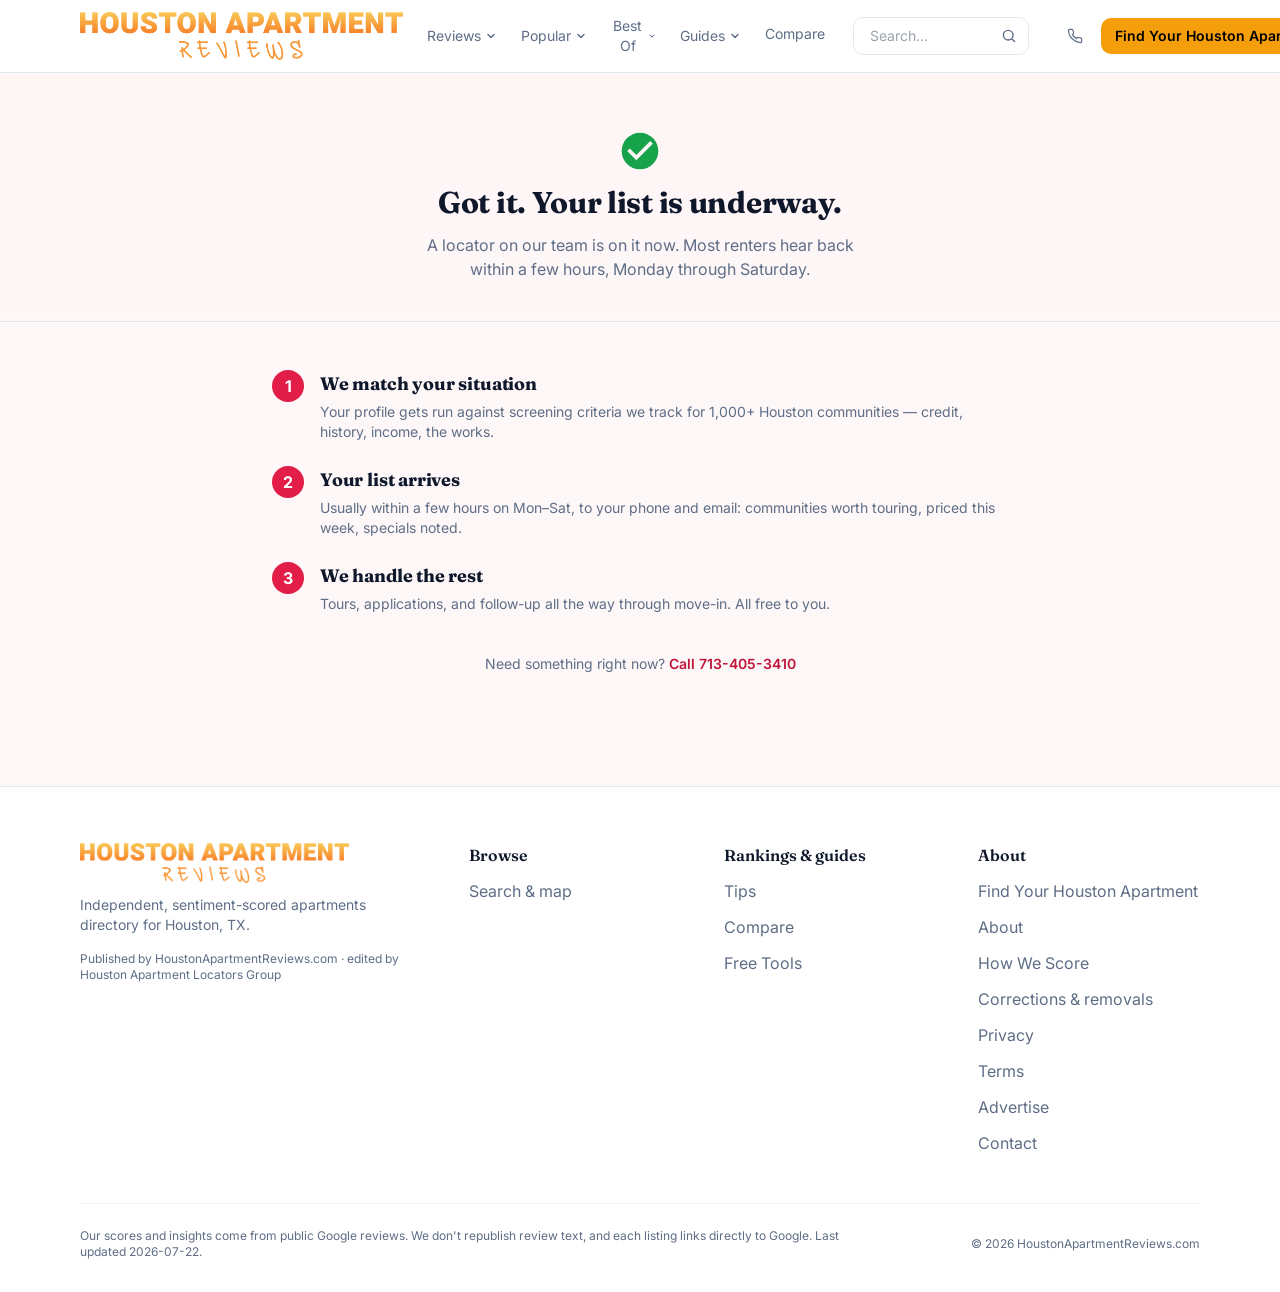
==== thank-you/index.html @ 30cb42de "Add apartment list landing page for help.houstonapartmentreviews.com One-page site matching houstona" ====
<!doctype html>
<html lang="en" data-preset="modern" data-base="light" data-hero="full-bleed" data-header="solid" data-cards="registry" style="--lp-primary-50:255 245 245;--lp-primary-100:255 232 232;--lp-primary-200:255 205 205;--lp-primary-300:252 168 170;--lp-primary-400:243 116 125;--lp-primary-500:225 29 72;--lp-primary-600:192 21 59;--lp-primary-700:149 9 43;--lp-primary-800:135 6 38;--lp-primary-900:110 1 28;--lp-secondary-50:250 243 244;--lp-secondary-100:243 227 229;--lp-secondary-200:229 195 199;--lp-secondary-300:208 152 159;--lp-secondary-400:177 96 110;--lp-secondary-500:136 19 55;--lp-secondary-600:119 18 48;--lp-secondary-700:96 16 39;--lp-secondary-800:89 16 36;--lp-secondary-900:76 14 30;--lp-neutral-50:248 247 247;--lp-neutral-100:238 237 236;--lp-neutral-200:218 216 215;--lp-neutral-300:192 189 186;--lp-neutral-400:159 153 150;--lp-neutral-500:120 113 108;--lp-neutral-600:102 96 91;--lp-neutral-700:78 73 70;--lp-neutral-800:70 66 63;--lp-neutral-900:56 53 50;--lp-accent-50:255 250 245;--lp-accent-100:255 244 232;--lp-accent-200:254 231 205;--lp-accent-300:253 213 168;--lp-accent-400:250 189 115;--lp-accent-500:245 158 11;--lp-accent-600:205 130 0;--lp-accent-700:153 94 0;--lp-accent-800:137 82 0;--lp-accent-900:107 61 0;--lp-surface:253 247 248;--lp-surface-alt:249 238 241;--lp-surface-container:255 255 255;--lp-surface-container-high:241 245 249;--lp-on-surface:15 23 42;--lp-on-surface-variant:95 110 134;--lp-outline:226 232 240;--lp-outline-variant:241 245 249;--lp-accent:245 158 11;--lp-on-accent:0 0 0;--lp-brand:#e11d48;--lp-accent:#f59e0b;--lp-font:'Inter', system-ui, -apple-system, Segoe UI, Roboto, sans-serif;--lp-font-heading:'Fraunces', Georgia, serif;--lp-heading-weight:700;--lp-heading-tracking:-0.01em;--lp-text-display-desktop:48px;--lp-text-display-mobile:34px;--lp-text-display-tracking:-0.01em;--lp-text-h1-desktop:40px;--lp-text-h1-mobile:30px;--lp-text-h1-tracking:-0.01em;--lp-text-h2-desktop:28px;--lp-text-h2-mobile:23px;--lp-text-h2-tracking:0em;--lp-text-h3-desktop:22px;--lp-text-h3-mobile:19px;--lp-text-h3-tracking:0em;--lp-radius-sm:0.375rem;--lp-radius-md:0.625rem;--lp-radius-lg:0.875rem;--lp-radius-xl:1.25rem;--lp-radius-card:14px;--lp-radius-btn:10px;--lp-radius-chip:0.5rem;--lp-shadow-card:0 1px 3px rgb(15 23 42 / 0.08), 0 1px 2px rgb(15 23 42 / 0.04);--lp-shadow-hover:0 10px 28px rgb(15 23 42 / 0.12);--lp-card-border:1px solid transparent;--lp-ghost-border:1px solid transparent;--lp-ghost-bg:rgb(var(--lp-surface-alt));--lp-ghost-bg-hover:rgb(var(--lp-surface-container-high));--lp-link-decoration:none;--lp-link-underline-color:transparent;--lp-signature:none;">
<head>
<meta charset="utf-8">
<meta name="viewport" content="width=device-width, initial-scale=1">
<title>Got It — Your List Is Underway | Houston Apartment Reviews</title>
<meta name="description" content="Your apartment search request has been received. Your Houston shortlist is being built now.">
<link rel="canonical" href="https://help.houstonapartmentreviews.com/thank-you/">
<link rel="icon" href="/images/favicon.png">
<link rel="preconnect" href="https://fonts.googleapis.com"><link rel="preconnect" href="https://fonts.gstatic.com" crossorigin><link href="https://fonts.googleapis.com/css2?family=Inter:wght@400;500;600;700&family=Fraunces:wght@400;500;600;700&display=swap" rel="stylesheet">
<link rel="stylesheet" href="/css/site.css">
<style>body{font-family:var(--lp-font)}</style>
<style>
/* form-card utilities the compiled site CSS does not include */
.bg-action-orange { background-color: #e11d48; }
.text-navy-deep { color: #111827; }
.bg-gray-50 { background-color: #f9fafb; }
.bg-gray-200 { background-color: #e5e7eb; }
.border-gray-100 { border-color: #f3f4f6; }
.border-gray-200 { border-color: #e5e7eb; }
.border-gray-300 { border-color: #d1d5db; }
.text-gray-300 { color: #d1d5db; }
.text-gray-400 { color: #9ca3af; }
.text-gray-500 { color: #6b7280; }
.text-gray-700 { color: #374151; }
.text-gray-900 { color: #111827; }
.h-3\.5 { height: .875rem; }
.w-3\.5 { width: .875rem; }
.h-px { height: 1px; }
.min-h-\[1\.25rem\] { min-height: 1.25rem; }
.text-\[10px\] { font-size: 10px; }
.text-\[11px\] { font-size: 11px; }
.shadow-md { box-shadow: 0 4px 6px -1px rgb(0 0 0 / .1), 0 2px 4px -2px rgb(0 0 0 / .1); }
.hover\:shadow-lg:hover { box-shadow: 0 10px 15px -3px rgb(0 0 0 / .1), 0 4px 6px -4px rgb(0 0 0 / .1); }
.transition-shadow { transition: box-shadow .15s; }
.outline-none { outline: none; }
.disabled\:opacity-40:disabled { opacity: .4; }
.disabled\:cursor-not-allowed:disabled { cursor: not-allowed; }
.focus\:border-action-orange:focus { border-color: #e11d48; }
.focus\:ring-1:focus { box-shadow: 0 0 0 3px rgb(225 29 72 / .18); }
.focus\:ring-action-orange:focus { outline: none; }
.hou-card input, .hou-card select { font-family: var(--lp-font); background: #fff; }
.hou-card input[type="checkbox"] { accent-color: #e11d48; }

/* page chrome */
.serif { font-family: var(--lp-font-heading); font-weight: var(--lp-heading-weight, 700);
  letter-spacing: -0.01em; }
.hero-rose { background: linear-gradient(180deg, rgb(var(--lp-primary-50)) 0%, rgb(var(--lp-surface)) 100%); }
.hou-card { background: #fff; border-radius: 1rem; border: 1px solid rgb(var(--lp-outline));
  box-shadow: 0 18px 50px rgb(140 30 60 / .12); overflow: hidden; }
.statband { display: flex; flex-wrap: wrap; justify-content: center; gap: 1.25rem 2.75rem; }
.statband .num { font-family: var(--lp-font-heading); font-size: 1.8rem; color: rgb(var(--lp-primary-600)); }
.statband .lbl { font-size: 12.5px; color: rgb(var(--lp-on-surface-variant)); margin-top: 1px; }
.ed-num { font-family: var(--lp-font-heading); font-size: 2.4rem; line-height: 1;
  color: rgb(var(--lp-primary-300)); flex-shrink: 0; width: 3.2rem; }
.rose-btn { display: inline-block; background: #e11d48; color: #fff; font-weight: 700;
  border-radius: var(--lp-radius-btn, 10px); text-decoration: none;
  box-shadow: 0 4px 14px rgb(225 29 72 / .3); }
.rose-btn:hover { background: #be123c; }
/* layout utilities missing from the compiled site CSS */
.pt-5 { padding-top: 1.25rem; }
.pb-5 { padding-bottom: 1.25rem; }
.pb-10 { padding-bottom: 2.5rem; }
.pb-12 { padding-bottom: 3rem; }
.py-3\.5 { padding-top: .875rem; padding-bottom: .875rem; }
.space-y-6 > * + * { margin-top: 1.5rem; }
.gap-x-3 { column-gap: .75rem; }
.gap-y-1 { row-gap: .25rem; }
.text-\[13px\] { font-size: 13px; }
.text-\[15px\] { font-size: 15px; }
.text-\[26px\] { font-size: 26px; }
.leading-\[1\.18\] { line-height: 1.18; }
.space-y-8 > * + * { margin-top: 2rem; }
.space-y-5 > * + * { margin-top: 1.25rem; }
@media (min-width: 640px) {
  .sm\:pt-9 { padding-top: 2.25rem; }
  .sm\:text-\[38px\] { font-size: 38px; }
  .sm\:text-base { font-size: 16px; line-height: 1.5rem; }
}
@media (min-width: 768px) {
  .md\:grid-cols-2 { grid-template-columns: repeat(2, minmax(0, 1fr)); }
}
</style>
<meta name="robots" content="noindex">
</head>
<body class="min-h-screen flex flex-col">
<header class="lp-site-header sticky top-0 z-50 border-b border-outline bg-surface-container/95 backdrop-blur transition-colors duration-300"> <div class="mx-auto flex max-w-6xl items-center justify-between gap-6 px-4 py-3"> <a href="https://houstonapartmentreviews.com/" class="flex shrink-0 items-center gap-2"> <img src="/images/logo.png" alt="Houston Apartment Reviews Directory" class="h-12 w-auto">  </a> <!-- Desktop nav. Kept intentionally lean (4-5 items): no Home (the logo covers it), tools fold
         into the guides dropdown, and About/Methodology live in the footer only. --> <nav class="hidden items-center gap-6 md:flex" aria-label="Primary"> <!-- Browse --> <div class="relative group"> <button type="button" class="inline-flex items-center gap-1 border-b-2 pb-0.5 text-sm transition-colors border-transparent text-on-surface-variant hover:text-primary-600" aria-haspopup="true">Reviews <svg class="h-3 w-3" viewBox="0 0 12 12" fill="none" aria-hidden="true"><path d="M3 4.5 6 7.5 9 4.5" stroke="currentColor" stroke-width="1.5" stroke-linecap="round" stroke-linejoin="round"/></svg></button> <div class="lp-menu invisible absolute left-0 top-full z-30 min-w-[16rem] p-2 opacity-0 transition-opacity duration-150 group-hover:visible group-hover:opacity-100 group-focus-within:visible group-focus-within:opacity-100"> <a href="https://houstonapartmentreviews.com/browse/" class="flex items-center justify-between rounded-btn px-3 py-2 text-sm font-semibold text-primary-600 hover:bg-primary-50">Search &amp; map <span aria-hidden="true">&rarr;</span></a> <div class="my-1 border-t border-outline-variant"></div>  <a href="https://houstonapartmentreviews.com/browse/?category=luxury-high-rise" class="block rounded-btn px-3 py-2 text-sm text-on-surface-variant hover:bg-surface-alt hover:text-primary-700">Luxury &amp; High-Rise Apartments</a><a href="https://houstonapartmentreviews.com/browse/?category=student-housing" class="block rounded-btn px-3 py-2 text-sm text-on-surface-variant hover:bg-surface-alt hover:text-primary-700">Student Apartments</a><a href="https://houstonapartmentreviews.com/browse/?category=senior-55plus" class="block rounded-btn px-3 py-2 text-sm text-on-surface-variant hover:bg-surface-alt hover:text-primary-700">Senior &amp; 55+ Apartments</a><a href="https://houstonapartmentreviews.com/browse/?category=affordable-housing" class="block rounded-btn px-3 py-2 text-sm text-on-surface-variant hover:bg-surface-alt hover:text-primary-700">Affordable &amp; Income-Based Apartments</a><a href="https://houstonapartmentreviews.com/browse/?category=furnished-corporate" class="block rounded-btn px-3 py-2 text-sm text-on-surface-variant hover:bg-surface-alt hover:text-primary-700">Furnished &amp; Corporate Apartments</a><a href="https://houstonapartmentreviews.com/browse/?category=pet-friendly" class="block rounded-btn px-3 py-2 text-sm text-on-surface-variant hover:bg-surface-alt hover:text-primary-700">Pet-Friendly Apartments</a><a href="https://houstonapartmentreviews.com/browse/?category=townhome-style" class="block rounded-btn px-3 py-2 text-sm text-on-surface-variant hover:bg-surface-alt hover:text-primary-700">Townhome &amp; Garden-Style Apartments</a> </div> </div> <!-- Cities (real city hubs; shown alongside Areas in the mixed case) --> <div class="relative group"> <button type="button" class="inline-flex items-center gap-1 border-b-2 pb-0.5 text-sm transition-colors border-transparent text-on-surface-variant hover:text-primary-600" aria-haspopup="true">Popular <svg class="h-3 w-3" viewBox="0 0 12 12" fill="none" aria-hidden="true"><path d="M3 4.5 6 7.5 9 4.5" stroke="currentColor" stroke-width="1.5" stroke-linecap="round" stroke-linejoin="round"/></svg></button> <div class="lp-menu invisible absolute left-0 top-full z-30 min-w-[16rem] p-2 opacity-0 transition-opacity duration-150 group-hover:visible group-hover:opacity-100 group-focus-within:visible group-focus-within:opacity-100"> <a href="https://houstonapartmentreviews.com/houston-tx/" class="block rounded-btn px-3 py-2 text-sm text-on-surface-variant hover:bg-surface-alt hover:text-primary-700">Houston, TX</a><a href="https://houstonapartmentreviews.com/katy/" class="block rounded-btn px-3 py-2 text-sm text-on-surface-variant hover:bg-surface-alt hover:text-primary-700">Katy</a><a href="https://houstonapartmentreviews.com/the-woodlands/" class="block rounded-btn px-3 py-2 text-sm text-on-surface-variant hover:bg-surface-alt hover:text-primary-700">The Woodlands</a><a href="https://houstonapartmentreviews.com/sugar-land/" class="block rounded-btn px-3 py-2 text-sm text-on-surface-variant hover:bg-surface-alt hover:text-primary-700">Sugar Land</a> </div> </div> <!-- Areas (region's own neighborhoods) -->  <!-- Best --> <div class="relative group"> <button type="button" class="inline-flex items-center gap-1 border-b-2 pb-0.5 text-sm transition-colors border-transparent text-on-surface-variant hover:text-primary-600" aria-haspopup="true">Best Of <svg class="h-3 w-3" viewBox="0 0 12 12" fill="none" aria-hidden="true"><path d="M3 4.5 6 7.5 9 4.5" stroke="currentColor" stroke-width="1.5" stroke-linecap="round" stroke-linejoin="round"/></svg></button> <div class="lp-menu invisible absolute left-0 top-full z-30 min-w-[16rem] p-2 opacity-0 transition-opacity duration-150 group-hover:visible group-hover:opacity-100 group-focus-within:visible group-focus-within:opacity-100"> <a href="https://houstonapartmentreviews.com/houston-tx/best/apartments/" class="block rounded-btn px-3 py-2 text-sm text-on-surface-variant hover:bg-surface-alt hover:text-primary-700">Best Apartments in Houston</a><a href="https://houstonapartmentreviews.com/katy/best/apartments/" class="block rounded-btn px-3 py-2 text-sm text-on-surface-variant hover:bg-surface-alt hover:text-primary-700">Best Apartments in Katy</a><a href="https://houstonapartmentreviews.com/sugar-land/best/apartments/" class="block rounded-btn px-3 py-2 text-sm text-on-surface-variant hover:bg-surface-alt hover:text-primary-700">Best Apartments in Sugar Land</a><a href="https://houstonapartmentreviews.com/the-woodlands/best/apartments/" class="block rounded-btn px-3 py-2 text-sm text-on-surface-variant hover:bg-surface-alt hover:text-primary-700">Best Apartments in The Woodlands</a>  </div> </div> <!-- Content sections: ONE dropdown of section INDEX links (Guides / Tools / Resources / Glossary),
           never the individual guide/tool titles. Parent label varied per site (navLabel('sections')). --> <div class="relative group"> <button type="button" class="inline-flex items-center gap-1 border-b-2 pb-0.5 text-sm transition-colors border-transparent text-on-surface-variant hover:text-primary-600" aria-haspopup="true">Guides <svg class="h-3 w-3" viewBox="0 0 12 12" fill="none" aria-hidden="true"><path d="M3 4.5 6 7.5 9 4.5" stroke="currentColor" stroke-width="1.5" stroke-linecap="round" stroke-linejoin="round"/></svg></button> <div class="lp-menu invisible absolute left-0 top-full z-30 min-w-[16rem] p-2 opacity-0 transition-opacity duration-150 group-hover:visible group-hover:opacity-100 group-focus-within:visible group-focus-within:opacity-100"> <a href="https://houstonapartmentreviews.com/guide/" class="block rounded-btn px-3 py-2 text-sm text-on-surface-variant hover:bg-surface-alt hover:text-primary-700">Tips</a><a href="https://houstonapartmentreviews.com/tools/" class="block rounded-btn px-3 py-2 text-sm text-on-surface-variant hover:bg-surface-alt hover:text-primary-700">Free Tools</a><a href="https://houstonapartmentreviews.com/resources/" class="block rounded-btn px-3 py-2 text-sm text-on-surface-variant hover:bg-surface-alt hover:text-primary-700">Resources</a><a href="https://houstonapartmentreviews.com/glossary/" class="block rounded-btn px-3 py-2 text-sm text-on-surface-variant hover:bg-surface-alt hover:text-primary-700">Dictionary</a> </div> </div> <a href="https://houstonapartmentreviews.com/compare/" class="inline-flex items-center gap-1 border-b-2 pb-0.5 text-sm transition-colors border-transparent text-on-surface-variant hover:text-primary-600">Compare</a> <form action="https://houstonapartmentreviews.com/browse/" method="get" role="search" class="relative ml-1"> <label class="sr-only" for="lp-nav-search">Search businesses</label> <input id="lp-nav-search" type="search" name="q" placeholder="Search…" class="lp-input w-44 py-2 pl-4 pr-9 text-sm"> <svg class="pointer-events-none absolute right-3 top-1/2 h-4 w-4 -translate-y-1/2 text-on-surface-variant" viewBox="0 0 20 20" fill="none" aria-hidden="true"><circle cx="9" cy="9" r="6" stroke="currentColor" stroke-width="1.8"></circle><path d="m14 14 3 3" stroke="currentColor" stroke-width="1.8" stroke-linecap="round"></path></svg> </form> <div class="ml-1 flex items-center gap-2"> <a href="tel:713-405-3410" aria-label="Call" class="flex h-9 w-9 items-center justify-center rounded-full text-on-surface-variant transition-colors hover:bg-surface-alt hover:text-primary-600"> <svg class="h-4 w-4" viewBox="0 0 24 24" fill="none" stroke="currentColor" stroke-width="1.8" stroke-linecap="round" stroke-linejoin="round" aria-hidden="true"><path d="M22 16.92v3a2 2 0 0 1-2.18 2 19.79 19.79 0 0 1-8.63-3.07 19.5 19.5 0 0 1-6-6 19.79 19.79 0 0 1-3.07-8.67A2 2 0 0 1 4.11 2h3a2 2 0 0 1 2 1.72c.13.96.36 1.9.7 2.81a2 2 0 0 1-.45 2.11L8.09 9.91a16 16 0 0 0 6 6l1.27-1.27a2 2 0 0 1 2.11-.45c.9.34 1.85.57 2.81.7A2 2 0 0 1 22 16.92Z"></path></svg> </a>  <a href="#get-list" class="lp-accent-bg text-on-accent whitespace-nowrap rounded-btn px-3.5 py-2 text-sm font-semibold">Find Your Houston Apartment</a> </div> </nav> <!-- Mobile menu: full-screen sheet. <details> keeps it working with no JS; the burger swaps to
         an X via CSS on [open]. The panel is ABSOLUTE (top-full), not fixed: the header's
         backdrop-blur creates a containing block for fixed descendants, so position:fixed would
         resolve against the header box, not the viewport. Anchoring to the header (itself
         fixed/sticky at top-0) gives the same full-screen result reliably. --> <details class="lp-mnav md:hidden"> <summary class="lp-btn-ghost flex cursor-pointer list-none p-2 text-on-surface-variant" aria-label="Menu"> <svg class="lp-mnav-burger h-5 w-5" viewBox="0 0 24 24" fill="none" aria-hidden="true"><path d="M4 7h16M4 12h16M4 17h16" stroke="currentColor" stroke-width="1.8" stroke-linecap="round"></path></svg> <svg class="lp-mnav-close hidden h-5 w-5" viewBox="0 0 24 24" fill="none" aria-hidden="true"><path d="m6 6 12 12M18 6 6 18" stroke="currentColor" stroke-width="1.8" stroke-linecap="round"></path></svg> <span class="sr-only">Menu</span> </summary> <div class="lp-mnav-panel absolute inset-x-0 top-full z-40 overflow-y-auto overscroll-contain border-t border-outline bg-surface-container"> <div class="mx-auto max-w-6xl px-4 pb-8 pt-4"> <form action="https://houstonapartmentreviews.com/browse/" method="get" role="search" class="relative mb-2"> <label class="sr-only" for="lp-mnav-search">Search businesses</label> <input id="lp-mnav-search" type="search" name="q" placeholder="Search businesses…" class="lp-input w-full py-3 pl-4 pr-11 text-base"> <svg class="pointer-events-none absolute right-4 top-1/2 h-5 w-5 -translate-y-1/2 text-on-surface-variant" viewBox="0 0 20 20" fill="none" aria-hidden="true"><circle cx="9" cy="9" r="6" stroke="currentColor" stroke-width="1.8"></circle><path d="m14 14 3 3" stroke="currentColor" stroke-width="1.8" stroke-linecap="round"></path></svg> </form> <div class="mb-3 flex gap-2"> <a href="#get-list" class="lp-accent-bg text-on-accent flex-1 rounded-btn px-4 py-3 text-center text-base font-semibold">Find Your Houston Apartment</a> <a href="tel:713-405-3410" class="flex items-center justify-center rounded-btn border border-outline px-4 py-3 text-base font-medium text-on-surface">Call</a> </div> <nav class="divide-y divide-outline-variant" aria-label="Mobile"> <a href="https://houstonapartmentreviews.com/" class="flex items-center px-1 py-3 text-base font-medium text-on-surface">Home</a> <a href="https://houstonapartmentreviews.com/browse/" class="flex items-center px-1 py-3 text-base font-medium text-on-surface">Browse &amp; map</a> <details class="lp-mnav-group"> <summary class="flex cursor-pointer list-none items-center justify-between px-1 py-3 text-base font-medium text-on-surface">Reviews <svg class="lp-mnav-chev h-4 w-4 shrink-0 text-on-surface-variant transition-transform duration-150" viewBox="0 0 12 12" fill="none" aria-hidden="true"><path d="M3 4.5 6 7.5 9 4.5" stroke="currentColor" stroke-width="1.5" stroke-linecap="round" stroke-linejoin="round"/></svg></summary> <div class="pb-3">  <a href="https://houstonapartmentreviews.com/browse/?category=luxury-high-rise" class="block rounded-btn px-3 py-2.5 text-[15px] text-on-surface-variant hover:bg-surface-alt hover:text-primary-700">Luxury &amp; High-Rise Apartments</a><a href="https://houstonapartmentreviews.com/browse/?category=student-housing" class="block rounded-btn px-3 py-2.5 text-[15px] text-on-surface-variant hover:bg-surface-alt hover:text-primary-700">Student Apartments</a><a href="https://houstonapartmentreviews.com/browse/?category=senior-55plus" class="block rounded-btn px-3 py-2.5 text-[15px] text-on-surface-variant hover:bg-surface-alt hover:text-primary-700">Senior &amp; 55+ Apartments</a><a href="https://houstonapartmentreviews.com/browse/?category=affordable-housing" class="block rounded-btn px-3 py-2.5 text-[15px] text-on-surface-variant hover:bg-surface-alt hover:text-primary-700">Affordable &amp; Income-Based Apartments</a><a href="https://houstonapartmentreviews.com/browse/?category=furnished-corporate" class="block rounded-btn px-3 py-2.5 text-[15px] text-on-surface-variant hover:bg-surface-alt hover:text-primary-700">Furnished &amp; Corporate Apartments</a><a href="https://houstonapartmentreviews.com/browse/?category=pet-friendly" class="block rounded-btn px-3 py-2.5 text-[15px] text-on-surface-variant hover:bg-surface-alt hover:text-primary-700">Pet-Friendly Apartments</a><a href="https://houstonapartmentreviews.com/browse/?category=townhome-style" class="block rounded-btn px-3 py-2.5 text-[15px] text-on-surface-variant hover:bg-surface-alt hover:text-primary-700">Townhome &amp; Garden-Style Apartments</a> </div> </details> <details class="lp-mnav-group"> <summary class="flex cursor-pointer list-none items-center justify-between px-1 py-3 text-base font-medium text-on-surface">Popular <svg class="lp-mnav-chev h-4 w-4 shrink-0 text-on-surface-variant transition-transform duration-150" viewBox="0 0 12 12" fill="none" aria-hidden="true"><path d="M3 4.5 6 7.5 9 4.5" stroke="currentColor" stroke-width="1.5" stroke-linecap="round" stroke-linejoin="round"/></svg></summary> <div class="pb-3"> <a href="https://houstonapartmentreviews.com/houston-tx/" class="block rounded-btn px-3 py-2.5 text-[15px] text-on-surface-variant hover:bg-surface-alt hover:text-primary-700">Houston, TX</a><a href="https://houstonapartmentreviews.com/katy/" class="block rounded-btn px-3 py-2.5 text-[15px] text-on-surface-variant hover:bg-surface-alt hover:text-primary-700">Katy</a><a href="https://houstonapartmentreviews.com/the-woodlands/" class="block rounded-btn px-3 py-2.5 text-[15px] text-on-surface-variant hover:bg-surface-alt hover:text-primary-700">The Woodlands</a><a href="https://houstonapartmentreviews.com/sugar-land/" class="block rounded-btn px-3 py-2.5 text-[15px] text-on-surface-variant hover:bg-surface-alt hover:text-primary-700">Sugar Land</a> </div> </details>   <details class="lp-mnav-group"> <summary class="flex cursor-pointer list-none items-center justify-between px-1 py-3 text-base font-medium text-on-surface">Guides <svg class="lp-mnav-chev h-4 w-4 shrink-0 text-on-surface-variant transition-transform duration-150" viewBox="0 0 12 12" fill="none" aria-hidden="true"><path d="M3 4.5 6 7.5 9 4.5" stroke="currentColor" stroke-width="1.5" stroke-linecap="round" stroke-linejoin="round"/></svg></summary> <div class="pb-3"> <a href="https://houstonapartmentreviews.com/guide/" class="block rounded-btn px-3 py-2.5 text-[15px] text-on-surface-variant hover:bg-surface-alt hover:text-primary-700">Tips</a><a href="https://houstonapartmentreviews.com/tools/" class="block rounded-btn px-3 py-2.5 text-[15px] text-on-surface-variant hover:bg-surface-alt hover:text-primary-700">Free Tools</a><a href="https://houstonapartmentreviews.com/resources/" class="block rounded-btn px-3 py-2.5 text-[15px] text-on-surface-variant hover:bg-surface-alt hover:text-primary-700">Resources</a><a href="https://houstonapartmentreviews.com/glossary/" class="block rounded-btn px-3 py-2.5 text-[15px] text-on-surface-variant hover:bg-surface-alt hover:text-primary-700">Dictionary</a> </div> </details> <a href="https://houstonapartmentreviews.com/compare/" class="flex items-center px-1 py-3 text-base font-medium text-on-surface">Compare</a> </nav> </div> </div> </details> </div> </header>
<script>
  (function () {
    var h = document.querySelector('header.lp-site-header');
    if (!h) return;
    var setH = function () { document.documentElement.style.setProperty('--lp-header-h', h.offsetHeight + 'px'); };
    setH();
    window.addEventListener('resize', setH, { passive: true });
    var overlay = h.classList.contains('lp-header-overlay');
    var atTop = function () { h.classList.toggle('lp-at-top', window.scrollY < 60); };
    var m = h.querySelector('.lp-mnav');
    if (m) {
      m.addEventListener('toggle', function () {
        // Lock page scroll behind the sheet; over a photo hero, solidify the transparent header so
        // the nav row reads against the sheet, not the hero. atTop() restores it on close.
        document.documentElement.classList.toggle('lp-mnav-open', m.open);
        if (!overlay) return;
        if (m.open) h.classList.remove('lp-at-top'); else atTop();
      });
    }
    if (!overlay) return;
    atTop();
    window.addEventListener('scroll', atTop, { passive: true });
  })();
</script>
<main class="flex-1">
  <section class="hero-rose border-b border-outline">
    <div class="mx-auto max-w-2xl px-4 pt-14 pb-10 text-center">
      <svg xmlns="http://www.w3.org/2000/svg" width="44" height="44" viewBox="0 0 24 24" fill="#16a34a" style="margin:0 auto 12px;display:block;"><path d="M12 2C6.48 2 2 6.48 2 12s4.48 10 10 10 10-4.48 10-10S17.52 2 12 2zm-2 15-5-5 1.41-1.41L10 14.17l7.59-7.59L19 8l-9 9z"/></svg>
      <h1 class="serif text-3xl text-on-surface">Got it. Your list is underway.</h1>
      <p class="mx-auto mt-3 max-w-md text-on-surface-variant">A locator on our team is on it now.
        Most renters hear back within a few hours, Monday through Saturday.</p>
    </div>
  </section>
  <section class="mx-auto max-w-3xl px-4 py-12">
    <ol class="space-y-6"><li class="flex gap-4"><span class="flex h-8 w-8 flex-shrink-0 items-center justify-center rounded-full font-bold text-white" style="background:#e11d48">1</span><div><h3 class="serif text-lg text-on-surface">We match your situation</h3><p class="mt-1 text-sm text-on-surface-variant">Your profile gets run against screening criteria we track for 1,000+ Houston communities — credit, history, income, the works.</p></div></li><li class="flex gap-4"><span class="flex h-8 w-8 flex-shrink-0 items-center justify-center rounded-full font-bold text-white" style="background:#e11d48">2</span><div><h3 class="serif text-lg text-on-surface">Your list arrives</h3><p class="mt-1 text-sm text-on-surface-variant">Usually within a few hours on Mon–Sat, to your phone and email: communities worth touring, priced this week, specials noted.</p></div></li><li class="flex gap-4"><span class="flex h-8 w-8 flex-shrink-0 items-center justify-center rounded-full font-bold text-white" style="background:#e11d48">3</span><div><h3 class="serif text-lg text-on-surface">We handle the rest</h3><p class="mt-1 text-sm text-on-surface-variant">Tours, applications, and follow-up all the way through move-in. All free to you.</p></div></li></ol>
    <p class="mt-10 text-center text-sm text-on-surface-variant">Need something right now?
      <a class="font-semibold text-primary-600 hover:underline" href="tel:713-405-3410">Call 713-405-3410</a></p>
  </section>
</main>
<footer class="mt-16 border-t border-outline bg-surface-container"> <div class="mx-auto max-w-6xl px-4 pt-14 pb-8"> <div class="grid gap-12 md:grid-cols-12"> <!-- Brand --> <div class="md:col-span-4"> <img src="/images/logo.png" alt="Houston Apartment Reviews Directory" class="mb-3 h-10 w-auto" loading="lazy"> <p class="max-w-sm text-sm text-on-surface-variant">Independent, sentiment-scored apartments directory for Houston, TX.</p> <p class="mt-4 text-xs text-on-surface-variant">
Published by <a class="hover:text-primary-600" href="https://houstonapartmentreviews.com" rel="publisher">HoustonApartmentReviews.com</a>  &middot; edited by Houston Apartment Locators Group </p>  </div> <!-- Link columns --> <div class="grid grid-cols-2 gap-8 sm:grid-cols-3 md:col-span-8"> <div class="flex flex-col gap-3"> <span class="font-heading font-semibold text-on-surface">Browse</span> <a class="text-on-surface-variant hover:text-primary-600 transition-colors" href="https://houstonapartmentreviews.com/browse/">Search &amp; map</a>  </div> <div class="flex flex-col gap-3"> <span class="font-heading font-semibold text-on-surface">Rankings &amp; guides</span>  <a class="text-on-surface-variant hover:text-primary-600 transition-colors" href="https://houstonapartmentreviews.com/guide/">Tips</a> <a class="text-on-surface-variant hover:text-primary-600 transition-colors" href="https://houstonapartmentreviews.com/compare/">Compare</a> <a class="text-on-surface-variant hover:text-primary-600 transition-colors" href="https://houstonapartmentreviews.com/tools/">Free Tools</a> </div> <div class="flex flex-col gap-3"> <span class="font-heading font-semibold text-on-surface">About</span> <a class="text-on-surface-variant hover:text-primary-600 transition-colors" href="#get-list">Find Your Houston Apartment</a> <a class="text-on-surface-variant hover:text-primary-600 transition-colors" href="https://houstonapartmentreviews.com/about/">About</a> <a class="text-on-surface-variant hover:text-primary-600 transition-colors" href="https://houstonapartmentreviews.com/how-we-score/">How We Score</a> <a class="text-on-surface-variant hover:text-primary-600 transition-colors" href="https://houstonapartmentreviews.com/listing-policy/">Corrections &amp; removals</a> <a class="text-on-surface-variant hover:text-primary-600 transition-colors" href="https://houstonapartmentreviews.com/privacy/">Privacy</a> <a class="text-on-surface-variant hover:text-primary-600 transition-colors" href="https://houstonapartmentreviews.com/terms/">Terms</a> <a class="text-on-surface-variant hover:text-primary-600 transition-colors" href="https://houstonapartmentreviews.com/advertise/">Advertise</a> <a class="text-on-surface-variant hover:text-primary-600 transition-colors" href="https://houstonapartmentreviews.com/contact/">Contact</a> </div> </div> </div> <!-- Bottom bar: data disclosure (E1) + copyright --> <div class="mt-12 flex flex-col gap-3 border-t border-outline-variant pt-6 text-xs text-on-surface-variant sm:flex-row sm:items-center sm:justify-between"> <p class="max-w-3xl"> Our scores and insights come from public Google reviews. We don&#39;t republish review text, and each listing links directly to Google. Last updated 2026-07-22.
</p> <p class="shrink-0">&copy; 2026 HoustonApartmentReviews.com</p> </div> </div> </footer>
</body>
</html>
---- css/site.css ----
*,:before,:after{--tw-border-spacing-x: 0;--tw-border-spacing-y: 0;--tw-translate-x: 0;--tw-translate-y: 0;--tw-rotate: 0;--tw-skew-x: 0;--tw-skew-y: 0;--tw-scale-x: 1;--tw-scale-y: 1;--tw-pan-x: ;--tw-pan-y: ;--tw-pinch-zoom: ;--tw-scroll-snap-strictness: proximity;--tw-gradient-from-position: ;--tw-gradient-via-position: ;--tw-gradient-to-position: ;--tw-ordinal: ;--tw-slashed-zero: ;--tw-numeric-figure: ;--tw-numeric-spacing: ;--tw-numeric-fraction: ;--tw-ring-inset: ;--tw-ring-offset-width: 0px;--tw-ring-offset-color: #fff;--tw-ring-color: rgb(59 130 246 / .5);--tw-ring-offset-shadow: 0 0 #0000;--tw-ring-shadow: 0 0 #0000;--tw-shadow: 0 0 #0000;--tw-shadow-colored: 0 0 #0000;--tw-blur: ;--tw-brightness: ;--tw-contrast: ;--tw-grayscale: ;--tw-hue-rotate: ;--tw-invert: ;--tw-saturate: ;--tw-sepia: ;--tw-drop-shadow: ;--tw-backdrop-blur: ;--tw-backdrop-brightness: ;--tw-backdrop-contrast: ;--tw-backdrop-grayscale: ;--tw-backdrop-hue-rotate: ;--tw-backdrop-invert: ;--tw-backdrop-opacity: ;--tw-backdrop-saturate: ;--tw-backdrop-sepia: ;--tw-contain-size: ;--tw-contain-layout: ;--tw-contain-paint: ;--tw-contain-style: }::backdrop{--tw-border-spacing-x: 0;--tw-border-spacing-y: 0;--tw-translate-x: 0;--tw-translate-y: 0;--tw-rotate: 0;--tw-skew-x: 0;--tw-skew-y: 0;--tw-scale-x: 1;--tw-scale-y: 1;--tw-pan-x: ;--tw-pan-y: ;--tw-pinch-zoom: ;--tw-scroll-snap-strictness: proximity;--tw-gradient-from-position: ;--tw-gradient-via-position: ;--tw-gradient-to-position: ;--tw-ordinal: ;--tw-slashed-zero: ;--tw-numeric-figure: ;--tw-numeric-spacing: ;--tw-numeric-fraction: ;--tw-ring-inset: ;--tw-ring-offset-width: 0px;--tw-ring-offset-color: #fff;--tw-ring-color: rgb(59 130 246 / .5);--tw-ring-offset-shadow: 0 0 #0000;--tw-ring-shadow: 0 0 #0000;--tw-shadow: 0 0 #0000;--tw-shadow-colored: 0 0 #0000;--tw-blur: ;--tw-brightness: ;--tw-contrast: ;--tw-grayscale: ;--tw-hue-rotate: ;--tw-invert: ;--tw-saturate: ;--tw-sepia: ;--tw-drop-shadow: ;--tw-backdrop-blur: ;--tw-backdrop-brightness: ;--tw-backdrop-contrast: ;--tw-backdrop-grayscale: ;--tw-backdrop-hue-rotate: ;--tw-backdrop-invert: ;--tw-backdrop-opacity: ;--tw-backdrop-saturate: ;--tw-backdrop-sepia: ;--tw-contain-size: ;--tw-contain-layout: ;--tw-contain-paint: ;--tw-contain-style: }*,:before,:after{box-sizing:border-box;border-width:0;border-style:solid;border-color:#e5e7eb}:before,:after{--tw-content: ""}html,:host{line-height:1.5;-webkit-text-size-adjust:100%;-moz-tab-size:4;-o-tab-size:4;tab-size:4;font-family:ui-sans-serif,system-ui,sans-serif,"Apple Color Emoji","Segoe UI Emoji",Segoe UI Symbol,"Noto Color Emoji";font-feature-settings:normal;font-variation-settings:normal;-webkit-tap-highlight-color:transparent}body{margin:0;line-height:inherit}hr{height:0;color:inherit;border-top-width:1px}abbr:where([title]){-webkit-text-decoration:underline dotted;text-decoration:underline dotted}h1,h2,h3,h4,h5,h6{font-size:inherit;font-weight:inherit}a{color:inherit;text-decoration:inherit}b,strong{font-weight:bolder}code,kbd,samp,pre{font-family:ui-monospace,SFMono-Regular,Menlo,Monaco,Consolas,Liberation Mono,Courier New,monospace;font-feature-settings:normal;font-variation-settings:normal;font-size:1em}small{font-size:80%}sub,sup{font-size:75%;line-height:0;position:relative;vertical-align:baseline}sub{bottom:-.25em}sup{top:-.5em}table{text-indent:0;border-color:inherit;border-collapse:collapse}button,input,optgroup,select,textarea{font-family:inherit;font-feature-settings:inherit;font-variation-settings:inherit;font-size:100%;font-weight:inherit;line-height:inherit;letter-spacing:inherit;color:inherit;margin:0;padding:0}button,select{text-transform:none}button,input:where([type=button]),input:where([type=reset]),input:where([type=submit]){-webkit-appearance:button;background-color:transparent;background-image:none}:-moz-focusring{outline:auto}:-moz-ui-invalid{box-shadow:none}progress{vertical-align:baseline}::-webkit-inner-spin-button,::-webkit-outer-spin-button{height:auto}[type=search]{-webkit-appearance:textfield;outline-offset:-2px}::-webkit-search-decoration{-webkit-appearance:none}::-webkit-file-upload-button{-webkit-appearance:button;font:inherit}summary{display:list-item}blockquote,dl,dd,h1,h2,h3,h4,h5,h6,hr,figure,p,pre{margin:0}fieldset{margin:0;padding:0}legend{padding:0}ol,ul,menu{list-style:none;margin:0;padding:0}dialog{padding:0}textarea{resize:vertical}input::-moz-placeholder,textarea::-moz-placeholder{opacity:1;color:#9ca3af}input::placeholder,textarea::placeholder{opacity:1;color:#9ca3af}button,[role=button]{cursor:pointer}:disabled{cursor:default}img,svg,video,canvas,audio,iframe,embed,object{display:block;vertical-align:middle}img,video{max-width:100%;height:auto}[hidden]:where(:not([hidden=until-found])){display:none}.container{width:100%}@media (min-width: 640px){.container{max-width:640px}}@media (min-width: 768px){.container{max-width:768px}}@media (min-width: 1024px){.container{max-width:1024px}}@media (min-width: 1280px){.container{max-width:1280px}}@media (min-width: 1536px){.container{max-width:1536px}}.prose{color:var(--tw-prose-body);max-width:65ch}.prose :where(p):not(:where([class~=not-prose],[class~=not-prose] *)){margin-top:1.25em;margin-bottom:1.25em}.prose :where([class~=lead]):not(:where([class~=not-prose],[class~=not-prose] *)){color:var(--tw-prose-lead);font-size:1.25em;line-height:1.6;margin-top:1.2em;margin-bottom:1.2em}.prose :where(a):not(:where([class~=not-prose],[class~=not-prose] *)){color:var(--tw-prose-links);text-decoration:underline;font-weight:500}.prose :where(strong):not(:where([class~=not-prose],[class~=not-prose] *)){color:var(--tw-prose-bold);font-weight:600}.prose :where(a strong):not(:where([class~=not-prose],[class~=not-prose] *)){color:inherit}.prose :where(blockquote strong):not(:where([class~=not-prose],[class~=not-prose] *)){color:inherit}.prose :where(thead th strong):not(:where([class~=not-prose],[class~=not-prose] *)){color:inherit}.prose :where(ol):not(:where([class~=not-prose],[class~=not-prose] *)){list-style-type:decimal;margin-top:1.25em;margin-bottom:1.25em;padding-inline-start:1.625em}.prose :where(ol[type=A]):not(:where([class~=not-prose],[class~=not-prose] *)){list-style-type:upper-alpha}.prose :where(ol[type=a]):not(:where([class~=not-prose],[class~=not-prose] *)){list-style-type:lower-alpha}.prose :where(ol[type=A s]):not(:where([class~=not-prose],[class~=not-prose] *)){list-style-type:upper-alpha}.prose :where(ol[type=a s]):not(:where([class~=not-prose],[class~=not-prose] *)){list-style-type:lower-alpha}.prose :where(ol[type=I]):not(:where([class~=not-prose],[class~=not-prose] *)){list-style-type:upper-roman}.prose :where(ol[type=i]):not(:where([class~=not-prose],[class~=not-prose] *)){list-style-type:lower-roman}.prose :where(ol[type=I s]):not(:where([class~=not-prose],[class~=not-prose] *)){list-style-type:upper-roman}.prose :where(ol[type=i s]):not(:where([class~=not-prose],[class~=not-prose] *)){list-style-type:lower-roman}.prose :where(ol[type="1"]):not(:where([class~=not-prose],[class~=not-prose] *)){list-style-type:decimal}.prose :where(ul):not(:where([class~=not-prose],[class~=not-prose] *)){list-style-type:disc;margin-top:1.25em;margin-bottom:1.25em;padding-inline-start:1.625em}.prose :where(ol>li):not(:where([class~=not-prose],[class~=not-prose] *))::marker{font-weight:400;color:var(--tw-prose-counters)}.prose :where(ul>li):not(:where([class~=not-prose],[class~=not-prose] *))::marker{color:var(--tw-prose-bullets)}.prose :where(dt):not(:where([class~=not-prose],[class~=not-prose] *)){color:var(--tw-prose-headings);font-weight:600;margin-top:1.25em}.prose :where(hr):not(:where([class~=not-prose],[class~=not-prose] *)){border-color:var(--tw-prose-hr);border-top-width:1px;margin-top:3em;margin-bottom:3em}.prose :where(blockquote):not(:where([class~=not-prose],[class~=not-prose] *)){font-weight:500;font-style:italic;color:var(--tw-prose-quotes);border-inline-start-width:.25rem;border-inline-start-color:var(--tw-prose-quote-borders);quotes:"“""”""‘""’";margin-top:1.6em;margin-bottom:1.6em;padding-inline-start:1em}.prose :where(blockquote p:first-of-type):not(:where([class~=not-prose],[class~=not-prose] *)):before{content:open-quote}.prose :where(blockquote p:last-of-type):not(:where([class~=not-prose],[class~=not-prose] *)):after{content:close-quote}.prose :where(h1):not(:where([class~=not-prose],[class~=not-prose] *)){color:var(--tw-prose-headings);font-weight:800;font-size:2.25em;margin-top:0;margin-bottom:.8888889em;line-height:1.1111111}.prose :where(h1 strong):not(:where([class~=not-prose],[class~=not-prose] *)){font-weight:900;color:inherit}.prose :where(h2):not(:where([class~=not-prose],[class~=not-prose] *)){color:var(--tw-prose-headings);font-weight:700;font-size:1.5em;margin-top:2em;margin-bottom:1em;line-height:1.3333333}.prose :where(h2 strong):not(:where([class~=not-prose],[class~=not-prose] *)){font-weight:800;color:inherit}.prose :where(h3):not(:where([class~=not-prose],[class~=not-prose] *)){color:var(--tw-prose-headings);font-weight:600;font-size:1.25em;margin-top:1.6em;margin-bottom:.6em;line-height:1.6}.prose :where(h3 strong):not(:where([class~=not-prose],[class~=not-prose] *)){font-weight:700;color:inherit}.prose :where(h4):not(:where([class~=not-prose],[class~=not-prose] *)){color:var(--tw-prose-headings);font-weight:600;margin-top:1.5em;margin-bottom:.5em;line-height:1.5}.prose :where(h4 strong):not(:where([class~=not-prose],[class~=not-prose] *)){font-weight:700;color:inherit}.prose :where(img):not(:where([class~=not-prose],[class~=not-prose] *)){margin-top:2em;margin-bottom:2em}.prose :where(picture):not(:where([class~=not-prose],[class~=not-prose] *)){display:block;margin-top:2em;margin-bottom:2em}.prose :where(video):not(:where([class~=not-prose],[class~=not-prose] *)){margin-top:2em;margin-bottom:2em}.prose :where(kbd):not(:where([class~=not-prose],[class~=not-prose] *)){font-weight:500;font-family:inherit;color:var(--tw-prose-kbd);box-shadow:0 0 0 1px var(--tw-prose-kbd-shadows),0 3px 0 var(--tw-prose-kbd-shadows);font-size:.875em;border-radius:.3125rem;padding-top:.1875em;padding-inline-end:.375em;padding-bottom:.1875em;padding-inline-start:.375em}.prose :where(code):not(:where([class~=not-prose],[class~=not-prose] *)){color:var(--tw-prose-code);font-weight:600;font-size:.875em}.prose :where(code):not(:where([class~=not-prose],[class~=not-prose] *)):before{content:"`"}.prose :where(code):not(:where([class~=not-prose],[class~=not-prose] *)):after{content:"`"}.prose :where(a code):not(:where([class~=not-prose],[class~=not-prose] *)){color:inherit}.prose :where(h1 code):not(:where([class~=not-prose],[class~=not-prose] *)){color:inherit}.prose :where(h2 code):not(:where([class~=not-prose],[class~=not-prose] *)){color:inherit;font-size:.875em}.prose :where(h3 code):not(:where([class~=not-prose],[class~=not-prose] *)){color:inherit;font-size:.9em}.prose :where(h4 code):not(:where([class~=not-prose],[class~=not-prose] *)){color:inherit}.prose :where(blockquote code):not(:where([class~=not-prose],[class~=not-prose] *)){color:inherit}.prose :where(thead th code):not(:where([class~=not-prose],[class~=not-prose] *)){color:inherit}.prose :where(pre):not(:where([class~=not-prose],[class~=not-prose] *)){color:var(--tw-prose-pre-code);background-color:var(--tw-prose-pre-bg);overflow-x:auto;font-weight:400;font-size:.875em;line-height:1.7142857;margin-top:1.7142857em;margin-bottom:1.7142857em;border-radius:.375rem;padding-top:.8571429em;padding-inline-end:1.1428571em;padding-bottom:.8571429em;padding-inline-start:1.1428571em}.prose :where(pre code):not(:where([class~=not-prose],[class~=not-prose] *)){background-color:transparent;border-width:0;border-radius:0;padding:0;font-weight:inherit;color:inherit;font-size:inherit;font-family:inherit;line-height:inherit}.prose :where(pre code):not(:where([class~=not-prose],[class~=not-prose] *)):before{content:none}.prose :where(pre code):not(:where([class~=not-prose],[class~=not-prose] *)):after{content:none}.prose :where(table):not(:where([class~=not-prose],[class~=not-prose] *)){width:100%;table-layout:auto;margin-top:2em;margin-bottom:2em;font-size:.875em;line-height:1.7142857}.prose :where(thead):not(:where([class~=not-prose],[class~=not-prose] *)){border-bottom-width:1px;border-bottom-color:var(--tw-prose-th-borders)}.prose :where(thead th):not(:where([class~=not-prose],[class~=not-prose] *)){color:var(--tw-prose-headings);font-weight:600;vertical-align:bottom;padding-inline-end:.5714286em;padding-bottom:.5714286em;padding-inline-start:.5714286em}.prose :where(tbody tr):not(:where([class~=not-prose],[class~=not-prose] *)){border-bottom-width:1px;border-bottom-color:var(--tw-prose-td-borders)}.prose :where(tbody tr:last-child):not(:where([class~=not-prose],[class~=not-prose] *)){border-bottom-width:0}.prose :where(tbody td):not(:where([class~=not-prose],[class~=not-prose] *)){vertical-align:baseline}.prose :where(tfoot):not(:where([class~=not-prose],[class~=not-prose] *)){border-top-width:1px;border-top-color:var(--tw-prose-th-borders)}.prose :where(tfoot td):not(:where([class~=not-prose],[class~=not-prose] *)){vertical-align:top}.prose :where(th,td):not(:where([class~=not-prose],[class~=not-prose] *)){text-align:start}.prose :where(figure>*):not(:where([class~=not-prose],[class~=not-prose] *)){margin-top:0;margin-bottom:0}.prose :where(figcaption):not(:where([class~=not-prose],[class~=not-prose] *)){color:var(--tw-prose-captions);font-size:.875em;line-height:1.4285714;margin-top:.8571429em}.prose{--tw-prose-body: #374151;--tw-prose-headings: #111827;--tw-prose-lead: #4b5563;--tw-prose-links: #111827;--tw-prose-bold: #111827;--tw-prose-counters: #6b7280;--tw-prose-bullets: #d1d5db;--tw-prose-hr: #e5e7eb;--tw-prose-quotes: #111827;--tw-prose-quote-borders: #e5e7eb;--tw-prose-captions: #6b7280;--tw-prose-kbd: #111827;--tw-prose-kbd-shadows: rgb(17 24 39 / 10%);--tw-prose-code: #111827;--tw-prose-pre-code: #e5e7eb;--tw-prose-pre-bg: #1f2937;--tw-prose-th-borders: #d1d5db;--tw-prose-td-borders: #e5e7eb;--tw-prose-invert-body: #d1d5db;--tw-prose-invert-headings: #fff;--tw-prose-invert-lead: #9ca3af;--tw-prose-invert-links: #fff;--tw-prose-invert-bold: #fff;--tw-prose-invert-counters: #9ca3af;--tw-prose-invert-bullets: #4b5563;--tw-prose-invert-hr: #374151;--tw-prose-invert-quotes: #f3f4f6;--tw-prose-invert-quote-borders: #374151;--tw-prose-invert-captions: #9ca3af;--tw-prose-invert-kbd: #fff;--tw-prose-invert-kbd-shadows: rgb(255 255 255 / 10%);--tw-prose-invert-code: #fff;--tw-prose-invert-pre-code: #d1d5db;--tw-prose-invert-pre-bg: rgb(0 0 0 / 50%);--tw-prose-invert-th-borders: #4b5563;--tw-prose-invert-td-borders: #374151;font-size:1rem;line-height:1.75}.prose :where(picture>img):not(:where([class~=not-prose],[class~=not-prose] *)){margin-top:0;margin-bottom:0}.prose :where(li):not(:where([class~=not-prose],[class~=not-prose] *)){margin-top:.5em;margin-bottom:.5em}.prose :where(ol>li):not(:where([class~=not-prose],[class~=not-prose] *)){padding-inline-start:.375em}.prose :where(ul>li):not(:where([class~=not-prose],[class~=not-prose] *)){padding-inline-start:.375em}.prose :where(.prose>ul>li p):not(:where([class~=not-prose],[class~=not-prose] *)){margin-top:.75em;margin-bottom:.75em}.prose :where(.prose>ul>li>p:first-child):not(:where([class~=not-prose],[class~=not-prose] *)){margin-top:1.25em}.prose :where(.prose>ul>li>p:last-child):not(:where([class~=not-prose],[class~=not-prose] *)){margin-bottom:1.25em}.prose :where(.prose>ol>li>p:first-child):not(:where([class~=not-prose],[class~=not-prose] *)){margin-top:1.25em}.prose :where(.prose>ol>li>p:last-child):not(:where([class~=not-prose],[class~=not-prose] *)){margin-bottom:1.25em}.prose :where(ul ul,ul ol,ol ul,ol ol):not(:where([class~=not-prose],[class~=not-prose] *)){margin-top:.75em;margin-bottom:.75em}.prose :where(dl):not(:where([class~=not-prose],[class~=not-prose] *)){margin-top:1.25em;margin-bottom:1.25em}.prose :where(dd):not(:where([class~=not-prose],[class~=not-prose] *)){margin-top:.5em;padding-inline-start:1.625em}.prose :where(hr+*):not(:where([class~=not-prose],[class~=not-prose] *)){margin-top:0}.prose :where(h2+*):not(:where([class~=not-prose],[class~=not-prose] *)){margin-top:0}.prose :where(h3+*):not(:where([class~=not-prose],[class~=not-prose] *)){margin-top:0}.prose :where(h4+*):not(:where([class~=not-prose],[class~=not-prose] *)){margin-top:0}.prose :where(thead th:first-child):not(:where([class~=not-prose],[class~=not-prose] *)){padding-inline-start:0}.prose :where(thead th:last-child):not(:where([class~=not-prose],[class~=not-prose] *)){padding-inline-end:0}.prose :where(tbody td,tfoot td):not(:where([class~=not-prose],[class~=not-prose] *)){padding-top:.5714286em;padding-inline-end:.5714286em;padding-bottom:.5714286em;padding-inline-start:.5714286em}.prose :where(tbody td:first-child,tfoot td:first-child):not(:where([class~=not-prose],[class~=not-prose] *)){padding-inline-start:0}.prose :where(tbody td:last-child,tfoot td:last-child):not(:where([class~=not-prose],[class~=not-prose] *)){padding-inline-end:0}.prose :where(figure):not(:where([class~=not-prose],[class~=not-prose] *)){margin-top:2em;margin-bottom:2em}.prose :where(.prose>:first-child):not(:where([class~=not-prose],[class~=not-prose] *)){margin-top:0}.prose :where(.prose>:last-child):not(:where([class~=not-prose],[class~=not-prose] *)){margin-bottom:0}.sr-only{position:absolute;width:1px;height:1px;padding:0;margin:-1px;overflow:hidden;clip:rect(0,0,0,0);white-space:nowrap;border-width:0}.pointer-events-none{pointer-events:none}.visible{visibility:visible}.invisible{visibility:hidden}.collapse{visibility:collapse}.static{position:static}.fixed{position:fixed}.absolute{position:absolute}.relative{position:relative}.sticky{position:sticky}.inset-0{inset:0}.inset-x-0{left:0;right:0}.-bottom-4{bottom:-1rem}.bottom-0{bottom:0}.left-0{left:0}.left-4{left:1rem}.right-3{right:.75rem}.right-4{right:1rem}.top-0{top:0}.top-1\/2{top:50%}.top-full{top:100%}.z-0{z-index:0}.z-10{z-index:10}.z-30{z-index:30}.z-40{z-index:40}.z-50{z-index:50}.order-1{order:1}.order-2{order:2}.mx-auto{margin-left:auto;margin-right:auto}.my-1{margin-top:.25rem;margin-bottom:.25rem}.mb-1{margin-bottom:.25rem}.mb-2{margin-bottom:.5rem}.mb-3{margin-bottom:.75rem}.mb-4{margin-bottom:1rem}.mb-5{margin-bottom:1.25rem}.mb-6{margin-bottom:1.5rem}.mb-8{margin-bottom:2rem}.ml-1{margin-left:.25rem}.mr-1{margin-right:.25rem}.mt-0{margin-top:0}.mt-0\.5{margin-top:.125rem}.mt-1{margin-top:.25rem}.mt-1\.5{margin-top:.375rem}.mt-10{margin-top:2.5rem}.mt-12{margin-top:3rem}.mt-16{margin-top:4rem}.mt-2{margin-top:.5rem}.mt-2\.5{margin-top:.625rem}.mt-3{margin-top:.75rem}.mt-4{margin-top:1rem}.mt-5{margin-top:1.25rem}.mt-6{margin-top:1.5rem}.mt-8{margin-top:2rem}.mt-auto{margin-top:auto}.line-clamp-2{overflow:hidden;display:-webkit-box;-webkit-box-orient:vertical;-webkit-line-clamp:2}.line-clamp-5{overflow:hidden;display:-webkit-box;-webkit-box-orient:vertical;-webkit-line-clamp:5}.block{display:block}.inline-block{display:inline-block}.inline{display:inline}.flex{display:flex}.inline-flex{display:inline-flex}.table{display:table}.grid{display:grid}.contents{display:contents}.hidden{display:none}.aspect-\[1200\/500\]{aspect-ratio:1200/500}.aspect-\[1200\/630\]{aspect-ratio:1200/630}.aspect-\[16\/6\]{aspect-ratio:16/6}.aspect-\[16\/9\]{aspect-ratio:16/9}.aspect-\[21\/9\]{aspect-ratio:21/9}.aspect-\[3\/2\]{aspect-ratio:3/2}.aspect-\[4\/3\]{aspect-ratio:4/3}.aspect-\[8\/5\]{aspect-ratio:8/5}.aspect-\[800\/420\]{aspect-ratio:800/420}.aspect-video{aspect-ratio:16 / 9}.h-1\.5{height:.375rem}.h-10{height:2.5rem}.h-12{height:3rem}.h-14{height:3.5rem}.h-16{height:4rem}.h-2{height:.5rem}.h-20{height:5rem}.h-3{height:.75rem}.h-4{height:1rem}.h-48{height:12rem}.h-5{height:1.25rem}.h-6{height:1.5rem}.h-8{height:2rem}.h-9{height:2.25rem}.h-\[360px\]{height:360px}.h-\[420px\]{height:420px}.h-\[72px\]{height:72px}.h-auto{height:auto}.h-full{height:100%}.min-h-24{min-height:6rem}.min-h-\[200px\]{min-height:200px}.min-h-\[40vh\]{min-height:40vh}.min-h-\[42vh\]{min-height:42vh}.min-h-\[85vh\]{min-height:85vh}.min-h-screen{min-height:100vh}.w-10{width:2.5rem}.w-12{width:3rem}.w-14{width:3.5rem}.w-16{width:4rem}.w-2{width:.5rem}.w-20{width:5rem}.w-24{width:6rem}.w-28{width:7rem}.w-3{width:.75rem}.w-4{width:1rem}.w-44{width:11rem}.w-5{width:1.25rem}.w-6{width:1.5rem}.w-7{width:1.75rem}.w-8{width:2rem}.w-9{width:2.25rem}.w-auto{width:auto}.w-full{width:100%}.min-w-0{min-width:0px}.min-w-\[16rem\]{min-width:16rem}.max-w-2xl{max-width:42rem}.max-w-3xl{max-width:48rem}.max-w-4xl{max-width:56rem}.max-w-5xl{max-width:64rem}.max-w-6xl{max-width:72rem}.max-w-\[68ch\]{max-width:68ch}.max-w-md{max-width:28rem}.max-w-none{max-width:none}.max-w-sm{max-width:24rem}.max-w-xl{max-width:36rem}.flex-1{flex:1 1 0%}.flex-shrink-0,.shrink-0{flex-shrink:0}.border-collapse{border-collapse:collapse}.-translate-y-1\/2{--tw-translate-y: -50%;transform:translate(var(--tw-translate-x),var(--tw-translate-y)) rotate(var(--tw-rotate)) skew(var(--tw-skew-x)) skewY(var(--tw-skew-y)) scaleX(var(--tw-scale-x)) scaleY(var(--tw-scale-y))}.transform{transform:translate(var(--tw-translate-x),var(--tw-translate-y)) rotate(var(--tw-rotate)) skew(var(--tw-skew-x)) skewY(var(--tw-skew-y)) scaleX(var(--tw-scale-x)) scaleY(var(--tw-scale-y))}@keyframes pulse{50%{opacity:.5}}.animate-pulse{animation:pulse 2s cubic-bezier(.4,0,.6,1) infinite}.cursor-pointer{cursor:pointer}.resize{resize:both}.scroll-mt-20{scroll-margin-top:5rem}.list-decimal{list-style-type:decimal}.list-disc{list-style-type:disc}.list-none{list-style-type:none}.grid-cols-2{grid-template-columns:repeat(2,minmax(0,1fr))}.grid-cols-\[2\.5rem_minmax\(10rem\,2fr\)_4rem_7rem_5rem_minmax\(8rem\,1\.5fr\)\]{grid-template-columns:2.5rem minmax(10rem,2fr) 4rem 7rem 5rem minmax(8rem,1.5fr)}.flex-col{flex-direction:column}.flex-wrap{flex-wrap:wrap}.items-start{align-items:flex-start}.items-end{align-items:flex-end}.items-center{align-items:center}.items-baseline{align-items:baseline}.items-stretch{align-items:stretch}.justify-center{justify-content:center}.justify-between{justify-content:space-between}.gap-0\.5{gap:.125rem}.gap-1{gap:.25rem}.gap-1\.5{gap:.375rem}.gap-10{gap:2.5rem}.gap-12{gap:3rem}.gap-2{gap:.5rem}.gap-3{gap:.75rem}.gap-4{gap:1rem}.gap-5{gap:1.25rem}.gap-6{gap:1.5rem}.gap-8{gap:2rem}.gap-x-2{-moz-column-gap:.5rem;column-gap:.5rem}.gap-x-3{-moz-column-gap:.75rem;column-gap:.75rem}.gap-x-4{-moz-column-gap:1rem;column-gap:1rem}.gap-x-5{-moz-column-gap:1.25rem;column-gap:1.25rem}.gap-x-8{-moz-column-gap:2rem;column-gap:2rem}.gap-y-1{row-gap:.25rem}.gap-y-2{row-gap:.5rem}.gap-y-3{row-gap:.75rem}.space-x-1>:not([hidden])~:not([hidden]){--tw-space-x-reverse: 0;margin-right:calc(.25rem * var(--tw-space-x-reverse));margin-left:calc(.25rem * calc(1 - var(--tw-space-x-reverse)))}.space-y-1>:not([hidden])~:not([hidden]){--tw-space-y-reverse: 0;margin-top:calc(.25rem * calc(1 - var(--tw-space-y-reverse)));margin-bottom:calc(.25rem * var(--tw-space-y-reverse))}.space-y-1\.5>:not([hidden])~:not([hidden]){--tw-space-y-reverse: 0;margin-top:calc(.375rem * calc(1 - var(--tw-space-y-reverse)));margin-bottom:calc(.375rem * var(--tw-space-y-reverse))}.space-y-10>:not([hidden])~:not([hidden]){--tw-space-y-reverse: 0;margin-top:calc(2.5rem * calc(1 - var(--tw-space-y-reverse)));margin-bottom:calc(2.5rem * var(--tw-space-y-reverse))}.space-y-2>:not([hidden])~:not([hidden]){--tw-space-y-reverse: 0;margin-top:calc(.5rem * calc(1 - var(--tw-space-y-reverse)));margin-bottom:calc(.5rem * var(--tw-space-y-reverse))}.space-y-3>:not([hidden])~:not([hidden]){--tw-space-y-reverse: 0;margin-top:calc(.75rem * calc(1 - var(--tw-space-y-reverse)));margin-bottom:calc(.75rem * var(--tw-space-y-reverse))}.space-y-4>:not([hidden])~:not([hidden]){--tw-space-y-reverse: 0;margin-top:calc(1rem * calc(1 - var(--tw-space-y-reverse)));margin-bottom:calc(1rem * var(--tw-space-y-reverse))}.space-y-5>:not([hidden])~:not([hidden]){--tw-space-y-reverse: 0;margin-top:calc(1.25rem * calc(1 - var(--tw-space-y-reverse)));margin-bottom:calc(1.25rem * var(--tw-space-y-reverse))}.divide-y>:not([hidden])~:not([hidden]){--tw-divide-y-reverse: 0;border-top-width:calc(1px * calc(1 - var(--tw-divide-y-reverse)));border-bottom-width:calc(1px * var(--tw-divide-y-reverse))}.divide-outline>:not([hidden])~:not([hidden]){--tw-divide-opacity: 1;border-color:rgb(var(--lp-outline) / var(--tw-divide-opacity, 1))}.divide-outline-variant>:not([hidden])~:not([hidden]){--tw-divide-opacity: 1;border-color:rgb(var(--lp-outline-variant) / var(--tw-divide-opacity, 1))}.self-start{align-self:flex-start}.overflow-hidden{overflow:hidden}.overflow-x-auto{overflow-x:auto}.overflow-y-auto{overflow-y:auto}.overscroll-contain{overscroll-behavior:contain}.truncate{overflow:hidden;text-overflow:ellipsis;white-space:nowrap}.whitespace-nowrap{white-space:nowrap}.break-all{word-break:break-all}.rounded{border-radius:.25rem}.rounded-2xl{border-radius:1rem}.rounded-btn{border-radius:var(--lp-radius-btn)}.rounded-card{border-radius:var(--lp-radius-card)}.rounded-full{border-radius:9999px}.rounded-lg{border-radius:var(--lp-radius-lg)}.rounded-md{border-radius:var(--lp-radius-md)}.rounded-sm{border-radius:var(--lp-radius-sm)}.rounded-xl{border-radius:var(--lp-radius-xl)}.border{border-width:1px}.border-y{border-top-width:1px;border-bottom-width:1px}.border-b{border-bottom-width:1px}.border-b-2{border-bottom-width:2px}.border-l-2{border-left-width:2px}.border-t{border-top-width:1px}.border-outline{--tw-border-opacity: 1;border-color:rgb(var(--lp-outline) / var(--tw-border-opacity, 1))}.border-outline-variant{--tw-border-opacity: 1;border-color:rgb(var(--lp-outline-variant) / var(--tw-border-opacity, 1))}.border-outline\/40{border-color:rgb(var(--lp-outline) / .4)}.border-primary-200{--tw-border-opacity: 1;border-color:rgb(var(--lp-primary-200) / var(--tw-border-opacity, 1))}.border-primary-600{--tw-border-opacity: 1;border-color:rgb(var(--lp-primary-600) / var(--tw-border-opacity, 1))}.border-transparent{border-color:transparent}.border-white\/20{border-color:#fff3}.border-white\/30{border-color:#ffffff4d}.bg-accent-600{--tw-bg-opacity: 1;background-color:rgb(var(--lp-accent-600) / var(--tw-bg-opacity, 1))}.bg-primary-100{--tw-bg-opacity: 1;background-color:rgb(var(--lp-primary-100) / var(--tw-bg-opacity, 1))}.bg-primary-50{--tw-bg-opacity: 1;background-color:rgb(var(--lp-primary-50) / var(--tw-bg-opacity, 1))}.bg-primary-500{--tw-bg-opacity: 1;background-color:rgb(var(--lp-primary-500) / var(--tw-bg-opacity, 1))}.bg-primary-600{--tw-bg-opacity: 1;background-color:rgb(var(--lp-primary-600) / var(--tw-bg-opacity, 1))}.bg-primary-800{--tw-bg-opacity: 1;background-color:rgb(var(--lp-primary-800) / var(--tw-bg-opacity, 1))}.bg-secondary-100{--tw-bg-opacity: 1;background-color:rgb(var(--lp-secondary-100) / var(--tw-bg-opacity, 1))}.bg-surface-alt{--tw-bg-opacity: 1;background-color:rgb(var(--lp-surface-alt) / var(--tw-bg-opacity, 1))}.bg-surface-alt\/40{background-color:rgb(var(--lp-surface-alt) / .4)}.bg-surface-alt\/50{background-color:rgb(var(--lp-surface-alt) / .5)}.bg-surface-container{--tw-bg-opacity: 1;background-color:rgb(var(--lp-surface-container) / var(--tw-bg-opacity, 1))}.bg-surface-container-high{--tw-bg-opacity: 1;background-color:rgb(var(--lp-surface-container-high) / var(--tw-bg-opacity, 1))}.bg-surface-container\/70{background-color:rgb(var(--lp-surface-container) / .7)}.bg-surface-container\/95{background-color:rgb(var(--lp-surface-container) / .95)}.bg-transparent{background-color:transparent}.bg-white{--tw-bg-opacity: 1;background-color:rgb(255 255 255 / var(--tw-bg-opacity, 1))}.bg-white\/10{background-color:#ffffff1a}.bg-white\/15{background-color:#ffffff26}.bg-gradient-to-b{background-image:linear-gradient(to bottom,var(--tw-gradient-stops))}.bg-gradient-to-t{background-image:linear-gradient(to top,var(--tw-gradient-stops))}.from-black\/70{--tw-gradient-from: rgb(0 0 0 / .7) var(--tw-gradient-from-position);--tw-gradient-to: rgb(0 0 0 / 0) var(--tw-gradient-to-position);--tw-gradient-stops: var(--tw-gradient-from), var(--tw-gradient-to)}.from-black\/75{--tw-gradient-from: rgb(0 0 0 / .75) var(--tw-gradient-from-position);--tw-gradient-to: rgb(0 0 0 / 0) var(--tw-gradient-to-position);--tw-gradient-stops: var(--tw-gradient-from), var(--tw-gradient-to)}.from-surface{--tw-gradient-from: rgb(var(--lp-surface) / 1) var(--tw-gradient-from-position);--tw-gradient-to: rgb(var(--lp-surface) / 0) var(--tw-gradient-to-position);--tw-gradient-stops: var(--tw-gradient-from), var(--tw-gradient-to)}.via-black\/40{--tw-gradient-to: rgb(0 0 0 / 0) var(--tw-gradient-to-position);--tw-gradient-stops: var(--tw-gradient-from), rgb(0 0 0 / .4) var(--tw-gradient-via-position), var(--tw-gradient-to)}.to-black\/30{--tw-gradient-to: rgb(0 0 0 / .3) var(--tw-gradient-to-position)}.to-black\/50{--tw-gradient-to: rgb(0 0 0 / .5) var(--tw-gradient-to-position)}.to-transparent{--tw-gradient-to: transparent var(--tw-gradient-to-position)}.fill-current{fill:currentColor}.object-contain{-o-object-fit:contain;object-fit:contain}.object-cover{-o-object-fit:cover;object-fit:cover}.p-2{padding:.5rem}.p-3{padding:.75rem}.p-4{padding:1rem}.p-5{padding:1.25rem}.p-6{padding:1.5rem}.p-7{padding:1.75rem}.p-8{padding:2rem}.px-1{padding-left:.25rem;padding-right:.25rem}.px-2{padding-left:.5rem;padding-right:.5rem}.px-2\.5{padding-left:.625rem;padding-right:.625rem}.px-3{padding-left:.75rem;padding-right:.75rem}.px-3\.5{padding-left:.875rem;padding-right:.875rem}.px-4{padding-left:1rem;padding-right:1rem}.px-5{padding-left:1.25rem;padding-right:1.25rem}.px-6{padding-left:1.5rem;padding-right:1.5rem}.px-8{padding-left:2rem;padding-right:2rem}.py-0\.5{padding-top:.125rem;padding-bottom:.125rem}.py-1{padding-top:.25rem;padding-bottom:.25rem}.py-1\.5{padding-top:.375rem;padding-bottom:.375rem}.py-10{padding-top:2.5rem;padding-bottom:2.5rem}.py-12{padding-top:3rem;padding-bottom:3rem}.py-14{padding-top:3.5rem;padding-bottom:3.5rem}.py-16{padding-top:4rem;padding-bottom:4rem}.py-2{padding-top:.5rem;padding-bottom:.5rem}.py-2\.5{padding-top:.625rem;padding-bottom:.625rem}.py-20{padding-top:5rem;padding-bottom:5rem}.py-24{padding-top:6rem;padding-bottom:6rem}.py-3{padding-top:.75rem;padding-bottom:.75rem}.py-4{padding-top:1rem;padding-bottom:1rem}.py-6{padding-top:1.5rem;padding-bottom:1.5rem}.py-8{padding-top:2rem;padding-bottom:2rem}.pb-0\.5{padding-bottom:.125rem}.pb-16{padding-bottom:4rem}.pb-3{padding-bottom:.75rem}.pb-4{padding-bottom:1rem}.pb-8{padding-bottom:2rem}.pl-3{padding-left:.75rem}.pl-4{padding-left:1rem}.pl-5{padding-left:1.25rem}.pl-\[3\.25rem\]{padding-left:3.25rem}.pr-11{padding-right:2.75rem}.pr-9{padding-right:2.25rem}.pt-14{padding-top:3.5rem}.pt-2{padding-top:.5rem}.pt-3{padding-top:.75rem}.pt-4{padding-top:1rem}.pt-6{padding-top:1.5rem}.pt-8{padding-top:2rem}.text-left{text-align:left}.text-center{text-align:center}.text-right{text-align:right}.align-top{vertical-align:top}.font-heading{font-family:var(--lp-font-heading),Georgia,serif}.text-2xl{font-size:1.5rem;line-height:2rem}.text-3xl{font-size:1.875rem;line-height:2.25rem}.text-4xl{font-size:2.25rem;line-height:2.5rem}.text-\[11px\]{font-size:11px}.text-\[15px\]{font-size:15px}.text-base{font-size:1rem;line-height:1.5rem}.text-lg{font-size:1.125rem;line-height:1.75rem}.text-sm{font-size:.875rem;line-height:1.25rem}.text-xl{font-size:1.25rem;line-height:1.75rem}.text-xs{font-size:.75rem;line-height:1rem}.font-bold{font-weight:700}.font-medium{font-weight:500}.font-normal{font-weight:400}.font-semibold{font-weight:600}.uppercase{text-transform:uppercase}.lowercase{text-transform:lowercase}.italic{font-style:italic}.ordinal{--tw-ordinal: ordinal;font-variant-numeric:var(--tw-ordinal) var(--tw-slashed-zero) var(--tw-numeric-figure) var(--tw-numeric-spacing) var(--tw-numeric-fraction)}.tabular-nums{--tw-numeric-spacing: tabular-nums;font-variant-numeric:var(--tw-ordinal) var(--tw-slashed-zero) var(--tw-numeric-figure) var(--tw-numeric-spacing) var(--tw-numeric-fraction)}.leading-none{line-height:1}.leading-relaxed{line-height:1.625}.leading-snug{line-height:1.375}.leading-tight{line-height:1.25}.tracking-tight{letter-spacing:-.025em}.tracking-wide{letter-spacing:.025em}.tracking-wider{letter-spacing:.05em}.text-on-accent{--tw-text-opacity: 1;color:rgb(var(--lp-on-accent) / var(--tw-text-opacity, 1))}.text-on-surface{--tw-text-opacity: 1;color:rgb(var(--lp-on-surface) / var(--tw-text-opacity, 1))}.text-on-surface-variant{--tw-text-opacity: 1;color:rgb(var(--lp-on-surface-variant) / var(--tw-text-opacity, 1))}.text-outline-variant{--tw-text-opacity: 1;color:rgb(var(--lp-outline-variant) / var(--tw-text-opacity, 1))}.text-primary-200{--tw-text-opacity: 1;color:rgb(var(--lp-primary-200) / var(--tw-text-opacity, 1))}.text-primary-600{--tw-text-opacity: 1;color:rgb(var(--lp-primary-600) / var(--tw-text-opacity, 1))}.text-primary-700{--tw-text-opacity: 1;color:rgb(var(--lp-primary-700) / var(--tw-text-opacity, 1))}.text-primary-800{--tw-text-opacity: 1;color:rgb(var(--lp-primary-800) / var(--tw-text-opacity, 1))}.text-primary-800\/80{color:rgb(var(--lp-primary-800) / .8)}.text-red-600{--tw-text-opacity: 1;color:rgb(220 38 38 / var(--tw-text-opacity, 1))}.text-white{--tw-text-opacity: 1;color:rgb(255 255 255 / var(--tw-text-opacity, 1))}.text-white\/70{color:#ffffffb3}.text-white\/80{color:#fffc}.text-white\/85{color:#ffffffd9}.text-white\/90{color:#ffffffe6}.underline{text-decoration-line:underline}.overline{text-decoration-line:overline}.opacity-0{opacity:0}.opacity-80{opacity:.8}.shadow{--tw-shadow: 0 1px 3px 0 rgb(0 0 0 / .1), 0 1px 2px -1px rgb(0 0 0 / .1);--tw-shadow-colored: 0 1px 3px 0 var(--tw-shadow-color), 0 1px 2px -1px var(--tw-shadow-color);box-shadow:var(--tw-ring-offset-shadow, 0 0 #0000),var(--tw-ring-shadow, 0 0 #0000),var(--tw-shadow)}.shadow-2xl{--tw-shadow: 0 25px 50px -12px rgb(0 0 0 / .25);--tw-shadow-colored: 0 25px 50px -12px var(--tw-shadow-color);box-shadow:var(--tw-ring-offset-shadow, 0 0 #0000),var(--tw-ring-shadow, 0 0 #0000),var(--tw-shadow)}.shadow-card{--tw-shadow: var(--lp-shadow-card);--tw-shadow-colored: var(--lp-shadow-card);box-shadow:var(--tw-ring-offset-shadow, 0 0 #0000),var(--tw-ring-shadow, 0 0 #0000),var(--tw-shadow)}.shadow-hover{--tw-shadow: var(--lp-shadow-hover);--tw-shadow-colored: var(--lp-shadow-hover);box-shadow:var(--tw-ring-offset-shadow, 0 0 #0000),var(--tw-ring-shadow, 0 0 #0000),var(--tw-shadow)}.shadow-\[var\(--lp-shadow-hover\)\]{--tw-shadow-color: var(--lp-shadow-hover);--tw-shadow: var(--tw-shadow-colored)}.outline{outline-style:solid}.blur{--tw-blur: blur(8px);filter:var(--tw-blur) var(--tw-brightness) var(--tw-contrast) var(--tw-grayscale) var(--tw-hue-rotate) var(--tw-invert) var(--tw-saturate) var(--tw-sepia) var(--tw-drop-shadow)}.drop-shadow{--tw-drop-shadow: drop-shadow(0 1px 2px rgb(0 0 0 / .1)) drop-shadow(0 1px 1px rgb(0 0 0 / .06));filter:var(--tw-blur) var(--tw-brightness) var(--tw-contrast) var(--tw-grayscale) var(--tw-hue-rotate) var(--tw-invert) var(--tw-saturate) var(--tw-sepia) var(--tw-drop-shadow)}.drop-shadow-lg{--tw-drop-shadow: drop-shadow(0 10px 8px rgb(0 0 0 / .04)) drop-shadow(0 4px 3px rgb(0 0 0 / .1));filter:var(--tw-blur) var(--tw-brightness) var(--tw-contrast) var(--tw-grayscale) var(--tw-hue-rotate) var(--tw-invert) var(--tw-saturate) var(--tw-sepia) var(--tw-drop-shadow)}.drop-shadow-md{--tw-drop-shadow: drop-shadow(0 4px 3px rgb(0 0 0 / .07)) drop-shadow(0 2px 2px rgb(0 0 0 / .06));filter:var(--tw-blur) var(--tw-brightness) var(--tw-contrast) var(--tw-grayscale) var(--tw-hue-rotate) var(--tw-invert) var(--tw-saturate) var(--tw-sepia) var(--tw-drop-shadow)}.filter{filter:var(--tw-blur) var(--tw-brightness) var(--tw-contrast) var(--tw-grayscale) var(--tw-hue-rotate) var(--tw-invert) var(--tw-saturate) var(--tw-sepia) var(--tw-drop-shadow)}.backdrop-blur{--tw-backdrop-blur: blur(8px);backdrop-filter:var(--tw-backdrop-blur) var(--tw-backdrop-brightness) var(--tw-backdrop-contrast) var(--tw-backdrop-grayscale) var(--tw-backdrop-hue-rotate) var(--tw-backdrop-invert) var(--tw-backdrop-opacity) var(--tw-backdrop-saturate) var(--tw-backdrop-sepia)}.backdrop-blur-md{--tw-backdrop-blur: blur(12px);backdrop-filter:var(--tw-backdrop-blur) var(--tw-backdrop-brightness) var(--tw-backdrop-contrast) var(--tw-backdrop-grayscale) var(--tw-backdrop-hue-rotate) var(--tw-backdrop-invert) var(--tw-backdrop-opacity) var(--tw-backdrop-saturate) var(--tw-backdrop-sepia)}.backdrop-blur-xl{--tw-backdrop-blur: blur(24px);backdrop-filter:var(--tw-backdrop-blur) var(--tw-backdrop-brightness) var(--tw-backdrop-contrast) var(--tw-backdrop-grayscale) var(--tw-backdrop-hue-rotate) var(--tw-backdrop-invert) var(--tw-backdrop-opacity) var(--tw-backdrop-saturate) var(--tw-backdrop-sepia)}.transition-all{transition-property:all;transition-timing-function:cubic-bezier(.4,0,.2,1);transition-duration:.15s}.transition-colors{transition-property:color,background-color,border-color,text-decoration-color,fill,stroke;transition-timing-function:cubic-bezier(.4,0,.2,1);transition-duration:.15s}.transition-opacity{transition-property:opacity;transition-timing-function:cubic-bezier(.4,0,.2,1);transition-duration:.15s}.transition-transform{transition-property:transform;transition-timing-function:cubic-bezier(.4,0,.2,1);transition-duration:.15s}.duration-150{transition-duration:.15s}.duration-300{transition-duration:.3s}.duration-500{transition-duration:.5s}:root{color-scheme:light}:root[data-base=dark]{color-scheme:dark}body{--tw-bg-opacity: 1;background-color:rgb(var(--lp-surface) / var(--tw-bg-opacity, 1));font-family:var(--lp-font),Inter,system-ui,sans-serif;--tw-text-opacity: 1;color:rgb(var(--lp-on-surface) / var(--tw-text-opacity, 1));-webkit-font-smoothing:antialiased;-moz-osx-font-smoothing:grayscale}h1,h2,h3{font-family:var(--lp-font-heading);font-weight:var(--lp-heading-weight);letter-spacing:var(--lp-heading-tracking)}:target{scroll-margin-top:5rem}.editorial{color:var(--tw-prose-body);max-width:65ch}.editorial :where(p):not(:where([class~=not-prose],[class~=not-prose] *)){margin-top:1.25em;margin-bottom:1.25em}.editorial :where([class~=lead]):not(:where([class~=not-prose],[class~=not-prose] *)){color:var(--tw-prose-lead);font-size:1.25em;line-height:1.6;margin-top:1.2em;margin-bottom:1.2em}.editorial :where(a):not(:where([class~=not-prose],[class~=not-prose] *)){color:var(--tw-prose-links);text-decoration:underline;font-weight:500}.editorial :where(strong):not(:where([class~=not-prose],[class~=not-prose] *)){color:var(--tw-prose-bold);font-weight:600}.editorial :where(a strong):not(:where([class~=not-prose],[class~=not-prose] *)){color:inherit}.editorial :where(blockquote strong):not(:where([class~=not-prose],[class~=not-prose] *)){color:inherit}.editorial :where(thead th strong):not(:where([class~=not-prose],[class~=not-prose] *)){color:inherit}.editorial :where(ol):not(:where([class~=not-prose],[class~=not-prose] *)){list-style-type:decimal;margin-top:1.25em;margin-bottom:1.25em;padding-inline-start:1.625em}.editorial :where(ol[type=A]):not(:where([class~=not-prose],[class~=not-prose] *)){list-style-type:upper-alpha}.editorial :where(ol[type=a]):not(:where([class~=not-prose],[class~=not-prose] *)){list-style-type:lower-alpha}.editorial :where(ol[type=A s]):not(:where([class~=not-prose],[class~=not-prose] *)){list-style-type:upper-alpha}.editorial :where(ol[type=a s]):not(:where([class~=not-prose],[class~=not-prose] *)){list-style-type:lower-alpha}.editorial :where(ol[type=I]):not(:where([class~=not-prose],[class~=not-prose] *)){list-style-type:upper-roman}.editorial :where(ol[type=i]):not(:where([class~=not-prose],[class~=not-prose] *)){list-style-type:lower-roman}.editorial :where(ol[type=I s]):not(:where([class~=not-prose],[class~=not-prose] *)){list-style-type:upper-roman}.editorial :where(ol[type=i s]):not(:where([class~=not-prose],[class~=not-prose] *)){list-style-type:lower-roman}.editorial :where(ol[type="1"]):not(:where([class~=not-prose],[class~=not-prose] *)){list-style-type:decimal}.editorial :where(ul):not(:where([class~=not-prose],[class~=not-prose] *)){list-style-type:disc;margin-top:1.25em;margin-bottom:1.25em;padding-inline-start:1.625em}.editorial :where(ol>li):not(:where([class~=not-prose],[class~=not-prose] *))::marker{font-weight:400;color:var(--tw-prose-counters)}.editorial :where(ul>li):not(:where([class~=not-prose],[class~=not-prose] *))::marker{color:var(--tw-prose-bullets)}.editorial :where(dt):not(:where([class~=not-prose],[class~=not-prose] *)){color:var(--tw-prose-headings);font-weight:600;margin-top:1.25em}.editorial :where(hr):not(:where([class~=not-prose],[class~=not-prose] *)){border-color:var(--tw-prose-hr);border-top-width:1px;margin-top:3em;margin-bottom:3em}.editorial :where(blockquote):not(:where([class~=not-prose],[class~=not-prose] *)){font-weight:500;font-style:italic;color:var(--tw-prose-quotes);border-inline-start-width:.25rem;border-inline-start-color:var(--tw-prose-quote-borders);quotes:"“""”""‘""’";margin-top:1.6em;margin-bottom:1.6em;padding-inline-start:1em}.editorial :where(blockquote p:first-of-type):not(:where([class~=not-prose],[class~=not-prose] *)):before{content:open-quote}.editorial :where(blockquote p:last-of-type):not(:where([class~=not-prose],[class~=not-prose] *)):after{content:close-quote}.editorial :where(h1):not(:where([class~=not-prose],[class~=not-prose] *)){color:var(--tw-prose-headings);font-weight:800;font-size:2.25em;margin-top:0;margin-bottom:.8888889em;line-height:1.1111111}.editorial :where(h1 strong):not(:where([class~=not-prose],[class~=not-prose] *)){font-weight:900;color:inherit}.editorial :where(h2):not(:where([class~=not-prose],[class~=not-prose] *)){color:var(--tw-prose-headings);font-weight:700;font-size:1.5em;margin-top:2em;margin-bottom:1em;line-height:1.3333333}.editorial :where(h2 strong):not(:where([class~=not-prose],[class~=not-prose] *)){font-weight:800;color:inherit}.editorial :where(h3):not(:where([class~=not-prose],[class~=not-prose] *)){color:var(--tw-prose-headings);font-weight:600;font-size:1.25em;margin-top:1.6em;margin-bottom:.6em;line-height:1.6}.editorial :where(h3 strong):not(:where([class~=not-prose],[class~=not-prose] *)){font-weight:700;color:inherit}.editorial :where(h4):not(:where([class~=not-prose],[class~=not-prose] *)){color:var(--tw-prose-headings);font-weight:600;margin-top:1.5em;margin-bottom:.5em;line-height:1.5}.editorial :where(h4 strong):not(:where([class~=not-prose],[class~=not-prose] *)){font-weight:700;color:inherit}.editorial :where(img):not(:where([class~=not-prose],[class~=not-prose] *)){margin-top:2em;margin-bottom:2em}.editorial :where(picture):not(:where([class~=not-prose],[class~=not-prose] *)){display:block;margin-top:2em;margin-bottom:2em}.editorial :where(video):not(:where([class~=not-prose],[class~=not-prose] *)){margin-top:2em;margin-bottom:2em}.editorial :where(kbd):not(:where([class~=not-prose],[class~=not-prose] *)){font-weight:500;font-family:inherit;color:var(--tw-prose-kbd);box-shadow:0 0 0 1px var(--tw-prose-kbd-shadows),0 3px 0 var(--tw-prose-kbd-shadows);font-size:.875em;border-radius:.3125rem;padding-top:.1875em;padding-inline-end:.375em;padding-bottom:.1875em;padding-inline-start:.375em}.editorial :where(code):not(:where([class~=not-prose],[class~=not-prose] *)){color:var(--tw-prose-code);font-weight:600;font-size:.875em}.editorial :where(code):not(:where([class~=not-prose],[class~=not-prose] *)):before{content:"`"}.editorial :where(code):not(:where([class~=not-prose],[class~=not-prose] *)):after{content:"`"}.editorial :where(a code):not(:where([class~=not-prose],[class~=not-prose] *)){color:inherit}.editorial :where(h1 code):not(:where([class~=not-prose],[class~=not-prose] *)){color:inherit}.editorial :where(h2 code):not(:where([class~=not-prose],[class~=not-prose] *)){color:inherit;font-size:.875em}.editorial :where(h3 code):not(:where([class~=not-prose],[class~=not-prose] *)){color:inherit;font-size:.9em}.editorial :where(h4 code):not(:where([class~=not-prose],[class~=not-prose] *)){color:inherit}.editorial :where(blockquote code):not(:where([class~=not-prose],[class~=not-prose] *)){color:inherit}.editorial :where(thead th code):not(:where([class~=not-prose],[class~=not-prose] *)){color:inherit}.editorial :where(pre):not(:where([class~=not-prose],[class~=not-prose] *)){color:var(--tw-prose-pre-code);background-color:var(--tw-prose-pre-bg);overflow-x:auto;font-weight:400;font-size:.875em;line-height:1.7142857;margin-top:1.7142857em;margin-bottom:1.7142857em;border-radius:.375rem;padding-top:.8571429em;padding-inline-end:1.1428571em;padding-bottom:.8571429em;padding-inline-start:1.1428571em}.editorial :where(pre code):not(:where([class~=not-prose],[class~=not-prose] *)){background-color:transparent;border-width:0;border-radius:0;padding:0;font-weight:inherit;color:inherit;font-size:inherit;font-family:inherit;line-height:inherit}.editorial :where(pre code):not(:where([class~=not-prose],[class~=not-prose] *)):before{content:none}.editorial :where(pre code):not(:where([class~=not-prose],[class~=not-prose] *)):after{content:none}.editorial :where(table):not(:where([class~=not-prose],[class~=not-prose] *)){width:100%;table-layout:auto;margin-top:2em;margin-bottom:2em;font-size:.875em;line-height:1.7142857}.editorial :where(thead):not(:where([class~=not-prose],[class~=not-prose] *)){border-bottom-width:1px;border-bottom-color:var(--tw-prose-th-borders)}.editorial :where(thead th):not(:where([class~=not-prose],[class~=not-prose] *)){color:var(--tw-prose-headings);font-weight:600;vertical-align:bottom;padding-inline-end:.5714286em;padding-bottom:.5714286em;padding-inline-start:.5714286em}.editorial :where(tbody tr):not(:where([class~=not-prose],[class~=not-prose] *)){border-bottom-width:1px;border-bottom-color:var(--tw-prose-td-borders)}.editorial :where(tbody tr:last-child):not(:where([class~=not-prose],[class~=not-prose] *)){border-bottom-width:0}.editorial :where(tbody td):not(:where([class~=not-prose],[class~=not-prose] *)){vertical-align:baseline}.editorial :where(tfoot):not(:where([class~=not-prose],[class~=not-prose] *)){border-top-width:1px;border-top-color:var(--tw-prose-th-borders)}.editorial :where(tfoot td):not(:where([class~=not-prose],[class~=not-prose] *)){vertical-align:top}.editorial :where(th,td):not(:where([class~=not-prose],[class~=not-prose] *)){text-align:start}.editorial :where(figure>*):not(:where([class~=not-prose],[class~=not-prose] *)){margin-top:0;margin-bottom:0}.editorial :where(figcaption):not(:where([class~=not-prose],[class~=not-prose] *)){color:var(--tw-prose-captions);font-size:.875em;line-height:1.4285714;margin-top:.8571429em}.editorial{--tw-prose-body: #374151;--tw-prose-headings: #111827;--tw-prose-lead: #4b5563;--tw-prose-links: #111827;--tw-prose-bold: #111827;--tw-prose-counters: #6b7280;--tw-prose-bullets: #d1d5db;--tw-prose-hr: #e5e7eb;--tw-prose-quotes: #111827;--tw-prose-quote-borders: #e5e7eb;--tw-prose-captions: #6b7280;--tw-prose-kbd: #111827;--tw-prose-kbd-shadows: rgb(17 24 39 / 10%);--tw-prose-code: #111827;--tw-prose-pre-code: #e5e7eb;--tw-prose-pre-bg: #1f2937;--tw-prose-th-borders: #d1d5db;--tw-prose-td-borders: #e5e7eb;--tw-prose-invert-body: #d1d5db;--tw-prose-invert-headings: #fff;--tw-prose-invert-lead: #9ca3af;--tw-prose-invert-links: #fff;--tw-prose-invert-bold: #fff;--tw-prose-invert-counters: #9ca3af;--tw-prose-invert-bullets: #4b5563;--tw-prose-invert-hr: #374151;--tw-prose-invert-quotes: #f3f4f6;--tw-prose-invert-quote-borders: #374151;--tw-prose-invert-captions: #9ca3af;--tw-prose-invert-kbd: #fff;--tw-prose-invert-kbd-shadows: rgb(255 255 255 / 10%);--tw-prose-invert-code: #fff;--tw-prose-invert-pre-code: #d1d5db;--tw-prose-invert-pre-bg: rgb(0 0 0 / 50%);--tw-prose-invert-th-borders: #4b5563;--tw-prose-invert-td-borders: #374151;font-size:1rem;line-height:1.75}.editorial :where(picture>img):not(:where([class~=not-prose],[class~=not-prose] *)){margin-top:0;margin-bottom:0}.editorial :where(li):not(:where([class~=not-prose],[class~=not-prose] *)){margin-top:.5em;margin-bottom:.5em}.editorial :where(ol>li):not(:where([class~=not-prose],[class~=not-prose] *)){padding-inline-start:.375em}.editorial :where(ul>li):not(:where([class~=not-prose],[class~=not-prose] *)){padding-inline-start:.375em}.editorial :where(.prose>ul>li p):not(:where([class~=not-prose],[class~=not-prose] *)){margin-top:.75em;margin-bottom:.75em}.editorial :where(.prose>ul>li>p:first-child):not(:where([class~=not-prose],[class~=not-prose] *)){margin-top:1.25em}.editorial :where(.prose>ul>li>p:last-child):not(:where([class~=not-prose],[class~=not-prose] *)){margin-bottom:1.25em}.editorial :where(.prose>ol>li>p:first-child):not(:where([class~=not-prose],[class~=not-prose] *)){margin-top:1.25em}.editorial :where(.prose>ol>li>p:last-child):not(:where([class~=not-prose],[class~=not-prose] *)){margin-bottom:1.25em}.editorial :where(ul ul,ul ol,ol ul,ol ol):not(:where([class~=not-prose],[class~=not-prose] *)){margin-top:.75em;margin-bottom:.75em}.editorial :where(dl):not(:where([class~=not-prose],[class~=not-prose] *)){margin-top:1.25em;margin-bottom:1.25em}.editorial :where(dd):not(:where([class~=not-prose],[class~=not-prose] *)){margin-top:.5em;padding-inline-start:1.625em}.editorial :where(hr+*):not(:where([class~=not-prose],[class~=not-prose] *)){margin-top:0}.editorial :where(h2+*):not(:where([class~=not-prose],[class~=not-prose] *)){margin-top:0}.editorial :where(h3+*):not(:where([class~=not-prose],[class~=not-prose] *)){margin-top:0}.editorial :where(h4+*):not(:where([class~=not-prose],[class~=not-prose] *)){margin-top:0}.editorial :where(thead th:first-child):not(:where([class~=not-prose],[class~=not-prose] *)){padding-inline-start:0}.editorial :where(thead th:last-child):not(:where([class~=not-prose],[class~=not-prose] *)){padding-inline-end:0}.editorial :where(tbody td,tfoot td):not(:where([class~=not-prose],[class~=not-prose] *)){padding-top:.5714286em;padding-inline-end:.5714286em;padding-bottom:.5714286em;padding-inline-start:.5714286em}.editorial :where(tbody td:first-child,tfoot td:first-child):not(:where([class~=not-prose],[class~=not-prose] *)){padding-inline-start:0}.editorial :where(tbody td:last-child,tfoot td:last-child):not(:where([class~=not-prose],[class~=not-prose] *)){padding-inline-end:0}.editorial :where(figure):not(:where([class~=not-prose],[class~=not-prose] *)){margin-top:2em;margin-bottom:2em}.editorial :where(.prose>:first-child):not(:where([class~=not-prose],[class~=not-prose] *)){margin-top:0}.editorial :where(.prose>:last-child):not(:where([class~=not-prose],[class~=not-prose] *)){margin-bottom:0}.editorial{--tw-prose-body: #334155;--tw-prose-headings: #0f172a;--tw-prose-lead: #475569;--tw-prose-links: #0f172a;--tw-prose-bold: #0f172a;--tw-prose-counters: #64748b;--tw-prose-bullets: #cbd5e1;--tw-prose-hr: #e2e8f0;--tw-prose-quotes: #0f172a;--tw-prose-quote-borders: #e2e8f0;--tw-prose-captions: #64748b;--tw-prose-kbd: #0f172a;--tw-prose-kbd-shadows: rgb(15 23 42 / 10%);--tw-prose-code: #0f172a;--tw-prose-pre-code: #e2e8f0;--tw-prose-pre-bg: #1e293b;--tw-prose-th-borders: #cbd5e1;--tw-prose-td-borders: #e2e8f0;--tw-prose-invert-body: #cbd5e1;--tw-prose-invert-headings: #fff;--tw-prose-invert-lead: #94a3b8;--tw-prose-invert-links: #fff;--tw-prose-invert-bold: #fff;--tw-prose-invert-counters: #94a3b8;--tw-prose-invert-bullets: #475569;--tw-prose-invert-hr: #334155;--tw-prose-invert-quotes: #f1f5f9;--tw-prose-invert-quote-borders: #334155;--tw-prose-invert-captions: #94a3b8;--tw-prose-invert-kbd: #fff;--tw-prose-invert-kbd-shadows: rgb(255 255 255 / 10%);--tw-prose-invert-code: #fff;--tw-prose-invert-pre-code: #cbd5e1;--tw-prose-invert-pre-bg: rgb(0 0 0 / 50%);--tw-prose-invert-th-borders: #475569;--tw-prose-invert-td-borders: #334155}.editorial :is(:where(h1,h2,h3,h4,h5,h6,th):not(:where([class~=not-prose],[class~=not-prose] *))){font-family:var(--lp-font-heading),Georgia,serif}.editorial :is(:where(a):not(:where([class~=not-prose],[class~=not-prose] *))){--tw-text-opacity: 1;color:rgb(var(--lp-primary-600) / var(--tw-text-opacity, 1));text-decoration-line:none}.editorial :is(:where(a):not(:where([class~=not-prose],[class~=not-prose] *))):hover{text-decoration-line:underline}.editorial{max-width:68ch}[data-base=dark] .editorial{--tw-prose-body: rgb(var(--lp-on-surface) / .88);--tw-prose-headings: rgb(var(--lp-on-surface));--tw-prose-lead: rgb(var(--lp-on-surface-variant));--tw-prose-bold: rgb(var(--lp-on-surface));--tw-prose-counters: rgb(var(--lp-on-surface-variant));--tw-prose-bullets: rgb(var(--lp-on-surface-variant));--tw-prose-hr: rgb(var(--lp-outline));--tw-prose-quotes: rgb(var(--lp-on-surface));--tw-prose-quote-borders: rgb(var(--lp-outline));--tw-prose-captions: rgb(var(--lp-on-surface-variant));--tw-prose-code: rgb(var(--lp-on-surface));--tw-prose-pre-code: rgb(var(--lp-on-surface));--tw-prose-pre-bg: rgb(var(--lp-surface-container-high));--tw-prose-th-borders: rgb(var(--lp-outline));--tw-prose-td-borders: rgb(var(--lp-outline-variant))}[data-base=dark] .editorial :is(:where(a):not(:where([class~=not-prose],[class~=not-prose] *))){--tw-text-opacity: 1;color:rgb(var(--lp-primary-400) / var(--tw-text-opacity, 1))}.editorial table{width:100%;font-size:.875rem;line-height:1.25rem}.editorial th{text-align:left}#lp-map{overflow:hidden;border-radius:var(--lp-radius-card);border:var(--lp-card-border)}#lp-map .leaflet-container{font-family:var(--lp-font)}.marker\:text-on-surface-variant *::marker{color:rgb(var(--lp-on-surface-variant))}.marker\:text-on-surface-variant::marker{color:rgb(var(--lp-on-surface-variant))}.placeholder\:text-white\/60::-moz-placeholder{color:#fff9}.placeholder\:text-white\/60::placeholder{color:#fff9}.first\:mt-0:first-child{margin-top:0}.first\:pt-0:first-child{padding-top:0}.first\:pt-2:first-child{padding-top:.5rem}.last\:pb-0:last-child{padding-bottom:0}.hover\:gap-2:hover{gap:.5rem}.hover\:bg-primary-100:hover{--tw-bg-opacity: 1;background-color:rgb(var(--lp-primary-100) / var(--tw-bg-opacity, 1))}.hover\:bg-primary-50:hover{--tw-bg-opacity: 1;background-color:rgb(var(--lp-primary-50) / var(--tw-bg-opacity, 1))}.hover\:bg-primary-500:hover{--tw-bg-opacity: 1;background-color:rgb(var(--lp-primary-500) / var(--tw-bg-opacity, 1))}.hover\:bg-primary-600:hover{--tw-bg-opacity: 1;background-color:rgb(var(--lp-primary-600) / var(--tw-bg-opacity, 1))}.hover\:bg-primary-700:hover{--tw-bg-opacity: 1;background-color:rgb(var(--lp-primary-700) / var(--tw-bg-opacity, 1))}.hover\:bg-surface-alt:hover{--tw-bg-opacity: 1;background-color:rgb(var(--lp-surface-alt) / var(--tw-bg-opacity, 1))}.hover\:bg-white\/20:hover{background-color:#fff3}.hover\:bg-white\/90:hover{background-color:#ffffffe6}.hover\:text-primary-600:hover{--tw-text-opacity: 1;color:rgb(var(--lp-primary-600) / var(--tw-text-opacity, 1))}.hover\:text-primary-700:hover{--tw-text-opacity: 1;color:rgb(var(--lp-primary-700) / var(--tw-text-opacity, 1))}.hover\:text-white:hover{--tw-text-opacity: 1;color:rgb(255 255 255 / var(--tw-text-opacity, 1))}.hover\:underline:hover{text-decoration-line:underline}.hover\:opacity-90:hover{opacity:.9}.focus\:outline-none:focus{outline:2px solid transparent;outline-offset:2px}.focus\:ring-0:focus{--tw-ring-offset-shadow: var(--tw-ring-inset) 0 0 0 var(--tw-ring-offset-width) var(--tw-ring-offset-color);--tw-ring-shadow: var(--tw-ring-inset) 0 0 0 calc(0px + var(--tw-ring-offset-width)) var(--tw-ring-color);box-shadow:var(--tw-ring-offset-shadow),var(--tw-ring-shadow),var(--tw-shadow, 0 0 #0000)}.group:focus-within .group-focus-within\:visible{visibility:visible}.group:focus-within .group-focus-within\:opacity-100{opacity:1}.group:hover .group-hover\:visible{visibility:visible}.group:hover .group-hover\:scale-105{--tw-scale-x: 1.05;--tw-scale-y: 1.05;transform:translate(var(--tw-translate-x),var(--tw-translate-y)) rotate(var(--tw-rotate)) skew(var(--tw-skew-x)) skewY(var(--tw-skew-y)) scaleX(var(--tw-scale-x)) scaleY(var(--tw-scale-y))}.group:hover .group-hover\:text-primary-600{--tw-text-opacity: 1;color:rgb(var(--lp-primary-600) / var(--tw-text-opacity, 1))}.group:hover .group-hover\:text-primary-700{--tw-text-opacity: 1;color:rgb(var(--lp-primary-700) / var(--tw-text-opacity, 1))}.group:hover .group-hover\:opacity-100{opacity:1}@media (min-width: 640px){.sm\:mt-0{margin-top:0}.sm\:block{display:block}.sm\:hidden{display:none}.sm\:h-20{height:5rem}.sm\:h-24{height:6rem}.sm\:w-20{width:5rem}.sm\:w-24{width:6rem}.sm\:w-40{width:10rem}.sm\:max-w-xs{max-width:20rem}.sm\:grid-cols-2{grid-template-columns:repeat(2,minmax(0,1fr))}.sm\:grid-cols-3{grid-template-columns:repeat(3,minmax(0,1fr))}.sm\:grid-cols-4{grid-template-columns:repeat(4,minmax(0,1fr))}.sm\:flex-row{flex-direction:row}.sm\:items-center{align-items:center}.sm\:items-baseline{align-items:baseline}.sm\:justify-between{justify-content:space-between}.sm\:gap-12{gap:3rem}.sm\:gap-3{gap:.75rem}.sm\:divide-y-0>:not([hidden])~:not([hidden]){--tw-divide-y-reverse: 0;border-top-width:calc(0px * calc(1 - var(--tw-divide-y-reverse)));border-bottom-width:calc(0px * var(--tw-divide-y-reverse))}.sm\:p-5{padding:1.25rem}.sm\:p-6{padding:1.5rem}.sm\:px-10{padding-left:2.5rem;padding-right:2.5rem}.sm\:pl-5{padding-left:1.25rem}.sm\:pr-6{padding-right:1.5rem}.sm\:pt-0{padding-top:0}.sm\:text-right{text-align:right}.sm\:text-3xl{font-size:1.875rem;line-height:2.25rem}}@media (min-width: 768px){.md\:col-span-4{grid-column:span 4 / span 4}.md\:col-span-8{grid-column:span 8 / span 8}.md\:block{display:block}.md\:flex{display:flex}.md\:hidden{display:none}.md\:grid-cols-12{grid-template-columns:repeat(12,minmax(0,1fr))}.md\:grid-cols-3{grid-template-columns:repeat(3,minmax(0,1fr))}.md\:grid-cols-\[260px_1fr\]{grid-template-columns:260px 1fr}.md\:border-r{border-right-width:1px}.md\:border-outline{--tw-border-opacity: 1;border-color:rgb(var(--lp-outline) / var(--tw-border-opacity, 1))}.md\:pr-4{padding-right:1rem}}@media (min-width: 1024px){.lg\:sticky{position:sticky}.lg\:top-20{top:5rem}.lg\:top-24{top:6rem}.lg\:order-1{order:1}.lg\:order-2{order:2}.lg\:col-span-1{grid-column:span 1 / span 1}.lg\:col-span-2{grid-column:span 2 / span 2}.lg\:hidden{display:none}.lg\:h-\[540px\]{height:540px}.lg\:h-\[600px\]{height:600px}.lg\:-rotate-1{--tw-rotate: -1deg;transform:translate(var(--tw-translate-x),var(--tw-translate-y)) rotate(var(--tw-rotate)) skew(var(--tw-skew-x)) skewY(var(--tw-skew-y)) scaleX(var(--tw-scale-x)) scaleY(var(--tw-scale-y))}.lg\:grid-cols-2{grid-template-columns:repeat(2,minmax(0,1fr))}.lg\:grid-cols-3{grid-template-columns:repeat(3,minmax(0,1fr))}.lg\:grid-cols-\[300px_1fr\]{grid-template-columns:300px 1fr}.lg\:grid-cols-\[3fr_2fr\]{grid-template-columns:3fr 2fr}.lg\:grid-cols-\[minmax\(0\,1fr\)_22rem\]{grid-template-columns:minmax(0,1fr) 22rem}.lg\:self-start{align-self:flex-start}.lg\:py-20{padding-top:5rem;padding-bottom:5rem}.lg\:py-24{padding-top:6rem;padding-bottom:6rem}.lg\:py-8{padding-top:2rem;padding-bottom:2rem}.lg\:pb-0{padding-bottom:0}}.\[\&\:\:-webkit-details-marker\]\:hidden::-webkit-details-marker{display:none}.\[\&\>section\:first-child\]\:pt-0>section:first-child{padding-top:0}.\[\&\>section\:last-child\]\:pb-0>section:last-child{padding-bottom:0}.\[\&\>section\]\:py-6>section{padding-top:1.5rem;padding-bottom:1.5rem}:root{--lp-brand: #0ea5e9;--lp-accent: #f97316;--lp-font: "Inter", system-ui, -apple-system, Segoe UI, Roboto, sans-serif;--lp-font-heading: "Fraunces", Georgia, "Times New Roman", serif;--lp-radius: .5rem;--lp-radius-card: 14px;--lp-radius-btn: 10px;--lp-radius-chip: .5rem;--lp-radius-sm: .375rem;--lp-radius-md: .625rem;--lp-radius-lg: .875rem;--lp-radius-xl: 1.25rem;--lp-text-display-desktop: 44px;--lp-text-display-mobile: 32px;--lp-text-display-tracking: -.02em;--lp-text-h1-desktop: 36px;--lp-text-h1-mobile: 28px;--lp-text-h1-tracking: -.015em;--lp-text-h2-desktop: 26px;--lp-text-h2-mobile: 22px;--lp-text-h2-tracking: -.01em;--lp-text-h3-desktop: 21px;--lp-text-h3-mobile: 19px;--lp-text-h3-tracking: 0em;--lp-text-body: 16px;--lp-text-small: 14px;--lp-text-caption: 13px;--lp-text-overline: 12px;--lp-text-display: var(--lp-text-display-mobile);--lp-text-h1: var(--lp-text-h1-mobile);--lp-text-h2: var(--lp-text-h2-mobile);--lp-text-h3: var(--lp-text-h3-mobile);--lp-ghost-border: 1px solid transparent;--lp-ghost-bg: rgb(var(--lp-surface-alt));--lp-ghost-bg-hover: rgb(var(--lp-surface-container-high));--lp-star: #f59e0b;--lp-link-decoration: none;--lp-link-underline-color: transparent;--lp-heading-weight: 700;--lp-heading-tracking: -.01em;--lp-shadow-card: 0 1px 3px rgb(15 23 42 / .08), 0 1px 2px rgb(15 23 42 / .04);--lp-shadow-hover: 0 10px 28px rgb(15 23 42 / .12);--lp-card-border: 1px solid transparent;--lp-surface: 248 250 252;--lp-surface-alt: 241 245 249;--lp-surface-container: 255 255 255;--lp-surface-container-high: 241 245 249;--lp-on-surface: 15 23 42;--lp-on-surface-variant: 95 110 134;--lp-outline: 226 232 240;--lp-outline-variant: 241 245 249;--lp-on-accent: 255 255 255;--lp-accent-50: 255 247 237;--lp-accent-100: 255 237 213;--lp-accent-500: 249 115 22;--lp-accent-600: 234 88 12;--lp-accent-700: 194 65 12;--lp-primary-50: 239 246 255;--lp-primary-100: 219 234 254;--lp-primary-200: 191 219 254;--lp-primary-300: 147 197 253;--lp-primary-400: 96 165 250;--lp-primary-500: 37 99 235;--lp-primary-600: 29 78 216;--lp-primary-700: 30 64 175;--lp-primary-800: 28 58 161;--lp-primary-900: 30 58 138;--lp-secondary-50: 248 250 252;--lp-secondary-100: 241 245 249;--lp-secondary-200: 226 232 240;--lp-secondary-300: 203 213 225;--lp-secondary-400: 148 163 184;--lp-secondary-500: 71 85 105;--lp-secondary-600: 59 71 90;--lp-secondary-700: 51 65 85;--lp-secondary-800: 30 41 59;--lp-secondary-900: 15 23 42;--lp-neutral-50: 248 250 252;--lp-neutral-100: 241 245 249;--lp-neutral-200: 226 232 240;--lp-neutral-300: 203 213 225;--lp-neutral-400: 148 163 184;--lp-neutral-500: 100 116 139;--lp-neutral-600: 71 85 105;--lp-neutral-700: 51 65 85;--lp-neutral-800: 30 41 59;--lp-neutral-900: 15 23 42}@media (min-width: 1024px){:root{--lp-text-display: var(--lp-text-display-desktop);--lp-text-h1: var(--lp-text-h1-desktop);--lp-text-h2: var(--lp-text-h2-desktop);--lp-text-h3: var(--lp-text-h3-desktop)}}.lp-display{font-family:var(--lp-font-heading);font-weight:var(--lp-heading-weight);font-size:var(--lp-text-display);line-height:1.08;letter-spacing:var(--lp-text-display-tracking)}.lp-h1{font-family:var(--lp-font-heading);font-weight:var(--lp-heading-weight);font-size:var(--lp-text-h1);line-height:1.15;letter-spacing:var(--lp-text-h1-tracking)}.lp-h2{font-family:var(--lp-font-heading);font-weight:var(--lp-heading-weight);font-size:var(--lp-text-h2);line-height:1.2;letter-spacing:var(--lp-text-h2-tracking)}.lp-h3{font-family:var(--lp-font-heading);font-weight:var(--lp-heading-weight);font-size:var(--lp-text-h3);line-height:1.3;letter-spacing:var(--lp-text-h3-tracking)}.lp-overline{font-size:var(--lp-text-overline);line-height:1.2;letter-spacing:.06em;text-transform:uppercase}.lp-card{background-color:rgb(var(--lp-surface-container));border:var(--lp-card-border);border-radius:var(--lp-radius-card);box-shadow:var(--lp-shadow-card);transition:box-shadow .2s ease,transform .2s ease,border-color .2s ease}.lp-card-interactive:hover{box-shadow:var(--lp-shadow-hover);transform:translateY(-2px)}.lp-menu{background-color:rgb(var(--lp-surface-container));border:var(--lp-card-border);border-radius:var(--lp-radius-card);box-shadow:var(--lp-shadow-hover)}.lp-panel{background-color:rgb(var(--lp-surface-alt));border-radius:var(--lp-radius-card)}.lp-verdict{border-left:3px solid rgb(var(--lp-accent-500))}.lp-chip{display:inline-block;background-color:rgb(var(--lp-surface-alt));border-radius:var(--lp-radius-chip)}.lp-chip-active{display:inline-block;background-color:var(--lp-brand);color:#fff;border-radius:var(--lp-radius-chip)}.lp-table{background-color:rgb(var(--lp-surface-container));border:var(--lp-card-border);border-radius:var(--lp-radius-card);box-shadow:var(--lp-shadow-card)}.lp-btn-ghost{display:inline-flex;align-items:center;justify-content:center;gap:.375rem;border:var(--lp-ghost-border);background-color:var(--lp-ghost-bg);color:rgb(var(--lp-on-surface));border-radius:var(--lp-radius-btn);font-weight:600;transition:background-color .15s ease,border-color .15s ease,color .15s ease}.lp-btn-ghost:hover{background-color:var(--lp-ghost-bg-hover)}.lp-input{border:1px solid rgb(var(--lp-outline));border-radius:var(--lp-radius-btn);background-color:rgb(var(--lp-surface-container))}.lp-input:focus{outline:none;border-color:rgb(var(--lp-primary-400));box-shadow:0 0 0 1px rgb(var(--lp-primary-200))}.lp-star{color:var(--lp-star)}.lp-star-bg{background-color:var(--lp-star)}:where(p,li,dd,td,figcaption,.editorial,.lp-trust-bar) a:where(:not(.lp-btn-ghost):not(.lp-chip):not(.lp-chip-active):not([class*=rounded-btn])){text-decoration-line:var(--lp-link-decoration);text-decoration-color:var(--lp-link-underline-color);text-decoration-thickness:1.5px;text-underline-offset:3px}.lp-brand-text{color:var(--lp-brand)}.lp-brand-bg{background-color:var(--lp-brand)}.lp-accent-text{color:var(--lp-accent)}.lp-accent-bg{background-color:var(--lp-accent)}.lp-signature-flag{display:inline-block;margin-bottom:6px;font-size:var(--lp-text-overline);line-height:1.2;letter-spacing:.06em;text-transform:uppercase;font-weight:600;color:rgb(var(--lp-accent-700));background-color:rgb(var(--lp-accent-100));padding:4px 10px;border-radius:var(--lp-radius-chip)}.lp-rank-numeral{font-family:var(--lp-font-heading);font-weight:var(--lp-heading-weight);font-size:52px;line-height:1;color:rgb(var(--lp-on-surface) / .1);font-variant-numeric:tabular-nums;-webkit-user-select:none;-moz-user-select:none;user-select:none}@media (min-width: 1024px){.lp-rank-numeral{font-size:72px}}.lp-rating-stamp{display:inline-flex;flex-direction:column;align-items:center;justify-content:center;width:56px;height:56px;border-radius:9999px;background-color:rgb(var(--lp-accent-500));color:rgb(var(--lp-on-accent));font-variant-numeric:tabular-nums}.lp-rating-stamp-docked{width:40px;height:40px;flex-direction:row;gap:1px}.lp-credential-row{display:flex;flex-wrap:wrap;gap:.375rem 1.25rem;font-size:var(--lp-text-caption);line-height:1.4;color:rgb(var(--lp-on-surface-variant));border-top:1px solid rgb(var(--lp-outline-variant));border-bottom:1px solid rgb(var(--lp-outline-variant));padding:.5rem 0}.lp-badge-featured{display:inline-block;font-size:.75rem;font-weight:600;letter-spacing:.03em;padding:.1rem .4rem;border-radius:.25rem;color:rgb(var(--lp-on-accent));background-color:var(--lp-accent);text-transform:uppercase}.lp-header-overlay.lp-at-top{background-color:transparent!important;border-color:transparent!important;box-shadow:none!important}.lp-header-overlay.lp-at-top a,.lp-header-overlay.lp-at-top button,.lp-header-overlay.lp-at-top .lp-logo-text{color:#fff!important}.lp-header-overlay.lp-at-top .lp-menu :is(a,button,summary){color:rgb(var(--lp-on-surface-variant))!important}.lp-header-overlay.lp-at-top .lp-mnav-panel :is(a,summary){color:rgb(var(--lp-on-surface))!important}.lp-header-overlay.lp-at-top .lp-mnav>summary{background-color:rgb(var(--lp-surface-container))!important;color:rgb(var(--lp-on-surface))!important}.lp-header-overlay.lp-at-top nav>form input{background-color:#ffffff26!important;border-color:#ffffff4d!important;color:#fff!important}.lp-header-overlay.lp-at-top nav>form input::-moz-placeholder{color:#ffffffb3!important}.lp-header-overlay.lp-at-top nav>form input::placeholder{color:#ffffffb3!important}.lp-header-overlay.lp-at-top .lp-logo-std{display:none!important}.lp-header-overlay.lp-at-top .lp-logo-ondark{display:block!important}.lp-mnav-panel{height:calc(100vh - var(--lp-header-h, 4.25rem));height:calc(100dvh - var(--lp-header-h, 4.25rem))}.lp-mnav[open]>summary .lp-mnav-burger{display:none}.lp-mnav[open]>summary .lp-mnav-close{display:block}.lp-mnav-group[open]>summary .lp-mnav-chev{transform:rotate(180deg)}html.lp-mnav-open,html.lp-mnav-open body{overflow:hidden}
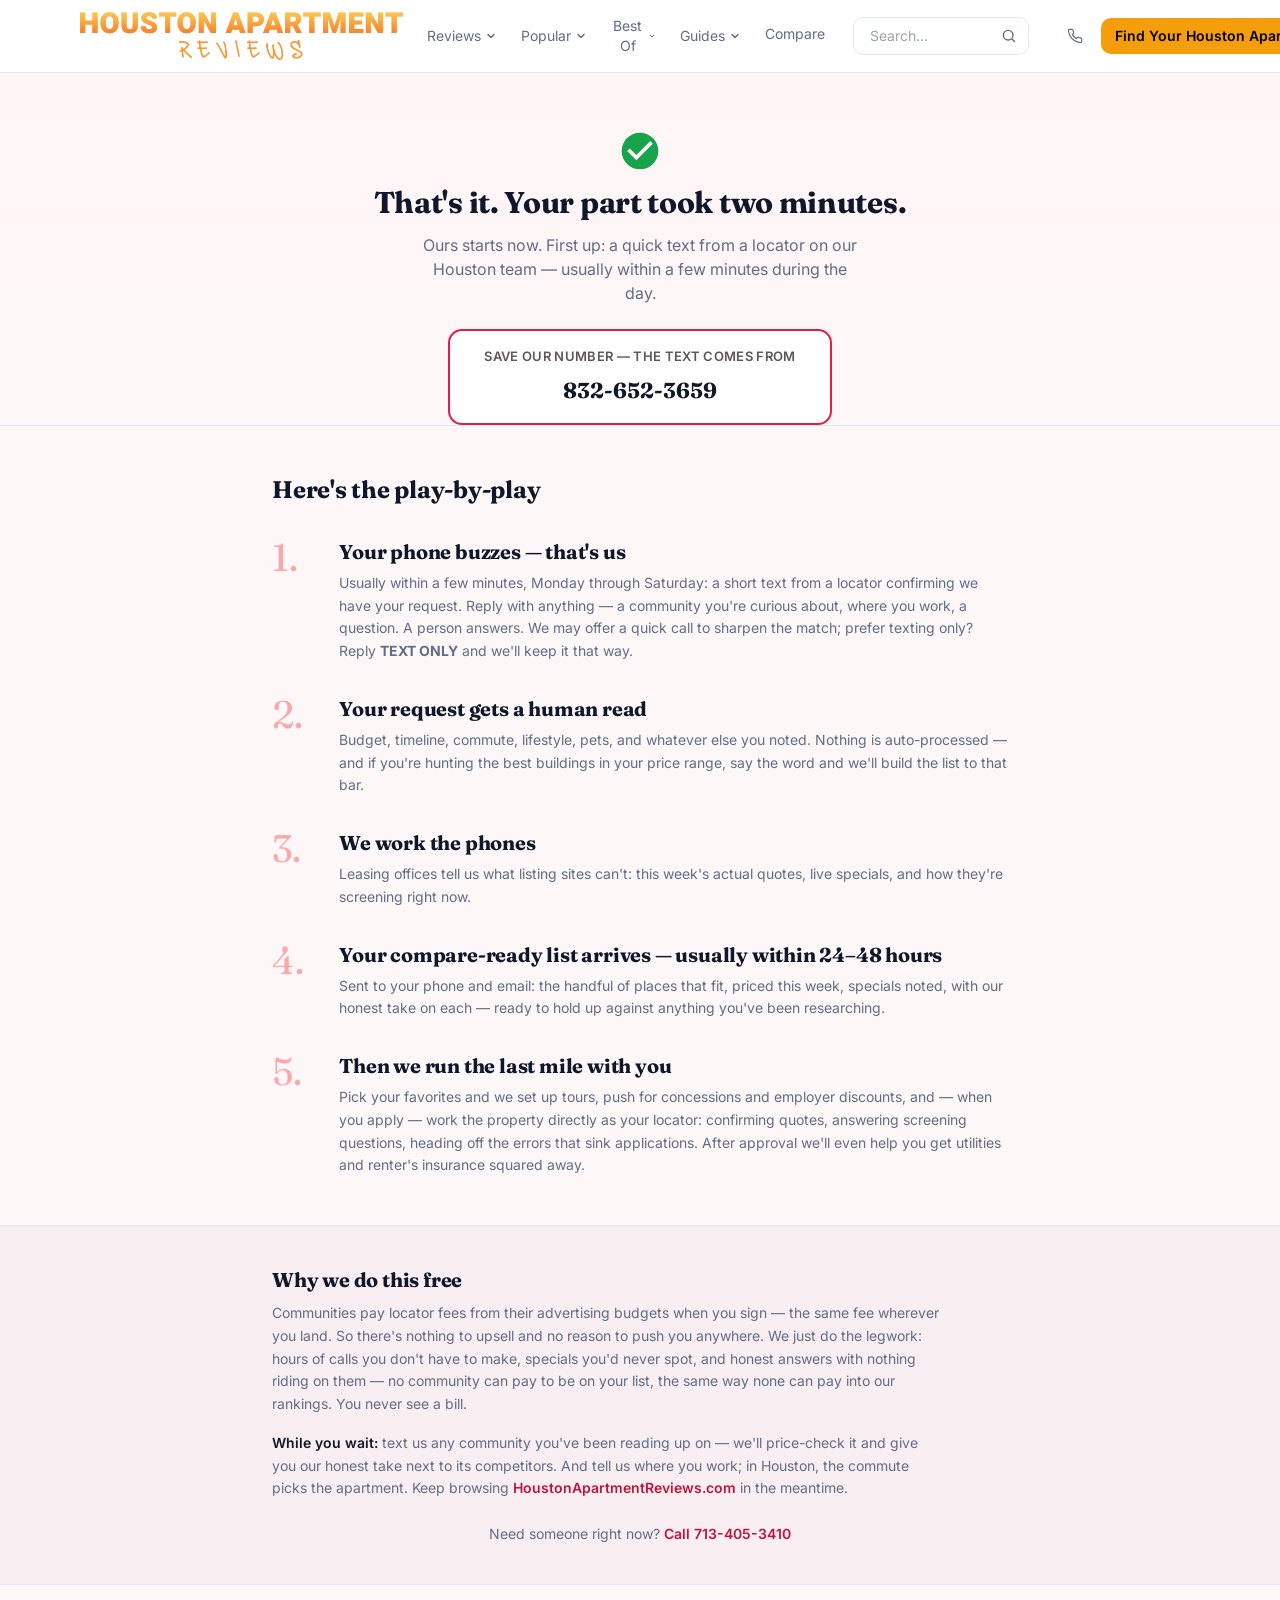
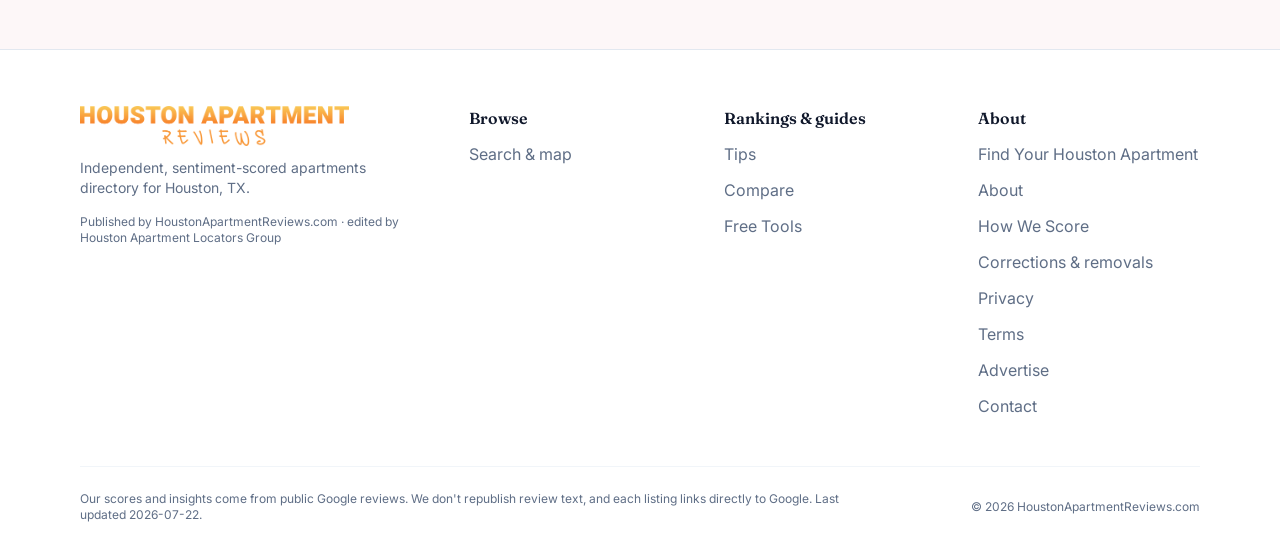
==== commit 703eac06: "Full trust-building thank-you page: exact next steps, save-our-number, advocacy Rebuilt /thank-you/ " ====
--- a/thank-you/index.html
+++ b/thank-you/index.html
@@ -3,8 +3,8 @@
 <head>
 <meta charset="utf-8">
 <meta name="viewport" content="width=device-width, initial-scale=1">
-<title>Got It — Your List Is Underway | Houston Apartment Reviews</title>
-<meta name="description" content="Your apartment search request has been received. Your Houston shortlist is being built now.">
+<title>That's It — Your Part Took Two Minutes | Houston Apartment Reviews</title>
+<meta name="description" content="Your request is with our Houston locating team. Here's exactly what happens next.">
 <link rel="canonical" href="https://help.houstonapartmentreviews.com/thank-you/">
 <link rel="icon" href="/images/favicon.png">
 <link rel="preconnect" href="https://fonts.googleapis.com"><link rel="preconnect" href="https://fonts.gstatic.com" crossorigin><link href="https://fonts.googleapis.com/css2?family=Inter:wght@400;500;600;700&family=Fraunces:wght@400;500;600;700&display=swap" rel="stylesheet">
@@ -81,7 +81,16 @@
   .md\:grid-cols-2 { grid-template-columns: repeat(2, minmax(0, 1fr)); }
 }
 </style>
-<meta name="robots" content="noindex">
+<meta name="robots" content="noindex, nofollow">
+
+<style>
+.savenum { display:flex; flex-wrap:wrap; align-items:center; justify-content:center; gap:.5rem 1rem;
+  background: #fff; border: 2px solid #e11d48;
+  border-radius: 14px; padding: 1rem 1.25rem; }
+.savenum a { font-family: var(--lp-font-heading); font-weight: 700; font-size: 1.35rem;
+  color: #111827; text-decoration: none; white-space: nowrap; }
+.savenum a:hover { color: #e11d48; }
+</style>
 </head>
 <body class="min-h-screen flex flex-col">
 <header class="lp-site-header sticky top-0 z-50 border-b border-outline bg-surface-container/95 backdrop-blur transition-colors duration-300"> <div class="mx-auto flex max-w-6xl items-center justify-between gap-6 px-4 py-3"> <a href="https://houstonapartmentreviews.com/" class="flex shrink-0 items-center gap-2"> <img src="/images/logo.png" alt="Houston Apartment Reviews Directory" class="h-12 w-auto">  </a> <!-- Desktop nav. Kept intentionally lean (4-5 items): no Home (the logo covers it), tools fold
@@ -117,17 +126,39 @@
 </script>
 <main class="flex-1">
   <section class="hero-rose border-b border-outline">
-    <div class="mx-auto max-w-2xl px-4 pt-14 pb-10 text-center">
+    <div class="mx-auto max-w-2xl px-4 pt-14 pb-9 text-center">
       <svg xmlns="http://www.w3.org/2000/svg" width="44" height="44" viewBox="0 0 24 24" fill="#16a34a" style="margin:0 auto 12px;display:block;"><path d="M12 2C6.48 2 2 6.48 2 12s4.48 10 10 10 10-4.48 10-10S17.52 2 12 2zm-2 15-5-5 1.41-1.41L10 14.17l7.59-7.59L19 8l-9 9z"/></svg>
-      <h1 class="serif text-3xl text-on-surface">Got it. Your list is underway.</h1>
-      <p class="mx-auto mt-3 max-w-md text-on-surface-variant">A locator on our team is on it now.
-        Most renters hear back within a few hours, Monday through Saturday.</p>
+      <h1 class="serif text-3xl text-on-surface">That's it. Your part took two minutes.</h1>
+      <p class="mx-auto mt-3 max-w-md text-on-surface-variant">Ours starts now. First up: a quick text
+        from a locator on our Houston team &mdash; usually within a few minutes during the day.</p>
+      <div class="savenum mx-auto mt-6 max-w-sm">
+        <span class="w-full text-center text-[13px] font-semibold uppercase tracking-wide" style="color:#5f5459">Save our number &mdash; the text comes from</span>
+        <a href="tel:832-652-3659">832-652-3659</a>
+      </div>
     </div>
   </section>
-  <section class="mx-auto max-w-3xl px-4 py-12">
-    <ol class="space-y-6"><li class="flex gap-4"><span class="flex h-8 w-8 flex-shrink-0 items-center justify-center rounded-full font-bold text-white" style="background:#e11d48">1</span><div><h3 class="serif text-lg text-on-surface">We match your situation</h3><p class="mt-1 text-sm text-on-surface-variant">Your profile gets run against screening criteria we track for 1,000+ Houston communities — credit, history, income, the works.</p></div></li><li class="flex gap-4"><span class="flex h-8 w-8 flex-shrink-0 items-center justify-center rounded-full font-bold text-white" style="background:#e11d48">2</span><div><h3 class="serif text-lg text-on-surface">Your list arrives</h3><p class="mt-1 text-sm text-on-surface-variant">Usually within a few hours on Mon–Sat, to your phone and email: communities worth touring, priced this week, specials noted.</p></div></li><li class="flex gap-4"><span class="flex h-8 w-8 flex-shrink-0 items-center justify-center rounded-full font-bold text-white" style="background:#e11d48">3</span><div><h3 class="serif text-lg text-on-surface">We handle the rest</h3><p class="mt-1 text-sm text-on-surface-variant">Tours, applications, and follow-up all the way through move-in. All free to you.</p></div></li></ol>
-    <p class="mt-10 text-center text-sm text-on-surface-variant">Need something right now?
-      <a class="font-semibold text-primary-600 hover:underline" href="tel:713-405-3410">Call 713-405-3410</a></p>
+  <section class="border-b border-outline">
+    <div class="mx-auto max-w-3xl px-4 py-12">
+      <h2 class="serif text-2xl text-on-surface">Here's the play-by-play</h2>
+      <ol class="mt-8 space-y-8"><li class="flex gap-4"><span class="ed-num">1.</span><div><h2 class="serif text-xl text-on-surface">Your phone buzzes &mdash; that's us</h2><p class="mt-1.5 text-sm leading-relaxed text-on-surface-variant">Usually within a few minutes, Monday through Saturday: a short text from a locator confirming we have your request. Reply with anything &mdash; a community you're curious about, where you work, a question. A person answers. We may offer a quick call to sharpen the match; prefer texting only? Reply <b>TEXT ONLY</b> and we'll keep it that way.</p></div></li><li class="flex gap-4"><span class="ed-num">2.</span><div><h2 class="serif text-xl text-on-surface">Your request gets a human read</h2><p class="mt-1.5 text-sm leading-relaxed text-on-surface-variant">Budget, timeline, commute, lifestyle, pets, and whatever else you noted. Nothing is auto-processed &mdash; and if you're hunting the best buildings in your price range, say the word and we'll build the list to that bar.</p></div></li><li class="flex gap-4"><span class="ed-num">3.</span><div><h2 class="serif text-xl text-on-surface">We work the phones</h2><p class="mt-1.5 text-sm leading-relaxed text-on-surface-variant">Leasing offices tell us what listing sites can't: this week's actual quotes, live specials, and how they're screening right now.</p></div></li><li class="flex gap-4"><span class="ed-num">4.</span><div><h2 class="serif text-xl text-on-surface">Your compare-ready list arrives &mdash; usually within 24&ndash;48 hours</h2><p class="mt-1.5 text-sm leading-relaxed text-on-surface-variant">Sent to your phone and email: the handful of places that fit, priced this week, specials noted, with our honest take on each &mdash; ready to hold up against anything you've been researching.</p></div></li><li class="flex gap-4"><span class="ed-num">5.</span><div><h2 class="serif text-xl text-on-surface">Then we run the last mile with you</h2><p class="mt-1.5 text-sm leading-relaxed text-on-surface-variant">Pick your favorites and we set up tours, push for concessions and employer discounts, and &mdash; when you apply &mdash; work the property directly as your locator: confirming quotes, answering screening questions, heading off the errors that sink applications. After approval we'll even help you get utilities and renter's insurance squared away.</p></div></li></ol>
+    </div>
+  </section>
+  <section class="border-b border-outline bg-surface-alt">
+    <div class="mx-auto max-w-3xl px-4 py-10">
+      <h2 class="serif text-xl text-on-surface">Why we do this free</h2>
+      <p class="mt-2 max-w-2xl text-sm leading-relaxed text-on-surface-variant">Communities pay locator fees from
+        their advertising budgets when you sign &mdash; the same fee wherever you land. So there's nothing to
+        upsell and no reason to push you anywhere. We just do the legwork: hours of calls you don't have to
+        make, specials you'd never spot, and honest answers with nothing riding on them &mdash; no community can
+        pay to be on your list, the same way none can pay into our rankings. You never see a bill.</p>
+      <p class="mt-4 max-w-2xl text-sm leading-relaxed text-on-surface-variant"><span class="font-semibold" style="color:#111827">While you wait:</span>
+        text us any community you've been reading up on &mdash; we'll price-check it and give you our honest
+        take next to its competitors. And tell us where you work; in Houston, the commute picks the
+        apartment. Keep browsing
+        <a class="font-semibold text-primary-600 hover:underline" href="https://houstonapartmentreviews.com/">HoustonApartmentReviews.com</a> in the meantime.</p>
+      <p class="mt-6 text-center text-sm text-on-surface-variant">Need someone right now?
+        <a class="font-semibold text-primary-600 hover:underline" href="tel:713-405-3410">Call 713-405-3410</a></p>
+    </div>
   </section>
 </main>
 <footer class="mt-16 border-t border-outline bg-surface-container"> <div class="mx-auto max-w-6xl px-4 pt-14 pb-8"> <div class="grid gap-12 md:grid-cols-12"> <!-- Brand --> <div class="md:col-span-4"> <img src="/images/logo.png" alt="Houston Apartment Reviews Directory" class="mb-3 h-10 w-auto" loading="lazy"> <p class="max-w-sm text-sm text-on-surface-variant">Independent, sentiment-scored apartments directory for Houston, TX.</p> <p class="mt-4 text-xs text-on-surface-variant">
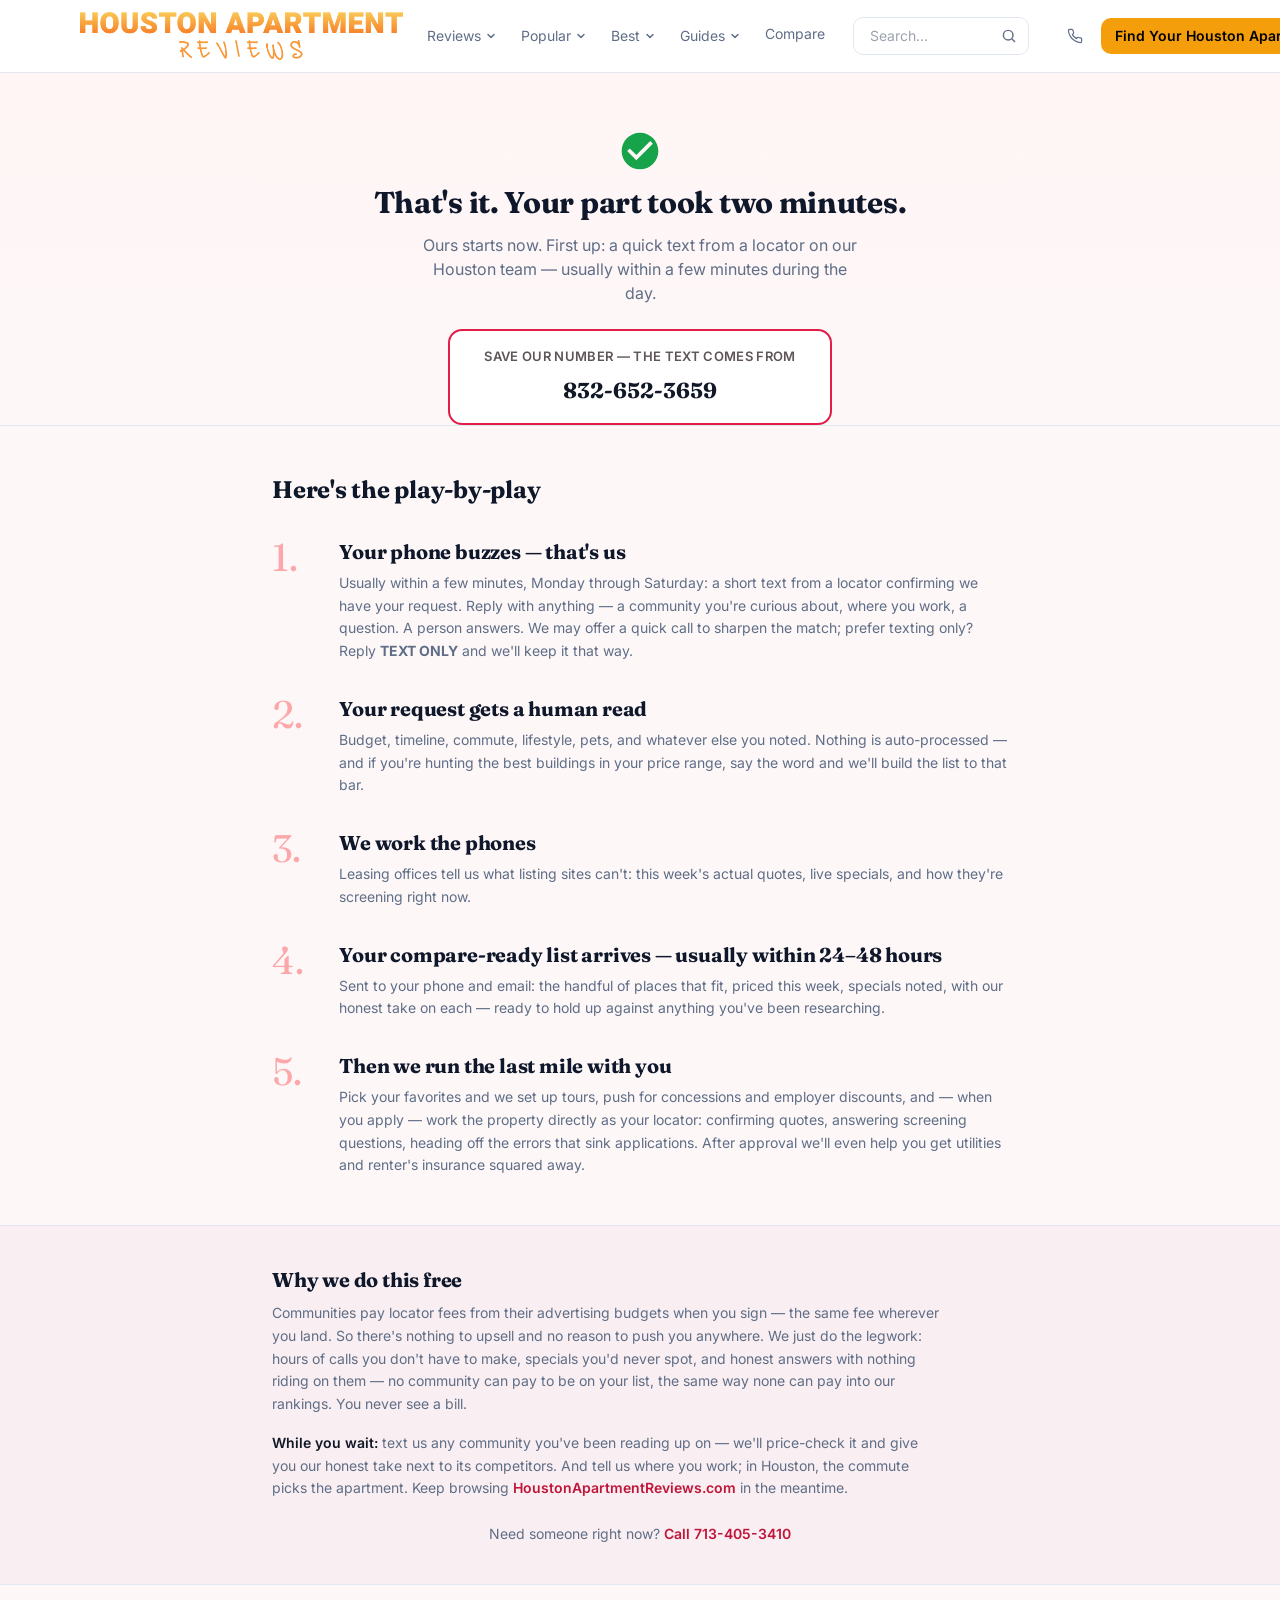
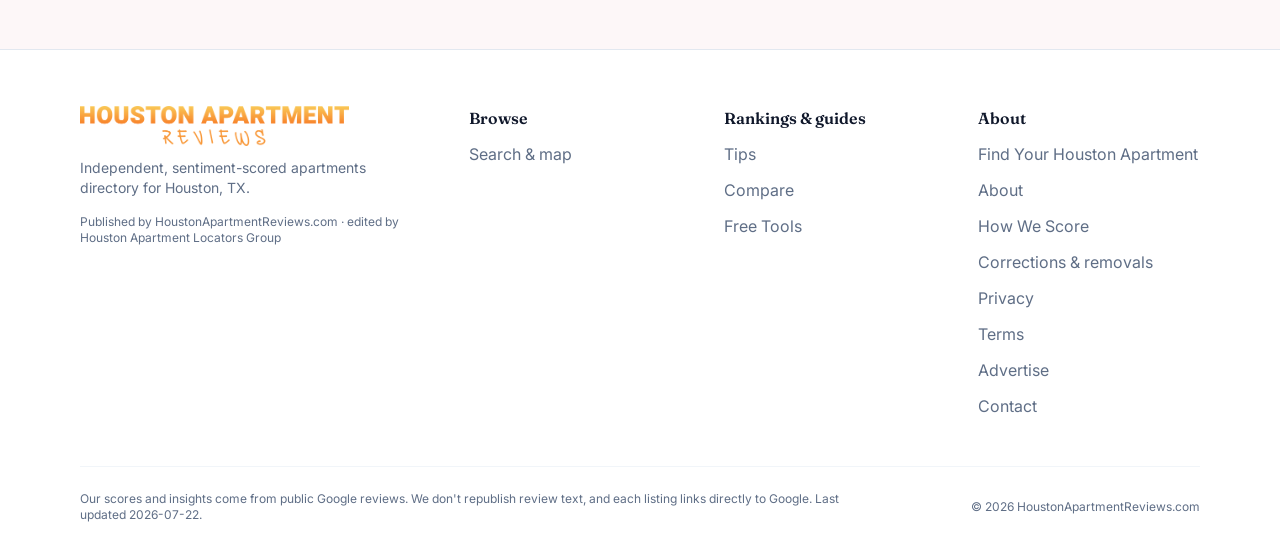
==== commit 8718079b: "Mobile QC pass, journey enrichment, fresh header - iOS zoom fix where needed: form controls forced t" ====
--- a/thank-you/index.html
+++ b/thank-you/index.html
@@ -7,6 +7,8 @@
 <meta name="description" content="Your request is with our Houston locating team. Here's exactly what happens next.">
 <link rel="canonical" href="https://help.houstonapartmentreviews.com/thank-you/">
 <link rel="icon" href="/images/favicon.png">
+<link rel="apple-touch-icon" href="/images/favicon.png">
+<meta name="theme-color" content="#fdf7f8">
 <link rel="preconnect" href="https://fonts.googleapis.com"><link rel="preconnect" href="https://fonts.gstatic.com" crossorigin><link href="https://fonts.googleapis.com/css2?family=Inter:wght@400;500;600;700&family=Fraunces:wght@400;500;600;700&display=swap" rel="stylesheet">
 <link rel="stylesheet" href="/css/site.css">
 <style>body{font-family:var(--lp-font)}</style>
@@ -41,6 +43,10 @@
 .focus\:ring-action-orange:focus { outline: none; }
 .hou-card input, .hou-card select { font-family: var(--lp-font); background: #fff; }
 .hou-card input[type="checkbox"] { accent-color: #e11d48; }
+/* iOS zoom rule: controls must be >=16px on phones or Safari force-zooms */
+@media (max-width: 640px) {
+  .hou-card input:not([type=checkbox]), .hou-card select { font-size: 16px !important; }
+}
 
 /* page chrome */
 .serif { font-family: var(--lp-font-heading); font-weight: var(--lp-heading-weight, 700);
@@ -94,12 +100,13 @@
 </head>
 <body class="min-h-screen flex flex-col">
 <header class="lp-site-header sticky top-0 z-50 border-b border-outline bg-surface-container/95 backdrop-blur transition-colors duration-300"> <div class="mx-auto flex max-w-6xl items-center justify-between gap-6 px-4 py-3"> <a href="https://houstonapartmentreviews.com/" class="flex shrink-0 items-center gap-2"> <img src="/images/logo.png" alt="Houston Apartment Reviews Directory" class="h-12 w-auto">  </a> <!-- Desktop nav. Kept intentionally lean (4-5 items): no Home (the logo covers it), tools fold
-         into the guides dropdown, and About/Methodology live in the footer only. --> <nav class="hidden items-center gap-6 md:flex" aria-label="Primary"> <!-- Browse --> <div class="relative group"> <button type="button" class="inline-flex items-center gap-1 border-b-2 pb-0.5 text-sm transition-colors border-transparent text-on-surface-variant hover:text-primary-600" aria-haspopup="true">Reviews <svg class="h-3 w-3" viewBox="0 0 12 12" fill="none" aria-hidden="true"><path d="M3 4.5 6 7.5 9 4.5" stroke="currentColor" stroke-width="1.5" stroke-linecap="round" stroke-linejoin="round"/></svg></button> <div class="lp-menu invisible absolute left-0 top-full z-30 min-w-[16rem] p-2 opacity-0 transition-opacity duration-150 group-hover:visible group-hover:opacity-100 group-focus-within:visible group-focus-within:opacity-100"> <a href="https://houstonapartmentreviews.com/browse/" class="flex items-center justify-between rounded-btn px-3 py-2 text-sm font-semibold text-primary-600 hover:bg-primary-50">Search &amp; map <span aria-hidden="true">&rarr;</span></a> <div class="my-1 border-t border-outline-variant"></div>  <a href="https://houstonapartmentreviews.com/browse/?category=luxury-high-rise" class="block rounded-btn px-3 py-2 text-sm text-on-surface-variant hover:bg-surface-alt hover:text-primary-700">Luxury &amp; High-Rise Apartments</a><a href="https://houstonapartmentreviews.com/browse/?category=student-housing" class="block rounded-btn px-3 py-2 text-sm text-on-surface-variant hover:bg-surface-alt hover:text-primary-700">Student Apartments</a><a href="https://houstonapartmentreviews.com/browse/?category=senior-55plus" class="block rounded-btn px-3 py-2 text-sm text-on-surface-variant hover:bg-surface-alt hover:text-primary-700">Senior &amp; 55+ Apartments</a><a href="https://houstonapartmentreviews.com/browse/?category=affordable-housing" class="block rounded-btn px-3 py-2 text-sm text-on-surface-variant hover:bg-surface-alt hover:text-primary-700">Affordable &amp; Income-Based Apartments</a><a href="https://houstonapartmentreviews.com/browse/?category=furnished-corporate" class="block rounded-btn px-3 py-2 text-sm text-on-surface-variant hover:bg-surface-alt hover:text-primary-700">Furnished &amp; Corporate Apartments</a><a href="https://houstonapartmentreviews.com/browse/?category=pet-friendly" class="block rounded-btn px-3 py-2 text-sm text-on-surface-variant hover:bg-surface-alt hover:text-primary-700">Pet-Friendly Apartments</a><a href="https://houstonapartmentreviews.com/browse/?category=townhome-style" class="block rounded-btn px-3 py-2 text-sm text-on-surface-variant hover:bg-surface-alt hover:text-primary-700">Townhome &amp; Garden-Style Apartments</a> </div> </div> <!-- Cities (real city hubs; shown alongside Areas in the mixed case) --> <div class="relative group"> <button type="button" class="inline-flex items-center gap-1 border-b-2 pb-0.5 text-sm transition-colors border-transparent text-on-surface-variant hover:text-primary-600" aria-haspopup="true">Popular <svg class="h-3 w-3" viewBox="0 0 12 12" fill="none" aria-hidden="true"><path d="M3 4.5 6 7.5 9 4.5" stroke="currentColor" stroke-width="1.5" stroke-linecap="round" stroke-linejoin="round"/></svg></button> <div class="lp-menu invisible absolute left-0 top-full z-30 min-w-[16rem] p-2 opacity-0 transition-opacity duration-150 group-hover:visible group-hover:opacity-100 group-focus-within:visible group-focus-within:opacity-100"> <a href="https://houstonapartmentreviews.com/houston-tx/" class="block rounded-btn px-3 py-2 text-sm text-on-surface-variant hover:bg-surface-alt hover:text-primary-700">Houston, TX</a><a href="https://houstonapartmentreviews.com/katy/" class="block rounded-btn px-3 py-2 text-sm text-on-surface-variant hover:bg-surface-alt hover:text-primary-700">Katy</a><a href="https://houstonapartmentreviews.com/the-woodlands/" class="block rounded-btn px-3 py-2 text-sm text-on-surface-variant hover:bg-surface-alt hover:text-primary-700">The Woodlands</a><a href="https://houstonapartmentreviews.com/sugar-land/" class="block rounded-btn px-3 py-2 text-sm text-on-surface-variant hover:bg-surface-alt hover:text-primary-700">Sugar Land</a> </div> </div> <!-- Areas (region's own neighborhoods) -->  <!-- Best --> <div class="relative group"> <button type="button" class="inline-flex items-center gap-1 border-b-2 pb-0.5 text-sm transition-colors border-transparent text-on-surface-variant hover:text-primary-600" aria-haspopup="true">Best Of <svg class="h-3 w-3" viewBox="0 0 12 12" fill="none" aria-hidden="true"><path d="M3 4.5 6 7.5 9 4.5" stroke="currentColor" stroke-width="1.5" stroke-linecap="round" stroke-linejoin="round"/></svg></button> <div class="lp-menu invisible absolute left-0 top-full z-30 min-w-[16rem] p-2 opacity-0 transition-opacity duration-150 group-hover:visible group-hover:opacity-100 group-focus-within:visible group-focus-within:opacity-100"> <a href="https://houstonapartmentreviews.com/houston-tx/best/apartments/" class="block rounded-btn px-3 py-2 text-sm text-on-surface-variant hover:bg-surface-alt hover:text-primary-700">Best Apartments in Houston</a><a href="https://houstonapartmentreviews.com/katy/best/apartments/" class="block rounded-btn px-3 py-2 text-sm text-on-surface-variant hover:bg-surface-alt hover:text-primary-700">Best Apartments in Katy</a><a href="https://houstonapartmentreviews.com/sugar-land/best/apartments/" class="block rounded-btn px-3 py-2 text-sm text-on-surface-variant hover:bg-surface-alt hover:text-primary-700">Best Apartments in Sugar Land</a><a href="https://houstonapartmentreviews.com/the-woodlands/best/apartments/" class="block rounded-btn px-3 py-2 text-sm text-on-surface-variant hover:bg-surface-alt hover:text-primary-700">Best Apartments in The Woodlands</a>  </div> </div> <!-- Content sections: ONE dropdown of section INDEX links (Guides / Tools / Resources / Glossary),
-           never the individual guide/tool titles. Parent label varied per site (navLabel('sections')). --> <div class="relative group"> <button type="button" class="inline-flex items-center gap-1 border-b-2 pb-0.5 text-sm transition-colors border-transparent text-on-surface-variant hover:text-primary-600" aria-haspopup="true">Guides <svg class="h-3 w-3" viewBox="0 0 12 12" fill="none" aria-hidden="true"><path d="M3 4.5 6 7.5 9 4.5" stroke="currentColor" stroke-width="1.5" stroke-linecap="round" stroke-linejoin="round"/></svg></button> <div class="lp-menu invisible absolute left-0 top-full z-30 min-w-[16rem] p-2 opacity-0 transition-opacity duration-150 group-hover:visible group-hover:opacity-100 group-focus-within:visible group-focus-within:opacity-100"> <a href="https://houstonapartmentreviews.com/guide/" class="block rounded-btn px-3 py-2 text-sm text-on-surface-variant hover:bg-surface-alt hover:text-primary-700">Tips</a><a href="https://houstonapartmentreviews.com/tools/" class="block rounded-btn px-3 py-2 text-sm text-on-surface-variant hover:bg-surface-alt hover:text-primary-700">Free Tools</a><a href="https://houstonapartmentreviews.com/resources/" class="block rounded-btn px-3 py-2 text-sm text-on-surface-variant hover:bg-surface-alt hover:text-primary-700">Resources</a><a href="https://houstonapartmentreviews.com/glossary/" class="block rounded-btn px-3 py-2 text-sm text-on-surface-variant hover:bg-surface-alt hover:text-primary-700">Dictionary</a> </div> </div> <a href="https://houstonapartmentreviews.com/compare/" class="inline-flex items-center gap-1 border-b-2 pb-0.5 text-sm transition-colors border-transparent text-on-surface-variant hover:text-primary-600">Compare</a> <form action="https://houstonapartmentreviews.com/browse/" method="get" role="search" class="relative ml-1"> <label class="sr-only" for="lp-nav-search">Search businesses</label> <input id="lp-nav-search" type="search" name="q" placeholder="Search…" class="lp-input w-44 py-2 pl-4 pr-9 text-sm"> <svg class="pointer-events-none absolute right-3 top-1/2 h-4 w-4 -translate-y-1/2 text-on-surface-variant" viewBox="0 0 20 20" fill="none" aria-hidden="true"><circle cx="9" cy="9" r="6" stroke="currentColor" stroke-width="1.8"></circle><path d="m14 14 3 3" stroke="currentColor" stroke-width="1.8" stroke-linecap="round"></path></svg> </form> <div class="ml-1 flex items-center gap-2"> <a href="tel:713-405-3410" aria-label="Call" class="flex h-9 w-9 items-center justify-center rounded-full text-on-surface-variant transition-colors hover:bg-surface-alt hover:text-primary-600"> <svg class="h-4 w-4" viewBox="0 0 24 24" fill="none" stroke="currentColor" stroke-width="1.8" stroke-linecap="round" stroke-linejoin="round" aria-hidden="true"><path d="M22 16.92v3a2 2 0 0 1-2.18 2 19.79 19.79 0 0 1-8.63-3.07 19.5 19.5 0 0 1-6-6 19.79 19.79 0 0 1-3.07-8.67A2 2 0 0 1 4.11 2h3a2 2 0 0 1 2 1.72c.13.96.36 1.9.7 2.81a2 2 0 0 1-.45 2.11L8.09 9.91a16 16 0 0 0 6 6l1.27-1.27a2 2 0 0 1 2.11-.45c.9.34 1.85.57 2.81.7A2 2 0 0 1 22 16.92Z"></path></svg> </a>  <a href="#get-list" class="lp-accent-bg text-on-accent whitespace-nowrap rounded-btn px-3.5 py-2 text-sm font-semibold">Find Your Houston Apartment</a> </div> </nav> <!-- Mobile menu: full-screen sheet. <details> keeps it working with no JS; the burger swaps to
+         into the guides dropdown, and About/Methodology live in the footer only. --> <nav class="hidden items-center gap-6 md:flex" aria-label="Primary"> <!-- Browse --> <div class="relative group"> <button type="button" class="inline-flex items-center gap-1 border-b-2 pb-0.5 text-sm transition-colors border-transparent text-on-surface-variant hover:text-primary-600" aria-haspopup="true">Reviews <svg class="h-3 w-3" viewBox="0 0 12 12" fill="none" aria-hidden="true"><path d="M3 4.5 6 7.5 9 4.5" stroke="currentColor" stroke-width="1.5" stroke-linecap="round" stroke-linejoin="round"/></svg></button> <div class="lp-menu invisible absolute left-0 top-full z-30 max-h-[70vh] min-w-[16rem] overflow-y-auto p-2 opacity-0 transition-opacity duration-150 group-hover:visible group-hover:opacity-100 group-focus-within:visible group-focus-within:opacity-100"> <a href="https://houstonapartmentreviews.com/browse/" class="flex items-center justify-between rounded-btn px-3 py-2 text-sm font-semibold text-primary-600 hover:bg-primary-50">Search &amp; map <span aria-hidden="true">&rarr;</span></a> <div class="my-1 border-t border-outline-variant"></div>  <a href="https://houstonapartmentreviews.com/browse/?category=affordable-housing" class="block rounded-btn px-3 py-2 text-sm text-on-surface-variant hover:bg-surface-alt hover:text-primary-700">Affordable &amp; Income-Based Apartments</a><a href="https://houstonapartmentreviews.com/browse/?category=furnished-corporate" class="block rounded-btn px-3 py-2 text-sm text-on-surface-variant hover:bg-surface-alt hover:text-primary-700">Furnished &amp; Corporate Apartments</a><a href="https://houstonapartmentreviews.com/browse/?category=luxury-high-rise" class="block rounded-btn px-3 py-2 text-sm text-on-surface-variant hover:bg-surface-alt hover:text-primary-700">Luxury &amp; High-Rise Apartments</a><a href="https://houstonapartmentreviews.com/browse/?category=pet-friendly" class="block rounded-btn px-3 py-2 text-sm text-on-surface-variant hover:bg-surface-alt hover:text-primary-700">Pet-Friendly Apartments</a><a href="https://houstonapartmentreviews.com/browse/?category=senior-55plus" class="block rounded-btn px-3 py-2 text-sm text-on-surface-variant hover:bg-surface-alt hover:text-primary-700">Senior &amp; 55+ Apartments</a><a href="https://houstonapartmentreviews.com/browse/?category=student-housing" class="block rounded-btn px-3 py-2 text-sm text-on-surface-variant hover:bg-surface-alt hover:text-primary-700">Student Apartments</a><a href="https://houstonapartmentreviews.com/browse/?category=townhome-style" class="block rounded-btn px-3 py-2 text-sm text-on-surface-variant hover:bg-surface-alt hover:text-primary-700">Townhome &amp; Garden-Style Apartments</a> </div> </div> <!-- Cities (entered hub cities, capped; shown alongside Areas in the mixed case). The see-all
+           goes to /locations/, which lists every hub AND coverage city. --> <div class="relative group"> <button type="button" class="inline-flex items-center gap-1 border-b-2 pb-0.5 text-sm transition-colors border-transparent text-on-surface-variant hover:text-primary-600" aria-haspopup="true">Popular <svg class="h-3 w-3" viewBox="0 0 12 12" fill="none" aria-hidden="true"><path d="M3 4.5 6 7.5 9 4.5" stroke="currentColor" stroke-width="1.5" stroke-linecap="round" stroke-linejoin="round"/></svg></button> <div class="lp-menu invisible absolute left-0 top-full z-30 max-h-[70vh] min-w-[16rem] overflow-y-auto p-2 opacity-0 transition-opacity duration-150 group-hover:visible group-hover:opacity-100 group-focus-within:visible group-focus-within:opacity-100"> <a href="https://houstonapartmentreviews.com/katy/" class="block rounded-btn px-3 py-2 text-sm text-on-surface-variant hover:bg-surface-alt hover:text-primary-700">Katy</a><a href="https://houstonapartmentreviews.com/the-woodlands/" class="block rounded-btn px-3 py-2 text-sm text-on-surface-variant hover:bg-surface-alt hover:text-primary-700">The Woodlands</a><a href="https://houstonapartmentreviews.com/sugar-land/" class="block rounded-btn px-3 py-2 text-sm text-on-surface-variant hover:bg-surface-alt hover:text-primary-700">Sugar Land</a><a href="https://houstonapartmentreviews.com/houston-tx/" class="block rounded-btn px-3 py-2 text-sm text-on-surface-variant hover:bg-surface-alt hover:text-primary-700">Houston, TX</a> <div class="my-1 border-t border-outline-variant"></div> <a href="https://houstonapartmentreviews.com/locations/" class="flex items-center justify-between rounded-btn px-3 py-2 text-sm font-semibold text-primary-600 hover:bg-primary-50">All locations <span aria-hidden="true">&rarr;</span></a> </div> </div> <!-- Areas (region's own neighborhoods) -->  <!-- Best --> <div class="relative group"> <button type="button" class="inline-flex items-center gap-1 border-b-2 pb-0.5 text-sm transition-colors border-transparent text-on-surface-variant hover:text-primary-600" aria-haspopup="true">Best <svg class="h-3 w-3" viewBox="0 0 12 12" fill="none" aria-hidden="true"><path d="M3 4.5 6 7.5 9 4.5" stroke="currentColor" stroke-width="1.5" stroke-linecap="round" stroke-linejoin="round"/></svg></button> <div class="lp-menu invisible absolute left-0 top-full z-30 max-h-[70vh] min-w-[16rem] overflow-y-auto p-2 opacity-0 transition-opacity duration-150 group-hover:visible group-hover:opacity-100 group-focus-within:visible group-focus-within:opacity-100"> <a href="https://houstonapartmentreviews.com/houston-tx/best/apartments/" class="block rounded-btn px-3 py-2 text-sm text-on-surface-variant hover:bg-surface-alt hover:text-primary-700">Best Apartments in Houston</a><a href="https://houstonapartmentreviews.com/katy/best/apartments/" class="block rounded-btn px-3 py-2 text-sm text-on-surface-variant hover:bg-surface-alt hover:text-primary-700">Best Apartments in Katy</a><a href="https://houstonapartmentreviews.com/sugar-land/best/apartments/" class="block rounded-btn px-3 py-2 text-sm text-on-surface-variant hover:bg-surface-alt hover:text-primary-700">Best Apartments in Sugar Land</a><a href="https://houstonapartmentreviews.com/the-woodlands/best/apartments/" class="block rounded-btn px-3 py-2 text-sm text-on-surface-variant hover:bg-surface-alt hover:text-primary-700">Best Apartments in The Woodlands</a> <div class="my-1 border-t border-outline-variant"></div> <a href="https://houstonapartmentreviews.com/best/" class="flex items-center justify-between rounded-btn px-3 py-2 text-sm font-semibold text-primary-600 hover:bg-primary-50">All rankings <span aria-hidden="true">&rarr;</span></a> </div> </div> <!-- Content sections: ONE dropdown of section INDEX links (Guides / Tools / Resources / Glossary),
+           never the individual guide/tool titles. Parent label varied per site (navLabel('sections')). --> <div class="relative group"> <button type="button" class="inline-flex items-center gap-1 border-b-2 pb-0.5 text-sm transition-colors border-transparent text-on-surface-variant hover:text-primary-600" aria-haspopup="true">Guides <svg class="h-3 w-3" viewBox="0 0 12 12" fill="none" aria-hidden="true"><path d="M3 4.5 6 7.5 9 4.5" stroke="currentColor" stroke-width="1.5" stroke-linecap="round" stroke-linejoin="round"/></svg></button> <div class="lp-menu invisible absolute left-0 top-full z-30 max-h-[70vh] min-w-[16rem] overflow-y-auto p-2 opacity-0 transition-opacity duration-150 group-hover:visible group-hover:opacity-100 group-focus-within:visible group-focus-within:opacity-100"> <a href="https://houstonapartmentreviews.com/guide/" class="block rounded-btn px-3 py-2 text-sm text-on-surface-variant hover:bg-surface-alt hover:text-primary-700">Tips</a><a href="https://houstonapartmentreviews.com/tools/" class="block rounded-btn px-3 py-2 text-sm text-on-surface-variant hover:bg-surface-alt hover:text-primary-700">Free Tools</a><a href="https://houstonapartmentreviews.com/resources/" class="block rounded-btn px-3 py-2 text-sm text-on-surface-variant hover:bg-surface-alt hover:text-primary-700">Resources</a><a href="https://houstonapartmentreviews.com/glossary/" class="block rounded-btn px-3 py-2 text-sm text-on-surface-variant hover:bg-surface-alt hover:text-primary-700">Dictionary</a> </div> </div> <a href="https://houstonapartmentreviews.com/compare/" class="inline-flex items-center gap-1 border-b-2 pb-0.5 text-sm transition-colors border-transparent text-on-surface-variant hover:text-primary-600">Compare</a> <form action="https://houstonapartmentreviews.com/browse/" method="get" role="search" class="relative ml-1"> <label class="sr-only" for="lp-nav-search">Search businesses</label> <input id="lp-nav-search" type="search" name="q" placeholder="Search…" class="lp-input w-44 py-2 pl-4 pr-9 text-sm"> <svg class="pointer-events-none absolute right-3 top-1/2 h-4 w-4 -translate-y-1/2 text-on-surface-variant" viewBox="0 0 20 20" fill="none" aria-hidden="true"><circle cx="9" cy="9" r="6" stroke="currentColor" stroke-width="1.8"></circle><path d="m14 14 3 3" stroke="currentColor" stroke-width="1.8" stroke-linecap="round"></path></svg> </form> <div class="ml-1 flex items-center gap-2"> <a href="tel:713-405-3410" aria-label="Call" class="flex h-9 w-9 items-center justify-center rounded-full text-on-surface-variant transition-colors hover:bg-surface-alt hover:text-primary-600"> <svg class="h-4 w-4" viewBox="0 0 24 24" fill="none" stroke="currentColor" stroke-width="1.8" stroke-linecap="round" stroke-linejoin="round" aria-hidden="true"><path d="M22 16.92v3a2 2 0 0 1-2.18 2 19.79 19.79 0 0 1-8.63-3.07 19.5 19.5 0 0 1-6-6 19.79 19.79 0 0 1-3.07-8.67A2 2 0 0 1 4.11 2h3a2 2 0 0 1 2 1.72c.13.96.36 1.9.7 2.81a2 2 0 0 1-.45 2.11L8.09 9.91a16 16 0 0 0 6 6l1.27-1.27a2 2 0 0 1 2.11-.45c.9.34 1.85.57 2.81.7A2 2 0 0 1 22 16.92Z"></path></svg> </a>  <a href="https://help.houstonapartmentreviews.com/" rel="noopener nofollow" class="lp-accent-bg text-on-accent whitespace-nowrap rounded-btn px-3.5 py-2 text-sm font-semibold">Find Your Houston Apartment</a> </div> </nav> <!-- Mobile menu: full-screen sheet. <details> keeps it working with no JS; the burger swaps to
          an X via CSS on [open]. The panel is ABSOLUTE (top-full), not fixed: the header's
          backdrop-blur creates a containing block for fixed descendants, so position:fixed would
          resolve against the header box, not the viewport. Anchoring to the header (itself
-         fixed/sticky at top-0) gives the same full-screen result reliably. --> <details class="lp-mnav md:hidden"> <summary class="lp-btn-ghost flex cursor-pointer list-none p-2 text-on-surface-variant" aria-label="Menu"> <svg class="lp-mnav-burger h-5 w-5" viewBox="0 0 24 24" fill="none" aria-hidden="true"><path d="M4 7h16M4 12h16M4 17h16" stroke="currentColor" stroke-width="1.8" stroke-linecap="round"></path></svg> <svg class="lp-mnav-close hidden h-5 w-5" viewBox="0 0 24 24" fill="none" aria-hidden="true"><path d="m6 6 12 12M18 6 6 18" stroke="currentColor" stroke-width="1.8" stroke-linecap="round"></path></svg> <span class="sr-only">Menu</span> </summary> <div class="lp-mnav-panel absolute inset-x-0 top-full z-40 overflow-y-auto overscroll-contain border-t border-outline bg-surface-container"> <div class="mx-auto max-w-6xl px-4 pb-8 pt-4"> <form action="https://houstonapartmentreviews.com/browse/" method="get" role="search" class="relative mb-2"> <label class="sr-only" for="lp-mnav-search">Search businesses</label> <input id="lp-mnav-search" type="search" name="q" placeholder="Search businesses…" class="lp-input w-full py-3 pl-4 pr-11 text-base"> <svg class="pointer-events-none absolute right-4 top-1/2 h-5 w-5 -translate-y-1/2 text-on-surface-variant" viewBox="0 0 20 20" fill="none" aria-hidden="true"><circle cx="9" cy="9" r="6" stroke="currentColor" stroke-width="1.8"></circle><path d="m14 14 3 3" stroke="currentColor" stroke-width="1.8" stroke-linecap="round"></path></svg> </form> <div class="mb-3 flex gap-2"> <a href="#get-list" class="lp-accent-bg text-on-accent flex-1 rounded-btn px-4 py-3 text-center text-base font-semibold">Find Your Houston Apartment</a> <a href="tel:713-405-3410" class="flex items-center justify-center rounded-btn border border-outline px-4 py-3 text-base font-medium text-on-surface">Call</a> </div> <nav class="divide-y divide-outline-variant" aria-label="Mobile"> <a href="https://houstonapartmentreviews.com/" class="flex items-center px-1 py-3 text-base font-medium text-on-surface">Home</a> <a href="https://houstonapartmentreviews.com/browse/" class="flex items-center px-1 py-3 text-base font-medium text-on-surface">Browse &amp; map</a> <details class="lp-mnav-group"> <summary class="flex cursor-pointer list-none items-center justify-between px-1 py-3 text-base font-medium text-on-surface">Reviews <svg class="lp-mnav-chev h-4 w-4 shrink-0 text-on-surface-variant transition-transform duration-150" viewBox="0 0 12 12" fill="none" aria-hidden="true"><path d="M3 4.5 6 7.5 9 4.5" stroke="currentColor" stroke-width="1.5" stroke-linecap="round" stroke-linejoin="round"/></svg></summary> <div class="pb-3">  <a href="https://houstonapartmentreviews.com/browse/?category=luxury-high-rise" class="block rounded-btn px-3 py-2.5 text-[15px] text-on-surface-variant hover:bg-surface-alt hover:text-primary-700">Luxury &amp; High-Rise Apartments</a><a href="https://houstonapartmentreviews.com/browse/?category=student-housing" class="block rounded-btn px-3 py-2.5 text-[15px] text-on-surface-variant hover:bg-surface-alt hover:text-primary-700">Student Apartments</a><a href="https://houstonapartmentreviews.com/browse/?category=senior-55plus" class="block rounded-btn px-3 py-2.5 text-[15px] text-on-surface-variant hover:bg-surface-alt hover:text-primary-700">Senior &amp; 55+ Apartments</a><a href="https://houstonapartmentreviews.com/browse/?category=affordable-housing" class="block rounded-btn px-3 py-2.5 text-[15px] text-on-surface-variant hover:bg-surface-alt hover:text-primary-700">Affordable &amp; Income-Based Apartments</a><a href="https://houstonapartmentreviews.com/browse/?category=furnished-corporate" class="block rounded-btn px-3 py-2.5 text-[15px] text-on-surface-variant hover:bg-surface-alt hover:text-primary-700">Furnished &amp; Corporate Apartments</a><a href="https://houstonapartmentreviews.com/browse/?category=pet-friendly" class="block rounded-btn px-3 py-2.5 text-[15px] text-on-surface-variant hover:bg-surface-alt hover:text-primary-700">Pet-Friendly Apartments</a><a href="https://houstonapartmentreviews.com/browse/?category=townhome-style" class="block rounded-btn px-3 py-2.5 text-[15px] text-on-surface-variant hover:bg-surface-alt hover:text-primary-700">Townhome &amp; Garden-Style Apartments</a> </div> </details> <details class="lp-mnav-group"> <summary class="flex cursor-pointer list-none items-center justify-between px-1 py-3 text-base font-medium text-on-surface">Popular <svg class="lp-mnav-chev h-4 w-4 shrink-0 text-on-surface-variant transition-transform duration-150" viewBox="0 0 12 12" fill="none" aria-hidden="true"><path d="M3 4.5 6 7.5 9 4.5" stroke="currentColor" stroke-width="1.5" stroke-linecap="round" stroke-linejoin="round"/></svg></summary> <div class="pb-3"> <a href="https://houstonapartmentreviews.com/houston-tx/" class="block rounded-btn px-3 py-2.5 text-[15px] text-on-surface-variant hover:bg-surface-alt hover:text-primary-700">Houston, TX</a><a href="https://houstonapartmentreviews.com/katy/" class="block rounded-btn px-3 py-2.5 text-[15px] text-on-surface-variant hover:bg-surface-alt hover:text-primary-700">Katy</a><a href="https://houstonapartmentreviews.com/the-woodlands/" class="block rounded-btn px-3 py-2.5 text-[15px] text-on-surface-variant hover:bg-surface-alt hover:text-primary-700">The Woodlands</a><a href="https://houstonapartmentreviews.com/sugar-land/" class="block rounded-btn px-3 py-2.5 text-[15px] text-on-surface-variant hover:bg-surface-alt hover:text-primary-700">Sugar Land</a> </div> </details>   <details class="lp-mnav-group"> <summary class="flex cursor-pointer list-none items-center justify-between px-1 py-3 text-base font-medium text-on-surface">Guides <svg class="lp-mnav-chev h-4 w-4 shrink-0 text-on-surface-variant transition-transform duration-150" viewBox="0 0 12 12" fill="none" aria-hidden="true"><path d="M3 4.5 6 7.5 9 4.5" stroke="currentColor" stroke-width="1.5" stroke-linecap="round" stroke-linejoin="round"/></svg></summary> <div class="pb-3"> <a href="https://houstonapartmentreviews.com/guide/" class="block rounded-btn px-3 py-2.5 text-[15px] text-on-surface-variant hover:bg-surface-alt hover:text-primary-700">Tips</a><a href="https://houstonapartmentreviews.com/tools/" class="block rounded-btn px-3 py-2.5 text-[15px] text-on-surface-variant hover:bg-surface-alt hover:text-primary-700">Free Tools</a><a href="https://houstonapartmentreviews.com/resources/" class="block rounded-btn px-3 py-2.5 text-[15px] text-on-surface-variant hover:bg-surface-alt hover:text-primary-700">Resources</a><a href="https://houstonapartmentreviews.com/glossary/" class="block rounded-btn px-3 py-2.5 text-[15px] text-on-surface-variant hover:bg-surface-alt hover:text-primary-700">Dictionary</a> </div> </details> <a href="https://houstonapartmentreviews.com/compare/" class="flex items-center px-1 py-3 text-base font-medium text-on-surface">Compare</a> </nav> </div> </div> </details> </div> </header>
+         fixed/sticky at top-0) gives the same full-screen result reliably. --> <details class="lp-mnav md:hidden"> <summary class="lp-btn-ghost flex cursor-pointer list-none p-2 text-on-surface-variant" aria-label="Menu"> <svg class="lp-mnav-burger h-5 w-5" viewBox="0 0 24 24" fill="none" aria-hidden="true"><path d="M4 7h16M4 12h16M4 17h16" stroke="currentColor" stroke-width="1.8" stroke-linecap="round"></path></svg> <svg class="lp-mnav-close hidden h-5 w-5" viewBox="0 0 24 24" fill="none" aria-hidden="true"><path d="m6 6 12 12M18 6 6 18" stroke="currentColor" stroke-width="1.8" stroke-linecap="round"></path></svg> <span class="sr-only">Menu</span> </summary> <div class="lp-mnav-panel absolute inset-x-0 top-full z-40 overflow-y-auto overscroll-contain border-t border-outline bg-surface-container"> <div class="mx-auto max-w-6xl px-4 pb-8 pt-4"> <form action="https://houstonapartmentreviews.com/browse/" method="get" role="search" class="relative mb-2"> <label class="sr-only" for="lp-mnav-search">Search businesses</label> <input id="lp-mnav-search" type="search" name="q" placeholder="Search businesses…" class="lp-input w-full py-3 pl-4 pr-11 text-base"> <svg class="pointer-events-none absolute right-4 top-1/2 h-5 w-5 -translate-y-1/2 text-on-surface-variant" viewBox="0 0 20 20" fill="none" aria-hidden="true"><circle cx="9" cy="9" r="6" stroke="currentColor" stroke-width="1.8"></circle><path d="m14 14 3 3" stroke="currentColor" stroke-width="1.8" stroke-linecap="round"></path></svg> </form> <div class="mb-3 flex gap-2"> <a href="https://help.houstonapartmentreviews.com/" rel="noopener nofollow" class="lp-accent-bg text-on-accent flex-1 rounded-btn px-4 py-3 text-center text-base font-semibold">Find Your Houston Apartment</a> <a href="tel:713-405-3410" class="flex items-center justify-center rounded-btn border border-outline px-4 py-3 text-base font-medium text-on-surface">Call</a> </div> <nav class="divide-y divide-outline-variant" aria-label="Mobile"> <a href="https://houstonapartmentreviews.com/" class="flex items-center px-1 py-3 text-base font-medium text-on-surface">Home</a> <a href="https://houstonapartmentreviews.com/browse/" class="flex items-center px-1 py-3 text-base font-medium text-on-surface">Browse &amp; map</a> <details class="lp-mnav-group"> <summary class="flex cursor-pointer list-none items-center justify-between px-1 py-3 text-base font-medium text-on-surface">Reviews <svg class="lp-mnav-chev h-4 w-4 shrink-0 text-on-surface-variant transition-transform duration-150" viewBox="0 0 12 12" fill="none" aria-hidden="true"><path d="M3 4.5 6 7.5 9 4.5" stroke="currentColor" stroke-width="1.5" stroke-linecap="round" stroke-linejoin="round"/></svg></summary> <div class="pb-3">  <a href="https://houstonapartmentreviews.com/browse/?category=affordable-housing" class="block rounded-btn px-3 py-2.5 text-[15px] text-on-surface-variant hover:bg-surface-alt hover:text-primary-700">Affordable &amp; Income-Based Apartments</a><a href="https://houstonapartmentreviews.com/browse/?category=furnished-corporate" class="block rounded-btn px-3 py-2.5 text-[15px] text-on-surface-variant hover:bg-surface-alt hover:text-primary-700">Furnished &amp; Corporate Apartments</a><a href="https://houstonapartmentreviews.com/browse/?category=luxury-high-rise" class="block rounded-btn px-3 py-2.5 text-[15px] text-on-surface-variant hover:bg-surface-alt hover:text-primary-700">Luxury &amp; High-Rise Apartments</a><a href="https://houstonapartmentreviews.com/browse/?category=pet-friendly" class="block rounded-btn px-3 py-2.5 text-[15px] text-on-surface-variant hover:bg-surface-alt hover:text-primary-700">Pet-Friendly Apartments</a><a href="https://houstonapartmentreviews.com/browse/?category=senior-55plus" class="block rounded-btn px-3 py-2.5 text-[15px] text-on-surface-variant hover:bg-surface-alt hover:text-primary-700">Senior &amp; 55+ Apartments</a><a href="https://houstonapartmentreviews.com/browse/?category=student-housing" class="block rounded-btn px-3 py-2.5 text-[15px] text-on-surface-variant hover:bg-surface-alt hover:text-primary-700">Student Apartments</a><a href="https://houstonapartmentreviews.com/browse/?category=townhome-style" class="block rounded-btn px-3 py-2.5 text-[15px] text-on-surface-variant hover:bg-surface-alt hover:text-primary-700">Townhome &amp; Garden-Style Apartments</a> </div> </details> <details class="lp-mnav-group"> <summary class="flex cursor-pointer list-none items-center justify-between px-1 py-3 text-base font-medium text-on-surface">Popular <svg class="lp-mnav-chev h-4 w-4 shrink-0 text-on-surface-variant transition-transform duration-150" viewBox="0 0 12 12" fill="none" aria-hidden="true"><path d="M3 4.5 6 7.5 9 4.5" stroke="currentColor" stroke-width="1.5" stroke-linecap="round" stroke-linejoin="round"/></svg></summary> <div class="pb-3"> <a href="https://houstonapartmentreviews.com/katy/" class="block rounded-btn px-3 py-2.5 text-[15px] text-on-surface-variant hover:bg-surface-alt hover:text-primary-700">Katy</a><a href="https://houstonapartmentreviews.com/the-woodlands/" class="block rounded-btn px-3 py-2.5 text-[15px] text-on-surface-variant hover:bg-surface-alt hover:text-primary-700">The Woodlands</a><a href="https://houstonapartmentreviews.com/sugar-land/" class="block rounded-btn px-3 py-2.5 text-[15px] text-on-surface-variant hover:bg-surface-alt hover:text-primary-700">Sugar Land</a><a href="https://houstonapartmentreviews.com/houston-tx/" class="block rounded-btn px-3 py-2.5 text-[15px] text-on-surface-variant hover:bg-surface-alt hover:text-primary-700">Houston, TX</a> <a href="https://houstonapartmentreviews.com/locations/" class="block rounded-btn px-3 py-2.5 text-[15px] font-semibold text-primary-600 hover:bg-surface-alt">All locations &rarr;</a> </div> </details>  <a href="https://houstonapartmentreviews.com/best/" class="flex items-center px-1 py-3 text-base font-medium text-on-surface">Best</a> <details class="lp-mnav-group"> <summary class="flex cursor-pointer list-none items-center justify-between px-1 py-3 text-base font-medium text-on-surface">Guides <svg class="lp-mnav-chev h-4 w-4 shrink-0 text-on-surface-variant transition-transform duration-150" viewBox="0 0 12 12" fill="none" aria-hidden="true"><path d="M3 4.5 6 7.5 9 4.5" stroke="currentColor" stroke-width="1.5" stroke-linecap="round" stroke-linejoin="round"/></svg></summary> <div class="pb-3"> <a href="https://houstonapartmentreviews.com/guide/" class="block rounded-btn px-3 py-2.5 text-[15px] text-on-surface-variant hover:bg-surface-alt hover:text-primary-700">Tips</a><a href="https://houstonapartmentreviews.com/tools/" class="block rounded-btn px-3 py-2.5 text-[15px] text-on-surface-variant hover:bg-surface-alt hover:text-primary-700">Free Tools</a><a href="https://houstonapartmentreviews.com/resources/" class="block rounded-btn px-3 py-2.5 text-[15px] text-on-surface-variant hover:bg-surface-alt hover:text-primary-700">Resources</a><a href="https://houstonapartmentreviews.com/glossary/" class="block rounded-btn px-3 py-2.5 text-[15px] text-on-surface-variant hover:bg-surface-alt hover:text-primary-700">Dictionary</a> </div> </details> <a href="https://houstonapartmentreviews.com/compare/" class="flex items-center px-1 py-3 text-base font-medium text-on-surface">Compare</a> </nav> </div> </div> </details> </div> </header>
 <script>
   (function () {
     var h = document.querySelector('header.lp-site-header');
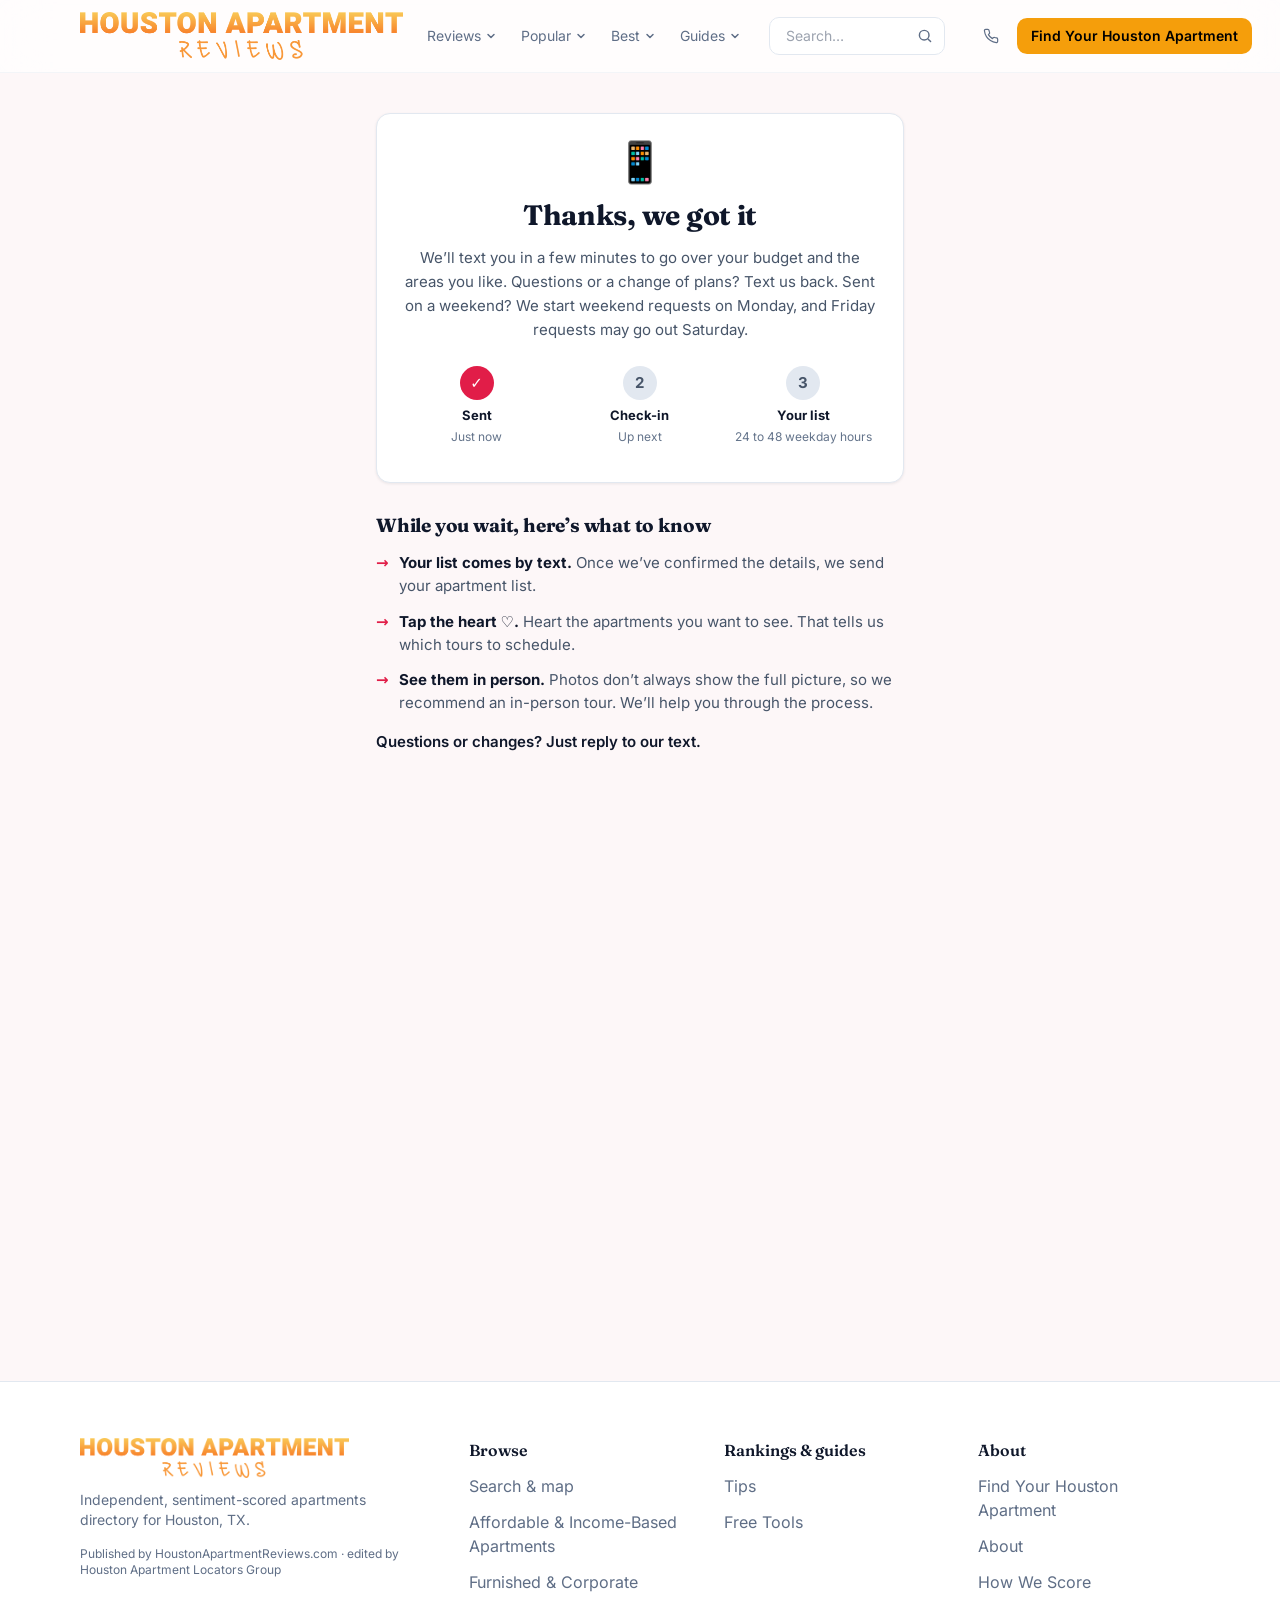
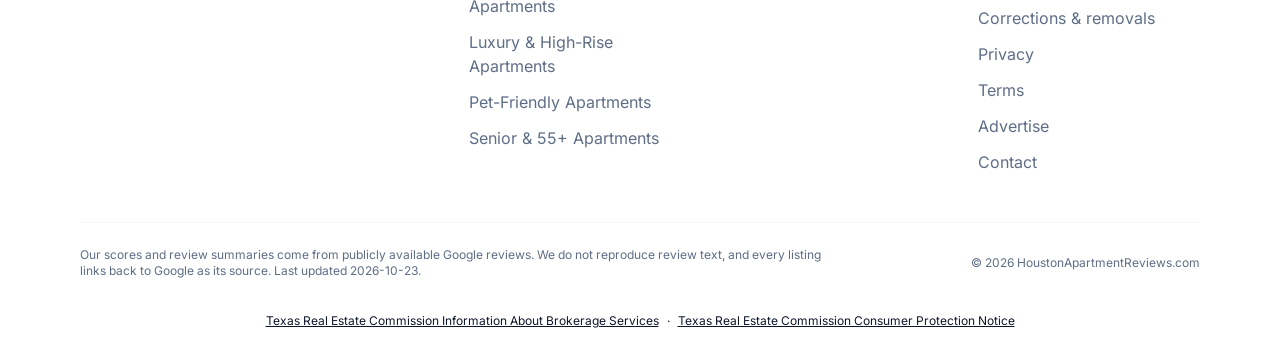
==== commit 28e07bbb: "Bring over the sca-houston lead form Rebuild the page from the houstonapartmentreviews.com /free-quo" ====
--- a/thank-you/index.html
+++ b/thank-you/index.html
@@ -1,113 +1,5 @@
-<!doctype html>
-<html lang="en" data-preset="modern" data-base="light" data-hero="full-bleed" data-header="solid" data-cards="registry" style="--lp-primary-50:255 245 245;--lp-primary-100:255 232 232;--lp-primary-200:255 205 205;--lp-primary-300:252 168 170;--lp-primary-400:243 116 125;--lp-primary-500:225 29 72;--lp-primary-600:192 21 59;--lp-primary-700:149 9 43;--lp-primary-800:135 6 38;--lp-primary-900:110 1 28;--lp-secondary-50:250 243 244;--lp-secondary-100:243 227 229;--lp-secondary-200:229 195 199;--lp-secondary-300:208 152 159;--lp-secondary-400:177 96 110;--lp-secondary-500:136 19 55;--lp-secondary-600:119 18 48;--lp-secondary-700:96 16 39;--lp-secondary-800:89 16 36;--lp-secondary-900:76 14 30;--lp-neutral-50:248 247 247;--lp-neutral-100:238 237 236;--lp-neutral-200:218 216 215;--lp-neutral-300:192 189 186;--lp-neutral-400:159 153 150;--lp-neutral-500:120 113 108;--lp-neutral-600:102 96 91;--lp-neutral-700:78 73 70;--lp-neutral-800:70 66 63;--lp-neutral-900:56 53 50;--lp-accent-50:255 250 245;--lp-accent-100:255 244 232;--lp-accent-200:254 231 205;--lp-accent-300:253 213 168;--lp-accent-400:250 189 115;--lp-accent-500:245 158 11;--lp-accent-600:205 130 0;--lp-accent-700:153 94 0;--lp-accent-800:137 82 0;--lp-accent-900:107 61 0;--lp-surface:253 247 248;--lp-surface-alt:249 238 241;--lp-surface-container:255 255 255;--lp-surface-container-high:241 245 249;--lp-on-surface:15 23 42;--lp-on-surface-variant:95 110 134;--lp-outline:226 232 240;--lp-outline-variant:241 245 249;--lp-accent:245 158 11;--lp-on-accent:0 0 0;--lp-brand:#e11d48;--lp-accent:#f59e0b;--lp-font:'Inter', system-ui, -apple-system, Segoe UI, Roboto, sans-serif;--lp-font-heading:'Fraunces', Georgia, serif;--lp-heading-weight:700;--lp-heading-tracking:-0.01em;--lp-text-display-desktop:48px;--lp-text-display-mobile:34px;--lp-text-display-tracking:-0.01em;--lp-text-h1-desktop:40px;--lp-text-h1-mobile:30px;--lp-text-h1-tracking:-0.01em;--lp-text-h2-desktop:28px;--lp-text-h2-mobile:23px;--lp-text-h2-tracking:0em;--lp-text-h3-desktop:22px;--lp-text-h3-mobile:19px;--lp-text-h3-tracking:0em;--lp-radius-sm:0.375rem;--lp-radius-md:0.625rem;--lp-radius-lg:0.875rem;--lp-radius-xl:1.25rem;--lp-radius-card:14px;--lp-radius-btn:10px;--lp-radius-chip:0.5rem;--lp-shadow-card:0 1px 3px rgb(15 23 42 / 0.08), 0 1px 2px rgb(15 23 42 / 0.04);--lp-shadow-hover:0 10px 28px rgb(15 23 42 / 0.12);--lp-card-border:1px solid transparent;--lp-ghost-border:1px solid transparent;--lp-ghost-bg:rgb(var(--lp-surface-alt));--lp-ghost-bg-hover:rgb(var(--lp-surface-container-high));--lp-link-decoration:none;--lp-link-underline-color:transparent;--lp-signature:none;">
-<head>
-<meta charset="utf-8">
-<meta name="viewport" content="width=device-width, initial-scale=1">
-<title>That's It — Your Part Took Two Minutes | Houston Apartment Reviews</title>
-<meta name="description" content="Your request is with our Houston locating team. Here's exactly what happens next.">
-<link rel="canonical" href="https://help.houstonapartmentreviews.com/thank-you/">
-<link rel="icon" href="/images/favicon.png">
-<link rel="apple-touch-icon" href="/images/favicon.png">
-<meta name="theme-color" content="#fdf7f8">
-<link rel="preconnect" href="https://fonts.googleapis.com"><link rel="preconnect" href="https://fonts.gstatic.com" crossorigin><link href="https://fonts.googleapis.com/css2?family=Inter:wght@400;500;600;700&family=Fraunces:wght@400;500;600;700&display=swap" rel="stylesheet">
-<link rel="stylesheet" href="/css/site.css">
-<style>body{font-family:var(--lp-font)}</style>
-<style>
-/* form-card utilities the compiled site CSS does not include */
-.bg-action-orange { background-color: #e11d48; }
-.text-navy-deep { color: #111827; }
-.bg-gray-50 { background-color: #f9fafb; }
-.bg-gray-200 { background-color: #e5e7eb; }
-.border-gray-100 { border-color: #f3f4f6; }
-.border-gray-200 { border-color: #e5e7eb; }
-.border-gray-300 { border-color: #d1d5db; }
-.text-gray-300 { color: #d1d5db; }
-.text-gray-400 { color: #9ca3af; }
-.text-gray-500 { color: #6b7280; }
-.text-gray-700 { color: #374151; }
-.text-gray-900 { color: #111827; }
-.h-3\.5 { height: .875rem; }
-.w-3\.5 { width: .875rem; }
-.h-px { height: 1px; }
-.min-h-\[1\.25rem\] { min-height: 1.25rem; }
-.text-\[10px\] { font-size: 10px; }
-.text-\[11px\] { font-size: 11px; }
-.shadow-md { box-shadow: 0 4px 6px -1px rgb(0 0 0 / .1), 0 2px 4px -2px rgb(0 0 0 / .1); }
-.hover\:shadow-lg:hover { box-shadow: 0 10px 15px -3px rgb(0 0 0 / .1), 0 4px 6px -4px rgb(0 0 0 / .1); }
-.transition-shadow { transition: box-shadow .15s; }
-.outline-none { outline: none; }
-.disabled\:opacity-40:disabled { opacity: .4; }
-.disabled\:cursor-not-allowed:disabled { cursor: not-allowed; }
-.focus\:border-action-orange:focus { border-color: #e11d48; }
-.focus\:ring-1:focus { box-shadow: 0 0 0 3px rgb(225 29 72 / .18); }
-.focus\:ring-action-orange:focus { outline: none; }
-.hou-card input, .hou-card select { font-family: var(--lp-font); background: #fff; }
-.hou-card input[type="checkbox"] { accent-color: #e11d48; }
-/* iOS zoom rule: controls must be >=16px on phones or Safari force-zooms */
-@media (max-width: 640px) {
-  .hou-card input:not([type=checkbox]), .hou-card select { font-size: 16px !important; }
-}
-
-/* page chrome */
-.serif { font-family: var(--lp-font-heading); font-weight: var(--lp-heading-weight, 700);
-  letter-spacing: -0.01em; }
-.hero-rose { background: linear-gradient(180deg, rgb(var(--lp-primary-50)) 0%, rgb(var(--lp-surface)) 100%); }
-.hou-card { background: #fff; border-radius: 1rem; border: 1px solid rgb(var(--lp-outline));
-  box-shadow: 0 18px 50px rgb(140 30 60 / .12); overflow: hidden; }
-.statband { display: flex; flex-wrap: wrap; justify-content: center; gap: 1.25rem 2.75rem; }
-.statband .num { font-family: var(--lp-font-heading); font-size: 1.8rem; color: rgb(var(--lp-primary-600)); }
-.statband .lbl { font-size: 12.5px; color: rgb(var(--lp-on-surface-variant)); margin-top: 1px; }
-.ed-num { font-family: var(--lp-font-heading); font-size: 2.4rem; line-height: 1;
-  color: rgb(var(--lp-primary-300)); flex-shrink: 0; width: 3.2rem; }
-.rose-btn { display: inline-block; background: #e11d48; color: #fff; font-weight: 700;
-  border-radius: var(--lp-radius-btn, 10px); text-decoration: none;
-  box-shadow: 0 4px 14px rgb(225 29 72 / .3); }
-.rose-btn:hover { background: #be123c; }
-/* layout utilities missing from the compiled site CSS */
-.pt-5 { padding-top: 1.25rem; }
-.pb-5 { padding-bottom: 1.25rem; }
-.pb-10 { padding-bottom: 2.5rem; }
-.pb-12 { padding-bottom: 3rem; }
-.py-3\.5 { padding-top: .875rem; padding-bottom: .875rem; }
-.space-y-6 > * + * { margin-top: 1.5rem; }
-.gap-x-3 { column-gap: .75rem; }
-.gap-y-1 { row-gap: .25rem; }
-.text-\[13px\] { font-size: 13px; }
-.text-\[15px\] { font-size: 15px; }
-.text-\[26px\] { font-size: 26px; }
-.leading-\[1\.18\] { line-height: 1.18; }
-.space-y-8 > * + * { margin-top: 2rem; }
-.space-y-5 > * + * { margin-top: 1.25rem; }
-@media (min-width: 640px) {
-  .sm\:pt-9 { padding-top: 2.25rem; }
-  .sm\:text-\[38px\] { font-size: 38px; }
-  .sm\:text-base { font-size: 16px; line-height: 1.5rem; }
-}
-@media (min-width: 768px) {
-  .md\:grid-cols-2 { grid-template-columns: repeat(2, minmax(0, 1fr)); }
-}
-</style>
-<meta name="robots" content="noindex, nofollow">
-
-<style>
-.savenum { display:flex; flex-wrap:wrap; align-items:center; justify-content:center; gap:.5rem 1rem;
-  background: #fff; border: 2px solid #e11d48;
-  border-radius: 14px; padding: 1rem 1.25rem; }
-.savenum a { font-family: var(--lp-font-heading); font-weight: 700; font-size: 1.35rem;
-  color: #111827; text-decoration: none; white-space: nowrap; }
-.savenum a:hover { color: #e11d48; }
-</style>
-</head>
-<body class="min-h-screen flex flex-col">
-<header class="lp-site-header sticky top-0 z-50 border-b border-outline bg-surface-container/95 backdrop-blur transition-colors duration-300"> <div class="mx-auto flex max-w-6xl items-center justify-between gap-6 px-4 py-3"> <a href="https://houstonapartmentreviews.com/" class="flex shrink-0 items-center gap-2"> <img src="/images/logo.png" alt="Houston Apartment Reviews Directory" class="h-12 w-auto">  </a> <!-- Desktop nav. Kept intentionally lean (4-5 items): no Home (the logo covers it), tools fold
-         into the guides dropdown, and About/Methodology live in the footer only. --> <nav class="hidden items-center gap-6 md:flex" aria-label="Primary"> <!-- Browse --> <div class="relative group"> <button type="button" class="inline-flex items-center gap-1 border-b-2 pb-0.5 text-sm transition-colors border-transparent text-on-surface-variant hover:text-primary-600" aria-haspopup="true">Reviews <svg class="h-3 w-3" viewBox="0 0 12 12" fill="none" aria-hidden="true"><path d="M3 4.5 6 7.5 9 4.5" stroke="currentColor" stroke-width="1.5" stroke-linecap="round" stroke-linejoin="round"/></svg></button> <div class="lp-menu invisible absolute left-0 top-full z-30 max-h-[70vh] min-w-[16rem] overflow-y-auto p-2 opacity-0 transition-opacity duration-150 group-hover:visible group-hover:opacity-100 group-focus-within:visible group-focus-within:opacity-100"> <a href="https://houstonapartmentreviews.com/browse/" class="flex items-center justify-between rounded-btn px-3 py-2 text-sm font-semibold text-primary-600 hover:bg-primary-50">Search &amp; map <span aria-hidden="true">&rarr;</span></a> <div class="my-1 border-t border-outline-variant"></div>  <a href="https://houstonapartmentreviews.com/browse/?category=affordable-housing" class="block rounded-btn px-3 py-2 text-sm text-on-surface-variant hover:bg-surface-alt hover:text-primary-700">Affordable &amp; Income-Based Apartments</a><a href="https://houstonapartmentreviews.com/browse/?category=furnished-corporate" class="block rounded-btn px-3 py-2 text-sm text-on-surface-variant hover:bg-surface-alt hover:text-primary-700">Furnished &amp; Corporate Apartments</a><a href="https://houstonapartmentreviews.com/browse/?category=luxury-high-rise" class="block rounded-btn px-3 py-2 text-sm text-on-surface-variant hover:bg-surface-alt hover:text-primary-700">Luxury &amp; High-Rise Apartments</a><a href="https://houstonapartmentreviews.com/browse/?category=pet-friendly" class="block rounded-btn px-3 py-2 text-sm text-on-surface-variant hover:bg-surface-alt hover:text-primary-700">Pet-Friendly Apartments</a><a href="https://houstonapartmentreviews.com/browse/?category=senior-55plus" class="block rounded-btn px-3 py-2 text-sm text-on-surface-variant hover:bg-surface-alt hover:text-primary-700">Senior &amp; 55+ Apartments</a><a href="https://houstonapartmentreviews.com/browse/?category=student-housing" class="block rounded-btn px-3 py-2 text-sm text-on-surface-variant hover:bg-surface-alt hover:text-primary-700">Student Apartments</a><a href="https://houstonapartmentreviews.com/browse/?category=townhome-style" class="block rounded-btn px-3 py-2 text-sm text-on-surface-variant hover:bg-surface-alt hover:text-primary-700">Townhome &amp; Garden-Style Apartments</a> </div> </div> <!-- Cities (entered hub cities, capped; shown alongside Areas in the mixed case). The see-all
-           goes to /locations/, which lists every hub AND coverage city. --> <div class="relative group"> <button type="button" class="inline-flex items-center gap-1 border-b-2 pb-0.5 text-sm transition-colors border-transparent text-on-surface-variant hover:text-primary-600" aria-haspopup="true">Popular <svg class="h-3 w-3" viewBox="0 0 12 12" fill="none" aria-hidden="true"><path d="M3 4.5 6 7.5 9 4.5" stroke="currentColor" stroke-width="1.5" stroke-linecap="round" stroke-linejoin="round"/></svg></button> <div class="lp-menu invisible absolute left-0 top-full z-30 max-h-[70vh] min-w-[16rem] overflow-y-auto p-2 opacity-0 transition-opacity duration-150 group-hover:visible group-hover:opacity-100 group-focus-within:visible group-focus-within:opacity-100"> <a href="https://houstonapartmentreviews.com/katy/" class="block rounded-btn px-3 py-2 text-sm text-on-surface-variant hover:bg-surface-alt hover:text-primary-700">Katy</a><a href="https://houstonapartmentreviews.com/the-woodlands/" class="block rounded-btn px-3 py-2 text-sm text-on-surface-variant hover:bg-surface-alt hover:text-primary-700">The Woodlands</a><a href="https://houstonapartmentreviews.com/sugar-land/" class="block rounded-btn px-3 py-2 text-sm text-on-surface-variant hover:bg-surface-alt hover:text-primary-700">Sugar Land</a><a href="https://houstonapartmentreviews.com/houston-tx/" class="block rounded-btn px-3 py-2 text-sm text-on-surface-variant hover:bg-surface-alt hover:text-primary-700">Houston, TX</a> <div class="my-1 border-t border-outline-variant"></div> <a href="https://houstonapartmentreviews.com/locations/" class="flex items-center justify-between rounded-btn px-3 py-2 text-sm font-semibold text-primary-600 hover:bg-primary-50">All locations <span aria-hidden="true">&rarr;</span></a> </div> </div> <!-- Areas (region's own neighborhoods) -->  <!-- Best --> <div class="relative group"> <button type="button" class="inline-flex items-center gap-1 border-b-2 pb-0.5 text-sm transition-colors border-transparent text-on-surface-variant hover:text-primary-600" aria-haspopup="true">Best <svg class="h-3 w-3" viewBox="0 0 12 12" fill="none" aria-hidden="true"><path d="M3 4.5 6 7.5 9 4.5" stroke="currentColor" stroke-width="1.5" stroke-linecap="round" stroke-linejoin="round"/></svg></button> <div class="lp-menu invisible absolute left-0 top-full z-30 max-h-[70vh] min-w-[16rem] overflow-y-auto p-2 opacity-0 transition-opacity duration-150 group-hover:visible group-hover:opacity-100 group-focus-within:visible group-focus-within:opacity-100"> <a href="https://houstonapartmentreviews.com/houston-tx/best/apartments/" class="block rounded-btn px-3 py-2 text-sm text-on-surface-variant hover:bg-surface-alt hover:text-primary-700">Best Apartments in Houston</a><a href="https://houstonapartmentreviews.com/katy/best/apartments/" class="block rounded-btn px-3 py-2 text-sm text-on-surface-variant hover:bg-surface-alt hover:text-primary-700">Best Apartments in Katy</a><a href="https://houstonapartmentreviews.com/sugar-land/best/apartments/" class="block rounded-btn px-3 py-2 text-sm text-on-surface-variant hover:bg-surface-alt hover:text-primary-700">Best Apartments in Sugar Land</a><a href="https://houstonapartmentreviews.com/the-woodlands/best/apartments/" class="block rounded-btn px-3 py-2 text-sm text-on-surface-variant hover:bg-surface-alt hover:text-primary-700">Best Apartments in The Woodlands</a> <div class="my-1 border-t border-outline-variant"></div> <a href="https://houstonapartmentreviews.com/best/" class="flex items-center justify-between rounded-btn px-3 py-2 text-sm font-semibold text-primary-600 hover:bg-primary-50">All rankings <span aria-hidden="true">&rarr;</span></a> </div> </div> <!-- Content sections: ONE dropdown of section INDEX links (Guides / Tools / Resources / Glossary),
-           never the individual guide/tool titles. Parent label varied per site (navLabel('sections')). --> <div class="relative group"> <button type="button" class="inline-flex items-center gap-1 border-b-2 pb-0.5 text-sm transition-colors border-transparent text-on-surface-variant hover:text-primary-600" aria-haspopup="true">Guides <svg class="h-3 w-3" viewBox="0 0 12 12" fill="none" aria-hidden="true"><path d="M3 4.5 6 7.5 9 4.5" stroke="currentColor" stroke-width="1.5" stroke-linecap="round" stroke-linejoin="round"/></svg></button> <div class="lp-menu invisible absolute left-0 top-full z-30 max-h-[70vh] min-w-[16rem] overflow-y-auto p-2 opacity-0 transition-opacity duration-150 group-hover:visible group-hover:opacity-100 group-focus-within:visible group-focus-within:opacity-100"> <a href="https://houstonapartmentreviews.com/guide/" class="block rounded-btn px-3 py-2 text-sm text-on-surface-variant hover:bg-surface-alt hover:text-primary-700">Tips</a><a href="https://houstonapartmentreviews.com/tools/" class="block rounded-btn px-3 py-2 text-sm text-on-surface-variant hover:bg-surface-alt hover:text-primary-700">Free Tools</a><a href="https://houstonapartmentreviews.com/resources/" class="block rounded-btn px-3 py-2 text-sm text-on-surface-variant hover:bg-surface-alt hover:text-primary-700">Resources</a><a href="https://houstonapartmentreviews.com/glossary/" class="block rounded-btn px-3 py-2 text-sm text-on-surface-variant hover:bg-surface-alt hover:text-primary-700">Dictionary</a> </div> </div> <a href="https://houstonapartmentreviews.com/compare/" class="inline-flex items-center gap-1 border-b-2 pb-0.5 text-sm transition-colors border-transparent text-on-surface-variant hover:text-primary-600">Compare</a> <form action="https://houstonapartmentreviews.com/browse/" method="get" role="search" class="relative ml-1"> <label class="sr-only" for="lp-nav-search">Search businesses</label> <input id="lp-nav-search" type="search" name="q" placeholder="Search…" class="lp-input w-44 py-2 pl-4 pr-9 text-sm"> <svg class="pointer-events-none absolute right-3 top-1/2 h-4 w-4 -translate-y-1/2 text-on-surface-variant" viewBox="0 0 20 20" fill="none" aria-hidden="true"><circle cx="9" cy="9" r="6" stroke="currentColor" stroke-width="1.8"></circle><path d="m14 14 3 3" stroke="currentColor" stroke-width="1.8" stroke-linecap="round"></path></svg> </form> <div class="ml-1 flex items-center gap-2"> <a href="tel:713-405-3410" aria-label="Call" class="flex h-9 w-9 items-center justify-center rounded-full text-on-surface-variant transition-colors hover:bg-surface-alt hover:text-primary-600"> <svg class="h-4 w-4" viewBox="0 0 24 24" fill="none" stroke="currentColor" stroke-width="1.8" stroke-linecap="round" stroke-linejoin="round" aria-hidden="true"><path d="M22 16.92v3a2 2 0 0 1-2.18 2 19.79 19.79 0 0 1-8.63-3.07 19.5 19.5 0 0 1-6-6 19.79 19.79 0 0 1-3.07-8.67A2 2 0 0 1 4.11 2h3a2 2 0 0 1 2 1.72c.13.96.36 1.9.7 2.81a2 2 0 0 1-.45 2.11L8.09 9.91a16 16 0 0 0 6 6l1.27-1.27a2 2 0 0 1 2.11-.45c.9.34 1.85.57 2.81.7A2 2 0 0 1 22 16.92Z"></path></svg> </a>  <a href="https://help.houstonapartmentreviews.com/" rel="noopener nofollow" class="lp-accent-bg text-on-accent whitespace-nowrap rounded-btn px-3.5 py-2 text-sm font-semibold">Find Your Houston Apartment</a> </div> </nav> <!-- Mobile menu: full-screen sheet. <details> keeps it working with no JS; the burger swaps to
-         an X via CSS on [open]. The panel is ABSOLUTE (top-full), not fixed: the header's
-         backdrop-blur creates a containing block for fixed descendants, so position:fixed would
-         resolve against the header box, not the viewport. Anchoring to the header (itself
-         fixed/sticky at top-0) gives the same full-screen result reliably. --> <details class="lp-mnav md:hidden"> <summary class="lp-btn-ghost flex cursor-pointer list-none p-2 text-on-surface-variant" aria-label="Menu"> <svg class="lp-mnav-burger h-5 w-5" viewBox="0 0 24 24" fill="none" aria-hidden="true"><path d="M4 7h16M4 12h16M4 17h16" stroke="currentColor" stroke-width="1.8" stroke-linecap="round"></path></svg> <svg class="lp-mnav-close hidden h-5 w-5" viewBox="0 0 24 24" fill="none" aria-hidden="true"><path d="m6 6 12 12M18 6 6 18" stroke="currentColor" stroke-width="1.8" stroke-linecap="round"></path></svg> <span class="sr-only">Menu</span> </summary> <div class="lp-mnav-panel absolute inset-x-0 top-full z-40 overflow-y-auto overscroll-contain border-t border-outline bg-surface-container"> <div class="mx-auto max-w-6xl px-4 pb-8 pt-4"> <form action="https://houstonapartmentreviews.com/browse/" method="get" role="search" class="relative mb-2"> <label class="sr-only" for="lp-mnav-search">Search businesses</label> <input id="lp-mnav-search" type="search" name="q" placeholder="Search businesses…" class="lp-input w-full py-3 pl-4 pr-11 text-base"> <svg class="pointer-events-none absolute right-4 top-1/2 h-5 w-5 -translate-y-1/2 text-on-surface-variant" viewBox="0 0 20 20" fill="none" aria-hidden="true"><circle cx="9" cy="9" r="6" stroke="currentColor" stroke-width="1.8"></circle><path d="m14 14 3 3" stroke="currentColor" stroke-width="1.8" stroke-linecap="round"></path></svg> </form> <div class="mb-3 flex gap-2"> <a href="https://help.houstonapartmentreviews.com/" rel="noopener nofollow" class="lp-accent-bg text-on-accent flex-1 rounded-btn px-4 py-3 text-center text-base font-semibold">Find Your Houston Apartment</a> <a href="tel:713-405-3410" class="flex items-center justify-center rounded-btn border border-outline px-4 py-3 text-base font-medium text-on-surface">Call</a> </div> <nav class="divide-y divide-outline-variant" aria-label="Mobile"> <a href="https://houstonapartmentreviews.com/" class="flex items-center px-1 py-3 text-base font-medium text-on-surface">Home</a> <a href="https://houstonapartmentreviews.com/browse/" class="flex items-center px-1 py-3 text-base font-medium text-on-surface">Browse &amp; map</a> <details class="lp-mnav-group"> <summary class="flex cursor-pointer list-none items-center justify-between px-1 py-3 text-base font-medium text-on-surface">Reviews <svg class="lp-mnav-chev h-4 w-4 shrink-0 text-on-surface-variant transition-transform duration-150" viewBox="0 0 12 12" fill="none" aria-hidden="true"><path d="M3 4.5 6 7.5 9 4.5" stroke="currentColor" stroke-width="1.5" stroke-linecap="round" stroke-linejoin="round"/></svg></summary> <div class="pb-3">  <a href="https://houstonapartmentreviews.com/browse/?category=affordable-housing" class="block rounded-btn px-3 py-2.5 text-[15px] text-on-surface-variant hover:bg-surface-alt hover:text-primary-700">Affordable &amp; Income-Based Apartments</a><a href="https://houstonapartmentreviews.com/browse/?category=furnished-corporate" class="block rounded-btn px-3 py-2.5 text-[15px] text-on-surface-variant hover:bg-surface-alt hover:text-primary-700">Furnished &amp; Corporate Apartments</a><a href="https://houstonapartmentreviews.com/browse/?category=luxury-high-rise" class="block rounded-btn px-3 py-2.5 text-[15px] text-on-surface-variant hover:bg-surface-alt hover:text-primary-700">Luxury &amp; High-Rise Apartments</a><a href="https://houstonapartmentreviews.com/browse/?category=pet-friendly" class="block rounded-btn px-3 py-2.5 text-[15px] text-on-surface-variant hover:bg-surface-alt hover:text-primary-700">Pet-Friendly Apartments</a><a href="https://houstonapartmentreviews.com/browse/?category=senior-55plus" class="block rounded-btn px-3 py-2.5 text-[15px] text-on-surface-variant hover:bg-surface-alt hover:text-primary-700">Senior &amp; 55+ Apartments</a><a href="https://houstonapartmentreviews.com/browse/?category=student-housing" class="block rounded-btn px-3 py-2.5 text-[15px] text-on-surface-variant hover:bg-surface-alt hover:text-primary-700">Student Apartments</a><a href="https://houstonapartmentreviews.com/browse/?category=townhome-style" class="block rounded-btn px-3 py-2.5 text-[15px] text-on-surface-variant hover:bg-surface-alt hover:text-primary-700">Townhome &amp; Garden-Style Apartments</a> </div> </details> <details class="lp-mnav-group"> <summary class="flex cursor-pointer list-none items-center justify-between px-1 py-3 text-base font-medium text-on-surface">Popular <svg class="lp-mnav-chev h-4 w-4 shrink-0 text-on-surface-variant transition-transform duration-150" viewBox="0 0 12 12" fill="none" aria-hidden="true"><path d="M3 4.5 6 7.5 9 4.5" stroke="currentColor" stroke-width="1.5" stroke-linecap="round" stroke-linejoin="round"/></svg></summary> <div class="pb-3"> <a href="https://houstonapartmentreviews.com/katy/" class="block rounded-btn px-3 py-2.5 text-[15px] text-on-surface-variant hover:bg-surface-alt hover:text-primary-700">Katy</a><a href="https://houstonapartmentreviews.com/the-woodlands/" class="block rounded-btn px-3 py-2.5 text-[15px] text-on-surface-variant hover:bg-surface-alt hover:text-primary-700">The Woodlands</a><a href="https://houstonapartmentreviews.com/sugar-land/" class="block rounded-btn px-3 py-2.5 text-[15px] text-on-surface-variant hover:bg-surface-alt hover:text-primary-700">Sugar Land</a><a href="https://houstonapartmentreviews.com/houston-tx/" class="block rounded-btn px-3 py-2.5 text-[15px] text-on-surface-variant hover:bg-surface-alt hover:text-primary-700">Houston, TX</a> <a href="https://houstonapartmentreviews.com/locations/" class="block rounded-btn px-3 py-2.5 text-[15px] font-semibold text-primary-600 hover:bg-surface-alt">All locations &rarr;</a> </div> </details>  <a href="https://houstonapartmentreviews.com/best/" class="flex items-center px-1 py-3 text-base font-medium text-on-surface">Best</a> <details class="lp-mnav-group"> <summary class="flex cursor-pointer list-none items-center justify-between px-1 py-3 text-base font-medium text-on-surface">Guides <svg class="lp-mnav-chev h-4 w-4 shrink-0 text-on-surface-variant transition-transform duration-150" viewBox="0 0 12 12" fill="none" aria-hidden="true"><path d="M3 4.5 6 7.5 9 4.5" stroke="currentColor" stroke-width="1.5" stroke-linecap="round" stroke-linejoin="round"/></svg></summary> <div class="pb-3"> <a href="https://houstonapartmentreviews.com/guide/" class="block rounded-btn px-3 py-2.5 text-[15px] text-on-surface-variant hover:bg-surface-alt hover:text-primary-700">Tips</a><a href="https://houstonapartmentreviews.com/tools/" class="block rounded-btn px-3 py-2.5 text-[15px] text-on-surface-variant hover:bg-surface-alt hover:text-primary-700">Free Tools</a><a href="https://houstonapartmentreviews.com/resources/" class="block rounded-btn px-3 py-2.5 text-[15px] text-on-surface-variant hover:bg-surface-alt hover:text-primary-700">Resources</a><a href="https://houstonapartmentreviews.com/glossary/" class="block rounded-btn px-3 py-2.5 text-[15px] text-on-surface-variant hover:bg-surface-alt hover:text-primary-700">Dictionary</a> </div> </details> <a href="https://houstonapartmentreviews.com/compare/" class="flex items-center px-1 py-3 text-base font-medium text-on-surface">Compare</a> </nav> </div> </div> </details> </div> </header>
-<script>
+<!DOCTYPE html><html lang="en" data-preset="modern" data-base="light" data-hero="full-bleed" data-header="glass-overlay" data-cards="registry" style="--lp-primary-50:255 245 245;--lp-primary-100:255 232 232;--lp-primary-200:255 205 205;--lp-primary-300:252 168 170;--lp-primary-400:243 116 125;--lp-primary-500:225 29 72;--lp-primary-600:192 21 59;--lp-primary-700:149 9 43;--lp-primary-800:135 6 38;--lp-primary-900:110 1 28;--lp-secondary-50:250 243 244;--lp-secondary-100:243 227 229;--lp-secondary-200:229 195 199;--lp-secondary-300:208 152 159;--lp-secondary-400:177 96 110;--lp-secondary-500:136 19 55;--lp-secondary-600:119 18 48;--lp-secondary-700:96 16 39;--lp-secondary-800:89 16 36;--lp-secondary-900:76 14 30;--lp-neutral-50:248 247 247;--lp-neutral-100:238 237 236;--lp-neutral-200:218 216 215;--lp-neutral-300:192 189 186;--lp-neutral-400:159 153 150;--lp-neutral-500:120 113 108;--lp-neutral-600:102 96 91;--lp-neutral-700:78 73 70;--lp-neutral-800:70 66 63;--lp-neutral-900:56 53 50;--lp-accent-50:255 250 245;--lp-accent-100:255 244 232;--lp-accent-200:254 231 205;--lp-accent-300:253 213 168;--lp-accent-400:250 189 115;--lp-accent-500:245 158 11;--lp-accent-600:205 130 0;--lp-accent-700:153 94 0;--lp-accent-800:137 82 0;--lp-accent-900:107 61 0;--lp-surface:253 247 248;--lp-surface-alt:249 238 241;--lp-surface-container:255 255 255;--lp-surface-container-high:241 245 249;--lp-on-surface:15 23 42;--lp-on-surface-variant:95 110 134;--lp-outline:226 232 240;--lp-outline-variant:241 245 249;--lp-accent:245 158 11;--lp-on-accent:0 0 0;--lp-brand:#e11d48;--lp-accent:#f59e0b;--lp-font:'Inter', system-ui, -apple-system, Segoe UI, Roboto, sans-serif;--lp-font-heading:'Fraunces', Georgia, serif;--lp-heading-weight:700;--lp-heading-tracking:-0.01em;--lp-text-display-desktop:48px;--lp-text-display-mobile:34px;--lp-text-display-tracking:-0.01em;--lp-text-h1-desktop:40px;--lp-text-h1-mobile:30px;--lp-text-h1-tracking:-0.01em;--lp-text-h2-desktop:28px;--lp-text-h2-mobile:23px;--lp-text-h2-tracking:0em;--lp-text-h3-desktop:22px;--lp-text-h3-mobile:19px;--lp-text-h3-tracking:0em;--lp-radius-sm:0.375rem;--lp-radius-md:0.625rem;--lp-radius-lg:0.875rem;--lp-radius-xl:1.25rem;--lp-radius-card:14px;--lp-radius-btn:10px;--lp-radius-chip:0.5rem;--lp-shadow-card:0 1px 3px rgb(15 23 42 / 0.08), 0 1px 2px rgb(15 23 42 / 0.04);--lp-shadow-hover:0 10px 28px rgb(15 23 42 / 0.12);--lp-card-border:1px solid transparent;--lp-ghost-border:1px solid transparent;--lp-ghost-bg:rgb(var(--lp-surface-alt));--lp-ghost-bg-hover:rgb(var(--lp-surface-container-high));--lp-link-decoration:none;--lp-link-underline-color:transparent;--lp-signature:none;"> <head><script src="/sca-dropdown-validation.js"></script><script src="/guest-card-copy-v1.js"></script><meta charset="utf-8"><meta name="viewport" content="width=device-width, initial-scale=1"><title>Thank You | Houston Apartment Reviews</title><meta name="robots" content="noindex, nofollow"><link rel="icon" href="/images/brand/favicon.png"><link rel="preload" href="/fonts/fraunces-latin.woff2" as="font" type="font/woff2" crossorigin><style>@font-face{font-family:'Fraunces';font-style:normal;font-weight:400 700;font-display:swap;src:url(/fonts/fraunces-vietnamese.woff2) format('woff2');unicode-range:U+0102-0103, U+0110-0111, U+0128-0129, U+0168-0169, U+01A0-01A1, U+01AF-01B0, U+0300-0301, U+0303-0304, U+0308-0309, U+0323, U+0329, U+1EA0-1EF9, U+20AB}@font-face{font-family:'Fraunces';font-style:normal;font-weight:400 700;font-display:swap;src:url(/fonts/fraunces-latin-ext.woff2) format('woff2');unicode-range:U+0100-02BA, U+02BD-02C5, U+02C7-02CC, U+02CE-02D7, U+02DD-02FF, U+0304, U+0308, U+0329, U+1D00-1DBF, U+1E00-1E9F, U+1EF2-1EFF, U+2020, U+20A0-20AB, U+20AD-20C4, U+2113, U+2C60-2C7F, U+A720-A7FF}@font-face{font-family:'Fraunces';font-style:normal;font-weight:400 700;font-display:swap;src:url(/fonts/fraunces-latin.woff2) format('woff2');unicode-range:U+0000-00FF, U+0131, U+0152-0153, U+02BB-02BC, U+02C6, U+02DA, U+02DC, U+0304, U+0308, U+0329, U+2000-206F, U+20AC, U+2122, U+2191, U+2193, U+2212, U+2215, U+FEFF, U+FFFD}@font-face{font-family:'Inter';font-style:normal;font-weight:400 700;font-display:swap;src:url(/fonts/inter-cyrillic-ext.woff2) format('woff2');unicode-range:U+0460-052F, U+1C80-1C8A, U+20B4, U+2DE0-2DFF, U+A640-A69F, U+FE2E-FE2F}@font-face{font-family:'Inter';font-style:normal;font-weight:400 700;font-display:swap;src:url(/fonts/inter-cyrillic.woff2) format('woff2');unicode-range:U+0301, U+0400-045F, U+0490-0491, U+04B0-04B1, U+2116}@font-face{font-family:'Inter';font-style:normal;font-weight:400 700;font-display:swap;src:url(/fonts/inter-greek-ext.woff2) format('woff2');unicode-range:U+1F00-1FFF}@font-face{font-family:'Inter';font-style:normal;font-weight:400 700;font-display:swap;src:url(/fonts/inter-greek.woff2) format('woff2');unicode-range:U+0370-0377, U+037A-037F, U+0384-038A, U+038C, U+038E-03A1, U+03A3-03FF}@font-face{font-family:'Inter';font-style:normal;font-weight:400 700;font-display:swap;src:url(/fonts/inter-vietnamese.woff2) format('woff2');unicode-range:U+0102-0103, U+0110-0111, U+0128-0129, U+0168-0169, U+01A0-01A1, U+01AF-01B0, U+0300-0301, U+0303-0304, U+0308-0309, U+0323, U+0329, U+1EA0-1EF9, U+20AB}@font-face{font-family:'Inter';font-style:normal;font-weight:400 700;font-display:swap;src:url(/fonts/inter-latin-ext.woff2) format('woff2');unicode-range:U+0100-02BA, U+02BD-02C5, U+02C7-02CC, U+02CE-02D7, U+02DD-02FF, U+0304, U+0308, U+0329, U+1D00-1DBF, U+1E00-1E9F, U+1EF2-1EFF, U+2020, U+20A0-20AB, U+20AD-20C4, U+2113, U+2C60-2C7F, U+A720-A7FF}@font-face{font-family:'Inter';font-style:normal;font-weight:400 700;font-display:swap;src:url(/fonts/inter-latin.woff2) format('woff2');unicode-range:U+0000-00FF, U+0131, U+0152-0153, U+02BB-02BC, U+02C6, U+02DA, U+02DC, U+0304, U+0308, U+0329, U+2000-206F, U+20AC, U+2122, U+2191, U+2193, U+2212, U+2215, U+FEFF, U+FFFD}body{font-family:var(--lp-font)}</style><link rel="stylesheet" href="/_astro/_slug_.nyY0su0v.css">
+<link rel="stylesheet" href="/_astro/_slug_.DCW_JxmH.css"><link rel="stylesheet" href="/css/form.css"><style>@media (max-width:767px){header.lp-site-header img{height:auto;max-width:calc(100vw - 96px)}}.bca .har-h1{font-family:var(--lp-font-heading);font-weight:700;font-size:24px;line-height:1.2;color:rgb(var(--lp-on-surface));margin:0 0 4px;text-wrap:balance}@media (min-width:768px){.bca .har-h1{font-size:30px}}</style></head><body class="min-h-screen flex flex-col"><header class="lp-site-header sticky top-0 z-40 border-b border-outline/40 bg-surface-container/70 backdrop-blur-xl"> <div class="mx-auto flex max-w-6xl items-center justify-between gap-6 px-4 py-3"> <a href="https://houstonapartmentreviews.com/" class="flex shrink-0 items-center gap-2"> <img src="/images/brand/logo.png" alt="Houston Apartment Reviews Directory" class="h-12 w-auto">  </a>  <nav class="hidden items-center gap-6 md:flex" aria-label="Primary">  <div class="relative group"> <button type="button" class="inline-flex items-center gap-1 border-b-2 pb-0.5 text-sm transition-colors border-transparent text-on-surface-variant hover:text-primary-600" aria-haspopup="true">Reviews <svg class="h-3 w-3" viewBox="0 0 12 12" fill="none" aria-hidden="true"><path d="M3 4.5 6 7.5 9 4.5" stroke="currentColor" stroke-width="1.5" stroke-linecap="round" stroke-linejoin="round"/></svg></button> <div class="lp-menu invisible absolute left-0 top-full z-30 max-h-[70vh] min-w-[16rem] overflow-y-auto p-2 opacity-0 transition-opacity duration-150 group-hover:visible group-hover:opacity-100 group-focus-within:visible group-focus-within:opacity-100"> <a href="https://houstonapartmentreviews.com/browse/" class="flex items-center justify-between rounded-btn px-3 py-2 text-sm font-semibold text-primary-600 hover:bg-primary-50">Search &amp; map <span aria-hidden="true">&rarr;</span></a> <div class="my-1 border-t border-outline-variant"></div> <a href="https://houstonapartmentreviews.com/category/affordable-housing/" class="block rounded-btn px-3 py-2 text-sm text-on-surface-variant hover:bg-surface-alt hover:text-primary-700">Affordable &amp; Income-Based Apartments</a><a href="https://houstonapartmentreviews.com/category/furnished-corporate/" class="block rounded-btn px-3 py-2 text-sm text-on-surface-variant hover:bg-surface-alt hover:text-primary-700">Furnished &amp; Corporate Apartments</a><a href="https://houstonapartmentreviews.com/category/luxury-high-rise/" class="block rounded-btn px-3 py-2 text-sm text-on-surface-variant hover:bg-surface-alt hover:text-primary-700">Luxury &amp; High-Rise Apartments</a><a href="https://houstonapartmentreviews.com/category/pet-friendly/" class="block rounded-btn px-3 py-2 text-sm text-on-surface-variant hover:bg-surface-alt hover:text-primary-700">Pet-Friendly Apartments</a><a href="https://houstonapartmentreviews.com/category/senior-55plus/" class="block rounded-btn px-3 py-2 text-sm text-on-surface-variant hover:bg-surface-alt hover:text-primary-700">Senior &amp; 55+ Apartments</a><a href="https://houstonapartmentreviews.com/category/student-housing/" class="block rounded-btn px-3 py-2 text-sm text-on-surface-variant hover:bg-surface-alt hover:text-primary-700">Student Apartments</a><a href="https://houstonapartmentreviews.com/category/townhome-style/" class="block rounded-btn px-3 py-2 text-sm text-on-surface-variant hover:bg-surface-alt hover:text-primary-700">Townhome &amp; Garden-Style Apartments</a>  </div> </div>  <div class="relative group"> <button type="button" class="inline-flex items-center gap-1 border-b-2 pb-0.5 text-sm transition-colors border-transparent text-on-surface-variant hover:text-primary-600" aria-haspopup="true">Popular <svg class="h-3 w-3" viewBox="0 0 12 12" fill="none" aria-hidden="true"><path d="M3 4.5 6 7.5 9 4.5" stroke="currentColor" stroke-width="1.5" stroke-linecap="round" stroke-linejoin="round"/></svg></button> <div class="lp-menu invisible absolute left-0 top-full z-30 max-h-[70vh] min-w-[16rem] overflow-y-auto p-2 opacity-0 transition-opacity duration-150 group-hover:visible group-hover:opacity-100 group-focus-within:visible group-focus-within:opacity-100"> <a href="https://houstonapartmentreviews.com/houston-tx/" class="block rounded-btn px-3 py-2 text-sm text-on-surface-variant hover:bg-surface-alt hover:text-primary-700">Houston, TX</a><a href="https://houstonapartmentreviews.com/katy/" class="block rounded-btn px-3 py-2 text-sm text-on-surface-variant hover:bg-surface-alt hover:text-primary-700">Katy</a><a href="https://houstonapartmentreviews.com/the-woodlands/" class="block rounded-btn px-3 py-2 text-sm text-on-surface-variant hover:bg-surface-alt hover:text-primary-700">The Woodlands</a><a href="https://houstonapartmentreviews.com/sugar-land/" class="block rounded-btn px-3 py-2 text-sm text-on-surface-variant hover:bg-surface-alt hover:text-primary-700">Sugar Land</a> <div class="my-1 border-t border-outline-variant"></div> <a href="https://houstonapartmentreviews.com/locations/" class="flex items-center justify-between rounded-btn px-3 py-2 text-sm font-semibold text-primary-600 hover:bg-primary-50">All locations <span aria-hidden="true">&rarr;</span></a> </div> </div>    <div class="relative group"> <button type="button" class="inline-flex items-center gap-1 border-b-2 pb-0.5 text-sm transition-colors border-transparent text-on-surface-variant hover:text-primary-600" aria-haspopup="true">Best <svg class="h-3 w-3" viewBox="0 0 12 12" fill="none" aria-hidden="true"><path d="M3 4.5 6 7.5 9 4.5" stroke="currentColor" stroke-width="1.5" stroke-linecap="round" stroke-linejoin="round"/></svg></button> <div class="lp-menu invisible absolute left-0 top-full z-30 max-h-[70vh] min-w-[16rem] overflow-y-auto p-2 opacity-0 transition-opacity duration-150 group-hover:visible group-hover:opacity-100 group-focus-within:visible group-focus-within:opacity-100"> <a href="https://houstonapartmentreviews.com/houston-tx/best/apartments/" class="block rounded-btn px-3 py-2 text-sm text-on-surface-variant hover:bg-surface-alt hover:text-primary-700">Best Apartments in Houston</a><a href="https://houstonapartmentreviews.com/katy/best/apartments/" class="block rounded-btn px-3 py-2 text-sm text-on-surface-variant hover:bg-surface-alt hover:text-primary-700">Best Apartments in Katy</a><a href="https://houstonapartmentreviews.com/sugar-land/best/apartments/" class="block rounded-btn px-3 py-2 text-sm text-on-surface-variant hover:bg-surface-alt hover:text-primary-700">Best Apartments in Sugar Land</a><a href="https://houstonapartmentreviews.com/the-woodlands/best/apartments/" class="block rounded-btn px-3 py-2 text-sm text-on-surface-variant hover:bg-surface-alt hover:text-primary-700">Best Apartments in The Woodlands</a> <div class="my-1 border-t border-outline-variant"></div> <a href="https://houstonapartmentreviews.com/best/" class="flex items-center justify-between rounded-btn px-3 py-2 text-sm font-semibold text-primary-600 hover:bg-primary-50">All rankings <span aria-hidden="true">&rarr;</span></a> </div> </div>  <div class="relative group"> <button type="button" class="inline-flex items-center gap-1 border-b-2 pb-0.5 text-sm transition-colors border-transparent text-on-surface-variant hover:text-primary-600" aria-haspopup="true">Guides <svg class="h-3 w-3" viewBox="0 0 12 12" fill="none" aria-hidden="true"><path d="M3 4.5 6 7.5 9 4.5" stroke="currentColor" stroke-width="1.5" stroke-linecap="round" stroke-linejoin="round"/></svg></button> <div class="lp-menu invisible absolute left-0 top-full z-30 max-h-[70vh] min-w-[16rem] overflow-y-auto p-2 opacity-0 transition-opacity duration-150 group-hover:visible group-hover:opacity-100 group-focus-within:visible group-focus-within:opacity-100"> <a href="https://houstonapartmentreviews.com/guide/" class="block rounded-btn px-3 py-2 text-sm text-on-surface-variant hover:bg-surface-alt hover:text-primary-700">Tips</a><a href="https://houstonapartmentreviews.com/tools/" class="block rounded-btn px-3 py-2 text-sm text-on-surface-variant hover:bg-surface-alt hover:text-primary-700">Free Tools</a><a href="https://houstonapartmentreviews.com/resources/" class="block rounded-btn px-3 py-2 text-sm text-on-surface-variant hover:bg-surface-alt hover:text-primary-700">Resources</a><a href="https://houstonapartmentreviews.com/glossary/" class="block rounded-btn px-3 py-2 text-sm text-on-surface-variant hover:bg-surface-alt hover:text-primary-700">Dictionary</a> </div> </div>  <form action="https://houstonapartmentreviews.com/browse/" method="get" role="search" class="relative ml-1"> <label class="sr-only" for="lp-nav-search">Search businesses</label> <input id="lp-nav-search" type="search" name="q" placeholder="Search…" class="lp-input w-44 py-2 pl-4 pr-9 text-sm"> <svg class="pointer-events-none absolute right-3 top-1/2 h-4 w-4 -translate-y-1/2 text-on-surface-variant" viewBox="0 0 20 20" fill="none" aria-hidden="true"><circle cx="9" cy="9" r="6" stroke="currentColor" stroke-width="1.8"></circle><path d="m14 14 3 3" stroke="currentColor" stroke-width="1.8" stroke-linecap="round"></path></svg> </form> <div class="ml-1 flex items-center gap-2"> <a href="tel:713-405-3410" aria-label="Call" class="flex h-9 w-9 items-center justify-center rounded-full text-on-surface-variant transition-colors hover:bg-surface-alt hover:text-primary-600"> <svg class="h-4 w-4" viewBox="0 0 24 24" fill="none" stroke="currentColor" stroke-width="1.8" stroke-linecap="round" stroke-linejoin="round" aria-hidden="true"><path d="M22 16.92v3a2 2 0 0 1-2.18 2 19.79 19.79 0 0 1-8.63-3.07 19.5 19.5 0 0 1-6-6 19.79 19.79 0 0 1-3.07-8.67A2 2 0 0 1 4.11 2h3a2 2 0 0 1 2 1.72c.13.96.36 1.9.7 2.81a2 2 0 0 1-.45 2.11L8.09 9.91a16 16 0 0 0 6 6l1.27-1.27a2 2 0 0 1 2.11-.45c.9.34 1.85.57 2.81.7A2 2 0 0 1 22 16.92Z"></path></svg> </a>  <a href="https://help.houstonapartmentreviews.com/" rel="noopener nofollow" class="lp-accent-bg text-on-accent whitespace-nowrap rounded-btn px-3.5 py-2 text-sm font-semibold">Find Your Houston Apartment</a> </div> </nav>  <details class="lp-mnav md:hidden"> <summary class="lp-btn-ghost flex cursor-pointer list-none p-2 text-on-surface-variant" aria-label="Menu"> <svg class="lp-mnav-burger h-5 w-5" viewBox="0 0 24 24" fill="none" aria-hidden="true"><path d="M4 7h16M4 12h16M4 17h16" stroke="currentColor" stroke-width="1.8" stroke-linecap="round"></path></svg> <svg class="lp-mnav-close hidden h-5 w-5" viewBox="0 0 24 24" fill="none" aria-hidden="true"><path d="m6 6 12 12M18 6 6 18" stroke="currentColor" stroke-width="1.8" stroke-linecap="round"></path></svg> <span class="sr-only">Menu</span> </summary> <div class="lp-mnav-panel absolute inset-x-0 top-full z-40 overflow-y-auto overscroll-contain border-t border-outline bg-surface-container"> <div class="mx-auto max-w-6xl px-4 pb-8 pt-4"> <form action="https://houstonapartmentreviews.com/browse/" method="get" role="search" class="relative mb-2"> <label class="sr-only" for="lp-mnav-search">Search businesses</label> <input id="lp-mnav-search" type="search" name="q" placeholder="Search businesses…" class="lp-input w-full py-3 pl-4 pr-11 text-base"> <svg class="pointer-events-none absolute right-4 top-1/2 h-5 w-5 -translate-y-1/2 text-on-surface-variant" viewBox="0 0 20 20" fill="none" aria-hidden="true"><circle cx="9" cy="9" r="6" stroke="currentColor" stroke-width="1.8"></circle><path d="m14 14 3 3" stroke="currentColor" stroke-width="1.8" stroke-linecap="round"></path></svg> </form> <div class="mb-3 flex gap-2"> <a href="https://help.houstonapartmentreviews.com/" rel="noopener nofollow" class="lp-accent-bg text-on-accent flex-1 rounded-btn px-4 py-3 text-center text-base font-semibold">Find Your Houston Apartment</a> <a href="tel:713-405-3410" class="flex items-center justify-center rounded-btn border border-outline px-4 py-3 text-base font-medium text-on-surface">Call</a> </div> <nav class="divide-y divide-outline-variant" aria-label="Mobile"> <a href="https://houstonapartmentreviews.com/" class="flex items-center px-1 py-3 text-base font-medium text-on-surface">Home</a> <a href="https://houstonapartmentreviews.com/browse/" class="flex items-center px-1 py-3 text-base font-medium text-on-surface">Browse &amp; map</a> <details class="lp-mnav-group"> <summary class="flex cursor-pointer list-none items-center justify-between px-1 py-3 text-base font-medium text-on-surface">Reviews <svg class="lp-mnav-chev h-4 w-4 shrink-0 text-on-surface-variant transition-transform duration-150" viewBox="0 0 12 12" fill="none" aria-hidden="true"><path d="M3 4.5 6 7.5 9 4.5" stroke="currentColor" stroke-width="1.5" stroke-linecap="round" stroke-linejoin="round"/></svg></summary> <div class="pb-3"> <a href="https://houstonapartmentreviews.com/category/affordable-housing/" class="block rounded-btn px-3 py-2.5 text-[15px] text-on-surface-variant hover:bg-surface-alt hover:text-primary-700">Affordable &amp; Income-Based Apartments</a><a href="https://houstonapartmentreviews.com/category/furnished-corporate/" class="block rounded-btn px-3 py-2.5 text-[15px] text-on-surface-variant hover:bg-surface-alt hover:text-primary-700">Furnished &amp; Corporate Apartments</a><a href="https://houstonapartmentreviews.com/category/luxury-high-rise/" class="block rounded-btn px-3 py-2.5 text-[15px] text-on-surface-variant hover:bg-surface-alt hover:text-primary-700">Luxury &amp; High-Rise Apartments</a><a href="https://houstonapartmentreviews.com/category/pet-friendly/" class="block rounded-btn px-3 py-2.5 text-[15px] text-on-surface-variant hover:bg-surface-alt hover:text-primary-700">Pet-Friendly Apartments</a><a href="https://houstonapartmentreviews.com/category/senior-55plus/" class="block rounded-btn px-3 py-2.5 text-[15px] text-on-surface-variant hover:bg-surface-alt hover:text-primary-700">Senior &amp; 55+ Apartments</a><a href="https://houstonapartmentreviews.com/category/student-housing/" class="block rounded-btn px-3 py-2.5 text-[15px] text-on-surface-variant hover:bg-surface-alt hover:text-primary-700">Student Apartments</a><a href="https://houstonapartmentreviews.com/category/townhome-style/" class="block rounded-btn px-3 py-2.5 text-[15px] text-on-surface-variant hover:bg-surface-alt hover:text-primary-700">Townhome &amp; Garden-Style Apartments</a>  </div> </details> <details class="lp-mnav-group"> <summary class="flex cursor-pointer list-none items-center justify-between px-1 py-3 text-base font-medium text-on-surface">Popular <svg class="lp-mnav-chev h-4 w-4 shrink-0 text-on-surface-variant transition-transform duration-150" viewBox="0 0 12 12" fill="none" aria-hidden="true"><path d="M3 4.5 6 7.5 9 4.5" stroke="currentColor" stroke-width="1.5" stroke-linecap="round" stroke-linejoin="round"/></svg></summary> <div class="pb-3"> <a href="https://houstonapartmentreviews.com/houston-tx/" class="block rounded-btn px-3 py-2.5 text-[15px] text-on-surface-variant hover:bg-surface-alt hover:text-primary-700">Houston, TX</a><a href="https://houstonapartmentreviews.com/katy/" class="block rounded-btn px-3 py-2.5 text-[15px] text-on-surface-variant hover:bg-surface-alt hover:text-primary-700">Katy</a><a href="https://houstonapartmentreviews.com/the-woodlands/" class="block rounded-btn px-3 py-2.5 text-[15px] text-on-surface-variant hover:bg-surface-alt hover:text-primary-700">The Woodlands</a><a href="https://houstonapartmentreviews.com/sugar-land/" class="block rounded-btn px-3 py-2.5 text-[15px] text-on-surface-variant hover:bg-surface-alt hover:text-primary-700">Sugar Land</a> <a href="https://houstonapartmentreviews.com/locations/" class="block rounded-btn px-3 py-2.5 text-[15px] font-semibold text-primary-600 hover:bg-surface-alt">All locations &rarr;</a> </div> </details>  <a href="https://houstonapartmentreviews.com/best/" class="flex items-center px-1 py-3 text-base font-medium text-on-surface">Best</a> <details class="lp-mnav-group"> <summary class="flex cursor-pointer list-none items-center justify-between px-1 py-3 text-base font-medium text-on-surface">Guides <svg class="lp-mnav-chev h-4 w-4 shrink-0 text-on-surface-variant transition-transform duration-150" viewBox="0 0 12 12" fill="none" aria-hidden="true"><path d="M3 4.5 6 7.5 9 4.5" stroke="currentColor" stroke-width="1.5" stroke-linecap="round" stroke-linejoin="round"/></svg></summary> <div class="pb-3"> <a href="https://houstonapartmentreviews.com/guide/" class="block rounded-btn px-3 py-2.5 text-[15px] text-on-surface-variant hover:bg-surface-alt hover:text-primary-700">Tips</a><a href="https://houstonapartmentreviews.com/tools/" class="block rounded-btn px-3 py-2.5 text-[15px] text-on-surface-variant hover:bg-surface-alt hover:text-primary-700">Free Tools</a><a href="https://houstonapartmentreviews.com/resources/" class="block rounded-btn px-3 py-2.5 text-[15px] text-on-surface-variant hover:bg-surface-alt hover:text-primary-700">Resources</a><a href="https://houstonapartmentreviews.com/glossary/" class="block rounded-btn px-3 py-2.5 text-[15px] text-on-surface-variant hover:bg-surface-alt hover:text-primary-700">Dictionary</a> </div> </details>  </nav> </div> </div> </details> </div> </header>   <script>
   (function () {
     var h = document.querySelector('header.lp-site-header');
     if (!h) return;
@@ -130,46 +22,6 @@
     atTop();
     window.addEventListener('scroll', atTop, { passive: true });
   })();
-</script>
-<main class="flex-1">
-  <section class="hero-rose border-b border-outline">
-    <div class="mx-auto max-w-2xl px-4 pt-14 pb-9 text-center">
-      <svg xmlns="http://www.w3.org/2000/svg" width="44" height="44" viewBox="0 0 24 24" fill="#16a34a" style="margin:0 auto 12px;display:block;"><path d="M12 2C6.48 2 2 6.48 2 12s4.48 10 10 10 10-4.48 10-10S17.52 2 12 2zm-2 15-5-5 1.41-1.41L10 14.17l7.59-7.59L19 8l-9 9z"/></svg>
-      <h1 class="serif text-3xl text-on-surface">That's it. Your part took two minutes.</h1>
-      <p class="mx-auto mt-3 max-w-md text-on-surface-variant">Ours starts now. First up: a quick text
-        from a locator on our Houston team &mdash; usually within a few minutes during the day.</p>
-      <div class="savenum mx-auto mt-6 max-w-sm">
-        <span class="w-full text-center text-[13px] font-semibold uppercase tracking-wide" style="color:#5f5459">Save our number &mdash; the text comes from</span>
-        <a href="tel:832-652-3659">832-652-3659</a>
-      </div>
-    </div>
-  </section>
-  <section class="border-b border-outline">
-    <div class="mx-auto max-w-3xl px-4 py-12">
-      <h2 class="serif text-2xl text-on-surface">Here's the play-by-play</h2>
-      <ol class="mt-8 space-y-8"><li class="flex gap-4"><span class="ed-num">1.</span><div><h2 class="serif text-xl text-on-surface">Your phone buzzes &mdash; that's us</h2><p class="mt-1.5 text-sm leading-relaxed text-on-surface-variant">Usually within a few minutes, Monday through Saturday: a short text from a locator confirming we have your request. Reply with anything &mdash; a community you're curious about, where you work, a question. A person answers. We may offer a quick call to sharpen the match; prefer texting only? Reply <b>TEXT ONLY</b> and we'll keep it that way.</p></div></li><li class="flex gap-4"><span class="ed-num">2.</span><div><h2 class="serif text-xl text-on-surface">Your request gets a human read</h2><p class="mt-1.5 text-sm leading-relaxed text-on-surface-variant">Budget, timeline, commute, lifestyle, pets, and whatever else you noted. Nothing is auto-processed &mdash; and if you're hunting the best buildings in your price range, say the word and we'll build the list to that bar.</p></div></li><li class="flex gap-4"><span class="ed-num">3.</span><div><h2 class="serif text-xl text-on-surface">We work the phones</h2><p class="mt-1.5 text-sm leading-relaxed text-on-surface-variant">Leasing offices tell us what listing sites can't: this week's actual quotes, live specials, and how they're screening right now.</p></div></li><li class="flex gap-4"><span class="ed-num">4.</span><div><h2 class="serif text-xl text-on-surface">Your compare-ready list arrives &mdash; usually within 24&ndash;48 hours</h2><p class="mt-1.5 text-sm leading-relaxed text-on-surface-variant">Sent to your phone and email: the handful of places that fit, priced this week, specials noted, with our honest take on each &mdash; ready to hold up against anything you've been researching.</p></div></li><li class="flex gap-4"><span class="ed-num">5.</span><div><h2 class="serif text-xl text-on-surface">Then we run the last mile with you</h2><p class="mt-1.5 text-sm leading-relaxed text-on-surface-variant">Pick your favorites and we set up tours, push for concessions and employer discounts, and &mdash; when you apply &mdash; work the property directly as your locator: confirming quotes, answering screening questions, heading off the errors that sink applications. After approval we'll even help you get utilities and renter's insurance squared away.</p></div></li></ol>
-    </div>
-  </section>
-  <section class="border-b border-outline bg-surface-alt">
-    <div class="mx-auto max-w-3xl px-4 py-10">
-      <h2 class="serif text-xl text-on-surface">Why we do this free</h2>
-      <p class="mt-2 max-w-2xl text-sm leading-relaxed text-on-surface-variant">Communities pay locator fees from
-        their advertising budgets when you sign &mdash; the same fee wherever you land. So there's nothing to
-        upsell and no reason to push you anywhere. We just do the legwork: hours of calls you don't have to
-        make, specials you'd never spot, and honest answers with nothing riding on them &mdash; no community can
-        pay to be on your list, the same way none can pay into our rankings. You never see a bill.</p>
-      <p class="mt-4 max-w-2xl text-sm leading-relaxed text-on-surface-variant"><span class="font-semibold" style="color:#111827">While you wait:</span>
-        text us any community you've been reading up on &mdash; we'll price-check it and give you our honest
-        take next to its competitors. And tell us where you work; in Houston, the commute picks the
-        apartment. Keep browsing
-        <a class="font-semibold text-primary-600 hover:underline" href="https://houstonapartmentreviews.com/">HoustonApartmentReviews.com</a> in the meantime.</p>
-      <p class="mt-6 text-center text-sm text-on-surface-variant">Need someone right now?
-        <a class="font-semibold text-primary-600 hover:underline" href="tel:713-405-3410">Call 713-405-3410</a></p>
-    </div>
-  </section>
-</main>
-<footer class="mt-16 border-t border-outline bg-surface-container"> <div class="mx-auto max-w-6xl px-4 pt-14 pb-8"> <div class="grid gap-12 md:grid-cols-12"> <!-- Brand --> <div class="md:col-span-4"> <img src="/images/logo.png" alt="Houston Apartment Reviews Directory" class="mb-3 h-10 w-auto" loading="lazy"> <p class="max-w-sm text-sm text-on-surface-variant">Independent, sentiment-scored apartments directory for Houston, TX.</p> <p class="mt-4 text-xs text-on-surface-variant">
-Published by <a class="hover:text-primary-600" href="https://houstonapartmentreviews.com" rel="publisher">HoustonApartmentReviews.com</a>  &middot; edited by Houston Apartment Locators Group </p>  </div> <!-- Link columns --> <div class="grid grid-cols-2 gap-8 sm:grid-cols-3 md:col-span-8"> <div class="flex flex-col gap-3"> <span class="font-heading font-semibold text-on-surface">Browse</span> <a class="text-on-surface-variant hover:text-primary-600 transition-colors" href="https://houstonapartmentreviews.com/browse/">Search &amp; map</a>  </div> <div class="flex flex-col gap-3"> <span class="font-heading font-semibold text-on-surface">Rankings &amp; guides</span>  <a class="text-on-surface-variant hover:text-primary-600 transition-colors" href="https://houstonapartmentreviews.com/guide/">Tips</a> <a class="text-on-surface-variant hover:text-primary-600 transition-colors" href="https://houstonapartmentreviews.com/compare/">Compare</a> <a class="text-on-surface-variant hover:text-primary-600 transition-colors" href="https://houstonapartmentreviews.com/tools/">Free Tools</a> </div> <div class="flex flex-col gap-3"> <span class="font-heading font-semibold text-on-surface">About</span> <a class="text-on-surface-variant hover:text-primary-600 transition-colors" href="#get-list">Find Your Houston Apartment</a> <a class="text-on-surface-variant hover:text-primary-600 transition-colors" href="https://houstonapartmentreviews.com/about/">About</a> <a class="text-on-surface-variant hover:text-primary-600 transition-colors" href="https://houstonapartmentreviews.com/how-we-score/">How We Score</a> <a class="text-on-surface-variant hover:text-primary-600 transition-colors" href="https://houstonapartmentreviews.com/listing-policy/">Corrections &amp; removals</a> <a class="text-on-surface-variant hover:text-primary-600 transition-colors" href="https://houstonapartmentreviews.com/privacy/">Privacy</a> <a class="text-on-surface-variant hover:text-primary-600 transition-colors" href="https://houstonapartmentreviews.com/terms/">Terms</a> <a class="text-on-surface-variant hover:text-primary-600 transition-colors" href="https://houstonapartmentreviews.com/advertise/">Advertise</a> <a class="text-on-surface-variant hover:text-primary-600 transition-colors" href="https://houstonapartmentreviews.com/contact/">Contact</a> </div> </div> </div> <!-- Bottom bar: data disclosure (E1) + copyright --> <div class="mt-12 flex flex-col gap-3 border-t border-outline-variant pt-6 text-xs text-on-surface-variant sm:flex-row sm:items-center sm:justify-between"> <p class="max-w-3xl"> Our scores and insights come from public Google reviews. We don&#39;t republish review text, and each listing links directly to Google. Last updated 2026-07-22.
-</p> <p class="shrink-0">&copy; 2026 HoustonApartmentReviews.com</p> </div> </div> </footer>
-</body>
-</html>+</script> <main id="main" class="flex-1"><div style="max-width:560px;margin:0 auto;padding:40px 16px 24px"><div style="background:#fff;border:1px solid #e2e8f0;border-radius:14px;padding:28px 22px;box-shadow:0 1px 3px rgb(15 23 42/.08)"><div style="text-align:center;font-size:40px;line-height:1">&#128241;</div><h1 style="text-align:center;font-family:var(--lp-font-heading);font-weight:800;font-size:28px;margin:12px 0 10px;color:#0f172a">Thanks, we got it</h1><p style="text-align:center;font-size:15px;line-height:1.6;color:#475569;margin:0">We&#8217;ll text you in a few minutes to go over your budget and the areas you like. Questions or a change of plans? Text us back. Sent on a weekend? We start weekend requests on Monday, and Friday requests may go out Saturday.</p><div style="display:flex;gap:8px;margin:24px 0 8px"><div style="flex:1;text-align:center"><div style="width:34px;height:34px;border-radius:50%;margin:0 auto 6px;display:flex;align-items:center;justify-content:center;font-weight:700;font-size:15px;background:#e11d48;color:#fff">&#10003;</div><p style="font-weight:700;font-size:13px;margin:0;color:#0f172a">Sent</p><p style="font-size:12px;margin:2px 0 0;color:#64748b">Just now</p></div><div style="flex:1;text-align:center"><div style="width:34px;height:34px;border-radius:50%;margin:0 auto 6px;display:flex;align-items:center;justify-content:center;font-weight:700;font-size:15px;background:#e2e8f0;color:#475569">2</div><p style="font-weight:700;font-size:13px;margin:0;color:#0f172a">Check-in</p><p style="font-size:12px;margin:2px 0 0;color:#64748b">Up next</p></div><div style="flex:1;text-align:center"><div style="width:34px;height:34px;border-radius:50%;margin:0 auto 6px;display:flex;align-items:center;justify-content:center;font-weight:700;font-size:15px;background:#e2e8f0;color:#475569">3</div><p style="font-weight:700;font-size:13px;margin:0;color:#0f172a">Your list</p><p style="font-size:12px;margin:2px 0 0;color:#64748b">24 to 48 weekday hours</p></div></div></div><h2 style="font-family:var(--lp-font-heading);font-weight:800;font-size:19px;margin:28px 0 12px;color:#0f172a">While you wait, here&#8217;s what to know</h2><ul style="list-style:none;padding:0;margin:0;font-size:15px;line-height:1.55;color:#475569"><li style="display:flex;gap:10px;margin:0 0 12px"><span style="color:#e11d48;font-weight:700">&rarr;</span><span><strong style="color:#0f172a">Your list comes by text.</strong> Once we&#8217;ve confirmed the details, we send your apartment list.</span></li><li style="display:flex;gap:10px;margin:0 0 12px"><span style="color:#e11d48;font-weight:700">&rarr;</span><span><strong style="color:#0f172a">Tap the heart &#9825;.</strong> Heart the apartments you want to see. That tells us which tours to schedule.</span></li><li style="display:flex;gap:10px;margin:0 0 12px"><span style="color:#e11d48;font-weight:700">&rarr;</span><span><strong style="color:#0f172a">See them in person.</strong> Photos don&#8217;t always show the full picture, so we recommend an in-person tour. We&#8217;ll help you through the process.</span></li></ul><p style="font-size:15px;color:#0f172a;font-weight:600;margin:16px 0 0">Questions or changes? Just reply to our text.</p></div><div data-intake-footer-spacer aria-hidden="true" style="height:clamp(360px,60vh,720px);background:transparent"></div></main>  <footer class="mt-16 border-t border-outline bg-surface-container"> <div class="mx-auto max-w-6xl px-4 pt-14 pb-8"> <div class="grid gap-12 md:grid-cols-12">  <div class="md:col-span-4"> <img src="/images/brand/logo.png" alt="Houston Apartment Reviews Directory" class="mb-3 h-10 w-auto" loading="lazy"> <p class="max-w-sm text-sm text-on-surface-variant">Independent, sentiment-scored apartments directory for Houston, TX.</p> <p class="mt-4 text-xs text-on-surface-variant">
+Published by <a class="hover:text-primary-600" href="https://houstonapartmentreviews.com" rel="publisher">HoustonApartmentReviews.com</a>  &middot; edited by Houston Apartment Locators Group </p>  </div>  <div class="grid grid-cols-2 gap-8 sm:grid-cols-3 md:col-span-8"> <div class="flex flex-col gap-3"> <span class="font-heading font-semibold text-on-surface">Browse</span> <a class="text-on-surface-variant hover:text-primary-600 transition-colors" href="https://houstonapartmentreviews.com/browse/">Search &amp; map</a> <a class="text-on-surface-variant hover:text-primary-600 transition-colors" href="https://houstonapartmentreviews.com/category/affordable-housing/">Affordable &amp; Income-Based Apartments</a><a class="text-on-surface-variant hover:text-primary-600 transition-colors" href="https://houstonapartmentreviews.com/category/furnished-corporate/">Furnished &amp; Corporate Apartments</a><a class="text-on-surface-variant hover:text-primary-600 transition-colors" href="https://houstonapartmentreviews.com/category/luxury-high-rise/">Luxury &amp; High-Rise Apartments</a><a class="text-on-surface-variant hover:text-primary-600 transition-colors" href="https://houstonapartmentreviews.com/category/pet-friendly/">Pet-Friendly Apartments</a><a class="text-on-surface-variant hover:text-primary-600 transition-colors" href="https://houstonapartmentreviews.com/category/senior-55plus/">Senior &amp; 55+ Apartments</a> </div> <div class="flex flex-col gap-3"> <span class="font-heading font-semibold text-on-surface">Rankings &amp; guides</span>  <a class="text-on-surface-variant hover:text-primary-600 transition-colors" href="https://houstonapartmentreviews.com/guide/">Tips</a>  <a class="text-on-surface-variant hover:text-primary-600 transition-colors" href="https://houstonapartmentreviews.com/tools/">Free Tools</a> </div> <div class="flex flex-col gap-3"> <span class="font-heading font-semibold text-on-surface">About</span> <a class="text-on-surface-variant hover:text-primary-600 transition-colors" href="/">Find Your Houston Apartment</a> <a class="text-on-surface-variant hover:text-primary-600 transition-colors" href="https://houstonapartmentreviews.com/about/">About</a>  <a class="text-on-surface-variant hover:text-primary-600 transition-colors" href="https://houstonapartmentreviews.com/how-we-score/">How We Score</a> <a class="text-on-surface-variant hover:text-primary-600 transition-colors" href="https://houstonapartmentreviews.com/listing-policy/">Corrections &amp; removals</a> <a class="text-on-surface-variant hover:text-primary-600 transition-colors" href="https://houstonapartmentreviews.com/privacy/">Privacy</a> <a class="text-on-surface-variant hover:text-primary-600 transition-colors" href="https://houstonapartmentreviews.com/terms/">Terms</a> <a class="text-on-surface-variant hover:text-primary-600 transition-colors" href="https://houstonapartmentreviews.com/advertise/">Advertise</a> <a class="text-on-surface-variant hover:text-primary-600 transition-colors" href="https://houstonapartmentreviews.com/contact/">Contact</a> </div> </div> </div>  <div class="mt-12 flex flex-col gap-3 border-t border-outline-variant pt-6 text-xs text-on-surface-variant sm:flex-row sm:items-center sm:justify-between"> <p class="max-w-3xl"> Our scores and review summaries come from publicly available Google reviews. We do not reproduce review text, and every listing links back to Google as its source. Last updated 2026-10-23.
+ </p> <p class="shrink-0">&copy; 2026 HoustonApartmentReviews.com</p> </div> </div> <div style="max-width:72rem;margin:0 auto;padding:0 16px 24px;font-size:12px;line-height:1.6;text-align:center"><a href="/docs/trec-information-about-brokerage-services.pdf" target="_blank" rel="noopener noreferrer" style="color:inherit;text-decoration:underline">Texas Real Estate Commission Information About Brokerage Services</a><span aria-hidden="true" style="margin:0 8px">&middot;</span><a href="/docs/trec-consumer-protection-notice.pdf" target="_blank" rel="noopener noreferrer" style="color:inherit;text-decoration:underline">Texas Real Estate Commission Consumer Protection Notice</a></div></footer></body></html>
--- a/_astro/_slug_.nyY0su0v.css
+++ b/_astro/_slug_.nyY0su0v.css
@@ -0,0 +1 @@
+*,:before,:after{--tw-border-spacing-x: 0;--tw-border-spacing-y: 0;--tw-translate-x: 0;--tw-translate-y: 0;--tw-rotate: 0;--tw-skew-x: 0;--tw-skew-y: 0;--tw-scale-x: 1;--tw-scale-y: 1;--tw-pan-x: ;--tw-pan-y: ;--tw-pinch-zoom: ;--tw-scroll-snap-strictness: proximity;--tw-gradient-from-position: ;--tw-gradient-via-position: ;--tw-gradient-to-position: ;--tw-ordinal: ;--tw-slashed-zero: ;--tw-numeric-figure: ;--tw-numeric-spacing: ;--tw-numeric-fraction: ;--tw-ring-inset: ;--tw-ring-offset-width: 0px;--tw-ring-offset-color: #fff;--tw-ring-color: rgb(59 130 246 / .5);--tw-ring-offset-shadow: 0 0 #0000;--tw-ring-shadow: 0 0 #0000;--tw-shadow: 0 0 #0000;--tw-shadow-colored: 0 0 #0000;--tw-blur: ;--tw-brightness: ;--tw-contrast: ;--tw-grayscale: ;--tw-hue-rotate: ;--tw-invert: ;--tw-saturate: ;--tw-sepia: ;--tw-drop-shadow: ;--tw-backdrop-blur: ;--tw-backdrop-brightness: ;--tw-backdrop-contrast: ;--tw-backdrop-grayscale: ;--tw-backdrop-hue-rotate: ;--tw-backdrop-invert: ;--tw-backdrop-opacity: ;--tw-backdrop-saturate: ;--tw-backdrop-sepia: ;--tw-contain-size: ;--tw-contain-layout: ;--tw-contain-paint: ;--tw-contain-style: }::backdrop{--tw-border-spacing-x: 0;--tw-border-spacing-y: 0;--tw-translate-x: 0;--tw-translate-y: 0;--tw-rotate: 0;--tw-skew-x: 0;--tw-skew-y: 0;--tw-scale-x: 1;--tw-scale-y: 1;--tw-pan-x: ;--tw-pan-y: ;--tw-pinch-zoom: ;--tw-scroll-snap-strictness: proximity;--tw-gradient-from-position: ;--tw-gradient-via-position: ;--tw-gradient-to-position: ;--tw-ordinal: ;--tw-slashed-zero: ;--tw-numeric-figure: ;--tw-numeric-spacing: ;--tw-numeric-fraction: ;--tw-ring-inset: ;--tw-ring-offset-width: 0px;--tw-ring-offset-color: #fff;--tw-ring-color: rgb(59 130 246 / .5);--tw-ring-offset-shadow: 0 0 #0000;--tw-ring-shadow: 0 0 #0000;--tw-shadow: 0 0 #0000;--tw-shadow-colored: 0 0 #0000;--tw-blur: ;--tw-brightness: ;--tw-contrast: ;--tw-grayscale: ;--tw-hue-rotate: ;--tw-invert: ;--tw-saturate: ;--tw-sepia: ;--tw-drop-shadow: ;--tw-backdrop-blur: ;--tw-backdrop-brightness: ;--tw-backdrop-contrast: ;--tw-backdrop-grayscale: ;--tw-backdrop-hue-rotate: ;--tw-backdrop-invert: ;--tw-backdrop-opacity: ;--tw-backdrop-saturate: ;--tw-backdrop-sepia: ;--tw-contain-size: ;--tw-contain-layout: ;--tw-contain-paint: ;--tw-contain-style: }*,:before,:after{box-sizing:border-box;border-width:0;border-style:solid;border-color:#e5e7eb}:before,:after{--tw-content: ""}html,:host{line-height:1.5;-webkit-text-size-adjust:100%;-moz-tab-size:4;-o-tab-size:4;tab-size:4;font-family:ui-sans-serif,system-ui,sans-serif,"Apple Color Emoji","Segoe UI Emoji",Segoe UI Symbol,"Noto Color Emoji";font-feature-settings:normal;font-variation-settings:normal;-webkit-tap-highlight-color:transparent}body{margin:0;line-height:inherit}hr{height:0;color:inherit;border-top-width:1px}abbr:where([title]){-webkit-text-decoration:underline dotted;text-decoration:underline dotted}h1,h2,h3,h4,h5,h6{font-size:inherit;font-weight:inherit}a{color:inherit;text-decoration:inherit}b,strong{font-weight:bolder}code,kbd,samp,pre{font-family:ui-monospace,SFMono-Regular,Menlo,Monaco,Consolas,Liberation Mono,Courier New,monospace;font-feature-settings:normal;font-variation-settings:normal;font-size:1em}small{font-size:80%}sub,sup{font-size:75%;line-height:0;position:relative;vertical-align:baseline}sub{bottom:-.25em}sup{top:-.5em}table{text-indent:0;border-color:inherit;border-collapse:collapse}button,input,optgroup,select,textarea{font-family:inherit;font-feature-settings:inherit;font-variation-settings:inherit;font-size:100%;font-weight:inherit;line-height:inherit;letter-spacing:inherit;color:inherit;margin:0;padding:0}button,select{text-transform:none}button,input:where([type=button]),input:where([type=reset]),input:where([type=submit]){-webkit-appearance:button;background-color:transparent;background-image:none}:-moz-focusring{outline:auto}:-moz-ui-invalid{box-shadow:none}progress{vertical-align:baseline}::-webkit-inner-spin-button,::-webkit-outer-spin-button{height:auto}[type=search]{-webkit-appearance:textfield;outline-offset:-2px}::-webkit-search-decoration{-webkit-appearance:none}::-webkit-file-upload-button{-webkit-appearance:button;font:inherit}summary{display:list-item}blockquote,dl,dd,h1,h2,h3,h4,h5,h6,hr,figure,p,pre{margin:0}fieldset{margin:0;padding:0}legend{padding:0}ol,ul,menu{list-style:none;margin:0;padding:0}dialog{padding:0}textarea{resize:vertical}input::-moz-placeholder,textarea::-moz-placeholder{opacity:1;color:#9ca3af}input::placeholder,textarea::placeholder{opacity:1;color:#9ca3af}button,[role=button]{cursor:pointer}:disabled{cursor:default}img,svg,video,canvas,audio,iframe,embed,object{display:block;vertical-align:middle}img,video{max-width:100%;height:auto}[hidden]:where(:not([hidden=until-found])){display:none}.container{width:100%}@media (min-width: 640px){.container{max-width:640px}}@media (min-width: 768px){.container{max-width:768px}}@media (min-width: 1024px){.container{max-width:1024px}}@media (min-width: 1280px){.container{max-width:1280px}}@media (min-width: 1536px){.container{max-width:1536px}}.prose{color:var(--tw-prose-body);max-width:65ch}.prose :where(p):not(:where([class~=not-prose],[class~=not-prose] *)){margin-top:1.25em;margin-bottom:1.25em}.prose :where([class~=lead]):not(:where([class~=not-prose],[class~=not-prose] *)){color:var(--tw-prose-lead);font-size:1.25em;line-height:1.6;margin-top:1.2em;margin-bottom:1.2em}.prose :where(a):not(:where([class~=not-prose],[class~=not-prose] *)){color:var(--tw-prose-links);text-decoration:underline;font-weight:500}.prose :where(strong):not(:where([class~=not-prose],[class~=not-prose] *)){color:var(--tw-prose-bold);font-weight:600}.prose :where(a strong):not(:where([class~=not-prose],[class~=not-prose] *)){color:inherit}.prose :where(blockquote strong):not(:where([class~=not-prose],[class~=not-prose] *)){color:inherit}.prose :where(thead th strong):not(:where([class~=not-prose],[class~=not-prose] *)){color:inherit}.prose :where(ol):not(:where([class~=not-prose],[class~=not-prose] *)){list-style-type:decimal;margin-top:1.25em;margin-bottom:1.25em;padding-inline-start:1.625em}.prose :where(ol[type=A]):not(:where([class~=not-prose],[class~=not-prose] *)){list-style-type:upper-alpha}.prose :where(ol[type=a]):not(:where([class~=not-prose],[class~=not-prose] *)){list-style-type:lower-alpha}.prose :where(ol[type=A s]):not(:where([class~=not-prose],[class~=not-prose] *)){list-style-type:upper-alpha}.prose :where(ol[type=a s]):not(:where([class~=not-prose],[class~=not-prose] *)){list-style-type:lower-alpha}.prose :where(ol[type=I]):not(:where([class~=not-prose],[class~=not-prose] *)){list-style-type:upper-roman}.prose :where(ol[type=i]):not(:where([class~=not-prose],[class~=not-prose] *)){list-style-type:lower-roman}.prose :where(ol[type=I s]):not(:where([class~=not-prose],[class~=not-prose] *)){list-style-type:upper-roman}.prose :where(ol[type=i s]):not(:where([class~=not-prose],[class~=not-prose] *)){list-style-type:lower-roman}.prose :where(ol[type="1"]):not(:where([class~=not-prose],[class~=not-prose] *)){list-style-type:decimal}.prose :where(ul):not(:where([class~=not-prose],[class~=not-prose] *)){list-style-type:disc;margin-top:1.25em;margin-bottom:1.25em;padding-inline-start:1.625em}.prose :where(ol>li):not(:where([class~=not-prose],[class~=not-prose] *))::marker{font-weight:400;color:var(--tw-prose-counters)}.prose :where(ul>li):not(:where([class~=not-prose],[class~=not-prose] *))::marker{color:var(--tw-prose-bullets)}.prose :where(dt):not(:where([class~=not-prose],[class~=not-prose] *)){color:var(--tw-prose-headings);font-weight:600;margin-top:1.25em}.prose :where(hr):not(:where([class~=not-prose],[class~=not-prose] *)){border-color:var(--tw-prose-hr);border-top-width:1px;margin-top:3em;margin-bottom:3em}.prose :where(blockquote):not(:where([class~=not-prose],[class~=not-prose] *)){font-weight:500;font-style:italic;color:var(--tw-prose-quotes);border-inline-start-width:.25rem;border-inline-start-color:var(--tw-prose-quote-borders);quotes:"“""”""‘""’";margin-top:1.6em;margin-bottom:1.6em;padding-inline-start:1em}.prose :where(blockquote p:first-of-type):not(:where([class~=not-prose],[class~=not-prose] *)):before{content:open-quote}.prose :where(blockquote p:last-of-type):not(:where([class~=not-prose],[class~=not-prose] *)):after{content:close-quote}.prose :where(h1):not(:where([class~=not-prose],[class~=not-prose] *)){color:var(--tw-prose-headings);font-weight:800;font-size:2.25em;margin-top:0;margin-bottom:.8888889em;line-height:1.1111111}.prose :where(h1 strong):not(:where([class~=not-prose],[class~=not-prose] *)){font-weight:900;color:inherit}.prose :where(h2):not(:where([class~=not-prose],[class~=not-prose] *)){color:var(--tw-prose-headings);font-weight:700;font-size:1.5em;margin-top:2em;margin-bottom:1em;line-height:1.3333333}.prose :where(h2 strong):not(:where([class~=not-prose],[class~=not-prose] *)){font-weight:800;color:inherit}.prose :where(h3):not(:where([class~=not-prose],[class~=not-prose] *)){color:var(--tw-prose-headings);font-weight:600;font-size:1.25em;margin-top:1.6em;margin-bottom:.6em;line-height:1.6}.prose :where(h3 strong):not(:where([class~=not-prose],[class~=not-prose] *)){font-weight:700;color:inherit}.prose :where(h4):not(:where([class~=not-prose],[class~=not-prose] *)){color:var(--tw-prose-headings);font-weight:600;margin-top:1.5em;margin-bottom:.5em;line-height:1.5}.prose :where(h4 strong):not(:where([class~=not-prose],[class~=not-prose] *)){font-weight:700;color:inherit}.prose :where(img):not(:where([class~=not-prose],[class~=not-prose] *)){margin-top:2em;margin-bottom:2em}.prose :where(picture):not(:where([class~=not-prose],[class~=not-prose] *)){display:block;margin-top:2em;margin-bottom:2em}.prose :where(video):not(:where([class~=not-prose],[class~=not-prose] *)){margin-top:2em;margin-bottom:2em}.prose :where(kbd):not(:where([class~=not-prose],[class~=not-prose] *)){font-weight:500;font-family:inherit;color:var(--tw-prose-kbd);box-shadow:0 0 0 1px var(--tw-prose-kbd-shadows),0 3px 0 var(--tw-prose-kbd-shadows);font-size:.875em;border-radius:.3125rem;padding-top:.1875em;padding-inline-end:.375em;padding-bottom:.1875em;padding-inline-start:.375em}.prose :where(code):not(:where([class~=not-prose],[class~=not-prose] *)){color:var(--tw-prose-code);font-weight:600;font-size:.875em}.prose :where(code):not(:where([class~=not-prose],[class~=not-prose] *)):before{content:"`"}.prose :where(code):not(:where([class~=not-prose],[class~=not-prose] *)):after{content:"`"}.prose :where(a code):not(:where([class~=not-prose],[class~=not-prose] *)){color:inherit}.prose :where(h1 code):not(:where([class~=not-prose],[class~=not-prose] *)){color:inherit}.prose :where(h2 code):not(:where([class~=not-prose],[class~=not-prose] *)){color:inherit;font-size:.875em}.prose :where(h3 code):not(:where([class~=not-prose],[class~=not-prose] *)){color:inherit;font-size:.9em}.prose :where(h4 code):not(:where([class~=not-prose],[class~=not-prose] *)){color:inherit}.prose :where(blockquote code):not(:where([class~=not-prose],[class~=not-prose] *)){color:inherit}.prose :where(thead th code):not(:where([class~=not-prose],[class~=not-prose] *)){color:inherit}.prose :where(pre):not(:where([class~=not-prose],[class~=not-prose] *)){color:var(--tw-prose-pre-code);background-color:var(--tw-prose-pre-bg);overflow-x:auto;font-weight:400;font-size:.875em;line-height:1.7142857;margin-top:1.7142857em;margin-bottom:1.7142857em;border-radius:.375rem;padding-top:.8571429em;padding-inline-end:1.1428571em;padding-bottom:.8571429em;padding-inline-start:1.1428571em}.prose :where(pre code):not(:where([class~=not-prose],[class~=not-prose] *)){background-color:transparent;border-width:0;border-radius:0;padding:0;font-weight:inherit;color:inherit;font-size:inherit;font-family:inherit;line-height:inherit}.prose :where(pre code):not(:where([class~=not-prose],[class~=not-prose] *)):before{content:none}.prose :where(pre code):not(:where([class~=not-prose],[class~=not-prose] *)):after{content:none}.prose :where(table):not(:where([class~=not-prose],[class~=not-prose] *)){width:100%;table-layout:auto;margin-top:2em;margin-bottom:2em;font-size:.875em;line-height:1.7142857}.prose :where(thead):not(:where([class~=not-prose],[class~=not-prose] *)){border-bottom-width:1px;border-bottom-color:var(--tw-prose-th-borders)}.prose :where(thead th):not(:where([class~=not-prose],[class~=not-prose] *)){color:var(--tw-prose-headings);font-weight:600;vertical-align:bottom;padding-inline-end:.5714286em;padding-bottom:.5714286em;padding-inline-start:.5714286em}.prose :where(tbody tr):not(:where([class~=not-prose],[class~=not-prose] *)){border-bottom-width:1px;border-bottom-color:var(--tw-prose-td-borders)}.prose :where(tbody tr:last-child):not(:where([class~=not-prose],[class~=not-prose] *)){border-bottom-width:0}.prose :where(tbody td):not(:where([class~=not-prose],[class~=not-prose] *)){vertical-align:baseline}.prose :where(tfoot):not(:where([class~=not-prose],[class~=not-prose] *)){border-top-width:1px;border-top-color:var(--tw-prose-th-borders)}.prose :where(tfoot td):not(:where([class~=not-prose],[class~=not-prose] *)){vertical-align:top}.prose :where(th,td):not(:where([class~=not-prose],[class~=not-prose] *)){text-align:start}.prose :where(figure>*):not(:where([class~=not-prose],[class~=not-prose] *)){margin-top:0;margin-bottom:0}.prose :where(figcaption):not(:where([class~=not-prose],[class~=not-prose] *)){color:var(--tw-prose-captions);font-size:.875em;line-height:1.4285714;margin-top:.8571429em}.prose{--tw-prose-body: #374151;--tw-prose-headings: #111827;--tw-prose-lead: #4b5563;--tw-prose-links: #111827;--tw-prose-bold: #111827;--tw-prose-counters: #6b7280;--tw-prose-bullets: #d1d5db;--tw-prose-hr: #e5e7eb;--tw-prose-quotes: #111827;--tw-prose-quote-borders: #e5e7eb;--tw-prose-captions: #6b7280;--tw-prose-kbd: #111827;--tw-prose-kbd-shadows: rgb(17 24 39 / 10%);--tw-prose-code: #111827;--tw-prose-pre-code: #e5e7eb;--tw-prose-pre-bg: #1f2937;--tw-prose-th-borders: #d1d5db;--tw-prose-td-borders: #e5e7eb;--tw-prose-invert-body: #d1d5db;--tw-prose-invert-headings: #fff;--tw-prose-invert-lead: #9ca3af;--tw-prose-invert-links: #fff;--tw-prose-invert-bold: #fff;--tw-prose-invert-counters: #9ca3af;--tw-prose-invert-bullets: #4b5563;--tw-prose-invert-hr: #374151;--tw-prose-invert-quotes: #f3f4f6;--tw-prose-invert-quote-borders: #374151;--tw-prose-invert-captions: #9ca3af;--tw-prose-invert-kbd: #fff;--tw-prose-invert-kbd-shadows: rgb(255 255 255 / 10%);--tw-prose-invert-code: #fff;--tw-prose-invert-pre-code: #d1d5db;--tw-prose-invert-pre-bg: rgb(0 0 0 / 50%);--tw-prose-invert-th-borders: #4b5563;--tw-prose-invert-td-borders: #374151;font-size:1rem;line-height:1.75}.prose :where(picture>img):not(:where([class~=not-prose],[class~=not-prose] *)){margin-top:0;margin-bottom:0}.prose :where(li):not(:where([class~=not-prose],[class~=not-prose] *)){margin-top:.5em;margin-bottom:.5em}.prose :where(ol>li):not(:where([class~=not-prose],[class~=not-prose] *)){padding-inline-start:.375em}.prose :where(ul>li):not(:where([class~=not-prose],[class~=not-prose] *)){padding-inline-start:.375em}.prose :where(.prose>ul>li p):not(:where([class~=not-prose],[class~=not-prose] *)){margin-top:.75em;margin-bottom:.75em}.prose :where(.prose>ul>li>p:first-child):not(:where([class~=not-prose],[class~=not-prose] *)){margin-top:1.25em}.prose :where(.prose>ul>li>p:last-child):not(:where([class~=not-prose],[class~=not-prose] *)){margin-bottom:1.25em}.prose :where(.prose>ol>li>p:first-child):not(:where([class~=not-prose],[class~=not-prose] *)){margin-top:1.25em}.prose :where(.prose>ol>li>p:last-child):not(:where([class~=not-prose],[class~=not-prose] *)){margin-bottom:1.25em}.prose :where(ul ul,ul ol,ol ul,ol ol):not(:where([class~=not-prose],[class~=not-prose] *)){margin-top:.75em;margin-bottom:.75em}.prose :where(dl):not(:where([class~=not-prose],[class~=not-prose] *)){margin-top:1.25em;margin-bottom:1.25em}.prose :where(dd):not(:where([class~=not-prose],[class~=not-prose] *)){margin-top:.5em;padding-inline-start:1.625em}.prose :where(hr+*):not(:where([class~=not-prose],[class~=not-prose] *)){margin-top:0}.prose :where(h2+*):not(:where([class~=not-prose],[class~=not-prose] *)){margin-top:0}.prose :where(h3+*):not(:where([class~=not-prose],[class~=not-prose] *)){margin-top:0}.prose :where(h4+*):not(:where([class~=not-prose],[class~=not-prose] *)){margin-top:0}.prose :where(thead th:first-child):not(:where([class~=not-prose],[class~=not-prose] *)){padding-inline-start:0}.prose :where(thead th:last-child):not(:where([class~=not-prose],[class~=not-prose] *)){padding-inline-end:0}.prose :where(tbody td,tfoot td):not(:where([class~=not-prose],[class~=not-prose] *)){padding-top:.5714286em;padding-inline-end:.5714286em;padding-bottom:.5714286em;padding-inline-start:.5714286em}.prose :where(tbody td:first-child,tfoot td:first-child):not(:where([class~=not-prose],[class~=not-prose] *)){padding-inline-start:0}.prose :where(tbody td:last-child,tfoot td:last-child):not(:where([class~=not-prose],[class~=not-prose] *)){padding-inline-end:0}.prose :where(figure):not(:where([class~=not-prose],[class~=not-prose] *)){margin-top:2em;margin-bottom:2em}.prose :where(.prose>:first-child):not(:where([class~=not-prose],[class~=not-prose] *)){margin-top:0}.prose :where(.prose>:last-child):not(:where([class~=not-prose],[class~=not-prose] *)){margin-bottom:0}.sr-only{position:absolute;width:1px;height:1px;padding:0;margin:-1px;overflow:hidden;clip:rect(0,0,0,0);white-space:nowrap;border-width:0}.pointer-events-none{pointer-events:none}.visible{visibility:visible}.invisible{visibility:hidden}.collapse{visibility:collapse}.static{position:static}.fixed{position:fixed}.absolute{position:absolute}.relative{position:relative}.sticky{position:sticky}.inset-0{inset:0}.inset-x-0{left:0;right:0}.-bottom-4{bottom:-1rem}.bottom-0{bottom:0}.left-0{left:0}.left-4{left:1rem}.right-0{right:0}.right-3{right:.75rem}.right-4{right:1rem}.top-0{top:0}.top-1\/2{top:50%}.top-4{top:1rem}.top-full{top:100%}.isolate{isolation:isolate}.z-0{z-index:0}.z-10{z-index:10}.z-30{z-index:30}.z-40{z-index:40}.z-50{z-index:50}.z-\[60\]{z-index:60}.order-1{order:1}.order-2{order:2}.mx-auto{margin-left:auto;margin-right:auto}.my-1{margin-top:.25rem;margin-bottom:.25rem}.mb-1{margin-bottom:.25rem}.mb-2{margin-bottom:.5rem}.mb-3{margin-bottom:.75rem}.mb-4{margin-bottom:1rem}.mb-5{margin-bottom:1.25rem}.mb-6{margin-bottom:1.5rem}.mb-8{margin-bottom:2rem}.ml-1{margin-left:.25rem}.mr-1{margin-right:.25rem}.mt-0{margin-top:0}.mt-0\.5{margin-top:.125rem}.mt-1{margin-top:.25rem}.mt-1\.5{margin-top:.375rem}.mt-10{margin-top:2.5rem}.mt-12{margin-top:3rem}.mt-16{margin-top:4rem}.mt-2{margin-top:.5rem}.mt-2\.5{margin-top:.625rem}.mt-3{margin-top:.75rem}.mt-4{margin-top:1rem}.mt-5{margin-top:1.25rem}.mt-6{margin-top:1.5rem}.mt-8{margin-top:2rem}.mt-auto{margin-top:auto}.line-clamp-2{overflow:hidden;display:-webkit-box;-webkit-box-orient:vertical;-webkit-line-clamp:2}.line-clamp-5{overflow:hidden;display:-webkit-box;-webkit-box-orient:vertical;-webkit-line-clamp:5}.block{display:block}.inline-block{display:inline-block}.inline{display:inline}.flex{display:flex}.inline-flex{display:inline-flex}.table{display:table}.grid{display:grid}.contents{display:contents}.hidden{display:none}.aspect-\[1200\/500\]{aspect-ratio:1200/500}.aspect-\[1200\/630\]{aspect-ratio:1200/630}.aspect-\[16\/6\]{aspect-ratio:16/6}.aspect-\[16\/9\]{aspect-ratio:16/9}.aspect-\[21\/9\]{aspect-ratio:21/9}.aspect-\[3\/2\]{aspect-ratio:3/2}.aspect-\[4\/3\]{aspect-ratio:4/3}.aspect-\[8\/5\]{aspect-ratio:8/5}.aspect-\[800\/420\]{aspect-ratio:800/420}.aspect-video{aspect-ratio:16 / 9}.h-1{height:.25rem}.h-1\.5{height:.375rem}.h-10{height:2.5rem}.h-12{height:3rem}.h-14{height:3.5rem}.h-16{height:4rem}.h-2{height:.5rem}.h-20{height:5rem}.h-3{height:.75rem}.h-4{height:1rem}.h-48{height:12rem}.h-5{height:1.25rem}.h-6{height:1.5rem}.h-8{height:2rem}.h-9{height:2.25rem}.h-\[360px\]{height:360px}.h-\[420px\]{height:420px}.h-\[72px\]{height:72px}.h-auto{height:auto}.h-full{height:100%}.max-h-\[60vh\]{max-height:60vh}.max-h-\[70vh\]{max-height:70vh}.min-h-0{min-height:0px}.min-h-24{min-height:6rem}.min-h-\[200px\]{min-height:200px}.min-h-\[40vh\]{min-height:40vh}.min-h-\[42vh\]{min-height:42vh}.min-h-\[85vh\]{min-height:85vh}.min-h-screen{min-height:100vh}.w-10{width:2.5rem}.w-12{width:3rem}.w-14{width:3.5rem}.w-16{width:4rem}.w-2{width:.5rem}.w-20{width:5rem}.w-24{width:6rem}.w-28{width:7rem}.w-3{width:.75rem}.w-4{width:1rem}.w-44{width:11rem}.w-5{width:1.25rem}.w-6{width:1.5rem}.w-7{width:1.75rem}.w-8{width:2rem}.w-9{width:2.25rem}.w-\[22rem\]{width:22rem}.w-auto{width:auto}.w-full{width:100%}.min-w-0{min-width:0px}.min-w-\[16rem\]{min-width:16rem}.max-w-2xl{max-width:42rem}.max-w-3xl{max-width:48rem}.max-w-4xl{max-width:56rem}.max-w-5xl{max-width:64rem}.max-w-6xl{max-width:72rem}.max-w-\[68ch\]{max-width:68ch}.max-w-\[calc\(100vw-2rem\)\]{max-width:calc(100vw - 2rem)}.max-w-md{max-width:28rem}.max-w-none{max-width:none}.max-w-sm{max-width:24rem}.max-w-xl{max-width:36rem}.flex-1{flex:1 1 0%}.flex-shrink-0,.shrink-0{flex-shrink:0}.border-collapse{border-collapse:collapse}.-translate-y-1\/2{--tw-translate-y: -50%;transform:translate(var(--tw-translate-x),var(--tw-translate-y)) rotate(var(--tw-rotate)) skew(var(--tw-skew-x)) skewY(var(--tw-skew-y)) scaleX(var(--tw-scale-x)) scaleY(var(--tw-scale-y))}.rotate-180{--tw-rotate: 180deg;transform:translate(var(--tw-translate-x),var(--tw-translate-y)) rotate(var(--tw-rotate)) skew(var(--tw-skew-x)) skewY(var(--tw-skew-y)) scaleX(var(--tw-scale-x)) scaleY(var(--tw-scale-y))}.transform{transform:translate(var(--tw-translate-x),var(--tw-translate-y)) rotate(var(--tw-rotate)) skew(var(--tw-skew-x)) skewY(var(--tw-skew-y)) scaleX(var(--tw-scale-x)) scaleY(var(--tw-scale-y))}@keyframes pulse{50%{opacity:.5}}.animate-pulse{animation:pulse 2s cubic-bezier(.4,0,.6,1) infinite}.cursor-default{cursor:default}.cursor-pointer{cursor:pointer}.touch-none{touch-action:none}.resize{resize:both}.scroll-mt-20{scroll-margin-top:5rem}.list-decimal{list-style-type:decimal}.list-disc{list-style-type:disc}.list-none{list-style-type:none}.grid-cols-2{grid-template-columns:repeat(2,minmax(0,1fr))}.grid-cols-\[2\.5rem_minmax\(10rem\,2fr\)_4rem_7rem_5rem_minmax\(8rem\,1\.5fr\)\]{grid-template-columns:2.5rem minmax(10rem,2fr) 4rem 7rem 5rem minmax(8rem,1.5fr)}.grid-cols-\[2\.5rem_minmax\(10rem\,2fr\)_7rem_5rem_minmax\(8rem\,1\.5fr\)\]{grid-template-columns:2.5rem minmax(10rem,2fr) 7rem 5rem minmax(8rem,1.5fr)}.grid-cols-\[minmax\(10rem\,2fr\)_4rem_7rem_5rem_minmax\(8rem\,1\.5fr\)\]{grid-template-columns:minmax(10rem,2fr) 4rem 7rem 5rem minmax(8rem,1.5fr)}.grid-cols-\[minmax\(10rem\,2fr\)_7rem_5rem_minmax\(8rem\,1\.5fr\)\]{grid-template-columns:minmax(10rem,2fr) 7rem 5rem minmax(8rem,1.5fr)}.flex-col{flex-direction:column}.flex-wrap{flex-wrap:wrap}.items-start{align-items:flex-start}.items-end{align-items:flex-end}.items-center{align-items:center}.items-baseline{align-items:baseline}.items-stretch{align-items:stretch}.justify-center{justify-content:center}.justify-between{justify-content:space-between}.gap-0\.5{gap:.125rem}.gap-1{gap:.25rem}.gap-1\.5{gap:.375rem}.gap-10{gap:2.5rem}.gap-12{gap:3rem}.gap-2{gap:.5rem}.gap-3{gap:.75rem}.gap-4{gap:1rem}.gap-5{gap:1.25rem}.gap-6{gap:1.5rem}.gap-8{gap:2rem}.gap-x-2{-moz-column-gap:.5rem;column-gap:.5rem}.gap-x-3{-moz-column-gap:.75rem;column-gap:.75rem}.gap-x-4{-moz-column-gap:1rem;column-gap:1rem}.gap-x-5{-moz-column-gap:1.25rem;column-gap:1.25rem}.gap-x-6{-moz-column-gap:1.5rem;column-gap:1.5rem}.gap-x-8{-moz-column-gap:2rem;column-gap:2rem}.gap-y-1{row-gap:.25rem}.gap-y-2{row-gap:.5rem}.gap-y-3{row-gap:.75rem}.space-x-1>:not([hidden])~:not([hidden]){--tw-space-x-reverse: 0;margin-right:calc(.25rem * var(--tw-space-x-reverse));margin-left:calc(.25rem * calc(1 - var(--tw-space-x-reverse)))}.space-y-1>:not([hidden])~:not([hidden]){--tw-space-y-reverse: 0;margin-top:calc(.25rem * calc(1 - var(--tw-space-y-reverse)));margin-bottom:calc(.25rem * var(--tw-space-y-reverse))}.space-y-1\.5>:not([hidden])~:not([hidden]){--tw-space-y-reverse: 0;margin-top:calc(.375rem * calc(1 - var(--tw-space-y-reverse)));margin-bottom:calc(.375rem * var(--tw-space-y-reverse))}.space-y-10>:not([hidden])~:not([hidden]){--tw-space-y-reverse: 0;margin-top:calc(2.5rem * calc(1 - var(--tw-space-y-reverse)));margin-bottom:calc(2.5rem * var(--tw-space-y-reverse))}.space-y-2>:not([hidden])~:not([hidden]){--tw-space-y-reverse: 0;margin-top:calc(.5rem * calc(1 - var(--tw-space-y-reverse)));margin-bottom:calc(.5rem * var(--tw-space-y-reverse))}.space-y-3>:not([hidden])~:not([hidden]){--tw-space-y-reverse: 0;margin-top:calc(.75rem * calc(1 - var(--tw-space-y-reverse)));margin-bottom:calc(.75rem * var(--tw-space-y-reverse))}.space-y-4>:not([hidden])~:not([hidden]){--tw-space-y-reverse: 0;margin-top:calc(1rem * calc(1 - var(--tw-space-y-reverse)));margin-bottom:calc(1rem * var(--tw-space-y-reverse))}.space-y-5>:not([hidden])~:not([hidden]){--tw-space-y-reverse: 0;margin-top:calc(1.25rem * calc(1 - var(--tw-space-y-reverse)));margin-bottom:calc(1.25rem * var(--tw-space-y-reverse))}.divide-y>:not([hidden])~:not([hidden]){--tw-divide-y-reverse: 0;border-top-width:calc(1px * calc(1 - var(--tw-divide-y-reverse)));border-bottom-width:calc(1px * var(--tw-divide-y-reverse))}.divide-outline>:not([hidden])~:not([hidden]){--tw-divide-opacity: 1;border-color:rgb(var(--lp-outline) / var(--tw-divide-opacity, 1))}.divide-outline-variant>:not([hidden])~:not([hidden]){--tw-divide-opacity: 1;border-color:rgb(var(--lp-outline-variant) / var(--tw-divide-opacity, 1))}.self-start{align-self:flex-start}.overflow-hidden{overflow:hidden}.overflow-x-auto{overflow-x:auto}.overflow-y-auto{overflow-y:auto}.overscroll-contain{overscroll-behavior:contain}.truncate{overflow:hidden;text-overflow:ellipsis;white-space:nowrap}.whitespace-nowrap{white-space:nowrap}.whitespace-pre-line{white-space:pre-line}.break-all{word-break:break-all}.rounded{border-radius:.25rem}.rounded-2xl{border-radius:1rem}.rounded-btn{border-radius:var(--lp-radius-btn)}.rounded-card{border-radius:var(--lp-radius-card)}.rounded-full{border-radius:9999px}.rounded-lg{border-radius:var(--lp-radius-lg)}.rounded-md{border-radius:var(--lp-radius-md)}.rounded-sm{border-radius:var(--lp-radius-sm)}.rounded-xl{border-radius:var(--lp-radius-xl)}.border{border-width:1px}.border-y{border-top-width:1px;border-bottom-width:1px}.border-b{border-bottom-width:1px}.border-b-2{border-bottom-width:2px}.border-l-2{border-left-width:2px}.border-t{border-top-width:1px}.border-outline{--tw-border-opacity: 1;border-color:rgb(var(--lp-outline) / var(--tw-border-opacity, 1))}.border-outline-variant{--tw-border-opacity: 1;border-color:rgb(var(--lp-outline-variant) / var(--tw-border-opacity, 1))}.border-outline\/40{border-color:rgb(var(--lp-outline) / .4)}.border-primary-200{--tw-border-opacity: 1;border-color:rgb(var(--lp-primary-200) / var(--tw-border-opacity, 1))}.border-primary-600{--tw-border-opacity: 1;border-color:rgb(var(--lp-primary-600) / var(--tw-border-opacity, 1))}.border-transparent{border-color:transparent}.border-white\/20{border-color:#fff3}.border-white\/30{border-color:#ffffff4d}.bg-accent-600{--tw-bg-opacity: 1;background-color:rgb(var(--lp-accent-600) / var(--tw-bg-opacity, 1))}.bg-neutral-900\/40{background-color:rgb(var(--lp-neutral-900) / .4)}.bg-outline{--tw-bg-opacity: 1;background-color:rgb(var(--lp-outline) / var(--tw-bg-opacity, 1))}.bg-primary-100{--tw-bg-opacity: 1;background-color:rgb(var(--lp-primary-100) / var(--tw-bg-opacity, 1))}.bg-primary-50{--tw-bg-opacity: 1;background-color:rgb(var(--lp-primary-50) / var(--tw-bg-opacity, 1))}.bg-primary-500{--tw-bg-opacity: 1;background-color:rgb(var(--lp-primary-500) / var(--tw-bg-opacity, 1))}.bg-primary-600{--tw-bg-opacity: 1;background-color:rgb(var(--lp-primary-600) / var(--tw-bg-opacity, 1))}.bg-primary-800{--tw-bg-opacity: 1;background-color:rgb(var(--lp-primary-800) / var(--tw-bg-opacity, 1))}.bg-secondary-100{--tw-bg-opacity: 1;background-color:rgb(var(--lp-secondary-100) / var(--tw-bg-opacity, 1))}.bg-surface-alt{--tw-bg-opacity: 1;background-color:rgb(var(--lp-surface-alt) / var(--tw-bg-opacity, 1))}.bg-surface-alt\/40{background-color:rgb(var(--lp-surface-alt) / .4)}.bg-surface-alt\/50{background-color:rgb(var(--lp-surface-alt) / .5)}.bg-surface-container{--tw-bg-opacity: 1;background-color:rgb(var(--lp-surface-container) / var(--tw-bg-opacity, 1))}.bg-surface-container-high{--tw-bg-opacity: 1;background-color:rgb(var(--lp-surface-container-high) / var(--tw-bg-opacity, 1))}.bg-surface-container\/70{background-color:rgb(var(--lp-surface-container) / .7)}.bg-surface-container\/95{background-color:rgb(var(--lp-surface-container) / .95)}.bg-transparent{background-color:transparent}.bg-white{--tw-bg-opacity: 1;background-color:rgb(255 255 255 / var(--tw-bg-opacity, 1))}.bg-white\/10{background-color:#ffffff1a}.bg-white\/15{background-color:#ffffff26}.bg-gradient-to-b{background-image:linear-gradient(to bottom,var(--tw-gradient-stops))}.bg-gradient-to-t{background-image:linear-gradient(to top,var(--tw-gradient-stops))}.from-black\/70{--tw-gradient-from: rgb(0 0 0 / .7) var(--tw-gradient-from-position);--tw-gradient-to: rgb(0 0 0 / 0) var(--tw-gradient-to-position);--tw-gradient-stops: var(--tw-gradient-from), var(--tw-gradient-to)}.from-black\/75{--tw-gradient-from: rgb(0 0 0 / .75) var(--tw-gradient-from-position);--tw-gradient-to: rgb(0 0 0 / 0) var(--tw-gradient-to-position);--tw-gradient-stops: var(--tw-gradient-from), var(--tw-gradient-to)}.from-surface{--tw-gradient-from: rgb(var(--lp-surface) / 1) var(--tw-gradient-from-position);--tw-gradient-to: rgb(var(--lp-surface) / 0) var(--tw-gradient-to-position);--tw-gradient-stops: var(--tw-gradient-from), var(--tw-gradient-to)}.via-black\/40{--tw-gradient-to: rgb(0 0 0 / 0) var(--tw-gradient-to-position);--tw-gradient-stops: var(--tw-gradient-from), rgb(0 0 0 / .4) var(--tw-gradient-via-position), var(--tw-gradient-to)}.to-black\/30{--tw-gradient-to: rgb(0 0 0 / .3) var(--tw-gradient-to-position)}.to-black\/50{--tw-gradient-to: rgb(0 0 0 / .5) var(--tw-gradient-to-position)}.to-transparent{--tw-gradient-to: transparent var(--tw-gradient-to-position)}.fill-current{fill:currentColor}.object-contain{-o-object-fit:contain;object-fit:contain}.object-cover{-o-object-fit:cover;object-fit:cover}.p-2{padding:.5rem}.p-3{padding:.75rem}.p-4{padding:1rem}.p-5{padding:1.25rem}.p-6{padding:1.5rem}.p-7{padding:1.75rem}.p-8{padding:2rem}.px-1{padding-left:.25rem;padding-right:.25rem}.px-2{padding-left:.5rem;padding-right:.5rem}.px-2\.5{padding-left:.625rem;padding-right:.625rem}.px-3{padding-left:.75rem;padding-right:.75rem}.px-3\.5{padding-left:.875rem;padding-right:.875rem}.px-4{padding-left:1rem;padding-right:1rem}.px-5{padding-left:1.25rem;padding-right:1.25rem}.px-6{padding-left:1.5rem;padding-right:1.5rem}.px-8{padding-left:2rem;padding-right:2rem}.py-0\.5{padding-top:.125rem;padding-bottom:.125rem}.py-1{padding-top:.25rem;padding-bottom:.25rem}.py-1\.5{padding-top:.375rem;padding-bottom:.375rem}.py-10{padding-top:2.5rem;padding-bottom:2.5rem}.py-12{padding-top:3rem;padding-bottom:3rem}.py-14{padding-top:3.5rem;padding-bottom:3.5rem}.py-16{padding-top:4rem;padding-bottom:4rem}.py-2{padding-top:.5rem;padding-bottom:.5rem}.py-2\.5{padding-top:.625rem;padding-bottom:.625rem}.py-20{padding-top:5rem;padding-bottom:5rem}.py-24{padding-top:6rem;padding-bottom:6rem}.py-3{padding-top:.75rem;padding-bottom:.75rem}.py-3\.5{padding-top:.875rem;padding-bottom:.875rem}.py-4{padding-top:1rem;padding-bottom:1rem}.py-6{padding-top:1.5rem;padding-bottom:1.5rem}.py-8{padding-top:2rem;padding-bottom:2rem}.pb-0\.5{padding-bottom:.125rem}.pb-16{padding-bottom:4rem}.pb-2{padding-bottom:.5rem}.pb-3{padding-bottom:.75rem}.pb-4{padding-bottom:1rem}.pb-8{padding-bottom:2rem}.pl-3{padding-left:.75rem}.pl-4{padding-left:1rem}.pl-5{padding-left:1.25rem}.pl-\[3\.25rem\]{padding-left:3.25rem}.pr-11{padding-right:2.75rem}.pr-4{padding-right:1rem}.pr-9{padding-right:2.25rem}.pt-14{padding-top:3.5rem}.pt-2{padding-top:.5rem}.pt-3{padding-top:.75rem}.pt-4{padding-top:1rem}.pt-6{padding-top:1.5rem}.pt-8{padding-top:2rem}.text-left{text-align:left}.text-center{text-align:center}.text-right{text-align:right}.align-top{vertical-align:top}.font-heading{font-family:var(--lp-font-heading),Georgia,serif}.text-2xl{font-size:1.5rem;line-height:2rem}.text-3xl{font-size:1.875rem;line-height:2.25rem}.text-4xl{font-size:2.25rem;line-height:2.5rem}.text-\[11px\]{font-size:11px}.text-\[15px\]{font-size:15px}.text-base{font-size:1rem;line-height:1.5rem}.text-lg{font-size:1.125rem;line-height:1.75rem}.text-sm{font-size:.875rem;line-height:1.25rem}.text-xl{font-size:1.25rem;line-height:1.75rem}.text-xs{font-size:.75rem;line-height:1rem}.font-bold{font-weight:700}.font-medium{font-weight:500}.font-normal{font-weight:400}.font-semibold{font-weight:600}.uppercase{text-transform:uppercase}.lowercase{text-transform:lowercase}.italic{font-style:italic}.ordinal{--tw-ordinal: ordinal;font-variant-numeric:var(--tw-ordinal) var(--tw-slashed-zero) var(--tw-numeric-figure) var(--tw-numeric-spacing) var(--tw-numeric-fraction)}.tabular-nums{--tw-numeric-spacing: tabular-nums;font-variant-numeric:var(--tw-ordinal) var(--tw-slashed-zero) var(--tw-numeric-figure) var(--tw-numeric-spacing) var(--tw-numeric-fraction)}.leading-none{line-height:1}.leading-relaxed{line-height:1.625}.leading-snug{line-height:1.375}.leading-tight{line-height:1.25}.tracking-tight{letter-spacing:-.025em}.tracking-wide{letter-spacing:.025em}.tracking-wider{letter-spacing:.05em}.text-on-accent{--tw-text-opacity: 1;color:rgb(var(--lp-on-accent) / var(--tw-text-opacity, 1))}.text-on-surface{--tw-text-opacity: 1;color:rgb(var(--lp-on-surface) / var(--tw-text-opacity, 1))}.text-on-surface-variant{--tw-text-opacity: 1;color:rgb(var(--lp-on-surface-variant) / var(--tw-text-opacity, 1))}.text-outline-variant{--tw-text-opacity: 1;color:rgb(var(--lp-outline-variant) / var(--tw-text-opacity, 1))}.text-primary-200{--tw-text-opacity: 1;color:rgb(var(--lp-primary-200) / var(--tw-text-opacity, 1))}.text-primary-600{--tw-text-opacity: 1;color:rgb(var(--lp-primary-600) / var(--tw-text-opacity, 1))}.text-primary-700{--tw-text-opacity: 1;color:rgb(var(--lp-primary-700) / var(--tw-text-opacity, 1))}.text-primary-800{--tw-text-opacity: 1;color:rgb(var(--lp-primary-800) / var(--tw-text-opacity, 1))}.text-primary-800\/80{color:rgb(var(--lp-primary-800) / .8)}.text-red-600{--tw-text-opacity: 1;color:rgb(220 38 38 / var(--tw-text-opacity, 1))}.text-white{--tw-text-opacity: 1;color:rgb(255 255 255 / var(--tw-text-opacity, 1))}.text-white\/70{color:#ffffffb3}.text-white\/80{color:#fffc}.text-white\/85{color:#ffffffd9}.text-white\/90{color:#ffffffe6}.underline{text-decoration-line:underline}.overline{text-decoration-line:overline}.opacity-0{opacity:0}.opacity-40{opacity:.4}.opacity-80{opacity:.8}.shadow{--tw-shadow: 0 1px 3px 0 rgb(0 0 0 / .1), 0 1px 2px -1px rgb(0 0 0 / .1);--tw-shadow-colored: 0 1px 3px 0 var(--tw-shadow-color), 0 1px 2px -1px var(--tw-shadow-color);box-shadow:var(--tw-ring-offset-shadow, 0 0 #0000),var(--tw-ring-shadow, 0 0 #0000),var(--tw-shadow)}.shadow-2xl{--tw-shadow: 0 25px 50px -12px rgb(0 0 0 / .25);--tw-shadow-colored: 0 25px 50px -12px var(--tw-shadow-color);box-shadow:var(--tw-ring-offset-shadow, 0 0 #0000),var(--tw-ring-shadow, 0 0 #0000),var(--tw-shadow)}.shadow-card{--tw-shadow: var(--lp-shadow-card);--tw-shadow-colored: var(--lp-shadow-card);box-shadow:var(--tw-ring-offset-shadow, 0 0 #0000),var(--tw-ring-shadow, 0 0 #0000),var(--tw-shadow)}.shadow-hover{--tw-shadow: var(--lp-shadow-hover);--tw-shadow-colored: var(--lp-shadow-hover);box-shadow:var(--tw-ring-offset-shadow, 0 0 #0000),var(--tw-ring-shadow, 0 0 #0000),var(--tw-shadow)}.shadow-\[var\(--lp-shadow-hover\)\]{--tw-shadow-color: var(--lp-shadow-hover);--tw-shadow: var(--tw-shadow-colored)}.outline-none{outline:2px solid transparent;outline-offset:2px}.outline{outline-style:solid}.blur{--tw-blur: blur(8px);filter:var(--tw-blur) var(--tw-brightness) var(--tw-contrast) var(--tw-grayscale) var(--tw-hue-rotate) var(--tw-invert) var(--tw-saturate) var(--tw-sepia) var(--tw-drop-shadow)}.drop-shadow{--tw-drop-shadow: drop-shadow(0 1px 2px rgb(0 0 0 / .1)) drop-shadow(0 1px 1px rgb(0 0 0 / .06));filter:var(--tw-blur) var(--tw-brightness) var(--tw-contrast) var(--tw-grayscale) var(--tw-hue-rotate) var(--tw-invert) var(--tw-saturate) var(--tw-sepia) var(--tw-drop-shadow)}.drop-shadow-lg{--tw-drop-shadow: drop-shadow(0 10px 8px rgb(0 0 0 / .04)) drop-shadow(0 4px 3px rgb(0 0 0 / .1));filter:var(--tw-blur) var(--tw-brightness) var(--tw-contrast) var(--tw-grayscale) var(--tw-hue-rotate) var(--tw-invert) var(--tw-saturate) var(--tw-sepia) var(--tw-drop-shadow)}.drop-shadow-md{--tw-drop-shadow: drop-shadow(0 4px 3px rgb(0 0 0 / .07)) drop-shadow(0 2px 2px rgb(0 0 0 / .06));filter:var(--tw-blur) var(--tw-brightness) var(--tw-contrast) var(--tw-grayscale) var(--tw-hue-rotate) var(--tw-invert) var(--tw-saturate) var(--tw-sepia) var(--tw-drop-shadow)}.filter{filter:var(--tw-blur) var(--tw-brightness) var(--tw-contrast) var(--tw-grayscale) var(--tw-hue-rotate) var(--tw-invert) var(--tw-saturate) var(--tw-sepia) var(--tw-drop-shadow)}.backdrop-blur{--tw-backdrop-blur: blur(8px);backdrop-filter:var(--tw-backdrop-blur) var(--tw-backdrop-brightness) var(--tw-backdrop-contrast) var(--tw-backdrop-grayscale) var(--tw-backdrop-hue-rotate) var(--tw-backdrop-invert) var(--tw-backdrop-opacity) var(--tw-backdrop-saturate) var(--tw-backdrop-sepia)}.backdrop-blur-md{--tw-backdrop-blur: blur(12px);backdrop-filter:var(--tw-backdrop-blur) var(--tw-backdrop-brightness) var(--tw-backdrop-contrast) var(--tw-backdrop-grayscale) var(--tw-backdrop-hue-rotate) var(--tw-backdrop-invert) var(--tw-backdrop-opacity) var(--tw-backdrop-saturate) var(--tw-backdrop-sepia)}.backdrop-blur-xl{--tw-backdrop-blur: blur(24px);backdrop-filter:var(--tw-backdrop-blur) var(--tw-backdrop-brightness) var(--tw-backdrop-contrast) var(--tw-backdrop-grayscale) var(--tw-backdrop-hue-rotate) var(--tw-backdrop-invert) var(--tw-backdrop-opacity) var(--tw-backdrop-saturate) var(--tw-backdrop-sepia)}.transition{transition-property:color,background-color,border-color,text-decoration-color,fill,stroke,opacity,box-shadow,transform,filter,backdrop-filter;transition-timing-function:cubic-bezier(.4,0,.2,1);transition-duration:.15s}.transition-all{transition-property:all;transition-timing-function:cubic-bezier(.4,0,.2,1);transition-duration:.15s}.transition-colors{transition-property:color,background-color,border-color,text-decoration-color,fill,stroke;transition-timing-function:cubic-bezier(.4,0,.2,1);transition-duration:.15s}.transition-opacity{transition-property:opacity;transition-timing-function:cubic-bezier(.4,0,.2,1);transition-duration:.15s}.transition-transform{transition-property:transform;transition-timing-function:cubic-bezier(.4,0,.2,1);transition-duration:.15s}.duration-150{transition-duration:.15s}.duration-300{transition-duration:.3s}.duration-500{transition-duration:.5s}.marker\:text-on-surface-variant *::marker{color:rgb(var(--lp-on-surface-variant))}.marker\:text-on-surface-variant::marker{color:rgb(var(--lp-on-surface-variant))}.placeholder\:text-white\/60::-moz-placeholder{color:#fff9}.placeholder\:text-white\/60::placeholder{color:#fff9}.first\:mt-0:first-child{margin-top:0}.first\:pt-0:first-child{padding-top:0}.first\:pt-2:first-child{padding-top:.5rem}.last\:mb-0:last-child{margin-bottom:0}.last\:pb-0:last-child{padding-bottom:0}.empty\:hidden:empty{display:none}.hover\:gap-2:hover{gap:.5rem}.hover\:bg-primary-100:hover{--tw-bg-opacity: 1;background-color:rgb(var(--lp-primary-100) / var(--tw-bg-opacity, 1))}.hover\:bg-primary-50:hover{--tw-bg-opacity: 1;background-color:rgb(var(--lp-primary-50) / var(--tw-bg-opacity, 1))}.hover\:bg-primary-500:hover{--tw-bg-opacity: 1;background-color:rgb(var(--lp-primary-500) / var(--tw-bg-opacity, 1))}.hover\:bg-primary-600:hover{--tw-bg-opacity: 1;background-color:rgb(var(--lp-primary-600) / var(--tw-bg-opacity, 1))}.hover\:bg-primary-700:hover{--tw-bg-opacity: 1;background-color:rgb(var(--lp-primary-700) / var(--tw-bg-opacity, 1))}.hover\:bg-surface-alt:hover{--tw-bg-opacity: 1;background-color:rgb(var(--lp-surface-alt) / var(--tw-bg-opacity, 1))}.hover\:bg-white\/20:hover{background-color:#fff3}.hover\:bg-white\/90:hover{background-color:#ffffffe6}.hover\:text-on-surface:hover{--tw-text-opacity: 1;color:rgb(var(--lp-on-surface) / var(--tw-text-opacity, 1))}.hover\:text-primary-600:hover{--tw-text-opacity: 1;color:rgb(var(--lp-primary-600) / var(--tw-text-opacity, 1))}.hover\:text-primary-700:hover{--tw-text-opacity: 1;color:rgb(var(--lp-primary-700) / var(--tw-text-opacity, 1))}.hover\:text-white:hover{--tw-text-opacity: 1;color:rgb(255 255 255 / var(--tw-text-opacity, 1))}.hover\:underline:hover{text-decoration-line:underline}.hover\:opacity-90:hover{opacity:.9}.focus\:outline-none:focus{outline:2px solid transparent;outline-offset:2px}.focus\:ring-0:focus{--tw-ring-offset-shadow: var(--tw-ring-inset) 0 0 0 var(--tw-ring-offset-width) var(--tw-ring-offset-color);--tw-ring-shadow: var(--tw-ring-inset) 0 0 0 calc(0px + var(--tw-ring-offset-width)) var(--tw-ring-color);box-shadow:var(--tw-ring-offset-shadow),var(--tw-ring-shadow),var(--tw-shadow, 0 0 #0000)}.group:focus-within .group-focus-within\:visible{visibility:visible}.group:focus-within .group-focus-within\:opacity-100{opacity:1}.group:hover .group-hover\:visible{visibility:visible}.group:hover .group-hover\:scale-105{--tw-scale-x: 1.05;--tw-scale-y: 1.05;transform:translate(var(--tw-translate-x),var(--tw-translate-y)) rotate(var(--tw-rotate)) skew(var(--tw-skew-x)) skewY(var(--tw-skew-y)) scaleX(var(--tw-scale-x)) scaleY(var(--tw-scale-y))}.group:hover .group-hover\:text-primary-600{--tw-text-opacity: 1;color:rgb(var(--lp-primary-600) / var(--tw-text-opacity, 1))}.group:hover .group-hover\:text-primary-700{--tw-text-opacity: 1;color:rgb(var(--lp-primary-700) / var(--tw-text-opacity, 1))}.group:hover .group-hover\:opacity-100{opacity:1}@media (min-width: 640px){.sm\:mt-0{margin-top:0}.sm\:block{display:block}.sm\:hidden{display:none}.sm\:h-20{height:5rem}.sm\:h-24{height:6rem}.sm\:w-20{width:5rem}.sm\:w-24{width:6rem}.sm\:w-40{width:10rem}.sm\:max-w-xs{max-width:20rem}.sm\:grid-cols-2{grid-template-columns:repeat(2,minmax(0,1fr))}.sm\:grid-cols-3{grid-template-columns:repeat(3,minmax(0,1fr))}.sm\:grid-cols-4{grid-template-columns:repeat(4,minmax(0,1fr))}.sm\:flex-row{flex-direction:row}.sm\:items-center{align-items:center}.sm\:items-baseline{align-items:baseline}.sm\:justify-between{justify-content:space-between}.sm\:gap-12{gap:3rem}.sm\:gap-3{gap:.75rem}.sm\:divide-y-0>:not([hidden])~:not([hidden]){--tw-divide-y-reverse: 0;border-top-width:calc(0px * calc(1 - var(--tw-divide-y-reverse)));border-bottom-width:calc(0px * var(--tw-divide-y-reverse))}.sm\:p-5{padding:1.25rem}.sm\:p-6{padding:1.5rem}.sm\:px-10{padding-left:2.5rem;padding-right:2.5rem}.sm\:pl-5{padding-left:1.25rem}.sm\:pr-6{padding-right:1.5rem}.sm\:pt-0{padding-top:0}.sm\:text-right{text-align:right}.sm\:text-3xl{font-size:1.875rem;line-height:2.25rem}}@media (min-width: 768px){.md\:col-span-4{grid-column:span 4 / span 4}.md\:col-span-8{grid-column:span 8 / span 8}.md\:block{display:block}.md\:flex{display:flex}.md\:hidden{display:none}.md\:grid-cols-12{grid-template-columns:repeat(12,minmax(0,1fr))}.md\:grid-cols-3{grid-template-columns:repeat(3,minmax(0,1fr))}.md\:grid-cols-\[260px_1fr\]{grid-template-columns:260px 1fr}.md\:border-r{border-right-width:1px}.md\:border-outline{--tw-border-opacity: 1;border-color:rgb(var(--lp-outline) / var(--tw-border-opacity, 1))}.md\:pr-4{padding-right:1rem}}@media (min-width: 1024px){.lg\:sticky{position:sticky}.lg\:top-20{top:5rem}.lg\:top-24{top:6rem}.lg\:order-1{order:1}.lg\:order-2{order:2}.lg\:col-span-1{grid-column:span 1 / span 1}.lg\:col-span-2{grid-column:span 2 / span 2}.lg\:hidden{display:none}.lg\:h-\[540px\]{height:540px}.lg\:h-\[600px\]{height:600px}.lg\:-rotate-1{--tw-rotate: -1deg;transform:translate(var(--tw-translate-x),var(--tw-translate-y)) rotate(var(--tw-rotate)) skew(var(--tw-skew-x)) skewY(var(--tw-skew-y)) scaleX(var(--tw-scale-x)) scaleY(var(--tw-scale-y))}.lg\:grid-cols-2{grid-template-columns:repeat(2,minmax(0,1fr))}.lg\:grid-cols-3{grid-template-columns:repeat(3,minmax(0,1fr))}.lg\:grid-cols-\[300px_1fr\]{grid-template-columns:300px 1fr}.lg\:grid-cols-\[3fr_2fr\]{grid-template-columns:3fr 2fr}.lg\:grid-cols-\[minmax\(0\,1fr\)_22rem\]{grid-template-columns:minmax(0,1fr) 22rem}.lg\:self-start{align-self:flex-start}.lg\:py-20{padding-top:5rem;padding-bottom:5rem}.lg\:py-24{padding-top:6rem;padding-bottom:6rem}.lg\:py-8{padding-top:2rem;padding-bottom:2rem}.lg\:pb-0{padding-bottom:0}}.\[\&\:\:-webkit-details-marker\]\:hidden::-webkit-details-marker{display:none}.\[\&\>section\:first-child\]\:pt-0>section:first-child{padding-top:0}.\[\&\>section\:last-child\]\:pb-0>section:last-child{padding-bottom:0}.\[\&\>section\]\:py-6>section{padding-top:1.5rem;padding-bottom:1.5rem}
--- a/_astro/_slug_.DCW_JxmH.css
+++ b/_astro/_slug_.DCW_JxmH.css
@@ -0,0 +1 @@
+*,:before,:after{--tw-border-spacing-x: 0;--tw-border-spacing-y: 0;--tw-translate-x: 0;--tw-translate-y: 0;--tw-rotate: 0;--tw-skew-x: 0;--tw-skew-y: 0;--tw-scale-x: 1;--tw-scale-y: 1;--tw-pan-x: ;--tw-pan-y: ;--tw-pinch-zoom: ;--tw-scroll-snap-strictness: proximity;--tw-gradient-from-position: ;--tw-gradient-via-position: ;--tw-gradient-to-position: ;--tw-ordinal: ;--tw-slashed-zero: ;--tw-numeric-figure: ;--tw-numeric-spacing: ;--tw-numeric-fraction: ;--tw-ring-inset: ;--tw-ring-offset-width: 0px;--tw-ring-offset-color: #fff;--tw-ring-color: rgb(59 130 246 / .5);--tw-ring-offset-shadow: 0 0 #0000;--tw-ring-shadow: 0 0 #0000;--tw-shadow: 0 0 #0000;--tw-shadow-colored: 0 0 #0000;--tw-blur: ;--tw-brightness: ;--tw-contrast: ;--tw-grayscale: ;--tw-hue-rotate: ;--tw-invert: ;--tw-saturate: ;--tw-sepia: ;--tw-drop-shadow: ;--tw-backdrop-blur: ;--tw-backdrop-brightness: ;--tw-backdrop-contrast: ;--tw-backdrop-grayscale: ;--tw-backdrop-hue-rotate: ;--tw-backdrop-invert: ;--tw-backdrop-opacity: ;--tw-backdrop-saturate: ;--tw-backdrop-sepia: ;--tw-contain-size: ;--tw-contain-layout: ;--tw-contain-paint: ;--tw-contain-style: }::backdrop{--tw-border-spacing-x: 0;--tw-border-spacing-y: 0;--tw-translate-x: 0;--tw-translate-y: 0;--tw-rotate: 0;--tw-skew-x: 0;--tw-skew-y: 0;--tw-scale-x: 1;--tw-scale-y: 1;--tw-pan-x: ;--tw-pan-y: ;--tw-pinch-zoom: ;--tw-scroll-snap-strictness: proximity;--tw-gradient-from-position: ;--tw-gradient-via-position: ;--tw-gradient-to-position: ;--tw-ordinal: ;--tw-slashed-zero: ;--tw-numeric-figure: ;--tw-numeric-spacing: ;--tw-numeric-fraction: ;--tw-ring-inset: ;--tw-ring-offset-width: 0px;--tw-ring-offset-color: #fff;--tw-ring-color: rgb(59 130 246 / .5);--tw-ring-offset-shadow: 0 0 #0000;--tw-ring-shadow: 0 0 #0000;--tw-shadow: 0 0 #0000;--tw-shadow-colored: 0 0 #0000;--tw-blur: ;--tw-brightness: ;--tw-contrast: ;--tw-grayscale: ;--tw-hue-rotate: ;--tw-invert: ;--tw-saturate: ;--tw-sepia: ;--tw-drop-shadow: ;--tw-backdrop-blur: ;--tw-backdrop-brightness: ;--tw-backdrop-contrast: ;--tw-backdrop-grayscale: ;--tw-backdrop-hue-rotate: ;--tw-backdrop-invert: ;--tw-backdrop-opacity: ;--tw-backdrop-saturate: ;--tw-backdrop-sepia: ;--tw-contain-size: ;--tw-contain-layout: ;--tw-contain-paint: ;--tw-contain-style: }*,:before,:after{box-sizing:border-box;border-width:0;border-style:solid;border-color:#e5e7eb}:before,:after{--tw-content: ""}html,:host{line-height:1.5;-webkit-text-size-adjust:100%;-moz-tab-size:4;-o-tab-size:4;tab-size:4;font-family:ui-sans-serif,system-ui,sans-serif,"Apple Color Emoji","Segoe UI Emoji",Segoe UI Symbol,"Noto Color Emoji";font-feature-settings:normal;font-variation-settings:normal;-webkit-tap-highlight-color:transparent}body{margin:0;line-height:inherit}hr{height:0;color:inherit;border-top-width:1px}abbr:where([title]){-webkit-text-decoration:underline dotted;text-decoration:underline dotted}h1,h2,h3,h4,h5,h6{font-size:inherit;font-weight:inherit}a{color:inherit;text-decoration:inherit}b,strong{font-weight:bolder}code,kbd,samp,pre{font-family:ui-monospace,SFMono-Regular,Menlo,Monaco,Consolas,Liberation Mono,Courier New,monospace;font-feature-settings:normal;font-variation-settings:normal;font-size:1em}small{font-size:80%}sub,sup{font-size:75%;line-height:0;position:relative;vertical-align:baseline}sub{bottom:-.25em}sup{top:-.5em}table{text-indent:0;border-color:inherit;border-collapse:collapse}button,input,optgroup,select,textarea{font-family:inherit;font-feature-settings:inherit;font-variation-settings:inherit;font-size:100%;font-weight:inherit;line-height:inherit;letter-spacing:inherit;color:inherit;margin:0;padding:0}button,select{text-transform:none}button,input:where([type=button]),input:where([type=reset]),input:where([type=submit]){-webkit-appearance:button;background-color:transparent;background-image:none}:-moz-focusring{outline:auto}:-moz-ui-invalid{box-shadow:none}progress{vertical-align:baseline}::-webkit-inner-spin-button,::-webkit-outer-spin-button{height:auto}[type=search]{-webkit-appearance:textfield;outline-offset:-2px}::-webkit-search-decoration{-webkit-appearance:none}::-webkit-file-upload-button{-webkit-appearance:button;font:inherit}summary{display:list-item}blockquote,dl,dd,h1,h2,h3,h4,h5,h6,hr,figure,p,pre{margin:0}fieldset{margin:0;padding:0}legend{padding:0}ol,ul,menu{list-style:none;margin:0;padding:0}dialog{padding:0}textarea{resize:vertical}input::-moz-placeholder,textarea::-moz-placeholder{opacity:1;color:#9ca3af}input::placeholder,textarea::placeholder{opacity:1;color:#9ca3af}button,[role=button]{cursor:pointer}:disabled{cursor:default}img,svg,video,canvas,audio,iframe,embed,object{display:block;vertical-align:middle}img,video{max-width:100%;height:auto}[hidden]:where(:not([hidden=until-found])){display:none}.container{width:100%}@media (min-width: 640px){.container{max-width:640px}}@media (min-width: 768px){.container{max-width:768px}}@media (min-width: 1024px){.container{max-width:1024px}}@media (min-width: 1280px){.container{max-width:1280px}}@media (min-width: 1536px){.container{max-width:1536px}}.prose{color:var(--tw-prose-body);max-width:65ch}.prose :where(p):not(:where([class~=not-prose],[class~=not-prose] *)){margin-top:1.25em;margin-bottom:1.25em}.prose :where([class~=lead]):not(:where([class~=not-prose],[class~=not-prose] *)){color:var(--tw-prose-lead);font-size:1.25em;line-height:1.6;margin-top:1.2em;margin-bottom:1.2em}.prose :where(a):not(:where([class~=not-prose],[class~=not-prose] *)){color:var(--tw-prose-links);text-decoration:underline;font-weight:500}.prose :where(strong):not(:where([class~=not-prose],[class~=not-prose] *)){color:var(--tw-prose-bold);font-weight:600}.prose :where(a strong):not(:where([class~=not-prose],[class~=not-prose] *)){color:inherit}.prose :where(blockquote strong):not(:where([class~=not-prose],[class~=not-prose] *)){color:inherit}.prose :where(thead th strong):not(:where([class~=not-prose],[class~=not-prose] *)){color:inherit}.prose :where(ol):not(:where([class~=not-prose],[class~=not-prose] *)){list-style-type:decimal;margin-top:1.25em;margin-bottom:1.25em;padding-inline-start:1.625em}.prose :where(ol[type=A]):not(:where([class~=not-prose],[class~=not-prose] *)){list-style-type:upper-alpha}.prose :where(ol[type=a]):not(:where([class~=not-prose],[class~=not-prose] *)){list-style-type:lower-alpha}.prose :where(ol[type=A s]):not(:where([class~=not-prose],[class~=not-prose] *)){list-style-type:upper-alpha}.prose :where(ol[type=a s]):not(:where([class~=not-prose],[class~=not-prose] *)){list-style-type:lower-alpha}.prose :where(ol[type=I]):not(:where([class~=not-prose],[class~=not-prose] *)){list-style-type:upper-roman}.prose :where(ol[type=i]):not(:where([class~=not-prose],[class~=not-prose] *)){list-style-type:lower-roman}.prose :where(ol[type=I s]):not(:where([class~=not-prose],[class~=not-prose] *)){list-style-type:upper-roman}.prose :where(ol[type=i s]):not(:where([class~=not-prose],[class~=not-prose] *)){list-style-type:lower-roman}.prose :where(ol[type="1"]):not(:where([class~=not-prose],[class~=not-prose] *)){list-style-type:decimal}.prose :where(ul):not(:where([class~=not-prose],[class~=not-prose] *)){list-style-type:disc;margin-top:1.25em;margin-bottom:1.25em;padding-inline-start:1.625em}.prose :where(ol>li):not(:where([class~=not-prose],[class~=not-prose] *))::marker{font-weight:400;color:var(--tw-prose-counters)}.prose :where(ul>li):not(:where([class~=not-prose],[class~=not-prose] *))::marker{color:var(--tw-prose-bullets)}.prose :where(dt):not(:where([class~=not-prose],[class~=not-prose] *)){color:var(--tw-prose-headings);font-weight:600;margin-top:1.25em}.prose :where(hr):not(:where([class~=not-prose],[class~=not-prose] *)){border-color:var(--tw-prose-hr);border-top-width:1px;margin-top:3em;margin-bottom:3em}.prose :where(blockquote):not(:where([class~=not-prose],[class~=not-prose] *)){font-weight:500;font-style:italic;color:var(--tw-prose-quotes);border-inline-start-width:.25rem;border-inline-start-color:var(--tw-prose-quote-borders);quotes:"“""”""‘""’";margin-top:1.6em;margin-bottom:1.6em;padding-inline-start:1em}.prose :where(blockquote p:first-of-type):not(:where([class~=not-prose],[class~=not-prose] *)):before{content:open-quote}.prose :where(blockquote p:last-of-type):not(:where([class~=not-prose],[class~=not-prose] *)):after{content:close-quote}.prose :where(h1):not(:where([class~=not-prose],[class~=not-prose] *)){color:var(--tw-prose-headings);font-weight:800;font-size:2.25em;margin-top:0;margin-bottom:.8888889em;line-height:1.1111111}.prose :where(h1 strong):not(:where([class~=not-prose],[class~=not-prose] *)){font-weight:900;color:inherit}.prose :where(h2):not(:where([class~=not-prose],[class~=not-prose] *)){color:var(--tw-prose-headings);font-weight:700;font-size:1.5em;margin-top:2em;margin-bottom:1em;line-height:1.3333333}.prose :where(h2 strong):not(:where([class~=not-prose],[class~=not-prose] *)){font-weight:800;color:inherit}.prose :where(h3):not(:where([class~=not-prose],[class~=not-prose] *)){color:var(--tw-prose-headings);font-weight:600;font-size:1.25em;margin-top:1.6em;margin-bottom:.6em;line-height:1.6}.prose :where(h3 strong):not(:where([class~=not-prose],[class~=not-prose] *)){font-weight:700;color:inherit}.prose :where(h4):not(:where([class~=not-prose],[class~=not-prose] *)){color:var(--tw-prose-headings);font-weight:600;margin-top:1.5em;margin-bottom:.5em;line-height:1.5}.prose :where(h4 strong):not(:where([class~=not-prose],[class~=not-prose] *)){font-weight:700;color:inherit}.prose :where(img):not(:where([class~=not-prose],[class~=not-prose] *)){margin-top:2em;margin-bottom:2em}.prose :where(picture):not(:where([class~=not-prose],[class~=not-prose] *)){display:block;margin-top:2em;margin-bottom:2em}.prose :where(video):not(:where([class~=not-prose],[class~=not-prose] *)){margin-top:2em;margin-bottom:2em}.prose :where(kbd):not(:where([class~=not-prose],[class~=not-prose] *)){font-weight:500;font-family:inherit;color:var(--tw-prose-kbd);box-shadow:0 0 0 1px var(--tw-prose-kbd-shadows),0 3px 0 var(--tw-prose-kbd-shadows);font-size:.875em;border-radius:.3125rem;padding-top:.1875em;padding-inline-end:.375em;padding-bottom:.1875em;padding-inline-start:.375em}.prose :where(code):not(:where([class~=not-prose],[class~=not-prose] *)){color:var(--tw-prose-code);font-weight:600;font-size:.875em}.prose :where(code):not(:where([class~=not-prose],[class~=not-prose] *)):before{content:"`"}.prose :where(code):not(:where([class~=not-prose],[class~=not-prose] *)):after{content:"`"}.prose :where(a code):not(:where([class~=not-prose],[class~=not-prose] *)){color:inherit}.prose :where(h1 code):not(:where([class~=not-prose],[class~=not-prose] *)){color:inherit}.prose :where(h2 code):not(:where([class~=not-prose],[class~=not-prose] *)){color:inherit;font-size:.875em}.prose :where(h3 code):not(:where([class~=not-prose],[class~=not-prose] *)){color:inherit;font-size:.9em}.prose :where(h4 code):not(:where([class~=not-prose],[class~=not-prose] *)){color:inherit}.prose :where(blockquote code):not(:where([class~=not-prose],[class~=not-prose] *)){color:inherit}.prose :where(thead th code):not(:where([class~=not-prose],[class~=not-prose] *)){color:inherit}.prose :where(pre):not(:where([class~=not-prose],[class~=not-prose] *)){color:var(--tw-prose-pre-code);background-color:var(--tw-prose-pre-bg);overflow-x:auto;font-weight:400;font-size:.875em;line-height:1.7142857;margin-top:1.7142857em;margin-bottom:1.7142857em;border-radius:.375rem;padding-top:.8571429em;padding-inline-end:1.1428571em;padding-bottom:.8571429em;padding-inline-start:1.1428571em}.prose :where(pre code):not(:where([class~=not-prose],[class~=not-prose] *)){background-color:transparent;border-width:0;border-radius:0;padding:0;font-weight:inherit;color:inherit;font-size:inherit;font-family:inherit;line-height:inherit}.prose :where(pre code):not(:where([class~=not-prose],[class~=not-prose] *)):before{content:none}.prose :where(pre code):not(:where([class~=not-prose],[class~=not-prose] *)):after{content:none}.prose :where(table):not(:where([class~=not-prose],[class~=not-prose] *)){width:100%;table-layout:auto;margin-top:2em;margin-bottom:2em;font-size:.875em;line-height:1.7142857}.prose :where(thead):not(:where([class~=not-prose],[class~=not-prose] *)){border-bottom-width:1px;border-bottom-color:var(--tw-prose-th-borders)}.prose :where(thead th):not(:where([class~=not-prose],[class~=not-prose] *)){color:var(--tw-prose-headings);font-weight:600;vertical-align:bottom;padding-inline-end:.5714286em;padding-bottom:.5714286em;padding-inline-start:.5714286em}.prose :where(tbody tr):not(:where([class~=not-prose],[class~=not-prose] *)){border-bottom-width:1px;border-bottom-color:var(--tw-prose-td-borders)}.prose :where(tbody tr:last-child):not(:where([class~=not-prose],[class~=not-prose] *)){border-bottom-width:0}.prose :where(tbody td):not(:where([class~=not-prose],[class~=not-prose] *)){vertical-align:baseline}.prose :where(tfoot):not(:where([class~=not-prose],[class~=not-prose] *)){border-top-width:1px;border-top-color:var(--tw-prose-th-borders)}.prose :where(tfoot td):not(:where([class~=not-prose],[class~=not-prose] *)){vertical-align:top}.prose :where(th,td):not(:where([class~=not-prose],[class~=not-prose] *)){text-align:start}.prose :where(figure>*):not(:where([class~=not-prose],[class~=not-prose] *)){margin-top:0;margin-bottom:0}.prose :where(figcaption):not(:where([class~=not-prose],[class~=not-prose] *)){color:var(--tw-prose-captions);font-size:.875em;line-height:1.4285714;margin-top:.8571429em}.prose{--tw-prose-body: #374151;--tw-prose-headings: #111827;--tw-prose-lead: #4b5563;--tw-prose-links: #111827;--tw-prose-bold: #111827;--tw-prose-counters: #6b7280;--tw-prose-bullets: #d1d5db;--tw-prose-hr: #e5e7eb;--tw-prose-quotes: #111827;--tw-prose-quote-borders: #e5e7eb;--tw-prose-captions: #6b7280;--tw-prose-kbd: #111827;--tw-prose-kbd-shadows: rgb(17 24 39 / 10%);--tw-prose-code: #111827;--tw-prose-pre-code: #e5e7eb;--tw-prose-pre-bg: #1f2937;--tw-prose-th-borders: #d1d5db;--tw-prose-td-borders: #e5e7eb;--tw-prose-invert-body: #d1d5db;--tw-prose-invert-headings: #fff;--tw-prose-invert-lead: #9ca3af;--tw-prose-invert-links: #fff;--tw-prose-invert-bold: #fff;--tw-prose-invert-counters: #9ca3af;--tw-prose-invert-bullets: #4b5563;--tw-prose-invert-hr: #374151;--tw-prose-invert-quotes: #f3f4f6;--tw-prose-invert-quote-borders: #374151;--tw-prose-invert-captions: #9ca3af;--tw-prose-invert-kbd: #fff;--tw-prose-invert-kbd-shadows: rgb(255 255 255 / 10%);--tw-prose-invert-code: #fff;--tw-prose-invert-pre-code: #d1d5db;--tw-prose-invert-pre-bg: rgb(0 0 0 / 50%);--tw-prose-invert-th-borders: #4b5563;--tw-prose-invert-td-borders: #374151;font-size:1rem;line-height:1.75}.prose :where(picture>img):not(:where([class~=not-prose],[class~=not-prose] *)){margin-top:0;margin-bottom:0}.prose :where(li):not(:where([class~=not-prose],[class~=not-prose] *)){margin-top:.5em;margin-bottom:.5em}.prose :where(ol>li):not(:where([class~=not-prose],[class~=not-prose] *)){padding-inline-start:.375em}.prose :where(ul>li):not(:where([class~=not-prose],[class~=not-prose] *)){padding-inline-start:.375em}.prose :where(.prose>ul>li p):not(:where([class~=not-prose],[class~=not-prose] *)){margin-top:.75em;margin-bottom:.75em}.prose :where(.prose>ul>li>p:first-child):not(:where([class~=not-prose],[class~=not-prose] *)){margin-top:1.25em}.prose :where(.prose>ul>li>p:last-child):not(:where([class~=not-prose],[class~=not-prose] *)){margin-bottom:1.25em}.prose :where(.prose>ol>li>p:first-child):not(:where([class~=not-prose],[class~=not-prose] *)){margin-top:1.25em}.prose :where(.prose>ol>li>p:last-child):not(:where([class~=not-prose],[class~=not-prose] *)){margin-bottom:1.25em}.prose :where(ul ul,ul ol,ol ul,ol ol):not(:where([class~=not-prose],[class~=not-prose] *)){margin-top:.75em;margin-bottom:.75em}.prose :where(dl):not(:where([class~=not-prose],[class~=not-prose] *)){margin-top:1.25em;margin-bottom:1.25em}.prose :where(dd):not(:where([class~=not-prose],[class~=not-prose] *)){margin-top:.5em;padding-inline-start:1.625em}.prose :where(hr+*):not(:where([class~=not-prose],[class~=not-prose] *)){margin-top:0}.prose :where(h2+*):not(:where([class~=not-prose],[class~=not-prose] *)){margin-top:0}.prose :where(h3+*):not(:where([class~=not-prose],[class~=not-prose] *)){margin-top:0}.prose :where(h4+*):not(:where([class~=not-prose],[class~=not-prose] *)){margin-top:0}.prose :where(thead th:first-child):not(:where([class~=not-prose],[class~=not-prose] *)){padding-inline-start:0}.prose :where(thead th:last-child):not(:where([class~=not-prose],[class~=not-prose] *)){padding-inline-end:0}.prose :where(tbody td,tfoot td):not(:where([class~=not-prose],[class~=not-prose] *)){padding-top:.5714286em;padding-inline-end:.5714286em;padding-bottom:.5714286em;padding-inline-start:.5714286em}.prose :where(tbody td:first-child,tfoot td:first-child):not(:where([class~=not-prose],[class~=not-prose] *)){padding-inline-start:0}.prose :where(tbody td:last-child,tfoot td:last-child):not(:where([class~=not-prose],[class~=not-prose] *)){padding-inline-end:0}.prose :where(figure):not(:where([class~=not-prose],[class~=not-prose] *)){margin-top:2em;margin-bottom:2em}.prose :where(.prose>:first-child):not(:where([class~=not-prose],[class~=not-prose] *)){margin-top:0}.prose :where(.prose>:last-child):not(:where([class~=not-prose],[class~=not-prose] *)){margin-bottom:0}.sr-only{position:absolute;width:1px;height:1px;padding:0;margin:-1px;overflow:hidden;clip:rect(0,0,0,0);white-space:nowrap;border-width:0}.pointer-events-none{pointer-events:none}.visible{visibility:visible}.invisible{visibility:hidden}.collapse{visibility:collapse}.static{position:static}.fixed{position:fixed}.absolute{position:absolute}.relative{position:relative}.sticky{position:sticky}.inset-0{inset:0}.inset-x-0{left:0;right:0}.-bottom-4{bottom:-1rem}.bottom-0{bottom:0}.left-0{left:0}.left-4{left:1rem}.right-0{right:0}.right-3{right:.75rem}.right-4{right:1rem}.top-0{top:0}.top-1\/2{top:50%}.top-4{top:1rem}.top-full{top:100%}.isolate{isolation:isolate}.z-0{z-index:0}.z-10{z-index:10}.z-30{z-index:30}.z-40{z-index:40}.z-50{z-index:50}.z-\[60\]{z-index:60}.order-1{order:1}.order-2{order:2}.mx-auto{margin-left:auto;margin-right:auto}.my-1{margin-top:.25rem;margin-bottom:.25rem}.mb-1{margin-bottom:.25rem}.mb-2{margin-bottom:.5rem}.mb-3{margin-bottom:.75rem}.mb-4{margin-bottom:1rem}.mb-5{margin-bottom:1.25rem}.mb-6{margin-bottom:1.5rem}.mb-8{margin-bottom:2rem}.ml-1{margin-left:.25rem}.mr-1{margin-right:.25rem}.mt-0{margin-top:0}.mt-0\.5{margin-top:.125rem}.mt-1{margin-top:.25rem}.mt-1\.5{margin-top:.375rem}.mt-10{margin-top:2.5rem}.mt-12{margin-top:3rem}.mt-16{margin-top:4rem}.mt-2{margin-top:.5rem}.mt-2\.5{margin-top:.625rem}.mt-3{margin-top:.75rem}.mt-4{margin-top:1rem}.mt-5{margin-top:1.25rem}.mt-6{margin-top:1.5rem}.mt-8{margin-top:2rem}.mt-auto{margin-top:auto}.line-clamp-2{overflow:hidden;display:-webkit-box;-webkit-box-orient:vertical;-webkit-line-clamp:2}.line-clamp-5{overflow:hidden;display:-webkit-box;-webkit-box-orient:vertical;-webkit-line-clamp:5}.block{display:block}.inline-block{display:inline-block}.inline{display:inline}.flex{display:flex}.inline-flex{display:inline-flex}.table{display:table}.grid{display:grid}.contents{display:contents}.hidden{display:none}.aspect-\[1200\/500\]{aspect-ratio:1200/500}.aspect-\[1200\/630\]{aspect-ratio:1200/630}.aspect-\[16\/6\]{aspect-ratio:16/6}.aspect-\[16\/9\]{aspect-ratio:16/9}.aspect-\[21\/9\]{aspect-ratio:21/9}.aspect-\[3\/2\]{aspect-ratio:3/2}.aspect-\[4\/3\]{aspect-ratio:4/3}.aspect-\[8\/5\]{aspect-ratio:8/5}.aspect-\[800\/420\]{aspect-ratio:800/420}.aspect-video{aspect-ratio:16 / 9}.h-1{height:.25rem}.h-1\.5{height:.375rem}.h-10{height:2.5rem}.h-12{height:3rem}.h-14{height:3.5rem}.h-16{height:4rem}.h-2{height:.5rem}.h-20{height:5rem}.h-3{height:.75rem}.h-4{height:1rem}.h-48{height:12rem}.h-5{height:1.25rem}.h-6{height:1.5rem}.h-8{height:2rem}.h-9{height:2.25rem}.h-\[360px\]{height:360px}.h-\[420px\]{height:420px}.h-\[72px\]{height:72px}.h-auto{height:auto}.h-full{height:100%}.max-h-\[60vh\]{max-height:60vh}.max-h-\[70vh\]{max-height:70vh}.min-h-0{min-height:0px}.min-h-24{min-height:6rem}.min-h-\[200px\]{min-height:200px}.min-h-\[40vh\]{min-height:40vh}.min-h-\[42vh\]{min-height:42vh}.min-h-\[85vh\]{min-height:85vh}.min-h-screen{min-height:100vh}.w-10{width:2.5rem}.w-12{width:3rem}.w-14{width:3.5rem}.w-16{width:4rem}.w-2{width:.5rem}.w-20{width:5rem}.w-24{width:6rem}.w-28{width:7rem}.w-3{width:.75rem}.w-4{width:1rem}.w-44{width:11rem}.w-5{width:1.25rem}.w-6{width:1.5rem}.w-7{width:1.75rem}.w-8{width:2rem}.w-9{width:2.25rem}.w-\[22rem\]{width:22rem}.w-auto{width:auto}.w-full{width:100%}.min-w-0{min-width:0px}.min-w-\[16rem\]{min-width:16rem}.max-w-2xl{max-width:42rem}.max-w-3xl{max-width:48rem}.max-w-4xl{max-width:56rem}.max-w-5xl{max-width:64rem}.max-w-6xl{max-width:72rem}.max-w-\[68ch\]{max-width:68ch}.max-w-\[calc\(100vw-2rem\)\]{max-width:calc(100vw - 2rem)}.max-w-md{max-width:28rem}.max-w-none{max-width:none}.max-w-sm{max-width:24rem}.max-w-xl{max-width:36rem}.flex-1{flex:1 1 0%}.flex-shrink-0,.shrink-0{flex-shrink:0}.border-collapse{border-collapse:collapse}.-translate-y-1\/2{--tw-translate-y: -50%;transform:translate(var(--tw-translate-x),var(--tw-translate-y)) rotate(var(--tw-rotate)) skew(var(--tw-skew-x)) skewY(var(--tw-skew-y)) scaleX(var(--tw-scale-x)) scaleY(var(--tw-scale-y))}.rotate-180{--tw-rotate: 180deg;transform:translate(var(--tw-translate-x),var(--tw-translate-y)) rotate(var(--tw-rotate)) skew(var(--tw-skew-x)) skewY(var(--tw-skew-y)) scaleX(var(--tw-scale-x)) scaleY(var(--tw-scale-y))}.transform{transform:translate(var(--tw-translate-x),var(--tw-translate-y)) rotate(var(--tw-rotate)) skew(var(--tw-skew-x)) skewY(var(--tw-skew-y)) scaleX(var(--tw-scale-x)) scaleY(var(--tw-scale-y))}@keyframes pulse{50%{opacity:.5}}.animate-pulse{animation:pulse 2s cubic-bezier(.4,0,.6,1) infinite}.cursor-default{cursor:default}.cursor-pointer{cursor:pointer}.touch-none{touch-action:none}.resize{resize:both}.scroll-mt-20{scroll-margin-top:5rem}.list-decimal{list-style-type:decimal}.list-disc{list-style-type:disc}.list-none{list-style-type:none}.grid-cols-2{grid-template-columns:repeat(2,minmax(0,1fr))}.grid-cols-\[2\.5rem_minmax\(10rem\,2fr\)_4rem_7rem_5rem_minmax\(8rem\,1\.5fr\)\]{grid-template-columns:2.5rem minmax(10rem,2fr) 4rem 7rem 5rem minmax(8rem,1.5fr)}.grid-cols-\[2\.5rem_minmax\(10rem\,2fr\)_7rem_5rem_minmax\(8rem\,1\.5fr\)\]{grid-template-columns:2.5rem minmax(10rem,2fr) 7rem 5rem minmax(8rem,1.5fr)}.grid-cols-\[minmax\(10rem\,2fr\)_4rem_7rem_5rem_minmax\(8rem\,1\.5fr\)\]{grid-template-columns:minmax(10rem,2fr) 4rem 7rem 5rem minmax(8rem,1.5fr)}.grid-cols-\[minmax\(10rem\,2fr\)_7rem_5rem_minmax\(8rem\,1\.5fr\)\]{grid-template-columns:minmax(10rem,2fr) 7rem 5rem minmax(8rem,1.5fr)}.flex-col{flex-direction:column}.flex-wrap{flex-wrap:wrap}.items-start{align-items:flex-start}.items-end{align-items:flex-end}.items-center{align-items:center}.items-baseline{align-items:baseline}.items-stretch{align-items:stretch}.justify-center{justify-content:center}.justify-between{justify-content:space-between}.gap-0\.5{gap:.125rem}.gap-1{gap:.25rem}.gap-1\.5{gap:.375rem}.gap-10{gap:2.5rem}.gap-12{gap:3rem}.gap-2{gap:.5rem}.gap-3{gap:.75rem}.gap-4{gap:1rem}.gap-5{gap:1.25rem}.gap-6{gap:1.5rem}.gap-8{gap:2rem}.gap-x-2{-moz-column-gap:.5rem;column-gap:.5rem}.gap-x-3{-moz-column-gap:.75rem;column-gap:.75rem}.gap-x-4{-moz-column-gap:1rem;column-gap:1rem}.gap-x-5{-moz-column-gap:1.25rem;column-gap:1.25rem}.gap-x-6{-moz-column-gap:1.5rem;column-gap:1.5rem}.gap-x-8{-moz-column-gap:2rem;column-gap:2rem}.gap-y-1{row-gap:.25rem}.gap-y-2{row-gap:.5rem}.gap-y-3{row-gap:.75rem}.space-x-1>:not([hidden])~:not([hidden]){--tw-space-x-reverse: 0;margin-right:calc(.25rem * var(--tw-space-x-reverse));margin-left:calc(.25rem * calc(1 - var(--tw-space-x-reverse)))}.space-y-1>:not([hidden])~:not([hidden]){--tw-space-y-reverse: 0;margin-top:calc(.25rem * calc(1 - var(--tw-space-y-reverse)));margin-bottom:calc(.25rem * var(--tw-space-y-reverse))}.space-y-1\.5>:not([hidden])~:not([hidden]){--tw-space-y-reverse: 0;margin-top:calc(.375rem * calc(1 - var(--tw-space-y-reverse)));margin-bottom:calc(.375rem * var(--tw-space-y-reverse))}.space-y-10>:not([hidden])~:not([hidden]){--tw-space-y-reverse: 0;margin-top:calc(2.5rem * calc(1 - var(--tw-space-y-reverse)));margin-bottom:calc(2.5rem * var(--tw-space-y-reverse))}.space-y-2>:not([hidden])~:not([hidden]){--tw-space-y-reverse: 0;margin-top:calc(.5rem * calc(1 - var(--tw-space-y-reverse)));margin-bottom:calc(.5rem * var(--tw-space-y-reverse))}.space-y-3>:not([hidden])~:not([hidden]){--tw-space-y-reverse: 0;margin-top:calc(.75rem * calc(1 - var(--tw-space-y-reverse)));margin-bottom:calc(.75rem * var(--tw-space-y-reverse))}.space-y-4>:not([hidden])~:not([hidden]){--tw-space-y-reverse: 0;margin-top:calc(1rem * calc(1 - var(--tw-space-y-reverse)));margin-bottom:calc(1rem * var(--tw-space-y-reverse))}.space-y-5>:not([hidden])~:not([hidden]){--tw-space-y-reverse: 0;margin-top:calc(1.25rem * calc(1 - var(--tw-space-y-reverse)));margin-bottom:calc(1.25rem * var(--tw-space-y-reverse))}.divide-y>:not([hidden])~:not([hidden]){--tw-divide-y-reverse: 0;border-top-width:calc(1px * calc(1 - var(--tw-divide-y-reverse)));border-bottom-width:calc(1px * var(--tw-divide-y-reverse))}.divide-outline>:not([hidden])~:not([hidden]){--tw-divide-opacity: 1;border-color:rgb(var(--lp-outline) / var(--tw-divide-opacity, 1))}.divide-outline-variant>:not([hidden])~:not([hidden]){--tw-divide-opacity: 1;border-color:rgb(var(--lp-outline-variant) / var(--tw-divide-opacity, 1))}.self-start{align-self:flex-start}.overflow-hidden{overflow:hidden}.overflow-x-auto{overflow-x:auto}.overflow-y-auto{overflow-y:auto}.overscroll-contain{overscroll-behavior:contain}.truncate{overflow:hidden;text-overflow:ellipsis;white-space:nowrap}.whitespace-nowrap{white-space:nowrap}.whitespace-pre-line{white-space:pre-line}.break-all{word-break:break-all}.rounded{border-radius:.25rem}.rounded-2xl{border-radius:1rem}.rounded-btn{border-radius:var(--lp-radius-btn)}.rounded-card{border-radius:var(--lp-radius-card)}.rounded-full{border-radius:9999px}.rounded-lg{border-radius:var(--lp-radius-lg)}.rounded-md{border-radius:var(--lp-radius-md)}.rounded-sm{border-radius:var(--lp-radius-sm)}.rounded-xl{border-radius:var(--lp-radius-xl)}.border{border-width:1px}.border-y{border-top-width:1px;border-bottom-width:1px}.border-b{border-bottom-width:1px}.border-b-2{border-bottom-width:2px}.border-l-2{border-left-width:2px}.border-t{border-top-width:1px}.border-outline{--tw-border-opacity: 1;border-color:rgb(var(--lp-outline) / var(--tw-border-opacity, 1))}.border-outline-variant{--tw-border-opacity: 1;border-color:rgb(var(--lp-outline-variant) / var(--tw-border-opacity, 1))}.border-outline\/40{border-color:rgb(var(--lp-outline) / .4)}.border-primary-200{--tw-border-opacity: 1;border-color:rgb(var(--lp-primary-200) / var(--tw-border-opacity, 1))}.border-primary-600{--tw-border-opacity: 1;border-color:rgb(var(--lp-primary-600) / var(--tw-border-opacity, 1))}.border-transparent{border-color:transparent}.border-white\/20{border-color:#fff3}.border-white\/30{border-color:#ffffff4d}.bg-accent-600{--tw-bg-opacity: 1;background-color:rgb(var(--lp-accent-600) / var(--tw-bg-opacity, 1))}.bg-neutral-900\/40{background-color:rgb(var(--lp-neutral-900) / .4)}.bg-outline{--tw-bg-opacity: 1;background-color:rgb(var(--lp-outline) / var(--tw-bg-opacity, 1))}.bg-primary-100{--tw-bg-opacity: 1;background-color:rgb(var(--lp-primary-100) / var(--tw-bg-opacity, 1))}.bg-primary-50{--tw-bg-opacity: 1;background-color:rgb(var(--lp-primary-50) / var(--tw-bg-opacity, 1))}.bg-primary-500{--tw-bg-opacity: 1;background-color:rgb(var(--lp-primary-500) / var(--tw-bg-opacity, 1))}.bg-primary-600{--tw-bg-opacity: 1;background-color:rgb(var(--lp-primary-600) / var(--tw-bg-opacity, 1))}.bg-primary-800{--tw-bg-opacity: 1;background-color:rgb(var(--lp-primary-800) / var(--tw-bg-opacity, 1))}.bg-secondary-100{--tw-bg-opacity: 1;background-color:rgb(var(--lp-secondary-100) / var(--tw-bg-opacity, 1))}.bg-surface-alt{--tw-bg-opacity: 1;background-color:rgb(var(--lp-surface-alt) / var(--tw-bg-opacity, 1))}.bg-surface-alt\/40{background-color:rgb(var(--lp-surface-alt) / .4)}.bg-surface-alt\/50{background-color:rgb(var(--lp-surface-alt) / .5)}.bg-surface-container{--tw-bg-opacity: 1;background-color:rgb(var(--lp-surface-container) / var(--tw-bg-opacity, 1))}.bg-surface-container-high{--tw-bg-opacity: 1;background-color:rgb(var(--lp-surface-container-high) / var(--tw-bg-opacity, 1))}.bg-surface-container\/70{background-color:rgb(var(--lp-surface-container) / .7)}.bg-surface-container\/95{background-color:rgb(var(--lp-surface-container) / .95)}.bg-transparent{background-color:transparent}.bg-white{--tw-bg-opacity: 1;background-color:rgb(255 255 255 / var(--tw-bg-opacity, 1))}.bg-white\/10{background-color:#ffffff1a}.bg-white\/15{background-color:#ffffff26}.bg-gradient-to-b{background-image:linear-gradient(to bottom,var(--tw-gradient-stops))}.bg-gradient-to-t{background-image:linear-gradient(to top,var(--tw-gradient-stops))}.from-black\/70{--tw-gradient-from: rgb(0 0 0 / .7) var(--tw-gradient-from-position);--tw-gradient-to: rgb(0 0 0 / 0) var(--tw-gradient-to-position);--tw-gradient-stops: var(--tw-gradient-from), var(--tw-gradient-to)}.from-black\/75{--tw-gradient-from: rgb(0 0 0 / .75) var(--tw-gradient-from-position);--tw-gradient-to: rgb(0 0 0 / 0) var(--tw-gradient-to-position);--tw-gradient-stops: var(--tw-gradient-from), var(--tw-gradient-to)}.from-surface{--tw-gradient-from: rgb(var(--lp-surface) / 1) var(--tw-gradient-from-position);--tw-gradient-to: rgb(var(--lp-surface) / 0) var(--tw-gradient-to-position);--tw-gradient-stops: var(--tw-gradient-from), var(--tw-gradient-to)}.via-black\/40{--tw-gradient-to: rgb(0 0 0 / 0) var(--tw-gradient-to-position);--tw-gradient-stops: var(--tw-gradient-from), rgb(0 0 0 / .4) var(--tw-gradient-via-position), var(--tw-gradient-to)}.to-black\/30{--tw-gradient-to: rgb(0 0 0 / .3) var(--tw-gradient-to-position)}.to-black\/50{--tw-gradient-to: rgb(0 0 0 / .5) var(--tw-gradient-to-position)}.to-transparent{--tw-gradient-to: transparent var(--tw-gradient-to-position)}.fill-current{fill:currentColor}.object-contain{-o-object-fit:contain;object-fit:contain}.object-cover{-o-object-fit:cover;object-fit:cover}.p-2{padding:.5rem}.p-3{padding:.75rem}.p-4{padding:1rem}.p-5{padding:1.25rem}.p-6{padding:1.5rem}.p-7{padding:1.75rem}.p-8{padding:2rem}.px-1{padding-left:.25rem;padding-right:.25rem}.px-2{padding-left:.5rem;padding-right:.5rem}.px-2\.5{padding-left:.625rem;padding-right:.625rem}.px-3{padding-left:.75rem;padding-right:.75rem}.px-3\.5{padding-left:.875rem;padding-right:.875rem}.px-4{padding-left:1rem;padding-right:1rem}.px-5{padding-left:1.25rem;padding-right:1.25rem}.px-6{padding-left:1.5rem;padding-right:1.5rem}.px-8{padding-left:2rem;padding-right:2rem}.py-0\.5{padding-top:.125rem;padding-bottom:.125rem}.py-1{padding-top:.25rem;padding-bottom:.25rem}.py-1\.5{padding-top:.375rem;padding-bottom:.375rem}.py-10{padding-top:2.5rem;padding-bottom:2.5rem}.py-12{padding-top:3rem;padding-bottom:3rem}.py-14{padding-top:3.5rem;padding-bottom:3.5rem}.py-16{padding-top:4rem;padding-bottom:4rem}.py-2{padding-top:.5rem;padding-bottom:.5rem}.py-2\.5{padding-top:.625rem;padding-bottom:.625rem}.py-20{padding-top:5rem;padding-bottom:5rem}.py-24{padding-top:6rem;padding-bottom:6rem}.py-3{padding-top:.75rem;padding-bottom:.75rem}.py-3\.5{padding-top:.875rem;padding-bottom:.875rem}.py-4{padding-top:1rem;padding-bottom:1rem}.py-6{padding-top:1.5rem;padding-bottom:1.5rem}.py-8{padding-top:2rem;padding-bottom:2rem}.pb-0\.5{padding-bottom:.125rem}.pb-16{padding-bottom:4rem}.pb-2{padding-bottom:.5rem}.pb-3{padding-bottom:.75rem}.pb-4{padding-bottom:1rem}.pb-8{padding-bottom:2rem}.pl-3{padding-left:.75rem}.pl-4{padding-left:1rem}.pl-5{padding-left:1.25rem}.pl-\[3\.25rem\]{padding-left:3.25rem}.pr-11{padding-right:2.75rem}.pr-4{padding-right:1rem}.pr-9{padding-right:2.25rem}.pt-14{padding-top:3.5rem}.pt-2{padding-top:.5rem}.pt-3{padding-top:.75rem}.pt-4{padding-top:1rem}.pt-6{padding-top:1.5rem}.pt-8{padding-top:2rem}.text-left{text-align:left}.text-center{text-align:center}.text-right{text-align:right}.align-top{vertical-align:top}.font-heading{font-family:var(--lp-font-heading),Georgia,serif}.text-2xl{font-size:1.5rem;line-height:2rem}.text-3xl{font-size:1.875rem;line-height:2.25rem}.text-4xl{font-size:2.25rem;line-height:2.5rem}.text-\[11px\]{font-size:11px}.text-\[15px\]{font-size:15px}.text-base{font-size:1rem;line-height:1.5rem}.text-lg{font-size:1.125rem;line-height:1.75rem}.text-sm{font-size:.875rem;line-height:1.25rem}.text-xl{font-size:1.25rem;line-height:1.75rem}.text-xs{font-size:.75rem;line-height:1rem}.font-bold{font-weight:700}.font-medium{font-weight:500}.font-normal{font-weight:400}.font-semibold{font-weight:600}.uppercase{text-transform:uppercase}.lowercase{text-transform:lowercase}.italic{font-style:italic}.ordinal{--tw-ordinal: ordinal;font-variant-numeric:var(--tw-ordinal) var(--tw-slashed-zero) var(--tw-numeric-figure) var(--tw-numeric-spacing) var(--tw-numeric-fraction)}.tabular-nums{--tw-numeric-spacing: tabular-nums;font-variant-numeric:var(--tw-ordinal) var(--tw-slashed-zero) var(--tw-numeric-figure) var(--tw-numeric-spacing) var(--tw-numeric-fraction)}.leading-none{line-height:1}.leading-relaxed{line-height:1.625}.leading-snug{line-height:1.375}.leading-tight{line-height:1.25}.tracking-tight{letter-spacing:-.025em}.tracking-wide{letter-spacing:.025em}.tracking-wider{letter-spacing:.05em}.text-on-accent{--tw-text-opacity: 1;color:rgb(var(--lp-on-accent) / var(--tw-text-opacity, 1))}.text-on-surface{--tw-text-opacity: 1;color:rgb(var(--lp-on-surface) / var(--tw-text-opacity, 1))}.text-on-surface-variant{--tw-text-opacity: 1;color:rgb(var(--lp-on-surface-variant) / var(--tw-text-opacity, 1))}.text-outline-variant{--tw-text-opacity: 1;color:rgb(var(--lp-outline-variant) / var(--tw-text-opacity, 1))}.text-primary-200{--tw-text-opacity: 1;color:rgb(var(--lp-primary-200) / var(--tw-text-opacity, 1))}.text-primary-600{--tw-text-opacity: 1;color:rgb(var(--lp-primary-600) / var(--tw-text-opacity, 1))}.text-primary-700{--tw-text-opacity: 1;color:rgb(var(--lp-primary-700) / var(--tw-text-opacity, 1))}.text-primary-800{--tw-text-opacity: 1;color:rgb(var(--lp-primary-800) / var(--tw-text-opacity, 1))}.text-primary-800\/80{color:rgb(var(--lp-primary-800) / .8)}.text-red-600{--tw-text-opacity: 1;color:rgb(220 38 38 / var(--tw-text-opacity, 1))}.text-white{--tw-text-opacity: 1;color:rgb(255 255 255 / var(--tw-text-opacity, 1))}.text-white\/70{color:#ffffffb3}.text-white\/80{color:#fffc}.text-white\/85{color:#ffffffd9}.text-white\/90{color:#ffffffe6}.underline{text-decoration-line:underline}.overline{text-decoration-line:overline}.opacity-0{opacity:0}.opacity-40{opacity:.4}.opacity-80{opacity:.8}.shadow{--tw-shadow: 0 1px 3px 0 rgb(0 0 0 / .1), 0 1px 2px -1px rgb(0 0 0 / .1);--tw-shadow-colored: 0 1px 3px 0 var(--tw-shadow-color), 0 1px 2px -1px var(--tw-shadow-color);box-shadow:var(--tw-ring-offset-shadow, 0 0 #0000),var(--tw-ring-shadow, 0 0 #0000),var(--tw-shadow)}.shadow-2xl{--tw-shadow: 0 25px 50px -12px rgb(0 0 0 / .25);--tw-shadow-colored: 0 25px 50px -12px var(--tw-shadow-color);box-shadow:var(--tw-ring-offset-shadow, 0 0 #0000),var(--tw-ring-shadow, 0 0 #0000),var(--tw-shadow)}.shadow-card{--tw-shadow: var(--lp-shadow-card);--tw-shadow-colored: var(--lp-shadow-card);box-shadow:var(--tw-ring-offset-shadow, 0 0 #0000),var(--tw-ring-shadow, 0 0 #0000),var(--tw-shadow)}.shadow-hover{--tw-shadow: var(--lp-shadow-hover);--tw-shadow-colored: var(--lp-shadow-hover);box-shadow:var(--tw-ring-offset-shadow, 0 0 #0000),var(--tw-ring-shadow, 0 0 #0000),var(--tw-shadow)}.shadow-\[var\(--lp-shadow-hover\)\]{--tw-shadow-color: var(--lp-shadow-hover);--tw-shadow: var(--tw-shadow-colored)}.outline-none{outline:2px solid transparent;outline-offset:2px}.outline{outline-style:solid}.blur{--tw-blur: blur(8px);filter:var(--tw-blur) var(--tw-brightness) var(--tw-contrast) var(--tw-grayscale) var(--tw-hue-rotate) var(--tw-invert) var(--tw-saturate) var(--tw-sepia) var(--tw-drop-shadow)}.drop-shadow{--tw-drop-shadow: drop-shadow(0 1px 2px rgb(0 0 0 / .1)) drop-shadow(0 1px 1px rgb(0 0 0 / .06));filter:var(--tw-blur) var(--tw-brightness) var(--tw-contrast) var(--tw-grayscale) var(--tw-hue-rotate) var(--tw-invert) var(--tw-saturate) var(--tw-sepia) var(--tw-drop-shadow)}.drop-shadow-lg{--tw-drop-shadow: drop-shadow(0 10px 8px rgb(0 0 0 / .04)) drop-shadow(0 4px 3px rgb(0 0 0 / .1));filter:var(--tw-blur) var(--tw-brightness) var(--tw-contrast) var(--tw-grayscale) var(--tw-hue-rotate) var(--tw-invert) var(--tw-saturate) var(--tw-sepia) var(--tw-drop-shadow)}.drop-shadow-md{--tw-drop-shadow: drop-shadow(0 4px 3px rgb(0 0 0 / .07)) drop-shadow(0 2px 2px rgb(0 0 0 / .06));filter:var(--tw-blur) var(--tw-brightness) var(--tw-contrast) var(--tw-grayscale) var(--tw-hue-rotate) var(--tw-invert) var(--tw-saturate) var(--tw-sepia) var(--tw-drop-shadow)}.filter{filter:var(--tw-blur) var(--tw-brightness) var(--tw-contrast) var(--tw-grayscale) var(--tw-hue-rotate) var(--tw-invert) var(--tw-saturate) var(--tw-sepia) var(--tw-drop-shadow)}.backdrop-blur{--tw-backdrop-blur: blur(8px);backdrop-filter:var(--tw-backdrop-blur) var(--tw-backdrop-brightness) var(--tw-backdrop-contrast) var(--tw-backdrop-grayscale) var(--tw-backdrop-hue-rotate) var(--tw-backdrop-invert) var(--tw-backdrop-opacity) var(--tw-backdrop-saturate) var(--tw-backdrop-sepia)}.backdrop-blur-md{--tw-backdrop-blur: blur(12px);backdrop-filter:var(--tw-backdrop-blur) var(--tw-backdrop-brightness) var(--tw-backdrop-contrast) var(--tw-backdrop-grayscale) var(--tw-backdrop-hue-rotate) var(--tw-backdrop-invert) var(--tw-backdrop-opacity) var(--tw-backdrop-saturate) var(--tw-backdrop-sepia)}.backdrop-blur-xl{--tw-backdrop-blur: blur(24px);backdrop-filter:var(--tw-backdrop-blur) var(--tw-backdrop-brightness) var(--tw-backdrop-contrast) var(--tw-backdrop-grayscale) var(--tw-backdrop-hue-rotate) var(--tw-backdrop-invert) var(--tw-backdrop-opacity) var(--tw-backdrop-saturate) var(--tw-backdrop-sepia)}.transition{transition-property:color,background-color,border-color,text-decoration-color,fill,stroke,opacity,box-shadow,transform,filter,backdrop-filter;transition-timing-function:cubic-bezier(.4,0,.2,1);transition-duration:.15s}.transition-all{transition-property:all;transition-timing-function:cubic-bezier(.4,0,.2,1);transition-duration:.15s}.transition-colors{transition-property:color,background-color,border-color,text-decoration-color,fill,stroke;transition-timing-function:cubic-bezier(.4,0,.2,1);transition-duration:.15s}.transition-opacity{transition-property:opacity;transition-timing-function:cubic-bezier(.4,0,.2,1);transition-duration:.15s}.transition-transform{transition-property:transform;transition-timing-function:cubic-bezier(.4,0,.2,1);transition-duration:.15s}.duration-150{transition-duration:.15s}.duration-300{transition-duration:.3s}.duration-500{transition-duration:.5s}:root{color-scheme:light}:root[data-base=dark]{color-scheme:dark}body{--tw-bg-opacity: 1;background-color:rgb(var(--lp-surface) / var(--tw-bg-opacity, 1));font-family:var(--lp-font),Inter,system-ui,sans-serif;--tw-text-opacity: 1;color:rgb(var(--lp-on-surface) / var(--tw-text-opacity, 1));-webkit-font-smoothing:antialiased;-moz-osx-font-smoothing:grayscale}h1,h2,h3{font-family:var(--lp-font-heading);font-weight:var(--lp-heading-weight);letter-spacing:var(--lp-heading-tracking)}:target{scroll-margin-top:5rem}.editorial{color:var(--tw-prose-body);max-width:65ch}.editorial :where(p):not(:where([class~=not-prose],[class~=not-prose] *)){margin-top:1.25em;margin-bottom:1.25em}.editorial :where([class~=lead]):not(:where([class~=not-prose],[class~=not-prose] *)){color:var(--tw-prose-lead);font-size:1.25em;line-height:1.6;margin-top:1.2em;margin-bottom:1.2em}.editorial :where(a):not(:where([class~=not-prose],[class~=not-prose] *)){color:var(--tw-prose-links);text-decoration:underline;font-weight:500}.editorial :where(strong):not(:where([class~=not-prose],[class~=not-prose] *)){color:var(--tw-prose-bold);font-weight:600}.editorial :where(a strong):not(:where([class~=not-prose],[class~=not-prose] *)){color:inherit}.editorial :where(blockquote strong):not(:where([class~=not-prose],[class~=not-prose] *)){color:inherit}.editorial :where(thead th strong):not(:where([class~=not-prose],[class~=not-prose] *)){color:inherit}.editorial :where(ol):not(:where([class~=not-prose],[class~=not-prose] *)){list-style-type:decimal;margin-top:1.25em;margin-bottom:1.25em;padding-inline-start:1.625em}.editorial :where(ol[type=A]):not(:where([class~=not-prose],[class~=not-prose] *)){list-style-type:upper-alpha}.editorial :where(ol[type=a]):not(:where([class~=not-prose],[class~=not-prose] *)){list-style-type:lower-alpha}.editorial :where(ol[type=A s]):not(:where([class~=not-prose],[class~=not-prose] *)){list-style-type:upper-alpha}.editorial :where(ol[type=a s]):not(:where([class~=not-prose],[class~=not-prose] *)){list-style-type:lower-alpha}.editorial :where(ol[type=I]):not(:where([class~=not-prose],[class~=not-prose] *)){list-style-type:upper-roman}.editorial :where(ol[type=i]):not(:where([class~=not-prose],[class~=not-prose] *)){list-style-type:lower-roman}.editorial :where(ol[type=I s]):not(:where([class~=not-prose],[class~=not-prose] *)){list-style-type:upper-roman}.editorial :where(ol[type=i s]):not(:where([class~=not-prose],[class~=not-prose] *)){list-style-type:lower-roman}.editorial :where(ol[type="1"]):not(:where([class~=not-prose],[class~=not-prose] *)){list-style-type:decimal}.editorial :where(ul):not(:where([class~=not-prose],[class~=not-prose] *)){list-style-type:disc;margin-top:1.25em;margin-bottom:1.25em;padding-inline-start:1.625em}.editorial :where(ol>li):not(:where([class~=not-prose],[class~=not-prose] *))::marker{font-weight:400;color:var(--tw-prose-counters)}.editorial :where(ul>li):not(:where([class~=not-prose],[class~=not-prose] *))::marker{color:var(--tw-prose-bullets)}.editorial :where(dt):not(:where([class~=not-prose],[class~=not-prose] *)){color:var(--tw-prose-headings);font-weight:600;margin-top:1.25em}.editorial :where(hr):not(:where([class~=not-prose],[class~=not-prose] *)){border-color:var(--tw-prose-hr);border-top-width:1px;margin-top:3em;margin-bottom:3em}.editorial :where(blockquote):not(:where([class~=not-prose],[class~=not-prose] *)){font-weight:500;font-style:italic;color:var(--tw-prose-quotes);border-inline-start-width:.25rem;border-inline-start-color:var(--tw-prose-quote-borders);quotes:"“""”""‘""’";margin-top:1.6em;margin-bottom:1.6em;padding-inline-start:1em}.editorial :where(blockquote p:first-of-type):not(:where([class~=not-prose],[class~=not-prose] *)):before{content:open-quote}.editorial :where(blockquote p:last-of-type):not(:where([class~=not-prose],[class~=not-prose] *)):after{content:close-quote}.editorial :where(h1):not(:where([class~=not-prose],[class~=not-prose] *)){color:var(--tw-prose-headings);font-weight:800;font-size:2.25em;margin-top:0;margin-bottom:.8888889em;line-height:1.1111111}.editorial :where(h1 strong):not(:where([class~=not-prose],[class~=not-prose] *)){font-weight:900;color:inherit}.editorial :where(h2):not(:where([class~=not-prose],[class~=not-prose] *)){color:var(--tw-prose-headings);font-weight:700;font-size:1.5em;margin-top:2em;margin-bottom:1em;line-height:1.3333333}.editorial :where(h2 strong):not(:where([class~=not-prose],[class~=not-prose] *)){font-weight:800;color:inherit}.editorial :where(h3):not(:where([class~=not-prose],[class~=not-prose] *)){color:var(--tw-prose-headings);font-weight:600;font-size:1.25em;margin-top:1.6em;margin-bottom:.6em;line-height:1.6}.editorial :where(h3 strong):not(:where([class~=not-prose],[class~=not-prose] *)){font-weight:700;color:inherit}.editorial :where(h4):not(:where([class~=not-prose],[class~=not-prose] *)){color:var(--tw-prose-headings);font-weight:600;margin-top:1.5em;margin-bottom:.5em;line-height:1.5}.editorial :where(h4 strong):not(:where([class~=not-prose],[class~=not-prose] *)){font-weight:700;color:inherit}.editorial :where(img):not(:where([class~=not-prose],[class~=not-prose] *)){margin-top:2em;margin-bottom:2em}.editorial :where(picture):not(:where([class~=not-prose],[class~=not-prose] *)){display:block;margin-top:2em;margin-bottom:2em}.editorial :where(video):not(:where([class~=not-prose],[class~=not-prose] *)){margin-top:2em;margin-bottom:2em}.editorial :where(kbd):not(:where([class~=not-prose],[class~=not-prose] *)){font-weight:500;font-family:inherit;color:var(--tw-prose-kbd);box-shadow:0 0 0 1px var(--tw-prose-kbd-shadows),0 3px 0 var(--tw-prose-kbd-shadows);font-size:.875em;border-radius:.3125rem;padding-top:.1875em;padding-inline-end:.375em;padding-bottom:.1875em;padding-inline-start:.375em}.editorial :where(code):not(:where([class~=not-prose],[class~=not-prose] *)){color:var(--tw-prose-code);font-weight:600;font-size:.875em}.editorial :where(code):not(:where([class~=not-prose],[class~=not-prose] *)):before{content:"`"}.editorial :where(code):not(:where([class~=not-prose],[class~=not-prose] *)):after{content:"`"}.editorial :where(a code):not(:where([class~=not-prose],[class~=not-prose] *)){color:inherit}.editorial :where(h1 code):not(:where([class~=not-prose],[class~=not-prose] *)){color:inherit}.editorial :where(h2 code):not(:where([class~=not-prose],[class~=not-prose] *)){color:inherit;font-size:.875em}.editorial :where(h3 code):not(:where([class~=not-prose],[class~=not-prose] *)){color:inherit;font-size:.9em}.editorial :where(h4 code):not(:where([class~=not-prose],[class~=not-prose] *)){color:inherit}.editorial :where(blockquote code):not(:where([class~=not-prose],[class~=not-prose] *)){color:inherit}.editorial :where(thead th code):not(:where([class~=not-prose],[class~=not-prose] *)){color:inherit}.editorial :where(pre):not(:where([class~=not-prose],[class~=not-prose] *)){color:var(--tw-prose-pre-code);background-color:var(--tw-prose-pre-bg);overflow-x:auto;font-weight:400;font-size:.875em;line-height:1.7142857;margin-top:1.7142857em;margin-bottom:1.7142857em;border-radius:.375rem;padding-top:.8571429em;padding-inline-end:1.1428571em;padding-bottom:.8571429em;padding-inline-start:1.1428571em}.editorial :where(pre code):not(:where([class~=not-prose],[class~=not-prose] *)){background-color:transparent;border-width:0;border-radius:0;padding:0;font-weight:inherit;color:inherit;font-size:inherit;font-family:inherit;line-height:inherit}.editorial :where(pre code):not(:where([class~=not-prose],[class~=not-prose] *)):before{content:none}.editorial :where(pre code):not(:where([class~=not-prose],[class~=not-prose] *)):after{content:none}.editorial :where(table):not(:where([class~=not-prose],[class~=not-prose] *)){width:100%;table-layout:auto;margin-top:2em;margin-bottom:2em;font-size:.875em;line-height:1.7142857}.editorial :where(thead):not(:where([class~=not-prose],[class~=not-prose] *)){border-bottom-width:1px;border-bottom-color:var(--tw-prose-th-borders)}.editorial :where(thead th):not(:where([class~=not-prose],[class~=not-prose] *)){color:var(--tw-prose-headings);font-weight:600;vertical-align:bottom;padding-inline-end:.5714286em;padding-bottom:.5714286em;padding-inline-start:.5714286em}.editorial :where(tbody tr):not(:where([class~=not-prose],[class~=not-prose] *)){border-bottom-width:1px;border-bottom-color:var(--tw-prose-td-borders)}.editorial :where(tbody tr:last-child):not(:where([class~=not-prose],[class~=not-prose] *)){border-bottom-width:0}.editorial :where(tbody td):not(:where([class~=not-prose],[class~=not-prose] *)){vertical-align:baseline}.editorial :where(tfoot):not(:where([class~=not-prose],[class~=not-prose] *)){border-top-width:1px;border-top-color:var(--tw-prose-th-borders)}.editorial :where(tfoot td):not(:where([class~=not-prose],[class~=not-prose] *)){vertical-align:top}.editorial :where(th,td):not(:where([class~=not-prose],[class~=not-prose] *)){text-align:start}.editorial :where(figure>*):not(:where([class~=not-prose],[class~=not-prose] *)){margin-top:0;margin-bottom:0}.editorial :where(figcaption):not(:where([class~=not-prose],[class~=not-prose] *)){color:var(--tw-prose-captions);font-size:.875em;line-height:1.4285714;margin-top:.8571429em}.editorial{--tw-prose-body: #374151;--tw-prose-headings: #111827;--tw-prose-lead: #4b5563;--tw-prose-links: #111827;--tw-prose-bold: #111827;--tw-prose-counters: #6b7280;--tw-prose-bullets: #d1d5db;--tw-prose-hr: #e5e7eb;--tw-prose-quotes: #111827;--tw-prose-quote-borders: #e5e7eb;--tw-prose-captions: #6b7280;--tw-prose-kbd: #111827;--tw-prose-kbd-shadows: rgb(17 24 39 / 10%);--tw-prose-code: #111827;--tw-prose-pre-code: #e5e7eb;--tw-prose-pre-bg: #1f2937;--tw-prose-th-borders: #d1d5db;--tw-prose-td-borders: #e5e7eb;--tw-prose-invert-body: #d1d5db;--tw-prose-invert-headings: #fff;--tw-prose-invert-lead: #9ca3af;--tw-prose-invert-links: #fff;--tw-prose-invert-bold: #fff;--tw-prose-invert-counters: #9ca3af;--tw-prose-invert-bullets: #4b5563;--tw-prose-invert-hr: #374151;--tw-prose-invert-quotes: #f3f4f6;--tw-prose-invert-quote-borders: #374151;--tw-prose-invert-captions: #9ca3af;--tw-prose-invert-kbd: #fff;--tw-prose-invert-kbd-shadows: rgb(255 255 255 / 10%);--tw-prose-invert-code: #fff;--tw-prose-invert-pre-code: #d1d5db;--tw-prose-invert-pre-bg: rgb(0 0 0 / 50%);--tw-prose-invert-th-borders: #4b5563;--tw-prose-invert-td-borders: #374151;font-size:1rem;line-height:1.75}.editorial :where(picture>img):not(:where([class~=not-prose],[class~=not-prose] *)){margin-top:0;margin-bottom:0}.editorial :where(li):not(:where([class~=not-prose],[class~=not-prose] *)){margin-top:.5em;margin-bottom:.5em}.editorial :where(ol>li):not(:where([class~=not-prose],[class~=not-prose] *)){padding-inline-start:.375em}.editorial :where(ul>li):not(:where([class~=not-prose],[class~=not-prose] *)){padding-inline-start:.375em}.editorial :where(.prose>ul>li p):not(:where([class~=not-prose],[class~=not-prose] *)){margin-top:.75em;margin-bottom:.75em}.editorial :where(.prose>ul>li>p:first-child):not(:where([class~=not-prose],[class~=not-prose] *)){margin-top:1.25em}.editorial :where(.prose>ul>li>p:last-child):not(:where([class~=not-prose],[class~=not-prose] *)){margin-bottom:1.25em}.editorial :where(.prose>ol>li>p:first-child):not(:where([class~=not-prose],[class~=not-prose] *)){margin-top:1.25em}.editorial :where(.prose>ol>li>p:last-child):not(:where([class~=not-prose],[class~=not-prose] *)){margin-bottom:1.25em}.editorial :where(ul ul,ul ol,ol ul,ol ol):not(:where([class~=not-prose],[class~=not-prose] *)){margin-top:.75em;margin-bottom:.75em}.editorial :where(dl):not(:where([class~=not-prose],[class~=not-prose] *)){margin-top:1.25em;margin-bottom:1.25em}.editorial :where(dd):not(:where([class~=not-prose],[class~=not-prose] *)){margin-top:.5em;padding-inline-start:1.625em}.editorial :where(hr+*):not(:where([class~=not-prose],[class~=not-prose] *)){margin-top:0}.editorial :where(h2+*):not(:where([class~=not-prose],[class~=not-prose] *)){margin-top:0}.editorial :where(h3+*):not(:where([class~=not-prose],[class~=not-prose] *)){margin-top:0}.editorial :where(h4+*):not(:where([class~=not-prose],[class~=not-prose] *)){margin-top:0}.editorial :where(thead th:first-child):not(:where([class~=not-prose],[class~=not-prose] *)){padding-inline-start:0}.editorial :where(thead th:last-child):not(:where([class~=not-prose],[class~=not-prose] *)){padding-inline-end:0}.editorial :where(tbody td,tfoot td):not(:where([class~=not-prose],[class~=not-prose] *)){padding-top:.5714286em;padding-inline-end:.5714286em;padding-bottom:.5714286em;padding-inline-start:.5714286em}.editorial :where(tbody td:first-child,tfoot td:first-child):not(:where([class~=not-prose],[class~=not-prose] *)){padding-inline-start:0}.editorial :where(tbody td:last-child,tfoot td:last-child):not(:where([class~=not-prose],[class~=not-prose] *)){padding-inline-end:0}.editorial :where(figure):not(:where([class~=not-prose],[class~=not-prose] *)){margin-top:2em;margin-bottom:2em}.editorial :where(.prose>:first-child):not(:where([class~=not-prose],[class~=not-prose] *)){margin-top:0}.editorial :where(.prose>:last-child):not(:where([class~=not-prose],[class~=not-prose] *)){margin-bottom:0}.editorial{--tw-prose-body: #334155;--tw-prose-headings: #0f172a;--tw-prose-lead: #475569;--tw-prose-links: #0f172a;--tw-prose-bold: #0f172a;--tw-prose-counters: #64748b;--tw-prose-bullets: #cbd5e1;--tw-prose-hr: #e2e8f0;--tw-prose-quotes: #0f172a;--tw-prose-quote-borders: #e2e8f0;--tw-prose-captions: #64748b;--tw-prose-kbd: #0f172a;--tw-prose-kbd-shadows: rgb(15 23 42 / 10%);--tw-prose-code: #0f172a;--tw-prose-pre-code: #e2e8f0;--tw-prose-pre-bg: #1e293b;--tw-prose-th-borders: #cbd5e1;--tw-prose-td-borders: #e2e8f0;--tw-prose-invert-body: #cbd5e1;--tw-prose-invert-headings: #fff;--tw-prose-invert-lead: #94a3b8;--tw-prose-invert-links: #fff;--tw-prose-invert-bold: #fff;--tw-prose-invert-counters: #94a3b8;--tw-prose-invert-bullets: #475569;--tw-prose-invert-hr: #334155;--tw-prose-invert-quotes: #f1f5f9;--tw-prose-invert-quote-borders: #334155;--tw-prose-invert-captions: #94a3b8;--tw-prose-invert-kbd: #fff;--tw-prose-invert-kbd-shadows: rgb(255 255 255 / 10%);--tw-prose-invert-code: #fff;--tw-prose-invert-pre-code: #cbd5e1;--tw-prose-invert-pre-bg: rgb(0 0 0 / 50%);--tw-prose-invert-th-borders: #475569;--tw-prose-invert-td-borders: #334155}.editorial :is(:where(h1,h2,h3,h4,h5,h6,th):not(:where([class~=not-prose],[class~=not-prose] *))){font-family:var(--lp-font-heading),Georgia,serif}.editorial :is(:where(a):not(:where([class~=not-prose],[class~=not-prose] *))){--tw-text-opacity: 1;color:rgb(var(--lp-primary-600) / var(--tw-text-opacity, 1));text-decoration-line:none}.editorial :is(:where(a):not(:where([class~=not-prose],[class~=not-prose] *))):hover{text-decoration-line:underline}.editorial{max-width:68ch}[data-base=dark] .editorial{--tw-prose-body: rgb(var(--lp-on-surface) / .88);--tw-prose-headings: rgb(var(--lp-on-surface));--tw-prose-lead: rgb(var(--lp-on-surface-variant));--tw-prose-bold: rgb(var(--lp-on-surface));--tw-prose-counters: rgb(var(--lp-on-surface-variant));--tw-prose-bullets: rgb(var(--lp-on-surface-variant));--tw-prose-hr: rgb(var(--lp-outline));--tw-prose-quotes: rgb(var(--lp-on-surface));--tw-prose-quote-borders: rgb(var(--lp-outline));--tw-prose-captions: rgb(var(--lp-on-surface-variant));--tw-prose-code: rgb(var(--lp-on-surface));--tw-prose-pre-code: rgb(var(--lp-on-surface));--tw-prose-pre-bg: rgb(var(--lp-surface-container-high));--tw-prose-th-borders: rgb(var(--lp-outline));--tw-prose-td-borders: rgb(var(--lp-outline-variant))}[data-base=dark] .editorial :is(:where(a):not(:where([class~=not-prose],[class~=not-prose] *))){--tw-text-opacity: 1;color:rgb(var(--lp-primary-400) / var(--tw-text-opacity, 1))}.editorial table{width:100%;font-size:.875rem;line-height:1.25rem}.editorial th{text-align:left}#lp-map{overflow:hidden;border-radius:var(--lp-radius-card);border:var(--lp-card-border)}#lp-map .leaflet-container{font-family:var(--lp-font)}.marker\:text-on-surface-variant *::marker{color:rgb(var(--lp-on-surface-variant))}.marker\:text-on-surface-variant::marker{color:rgb(var(--lp-on-surface-variant))}.placeholder\:text-white\/60::-moz-placeholder{color:#fff9}.placeholder\:text-white\/60::placeholder{color:#fff9}.first\:mt-0:first-child{margin-top:0}.first\:pt-0:first-child{padding-top:0}.first\:pt-2:first-child{padding-top:.5rem}.last\:mb-0:last-child{margin-bottom:0}.last\:pb-0:last-child{padding-bottom:0}.empty\:hidden:empty{display:none}.hover\:gap-2:hover{gap:.5rem}.hover\:bg-primary-100:hover{--tw-bg-opacity: 1;background-color:rgb(var(--lp-primary-100) / var(--tw-bg-opacity, 1))}.hover\:bg-primary-50:hover{--tw-bg-opacity: 1;background-color:rgb(var(--lp-primary-50) / var(--tw-bg-opacity, 1))}.hover\:bg-primary-500:hover{--tw-bg-opacity: 1;background-color:rgb(var(--lp-primary-500) / var(--tw-bg-opacity, 1))}.hover\:bg-primary-600:hover{--tw-bg-opacity: 1;background-color:rgb(var(--lp-primary-600) / var(--tw-bg-opacity, 1))}.hover\:bg-primary-700:hover{--tw-bg-opacity: 1;background-color:rgb(var(--lp-primary-700) / var(--tw-bg-opacity, 1))}.hover\:bg-surface-alt:hover{--tw-bg-opacity: 1;background-color:rgb(var(--lp-surface-alt) / var(--tw-bg-opacity, 1))}.hover\:bg-white\/20:hover{background-color:#fff3}.hover\:bg-white\/90:hover{background-color:#ffffffe6}.hover\:text-on-surface:hover{--tw-text-opacity: 1;color:rgb(var(--lp-on-surface) / var(--tw-text-opacity, 1))}.hover\:text-primary-600:hover{--tw-text-opacity: 1;color:rgb(var(--lp-primary-600) / var(--tw-text-opacity, 1))}.hover\:text-primary-700:hover{--tw-text-opacity: 1;color:rgb(var(--lp-primary-700) / var(--tw-text-opacity, 1))}.hover\:text-white:hover{--tw-text-opacity: 1;color:rgb(255 255 255 / var(--tw-text-opacity, 1))}.hover\:underline:hover{text-decoration-line:underline}.hover\:opacity-90:hover{opacity:.9}.focus\:outline-none:focus{outline:2px solid transparent;outline-offset:2px}.focus\:ring-0:focus{--tw-ring-offset-shadow: var(--tw-ring-inset) 0 0 0 var(--tw-ring-offset-width) var(--tw-ring-offset-color);--tw-ring-shadow: var(--tw-ring-inset) 0 0 0 calc(0px + var(--tw-ring-offset-width)) var(--tw-ring-color);box-shadow:var(--tw-ring-offset-shadow),var(--tw-ring-shadow),var(--tw-shadow, 0 0 #0000)}.group:focus-within .group-focus-within\:visible{visibility:visible}.group:focus-within .group-focus-within\:opacity-100{opacity:1}.group:hover .group-hover\:visible{visibility:visible}.group:hover .group-hover\:scale-105{--tw-scale-x: 1.05;--tw-scale-y: 1.05;transform:translate(var(--tw-translate-x),var(--tw-translate-y)) rotate(var(--tw-rotate)) skew(var(--tw-skew-x)) skewY(var(--tw-skew-y)) scaleX(var(--tw-scale-x)) scaleY(var(--tw-scale-y))}.group:hover .group-hover\:text-primary-600{--tw-text-opacity: 1;color:rgb(var(--lp-primary-600) / var(--tw-text-opacity, 1))}.group:hover .group-hover\:text-primary-700{--tw-text-opacity: 1;color:rgb(var(--lp-primary-700) / var(--tw-text-opacity, 1))}.group:hover .group-hover\:opacity-100{opacity:1}@media (min-width: 640px){.sm\:mt-0{margin-top:0}.sm\:block{display:block}.sm\:hidden{display:none}.sm\:h-20{height:5rem}.sm\:h-24{height:6rem}.sm\:w-20{width:5rem}.sm\:w-24{width:6rem}.sm\:w-40{width:10rem}.sm\:max-w-xs{max-width:20rem}.sm\:grid-cols-2{grid-template-columns:repeat(2,minmax(0,1fr))}.sm\:grid-cols-3{grid-template-columns:repeat(3,minmax(0,1fr))}.sm\:grid-cols-4{grid-template-columns:repeat(4,minmax(0,1fr))}.sm\:flex-row{flex-direction:row}.sm\:items-center{align-items:center}.sm\:items-baseline{align-items:baseline}.sm\:justify-between{justify-content:space-between}.sm\:gap-12{gap:3rem}.sm\:gap-3{gap:.75rem}.sm\:divide-y-0>:not([hidden])~:not([hidden]){--tw-divide-y-reverse: 0;border-top-width:calc(0px * calc(1 - var(--tw-divide-y-reverse)));border-bottom-width:calc(0px * var(--tw-divide-y-reverse))}.sm\:p-5{padding:1.25rem}.sm\:p-6{padding:1.5rem}.sm\:px-10{padding-left:2.5rem;padding-right:2.5rem}.sm\:pl-5{padding-left:1.25rem}.sm\:pr-6{padding-right:1.5rem}.sm\:pt-0{padding-top:0}.sm\:text-right{text-align:right}.sm\:text-3xl{font-size:1.875rem;line-height:2.25rem}}@media (min-width: 768px){.md\:col-span-4{grid-column:span 4 / span 4}.md\:col-span-8{grid-column:span 8 / span 8}.md\:block{display:block}.md\:flex{display:flex}.md\:hidden{display:none}.md\:grid-cols-12{grid-template-columns:repeat(12,minmax(0,1fr))}.md\:grid-cols-3{grid-template-columns:repeat(3,minmax(0,1fr))}.md\:grid-cols-\[260px_1fr\]{grid-template-columns:260px 1fr}.md\:border-r{border-right-width:1px}.md\:border-outline{--tw-border-opacity: 1;border-color:rgb(var(--lp-outline) / var(--tw-border-opacity, 1))}.md\:pr-4{padding-right:1rem}}@media (min-width: 1024px){.lg\:sticky{position:sticky}.lg\:top-20{top:5rem}.lg\:top-24{top:6rem}.lg\:order-1{order:1}.lg\:order-2{order:2}.lg\:col-span-1{grid-column:span 1 / span 1}.lg\:col-span-2{grid-column:span 2 / span 2}.lg\:hidden{display:none}.lg\:h-\[540px\]{height:540px}.lg\:h-\[600px\]{height:600px}.lg\:-rotate-1{--tw-rotate: -1deg;transform:translate(var(--tw-translate-x),var(--tw-translate-y)) rotate(var(--tw-rotate)) skew(var(--tw-skew-x)) skewY(var(--tw-skew-y)) scaleX(var(--tw-scale-x)) scaleY(var(--tw-scale-y))}.lg\:grid-cols-2{grid-template-columns:repeat(2,minmax(0,1fr))}.lg\:grid-cols-3{grid-template-columns:repeat(3,minmax(0,1fr))}.lg\:grid-cols-\[300px_1fr\]{grid-template-columns:300px 1fr}.lg\:grid-cols-\[3fr_2fr\]{grid-template-columns:3fr 2fr}.lg\:grid-cols-\[minmax\(0\,1fr\)_22rem\]{grid-template-columns:minmax(0,1fr) 22rem}.lg\:self-start{align-self:flex-start}.lg\:py-20{padding-top:5rem;padding-bottom:5rem}.lg\:py-24{padding-top:6rem;padding-bottom:6rem}.lg\:py-8{padding-top:2rem;padding-bottom:2rem}.lg\:pb-0{padding-bottom:0}}.\[\&\:\:-webkit-details-marker\]\:hidden::-webkit-details-marker{display:none}.\[\&\>section\:first-child\]\:pt-0>section:first-child{padding-top:0}.\[\&\>section\:last-child\]\:pb-0>section:last-child{padding-bottom:0}.\[\&\>section\]\:py-6>section{padding-top:1.5rem;padding-bottom:1.5rem}:root{--lp-brand: #0ea5e9;--lp-accent: #f97316;--lp-font: "Inter", system-ui, -apple-system, Segoe UI, Roboto, sans-serif;--lp-font-heading: "Fraunces", Georgia, "Times New Roman", serif;--lp-radius: .5rem;--lp-radius-card: 14px;--lp-radius-btn: 10px;--lp-radius-chip: .5rem;--lp-radius-sm: .375rem;--lp-radius-md: .625rem;--lp-radius-lg: .875rem;--lp-radius-xl: 1.25rem;--lp-text-display-desktop: 44px;--lp-text-display-mobile: 32px;--lp-text-display-tracking: -.02em;--lp-text-h1-desktop: 36px;--lp-text-h1-mobile: 28px;--lp-text-h1-tracking: -.015em;--lp-text-h2-desktop: 26px;--lp-text-h2-mobile: 22px;--lp-text-h2-tracking: -.01em;--lp-text-h3-desktop: 21px;--lp-text-h3-mobile: 19px;--lp-text-h3-tracking: 0em;--lp-text-body: 16px;--lp-text-small: 14px;--lp-text-caption: 13px;--lp-text-overline: 12px;--lp-text-display: var(--lp-text-display-mobile);--lp-text-h1: var(--lp-text-h1-mobile);--lp-text-h2: var(--lp-text-h2-mobile);--lp-text-h3: var(--lp-text-h3-mobile);--lp-ghost-border: 1px solid transparent;--lp-ghost-bg: rgb(var(--lp-surface-alt));--lp-ghost-bg-hover: rgb(var(--lp-surface-container-high));--lp-star: #f59e0b;--lp-link-decoration: none;--lp-link-underline-color: transparent;--lp-heading-weight: 700;--lp-heading-tracking: -.01em;--lp-shadow-card: 0 1px 3px rgb(15 23 42 / .08), 0 1px 2px rgb(15 23 42 / .04);--lp-shadow-hover: 0 10px 28px rgb(15 23 42 / .12);--lp-card-border: 1px solid transparent;--lp-surface: 248 250 252;--lp-surface-alt: 241 245 249;--lp-surface-container: 255 255 255;--lp-surface-container-high: 241 245 249;--lp-on-surface: 15 23 42;--lp-on-surface-variant: 95 110 134;--lp-outline: 226 232 240;--lp-outline-variant: 241 245 249;--lp-on-accent: 255 255 255;--lp-accent-50: 255 247 237;--lp-accent-100: 255 237 213;--lp-accent-500: 249 115 22;--lp-accent-600: 234 88 12;--lp-accent-700: 194 65 12;--lp-primary-50: 239 246 255;--lp-primary-100: 219 234 254;--lp-primary-200: 191 219 254;--lp-primary-300: 147 197 253;--lp-primary-400: 96 165 250;--lp-primary-500: 37 99 235;--lp-primary-600: 29 78 216;--lp-primary-700: 30 64 175;--lp-primary-800: 28 58 161;--lp-primary-900: 30 58 138;--lp-secondary-50: 248 250 252;--lp-secondary-100: 241 245 249;--lp-secondary-200: 226 232 240;--lp-secondary-300: 203 213 225;--lp-secondary-400: 148 163 184;--lp-secondary-500: 71 85 105;--lp-secondary-600: 59 71 90;--lp-secondary-700: 51 65 85;--lp-secondary-800: 30 41 59;--lp-secondary-900: 15 23 42;--lp-neutral-50: 248 250 252;--lp-neutral-100: 241 245 249;--lp-neutral-200: 226 232 240;--lp-neutral-300: 203 213 225;--lp-neutral-400: 148 163 184;--lp-neutral-500: 100 116 139;--lp-neutral-600: 71 85 105;--lp-neutral-700: 51 65 85;--lp-neutral-800: 30 41 59;--lp-neutral-900: 15 23 42}@media (min-width: 1024px){:root{--lp-text-display: var(--lp-text-display-desktop);--lp-text-h1: var(--lp-text-h1-desktop);--lp-text-h2: var(--lp-text-h2-desktop);--lp-text-h3: var(--lp-text-h3-desktop)}}.lp-display{font-family:var(--lp-font-heading);font-weight:var(--lp-heading-weight);font-size:var(--lp-text-display);line-height:1.08;letter-spacing:var(--lp-text-display-tracking)}.lp-h1{font-family:var(--lp-font-heading);font-weight:var(--lp-heading-weight);font-size:var(--lp-text-h1);line-height:1.15;letter-spacing:var(--lp-text-h1-tracking)}.lp-h2{font-family:var(--lp-font-heading);font-weight:var(--lp-heading-weight);font-size:var(--lp-text-h2);line-height:1.2;letter-spacing:var(--lp-text-h2-tracking)}.lp-h3{font-family:var(--lp-font-heading);font-weight:var(--lp-heading-weight);font-size:var(--lp-text-h3);line-height:1.3;letter-spacing:var(--lp-text-h3-tracking)}.lp-overline{font-size:var(--lp-text-overline);line-height:1.2;letter-spacing:.06em;text-transform:uppercase}.lp-card{background-color:rgb(var(--lp-surface-container));border:var(--lp-card-border);border-radius:var(--lp-radius-card);box-shadow:var(--lp-shadow-card);transition:box-shadow .2s ease,transform .2s ease,border-color .2s ease}.lp-card-interactive:hover{box-shadow:var(--lp-shadow-hover);transform:translateY(-2px)}.lp-menu{background-color:rgb(var(--lp-surface-container));border:var(--lp-card-border);border-radius:var(--lp-radius-card);box-shadow:var(--lp-shadow-hover)}.lp-panel{background-color:rgb(var(--lp-surface-alt));border-radius:var(--lp-radius-card)}.lp-verdict{border-left:3px solid rgb(var(--lp-accent-500))}.lp-chip{display:inline-block;background-color:rgb(var(--lp-surface-alt));border-radius:var(--lp-radius-chip)}.lp-chip-active{display:inline-block;background-color:var(--lp-brand);color:#fff;border-radius:var(--lp-radius-chip)}.lp-sheet{max-height:85vh;max-height:85dvh;background-color:rgb(var(--lp-surface-container));border-radius:var(--lp-radius-card) var(--lp-radius-card) 0 0;box-shadow:var(--lp-shadow-hover);transition:transform .2s ease}.lp-sheet-foot{padding-bottom:max(.75rem,env(safe-area-inset-bottom))}@media (prefers-reduced-motion: reduce){.lp-sheet{transition:none}}html.lp-sheet-open,html.lp-sheet-open body{overflow:hidden}.lp-table{background-color:rgb(var(--lp-surface-container));border:var(--lp-card-border);border-radius:var(--lp-radius-card);box-shadow:var(--lp-shadow-card)}.lp-btn-ghost{display:inline-flex;align-items:center;justify-content:center;gap:.375rem;border:var(--lp-ghost-border);background-color:var(--lp-ghost-bg);color:rgb(var(--lp-on-surface));border-radius:var(--lp-radius-btn);font-weight:600;transition:background-color .15s ease,border-color .15s ease,color .15s ease}.lp-btn-ghost:hover{background-color:var(--lp-ghost-bg-hover)}.lp-input{border:1px solid rgb(var(--lp-outline));border-radius:var(--lp-radius-btn);background-color:rgb(var(--lp-surface-container))}.lp-input:focus{outline:none;border-color:rgb(var(--lp-primary-400));box-shadow:0 0 0 1px rgb(var(--lp-primary-200))}.lp-star{color:var(--lp-star)}.lp-star-bg{background-color:var(--lp-star)}:where(p,li,dd,td,figcaption,.editorial,.lp-trust-bar) a:where(:not(.lp-btn-ghost):not(.lp-chip):not(.lp-chip-active):not([class*=rounded-btn])){text-decoration-line:var(--lp-link-decoration);text-decoration-color:var(--lp-link-underline-color);text-decoration-thickness:1.5px;text-underline-offset:3px}.lp-brand-text{color:var(--lp-brand)}.lp-brand-bg{background-color:var(--lp-brand)}.lp-accent-text{color:var(--lp-accent)}.lp-accent-bg{background-color:var(--lp-accent)}.lp-signature-flag,.lp-owner-badge{display:inline-block;margin-bottom:6px;font-size:var(--lp-text-overline);line-height:1.2;letter-spacing:.06em;text-transform:uppercase;font-weight:600;color:rgb(var(--lp-accent-700));background-color:rgb(var(--lp-accent-100));padding:4px 10px;border-radius:var(--lp-radius-chip)}.lp-rank-numeral{font-family:var(--lp-font-heading);font-weight:var(--lp-heading-weight);font-size:52px;line-height:1;color:rgb(var(--lp-on-surface) / .1);font-variant-numeric:tabular-nums;-webkit-user-select:none;-moz-user-select:none;user-select:none}@media (min-width: 1024px){.lp-rank-numeral{font-size:72px}}.lp-rating-stamp{display:inline-flex;flex-direction:column;align-items:center;justify-content:center;width:56px;height:56px;border-radius:9999px;background-color:rgb(var(--lp-accent-500));color:rgb(var(--lp-on-accent));font-variant-numeric:tabular-nums}.lp-rating-stamp-docked{width:40px;height:40px;flex-direction:row;gap:1px}.lp-credential-row{display:flex;flex-wrap:wrap;gap:.375rem 1.25rem;font-size:var(--lp-text-caption);line-height:1.4;color:rgb(var(--lp-on-surface-variant));border-top:1px solid rgb(var(--lp-outline-variant));border-bottom:1px solid rgb(var(--lp-outline-variant));padding:.5rem 0}.lp-badge-featured{display:inline-block;font-size:.75rem;font-weight:600;letter-spacing:.03em;padding:.1rem .4rem;border-radius:.25rem;color:rgb(var(--lp-on-accent));background-color:var(--lp-accent);text-transform:uppercase}.lp-header-overlay.lp-at-top{background-color:transparent!important;border-color:transparent!important;box-shadow:none!important}.lp-header-overlay.lp-at-top a,.lp-header-overlay.lp-at-top button,.lp-header-overlay.lp-at-top .lp-logo-text{color:#fff!important}.lp-header-overlay.lp-at-top .lp-menu :is(a,button,summary){color:rgb(var(--lp-on-surface-variant))!important}.lp-header-overlay.lp-at-top .lp-mnav-panel :is(a,summary){color:rgb(var(--lp-on-surface))!important}.lp-header-overlay.lp-at-top .lp-mnav>summary{background-color:rgb(var(--lp-surface-container))!important;color:rgb(var(--lp-on-surface))!important}.lp-header-overlay.lp-at-top nav>form input{background-color:#ffffff26!important;border-color:#ffffff4d!important;color:#fff!important}.lp-header-overlay.lp-at-top nav>form input::-moz-placeholder{color:#ffffffb3!important}.lp-header-overlay.lp-at-top nav>form input::placeholder{color:#ffffffb3!important}.lp-header-overlay.lp-at-top .lp-logo-std{display:none!important}.lp-header-overlay.lp-at-top .lp-logo-ondark{display:block!important}.lp-mnav-panel{height:calc(100vh - var(--lp-header-h, 4.25rem));height:calc(100dvh - var(--lp-header-h, 4.25rem))}.lp-mnav[open]>summary .lp-mnav-burger{display:none}.lp-mnav[open]>summary .lp-mnav-close{display:block}.lp-mnav-group[open]>summary .lp-mnav-chev{transform:rotate(180deg)}html.lp-mnav-open,html.lp-mnav-open body{overflow:hidden}
--- a/css/form.css
+++ b/css/form.css
@@ -0,0 +1,38 @@
+.bca *,.bca :before,.bca :after{--tw-border-spacing-x: 0;--tw-border-spacing-y: 0;--tw-translate-x: 0;--tw-translate-y: 0;--tw-rotate: 0;--tw-skew-x: 0;--tw-skew-y: 0;--tw-scale-x: 1;--tw-scale-y: 1;--tw-pan-x: ;--tw-pan-y: ;--tw-pinch-zoom: ;--tw-scroll-snap-strictness: proximity;--tw-gradient-from-position: ;--tw-gradient-via-position: ;--tw-gradient-to-position: ;--tw-ordinal: ;--tw-slashed-zero: ;--tw-numeric-figure: ;--tw-numeric-spacing: ;--tw-numeric-fraction: ;--tw-ring-inset: ;--tw-ring-offset-width: 0px;--tw-ring-offset-color: #fff;--tw-ring-color: rgb(59 130 246 / .5);--tw-ring-offset-shadow: 0 0 #0000;--tw-ring-shadow: 0 0 #0000;--tw-shadow: 0 0 #0000;--tw-shadow-colored: 0 0 #0000;--tw-blur: ;--tw-brightness: ;--tw-contrast: ;--tw-grayscale: ;--tw-hue-rotate: ;--tw-invert: ;--tw-saturate: ;--tw-sepia: ;--tw-drop-shadow: ;--tw-backdrop-blur: ;--tw-backdrop-brightness: ;--tw-backdrop-contrast: ;--tw-backdrop-grayscale: ;--tw-backdrop-hue-rotate: ;--tw-backdrop-invert: ;--tw-backdrop-opacity: ;--tw-backdrop-saturate: ;--tw-backdrop-sepia: ;--tw-contain-size: ;--tw-contain-layout: ;--tw-contain-paint: ;--tw-contain-style: }.bca ::backdrop{--tw-border-spacing-x: 0;--tw-border-spacing-y: 0;--tw-translate-x: 0;--tw-translate-y: 0;--tw-rotate: 0;--tw-skew-x: 0;--tw-skew-y: 0;--tw-scale-x: 1;--tw-scale-y: 1;--tw-pan-x: ;--tw-pan-y: ;--tw-pinch-zoom: ;--tw-scroll-snap-strictness: proximity;--tw-gradient-from-position: ;--tw-gradient-via-position: ;--tw-gradient-to-position: ;--tw-ordinal: ;--tw-slashed-zero: ;--tw-numeric-figure: ;--tw-numeric-spacing: ;--tw-numeric-fraction: ;--tw-ring-inset: ;--tw-ring-offset-width: 0px;--tw-ring-offset-color: #fff;--tw-ring-color: rgb(59 130 246 / .5);--tw-ring-offset-shadow: 0 0 #0000;--tw-ring-shadow: 0 0 #0000;--tw-shadow: 0 0 #0000;--tw-shadow-colored: 0 0 #0000;--tw-blur: ;--tw-brightness: ;--tw-contrast: ;--tw-grayscale: ;--tw-hue-rotate: ;--tw-invert: ;--tw-saturate: ;--tw-sepia: ;--tw-drop-shadow: ;--tw-backdrop-blur: ;--tw-backdrop-brightness: ;--tw-backdrop-contrast: ;--tw-backdrop-grayscale: ;--tw-backdrop-hue-rotate: ;--tw-backdrop-invert: ;--tw-backdrop-opacity: ;--tw-backdrop-saturate: ;--tw-backdrop-sepia: ;--tw-contain-size: ;--tw-contain-layout: ;--tw-contain-paint: ;--tw-contain-style: }.bca *,.bca :before,.bca :after{box-sizing:border-box;border-width:0;border-style:solid;border-color:#e5e7eb}.bca :before,.bca :after{--tw-content: ""}.bca,.bca :host{line-height:1.5;-webkit-text-size-adjust:100%;-moz-tab-size:4;-o-tab-size:4;tab-size:4;font-family:Open Sans,system-ui,sans-serif;font-feature-settings:normal;font-variation-settings:normal;-webkit-tap-highlight-color:transparent}.bca{margin:0;line-height:inherit}.bca hr{height:0;color:inherit;border-top-width:1px}.bca abbr:where([title]){-webkit-text-decoration:underline dotted;text-decoration:underline dotted}.bca h1,.bca h2,.bca h3,.bca h4,.bca h5,.bca h6{font-size:inherit;font-weight:inherit}.bca a{color:inherit;text-decoration:inherit}.bca b,.bca strong{font-weight:bolder}.bca code,.bca kbd,.bca samp,.bca pre{font-family:ui-monospace,SFMono-Regular,Menlo,Monaco,Consolas,Liberation Mono,Courier New,monospace;font-feature-settings:normal;font-variation-settings:normal;font-size:1em}.bca small{font-size:80%}.bca sub,.bca sup{font-size:75%;line-height:0;position:relative;vertical-align:baseline}.bca sub{bottom:-.25em}.bca sup{top:-.5em}.bca table{text-indent:0;border-color:inherit;border-collapse:collapse}.bca button,.bca input,.bca optgroup,.bca select,.bca textarea{font-family:inherit;font-feature-settings:inherit;font-variation-settings:inherit;font-size:100%;font-weight:inherit;line-height:inherit;letter-spacing:inherit;color:inherit;margin:0;padding:0}.bca button,.bca select{text-transform:none}.bca button,.bca input:where([type=button]),.bca input:where([type=reset]),.bca input:where([type=submit]){-webkit-appearance:button;background-color:transparent;background-image:none}.bca :-moz-focusring{outline:auto}.bca :-moz-ui-invalid{box-shadow:none}.bca progress{vertical-align:baseline}.bca ::-webkit-inner-spin-button,.bca ::-webkit-outer-spin-button{height:auto}.bca [type=search]{-webkit-appearance:textfield;outline-offset:-2px}.bca ::-webkit-search-decoration{-webkit-appearance:none}.bca ::-webkit-file-upload-button{-webkit-appearance:button;font:inherit}.bca summary{display:list-item}.bca blockquote,.bca dl,.bca dd,.bca h1,.bca h2,.bca h3,.bca h4,.bca h5,.bca h6,.bca hr,.bca figure,.bca p,.bca pre{margin:0}.bca fieldset{margin:0;padding:0}.bca legend{padding:0}.bca ol,.bca ul,.bca menu{list-style:none;margin:0;padding:0}.bca dialog{padding:0}.bca textarea{resize:vertical}.bca input::-moz-placeholder,.bca textarea::-moz-placeholder{opacity:1;color:#9ca3af}.bca input::placeholder,.bca textarea::placeholder{opacity:1;color:#9ca3af}.bca button,.bca [role=button]{cursor:pointer}.bca :disabled{cursor:default}.bca img,.bca svg,.bca video,.bca canvas,.bca audio,.bca iframe,.bca embed,.bca object{display:block;vertical-align:middle}.bca img,.bca video{max-width:100%;height:auto}.bca [hidden]:where(:not([hidden=until-found])){display:none}.bca .container{width:100%}@media (min-width: 640px){.bca .container{max-width:640px}}@media (min-width: 768px){.bca .container{max-width:768px}}@media (min-width: 1024px){.bca .container{max-width:1024px}}@media (min-width: 1280px){.bca .container{max-width:1280px}}@media (min-width: 1536px){.bca .container{max-width:1536px}}.bca .sr-only{position:absolute;width:1px;height:1px;padding:0;margin:-1px;overflow:hidden;clip:rect(0,0,0,0);white-space:nowrap;border-width:0}.bca .pointer-events-none{pointer-events:none}.bca .visible{visibility:visible}.bca .invisible{visibility:hidden}.bca .collapse{visibility:collapse}.bca .fixed{position:fixed}.bca .absolute{position:absolute}.bca .relative{position:relative}.bca .sticky{position:sticky}.bca .inset-0{inset:0}.bca .bottom-0{bottom:0}.bca .bottom-24{bottom:6rem}.bca .left-0{left:0}.bca .left-4{left:1rem}.bca .right-0{right:0}.bca .right-4{right:1rem}.bca .top-0{top:0}.bca .top-24{top:6rem}.bca .top-4{top:1rem}.bca .top-full{top:100%}.bca .z-0{z-index:0}.bca .z-10{z-index:10}.bca .z-40{z-index:40}.bca .z-50{z-index:50}.bca .z-\[9998\]{z-index:9998}.bca .z-\[9999\]{z-index:9999}.bca .order-1{order:1}.bca .order-2{order:2}.bca .mx-2{margin-left:.5rem;margin-right:.5rem}.bca .mx-auto{margin-left:auto;margin-right:auto}.bca .my-8{margin-top:2rem;margin-bottom:2rem}.bca .mb-1{margin-bottom:.25rem}.bca .mb-1\.5{margin-bottom:.375rem}.bca .mb-10{margin-bottom:2.5rem}.bca .mb-12{margin-bottom:3rem}.bca .mb-2{margin-bottom:.5rem}.bca .mb-3{margin-bottom:.75rem}.bca .mb-4{margin-bottom:1rem}.bca .mb-5{margin-bottom:1.25rem}.bca .mb-6{margin-bottom:1.5rem}.bca .mb-8{margin-bottom:2rem}.bca .ml-1{margin-left:.25rem}.bca .ml-3{margin-left:.75rem}.bca .ml-auto{margin-left:auto}.bca .mr-2{margin-right:.5rem}.bca .mt-0\.5{margin-top:.125rem}.bca .mt-1{margin-top:.25rem}.bca .mt-10{margin-top:2.5rem}.bca .mt-12{margin-top:3rem}.bca .mt-16{margin-top:4rem}.bca .mt-2{margin-top:.5rem}.bca .mt-3{margin-top:.75rem}.bca .mt-4{margin-top:1rem}.bca .mt-5{margin-top:1.25rem}.bca .mt-6{margin-top:1.5rem}.bca .mt-8{margin-top:2rem}.bca .block{display:block}.bca .inline-block{display:inline-block}.bca .flex{display:flex}.bca .inline-flex{display:inline-flex}.bca .table{display:table}.bca .grid{display:grid}.bca .hidden{display:none}.bca .aspect-\[16\/9\]{aspect-ratio:16/9}.bca .aspect-\[4\/3\]{aspect-ratio:4/3}.bca .h-10{height:2.5rem}.bca .h-12{height:3rem}.bca .h-14{height:3.5rem}.bca .h-2{height:.5rem}.bca .h-20{height:5rem}.bca .h-3\.5{height:.875rem}.bca .h-4{height:1rem}.bca .h-5{height:1.25rem}.bca .h-6{height:1.5rem}.bca .h-7{height:1.75rem}.bca .h-96{height:24rem}.bca .h-full{height:100%}.bca .min-h-\[44px\]{min-height:44px}.bca .min-h-\[60vh\]{min-height:60vh}.bca .min-h-screen{min-height:100vh}.bca .w-10{width:2.5rem}.bca .w-12{width:3rem}.bca .w-14{width:3.5rem}.bca .w-2{width:.5rem}.bca .w-3\.5{width:.875rem}.bca .w-4{width:1rem}.bca .w-5{width:1.25rem}.bca .w-6{width:1.5rem}.bca .w-60{width:15rem}.bca .w-7{width:1.75rem}.bca .w-full{width:100%}.bca .w-px{width:1px}.bca .min-w-\[44px\]{min-width:44px}.bca .max-w-2xl{max-width:42rem}.bca .max-w-3xl{max-width:48rem}.bca .max-w-4xl{max-width:56rem}.bca .max-w-5xl{max-width:64rem}.bca .max-w-container{max-width:1200px}.bca .max-w-md{max-width:28rem}.bca .max-w-sm{max-width:24rem}.bca .max-w-xl{max-width:36rem}.bca .flex-1{flex:1 1 0%}.bca .flex-shrink-0{flex-shrink:0}.bca .shrink{flex-shrink:1}.bca .shrink-0{flex-shrink:0}.bca .rotate-180{--tw-rotate: 180deg;transform:translate(var(--tw-translate-x),var(--tw-translate-y)) rotate(var(--tw-rotate)) skew(var(--tw-skew-x)) skewY(var(--tw-skew-y)) scaleX(var(--tw-scale-x)) scaleY(var(--tw-scale-y))}@keyframes pulse{50%{opacity:.5}}.bca .animate-pulse{animation:pulse 2s cubic-bezier(.4,0,.6,1) infinite}.bca .grid-cols-2{grid-template-columns:repeat(2,minmax(0,1fr))}.bca .flex-col{flex-direction:column}.bca .flex-wrap{flex-wrap:wrap}.bca .items-start{align-items:flex-start}.bca .items-center{align-items:center}.bca .items-baseline{align-items:baseline}.bca .justify-center{justify-content:center}.bca .justify-between{justify-content:space-between}.bca .gap-1{gap:.25rem}.bca .gap-10{gap:2.5rem}.bca .gap-12{gap:3rem}.bca .gap-2{gap:.5rem}.bca .gap-3{gap:.75rem}.bca .gap-4{gap:1rem}.bca .gap-5{gap:1.25rem}.bca .gap-6{gap:1.5rem}.bca .gap-8{gap:2rem}.bca .gap-x-8{-moz-column-gap:2rem;column-gap:2rem}.bca .gap-y-3{row-gap:.75rem}.bca .space-x-3>:not([hidden])~:not([hidden]){--tw-space-x-reverse: 0;margin-right:calc(.75rem * var(--tw-space-x-reverse));margin-left:calc(.75rem * calc(1 - var(--tw-space-x-reverse)))}.bca .space-x-7>:not([hidden])~:not([hidden]){--tw-space-x-reverse: 0;margin-right:calc(1.75rem * var(--tw-space-x-reverse));margin-left:calc(1.75rem * calc(1 - var(--tw-space-x-reverse)))}.bca .space-y-1>:not([hidden])~:not([hidden]){--tw-space-y-reverse: 0;margin-top:calc(.25rem * calc(1 - var(--tw-space-y-reverse)));margin-bottom:calc(.25rem * var(--tw-space-y-reverse))}.bca .space-y-14>:not([hidden])~:not([hidden]){--tw-space-y-reverse: 0;margin-top:calc(3.5rem * calc(1 - var(--tw-space-y-reverse)));margin-bottom:calc(3.5rem * var(--tw-space-y-reverse))}.bca .space-y-2>:not([hidden])~:not([hidden]){--tw-space-y-reverse: 0;margin-top:calc(.5rem * calc(1 - var(--tw-space-y-reverse)));margin-bottom:calc(.5rem * var(--tw-space-y-reverse))}.bca .space-y-3>:not([hidden])~:not([hidden]){--tw-space-y-reverse: 0;margin-top:calc(.75rem * calc(1 - var(--tw-space-y-reverse)));margin-bottom:calc(.75rem * var(--tw-space-y-reverse))}.bca .space-y-4>:not([hidden])~:not([hidden]){--tw-space-y-reverse: 0;margin-top:calc(1rem * calc(1 - var(--tw-space-y-reverse)));margin-bottom:calc(1rem * var(--tw-space-y-reverse))}.bca .space-y-5>:not([hidden])~:not([hidden]){--tw-space-y-reverse: 0;margin-top:calc(1.25rem * calc(1 - var(--tw-space-y-reverse)));margin-bottom:calc(1.25rem * var(--tw-space-y-reverse))}.bca .space-y-6>:not([hidden])~:not([hidden]){--tw-space-y-reverse: 0;margin-top:calc(1.5rem * calc(1 - var(--tw-space-y-reverse)));margin-bottom:calc(1.5rem * var(--tw-space-y-reverse))}.bca .overflow-hidden{overflow:hidden}.bca .overflow-y-auto{overflow-y:auto}.bca .overflow-x-hidden{overflow-x:hidden}.bca .break-all{word-break:break-all}.bca .rounded-2xl{border-radius:1rem}.bca .rounded-button{border-radius:8px}.bca .rounded-full{border-radius:9999px}.bca .rounded-lg{border-radius:.5rem}.bca .rounded-xl{border-radius:.75rem}.bca .rounded-r-2xl{border-top-right-radius:1rem;border-bottom-right-radius:1rem}.bca .border{border-width:1px}.bca .border-2{border-width:2px}.bca .border-b{border-bottom-width:1px}.bca .border-b-2{border-bottom-width:2px}.bca .border-l{border-left-width:1px}.bca .border-l-4{border-left-width:4px}.bca .border-t{border-top-width:1px}.bca .border-action-orange{--tw-border-opacity: 1;border-color:rgb(239 111 26 / var(--tw-border-opacity, 1))}.bca .border-action-orange\/20{border-color:#ef6f1a33}.bca .border-border-light{--tw-border-opacity: 1;border-color:rgb(222 226 230 / var(--tw-border-opacity, 1))}.bca .border-gray-200{--tw-border-opacity: 1;border-color:rgb(229 231 235 / var(--tw-border-opacity, 1))}.bca .border-gray-300{--tw-border-opacity: 1;border-color:rgb(209 213 219 / var(--tw-border-opacity, 1))}.bca .border-navy-deep{--tw-border-opacity: 1;border-color:rgb(10 40 73 / var(--tw-border-opacity, 1))}.bca .border-primary-100{--tw-border-opacity: 1;border-color:rgb(220 229 247 / var(--tw-border-opacity, 1))}.bca .border-white\/10{border-color:#ffffff1a}.bca .border-white\/20{border-color:#fff3}.bca .border-white\/30{border-color:#ffffff4d}.bca .bg-accent-600{--tw-bg-opacity: 1;background-color:rgb(29 138 55 / var(--tw-bg-opacity, 1))}.bca .bg-action-orange{--tw-bg-opacity: 1;background-color:rgb(239 111 26 / var(--tw-bg-opacity, 1))}.bca .bg-action-orange\/10{background-color:#ef6f1a1a}.bca .bg-action-orange\/5{background-color:#ef6f1a0d}.bca .bg-black\/50{background-color:#00000080}.bca .bg-gray-50{--tw-bg-opacity: 1;background-color:rgb(249 250 251 / var(--tw-bg-opacity, 1))}.bca .bg-navy-deep{--tw-bg-opacity: 1;background-color:rgb(10 40 73 / var(--tw-bg-opacity, 1))}.bca .bg-navy-deep\/10{background-color:#0a28491a}.bca .bg-navy-deep\/70{background-color:#0a2849b3}.bca .bg-navy-deep\/75{background-color:#0a2849bf}.bca .bg-primary-800{--tw-bg-opacity: 1;background-color:rgb(0 26 72 / var(--tw-bg-opacity, 1))}.bca .bg-secondary-100{--tw-bg-opacity: 1;background-color:rgb(255 230 205 / var(--tw-bg-opacity, 1))}.bca .bg-success-green{--tw-bg-opacity: 1;background-color:rgb(40 167 69 / var(--tw-bg-opacity, 1))}.bca .bg-success-green\/10{background-color:#28a7451a}.bca .bg-surface-container-low{--tw-bg-opacity: 1;background-color:rgb(243 244 245 / var(--tw-bg-opacity, 1))}.bca .bg-white{--tw-bg-opacity: 1;background-color:rgb(255 255 255 / var(--tw-bg-opacity, 1))}.bca .bg-white\/10{background-color:#ffffff1a}.bca .bg-white\/20{background-color:#fff3}.bca .bg-gradient-to-b{background-image:linear-gradient(to bottom,var(--tw-gradient-stops))}.bca .bg-gradient-to-br{background-image:linear-gradient(to bottom right,var(--tw-gradient-stops))}.bca .bg-gradient-to-r{background-image:linear-gradient(to right,var(--tw-gradient-stops))}.bca .from-navy-deep\/95{--tw-gradient-from: rgb(10 40 73 / .95) var(--tw-gradient-from-position);--tw-gradient-to: rgb(10 40 73 / 0) var(--tw-gradient-to-position);--tw-gradient-stops: var(--tw-gradient-from), var(--tw-gradient-to)}.bca .from-primary-50{--tw-gradient-from: #eef2fb var(--tw-gradient-from-position);--tw-gradient-to: rgb(238 242 251 / 0) var(--tw-gradient-to-position);--tw-gradient-stops: var(--tw-gradient-from), var(--tw-gradient-to)}.bca .from-primary-50\/50{--tw-gradient-from: rgb(238 242 251 / .5) var(--tw-gradient-from-position);--tw-gradient-to: rgb(238 242 251 / 0) var(--tw-gradient-to-position);--tw-gradient-stops: var(--tw-gradient-from), var(--tw-gradient-to)}.bca .via-navy-deep\/85{--tw-gradient-to: rgb(10 40 73 / 0) var(--tw-gradient-to-position);--tw-gradient-stops: var(--tw-gradient-from), rgb(10 40 73 / .85) var(--tw-gradient-via-position), var(--tw-gradient-to)}.bca .to-navy-deep\/70{--tw-gradient-to: rgb(10 40 73 / .7) var(--tw-gradient-to-position)}.bca .to-white{--tw-gradient-to: #fff var(--tw-gradient-to-position)}.bca .object-cover{-o-object-fit:cover;object-fit:cover}.bca .p-2\.5{padding:.625rem}.bca .p-3{padding:.75rem}.bca .p-4{padding:1rem}.bca .p-5{padding:1.25rem}.bca .p-6{padding:1.5rem}.bca .px-2\.5{padding-left:.625rem;padding-right:.625rem}.bca .px-3{padding-left:.75rem;padding-right:.75rem}.bca .px-4{padding-left:1rem;padding-right:1rem}.bca .px-5{padding-left:1.25rem;padding-right:1.25rem}.bca .px-6{padding-left:1.5rem;padding-right:1.5rem}.bca .px-7{padding-left:1.75rem;padding-right:1.75rem}.bca .px-8{padding-left:2rem;padding-right:2rem}.bca .py-1{padding-top:.25rem;padding-bottom:.25rem}.bca .py-1\.5{padding-top:.375rem;padding-bottom:.375rem}.bca .py-10{padding-top:2.5rem;padding-bottom:2.5rem}.bca .py-12{padding-top:3rem;padding-bottom:3rem}.bca .py-16{padding-top:4rem;padding-bottom:4rem}.bca .py-2{padding-top:.5rem;padding-bottom:.5rem}.bca .py-2\.5{padding-top:.625rem;padding-bottom:.625rem}.bca .py-20{padding-top:5rem;padding-bottom:5rem}.bca .py-3{padding-top:.75rem;padding-bottom:.75rem}.bca .py-3\.5{padding-top:.875rem;padding-bottom:.875rem}.bca .py-4{padding-top:1rem;padding-bottom:1rem}.bca .py-6{padding-top:1.5rem;padding-bottom:1.5rem}.bca .py-8{padding-top:2rem;padding-bottom:2rem}.bca .pb-1{padding-bottom:.25rem}.bca .pb-3{padding-bottom:.75rem}.bca .pb-4{padding-bottom:1rem}.bca .pb-5{padding-bottom:1.25rem}.bca .pb-8{padding-bottom:2rem}.bca .pl-3{padding-left:.75rem}.bca .pt-16{padding-top:4rem}.bca .pt-3{padding-top:.75rem}.bca .pt-4{padding-top:1rem}.bca .pt-6{padding-top:1.5rem}.bca .pt-8{padding-top:2rem}.bca .text-left{text-align:left}.bca .text-center{text-align:center}.bca .font-heading{font-family:var(--lp-font-heading)}.bca .text-2xl{font-size:1.5rem;line-height:2rem}.bca .text-3xl{font-size:1.875rem;line-height:2.25rem}.bca .text-4xl{font-size:2.25rem;line-height:2.5rem}.bca .text-7xl{font-size:4.5rem;line-height:1}.bca .text-base{font-size:1rem;line-height:1.5rem}.bca .text-lg{font-size:1.125rem;line-height:1.75rem}.bca .text-sm{font-size:.875rem;line-height:1.25rem}.bca .text-xl{font-size:1.25rem;line-height:1.75rem}.bca .text-xs{font-size:.75rem;line-height:1rem}.bca .font-bold{font-weight:700}.bca .font-extrabold{font-weight:800}.bca .font-medium{font-weight:500}.bca .font-semibold{font-weight:600}.bca .uppercase{text-transform:uppercase}.bca .capitalize{text-transform:capitalize}.bca .italic{font-style:italic}.bca .leading-relaxed{line-height:1.625}.bca .leading-snug{line-height:1.375}.bca .leading-tight{line-height:1.25}.bca .tracking-wide{letter-spacing:.025em}.bca .tracking-wider{letter-spacing:.05em}.bca .text-action-orange{--tw-text-opacity: 1;color:rgb(239 111 26 / var(--tw-text-opacity, 1))}.bca .text-gray-400{--tw-text-opacity: 1;color:rgb(156 163 175 / var(--tw-text-opacity, 1))}.bca .text-gray-500{--tw-text-opacity: 1;color:rgb(107 114 128 / var(--tw-text-opacity, 1))}.bca .text-gray-600{--tw-text-opacity: 1;color:rgb(75 85 99 / var(--tw-text-opacity, 1))}.bca .text-gray-700{--tw-text-opacity: 1;color:rgb(55 65 81 / var(--tw-text-opacity, 1))}.bca .text-gray-800{--tw-text-opacity: 1;color:rgb(31 41 55 / var(--tw-text-opacity, 1))}.bca .text-gray-900{--tw-text-opacity: 1;color:rgb(17 24 39 / var(--tw-text-opacity, 1))}.bca .text-green-600{--tw-text-opacity: 1;color:rgb(22 163 74 / var(--tw-text-opacity, 1))}.bca .text-navy-deep{--tw-text-opacity: 1;color:rgb(10 40 73 / var(--tw-text-opacity, 1))}.bca .text-on-surface{--tw-text-opacity: 1;color:rgb(25 28 29 / var(--tw-text-opacity, 1))}.bca .text-on-surface-variant{--tw-text-opacity: 1;color:rgb(68 70 81 / var(--tw-text-opacity, 1))}.bca .text-primary-100{--tw-text-opacity: 1;color:rgb(220 229 247 / var(--tw-text-opacity, 1))}.bca .text-primary-600{--tw-text-opacity: 1;color:rgb(0 36 98 / var(--tw-text-opacity, 1))}.bca .text-primary-700{--tw-text-opacity: 1;color:rgb(0 31 84 / var(--tw-text-opacity, 1))}.bca .text-primary-800{--tw-text-opacity: 1;color:rgb(0 26 72 / var(--tw-text-opacity, 1))}.bca .text-secondary-500{--tw-text-opacity: 1;color:rgb(239 111 26 / var(--tw-text-opacity, 1))}.bca .text-secondary-700{--tw-text-opacity: 1;color:rgb(188 78 8 / var(--tw-text-opacity, 1))}.bca .text-success-green{--tw-text-opacity: 1;color:rgb(40 167 69 / var(--tw-text-opacity, 1))}.bca .text-white{--tw-text-opacity: 1;color:rgb(255 255 255 / var(--tw-text-opacity, 1))}.bca .text-white\/60{color:#fff9}.bca .text-white\/70{color:#ffffffb3}.bca .text-white\/80{color:#fffc}.bca .text-white\/85{color:#ffffffd9}.bca .text-white\/90{color:#ffffffe6}.bca .antialiased{-webkit-font-smoothing:antialiased;-moz-osx-font-smoothing:grayscale}.bca .opacity-0{opacity:0}.bca .shadow{--tw-shadow: 0 1px 3px 0 rgb(0 0 0 / .1), 0 1px 2px -1px rgb(0 0 0 / .1);--tw-shadow-colored: 0 1px 3px 0 var(--tw-shadow-color), 0 1px 2px -1px var(--tw-shadow-color);box-shadow:var(--tw-ring-offset-shadow, 0 0 #0000),var(--tw-ring-shadow, 0 0 #0000),var(--tw-shadow)}.bca .shadow-\[0_-4px_10px_rgba\(0\,0\,0\,0\.1\)\]{--tw-shadow: 0 -4px 10px rgba(0,0,0,.1);--tw-shadow-colored: 0 -4px 10px var(--tw-shadow-color);box-shadow:var(--tw-ring-offset-shadow, 0 0 #0000),var(--tw-ring-shadow, 0 0 #0000),var(--tw-shadow)}.bca .shadow-card{--tw-shadow: 0 1px 3px rgba(0,0,0,.1);--tw-shadow-colored: 0 1px 3px var(--tw-shadow-color);box-shadow:var(--tw-ring-offset-shadow, 0 0 #0000),var(--tw-ring-shadow, 0 0 #0000),var(--tw-shadow)}.bca .shadow-card-hover{--tw-shadow: 0 10px 40px rgba(0,0,0,.1);--tw-shadow-colored: 0 10px 40px var(--tw-shadow-color);box-shadow:var(--tw-ring-offset-shadow, 0 0 #0000),var(--tw-ring-shadow, 0 0 #0000),var(--tw-shadow)}.bca .shadow-image{--tw-shadow: 0 20px 40px rgba(0,0,0,.15);--tw-shadow-colored: 0 20px 40px var(--tw-shadow-color);box-shadow:var(--tw-ring-offset-shadow, 0 0 #0000),var(--tw-ring-shadow, 0 0 #0000),var(--tw-shadow)}.bca .shadow-lg{--tw-shadow: 0 10px 15px -3px rgb(0 0 0 / .1), 0 4px 6px -4px rgb(0 0 0 / .1);--tw-shadow-colored: 0 10px 15px -3px var(--tw-shadow-color), 0 4px 6px -4px var(--tw-shadow-color);box-shadow:var(--tw-ring-offset-shadow, 0 0 #0000),var(--tw-ring-shadow, 0 0 #0000),var(--tw-shadow)}.bca .shadow-md{--tw-shadow: 0 4px 6px -1px rgb(0 0 0 / .1), 0 2px 4px -2px rgb(0 0 0 / .1);--tw-shadow-colored: 0 4px 6px -1px var(--tw-shadow-color), 0 2px 4px -2px var(--tw-shadow-color);box-shadow:var(--tw-ring-offset-shadow, 0 0 #0000),var(--tw-ring-shadow, 0 0 #0000),var(--tw-shadow)}.bca .shadow-sm{--tw-shadow: 0 1px 2px 0 rgb(0 0 0 / .05);--tw-shadow-colored: 0 1px 2px 0 var(--tw-shadow-color);box-shadow:var(--tw-ring-offset-shadow, 0 0 #0000),var(--tw-ring-shadow, 0 0 #0000),var(--tw-shadow)}.bca .outline-none{outline:2px solid transparent;outline-offset:2px}.bca .outline{outline-style:solid}.bca .filter{filter:var(--tw-blur) var(--tw-brightness) var(--tw-contrast) var(--tw-grayscale) var(--tw-hue-rotate) var(--tw-invert) var(--tw-saturate) var(--tw-sepia) var(--tw-drop-shadow)}.bca .transition{transition-property:color,background-color,border-color,text-decoration-color,fill,stroke,opacity,box-shadow,transform,filter,backdrop-filter;transition-timing-function:cubic-bezier(.4,0,.2,1);transition-duration:.15s}.bca .transition-all{transition-property:all;transition-timing-function:cubic-bezier(.4,0,.2,1);transition-duration:.15s}.bca .transition-colors{transition-property:color,background-color,border-color,text-decoration-color,fill,stroke;transition-timing-function:cubic-bezier(.4,0,.2,1);transition-duration:.15s}.bca .transition-opacity{transition-property:opacity;transition-timing-function:cubic-bezier(.4,0,.2,1);transition-duration:.15s}.bca .transition-transform{transition-property:transform;transition-timing-function:cubic-bezier(.4,0,.2,1);transition-duration:.15s}.bca .duration-150{transition-duration:.15s}.bca .duration-200{transition-duration:.2s}.bca .duration-300{transition-duration:.3s}.bca .duration-500{transition-duration:.5s}.bca{--brand-primary: #0A2849;--brand-secondary: #EF6F1A;--brand-accent: #28A745;--brand-text-dark: #191c1d;--brand-text-muted: #444651;--container-width: 1200px}.bca{scroll-behavior:smooth}.bca{font-family:Open Sans,system-ui,sans-serif;color:var(--brand-text-dark);background-color:#f8f9fa}.bca h1,.bca h2,.bca h3,.bca h4,.bca h5,.bca h6{font-family:var(--lp-font-heading);font-weight:700;color:inherit}.bca .glass-effect{background:#ffffffe6;backdrop-filter:blur(10px);border:1px solid rgba(222,226,230,.5)}.bca .mobile-submenu{max-height:0;overflow:hidden;transition:max-height .3s ease-out}.bca .mobile-submenu.open{max-height:500px}.bca .mobile-menu-item-toggle.open{transform:rotate(180deg)}.bca .container-narrow{max-width:1200px;margin-left:auto;margin-right:auto}.bca .prose-custom{max-width:100%}.bca .prose-custom h2{font-size:1.875rem;margin-top:2rem;margin-bottom:1rem;color:#0a2849}.bca .prose-custom h3{font-size:1.5rem;margin-top:1.75rem;margin-bottom:.75rem;color:#0a2849}.bca .prose-custom p{margin-bottom:1.25rem;line-height:1.75}.bca .prose-custom a{color:#ef6f1a;text-decoration:underline;text-underline-offset:2px}.bca .prose-custom a:hover{color:#0a2849}.bca .prose-custom ul,.bca .prose-custom ol{margin:1rem 0 1.5rem 1.5rem;line-height:1.75}.bca .prose-custom ul{list-style:disc}.bca .prose-custom ol{list-style:decimal}.bca .prose-custom li{margin-bottom:.5rem}.bca .prose-custom strong{font-weight:700;color:#0a2849}.bca .prose-custom blockquote{border-left:4px solid #EF6F1A;padding-left:1.25rem;margin:1.5rem 0;font-style:italic;color:#444651}.bca .btn-primary{display:inline-flex;align-items:center;gap:.5rem;background-color:#28a745;color:#fff;font-weight:700;padding:.875rem 1.75rem;border-radius:8px;box-shadow:0 4px 6px #0000001a;transition:all .2s ease}.bca .btn-primary:hover{background-color:#1d8a37;box-shadow:0 10px 15px #00000026}.bca .btn-secondary{display:inline-flex;align-items:center;gap:.5rem;background-color:#fff;color:#0a2849;font-weight:700;padding:.875rem 1.75rem;border-radius:8px;border:2px solid #0A2849;transition:all .2s ease}.bca .btn-secondary:hover{background-color:#0a2849;color:#fff}.bca .btn-outline-white{display:inline-flex;align-items:center;gap:.5rem;background:transparent;color:#fff;font-weight:700;padding:.875rem 1.75rem;border-radius:8px;border:2px solid #ffffff;transition:all .2s ease}.bca .btn-outline-white:hover{background-color:#fff;color:#0a2849}.bca .hover\:gap-3:hover{gap:.75rem}.bca .hover\:border-action-orange:hover{--tw-border-opacity: 1;border-color:rgb(239 111 26 / var(--tw-border-opacity, 1))}.bca .hover\:border-secondary-300:hover{--tw-border-opacity: 1;border-color:rgb(255 168 96 / var(--tw-border-opacity, 1))}.bca .hover\:bg-accent-600:hover{--tw-bg-opacity: 1;background-color:rgb(29 138 55 / var(--tw-bg-opacity, 1))}.bca .hover\:bg-accent-700:hover{--tw-bg-opacity: 1;background-color:rgb(25 110 46 / var(--tw-bg-opacity, 1))}.bca .hover\:bg-gray-100:hover{--tw-bg-opacity: 1;background-color:rgb(243 244 246 / var(--tw-bg-opacity, 1))}.bca .hover\:bg-navy-deep:hover{--tw-bg-opacity: 1;background-color:rgb(10 40 73 / var(--tw-bg-opacity, 1))}.bca .hover\:bg-primary-700:hover{--tw-bg-opacity: 1;background-color:rgb(0 31 84 / var(--tw-bg-opacity, 1))}.bca .hover\:bg-secondary-600:hover{--tw-bg-opacity: 1;background-color:rgb(227 102 8 / var(--tw-bg-opacity, 1))}.bca .hover\:bg-surface-container-low:hover{--tw-bg-opacity: 1;background-color:rgb(243 244 245 / var(--tw-bg-opacity, 1))}.bca .hover\:bg-white:hover{--tw-bg-opacity: 1;background-color:rgb(255 255 255 / var(--tw-bg-opacity, 1))}.bca .hover\:bg-white\/10:hover{background-color:#ffffff1a}.bca .hover\:text-action-orange:hover{--tw-text-opacity: 1;color:rgb(239 111 26 / var(--tw-text-opacity, 1))}.bca .hover\:text-green-700:hover{--tw-text-opacity: 1;color:rgb(21 128 61 / var(--tw-text-opacity, 1))}.bca .hover\:text-navy-deep:hover{--tw-text-opacity: 1;color:rgb(10 40 73 / var(--tw-text-opacity, 1))}.bca .hover\:text-primary-700:hover{--tw-text-opacity: 1;color:rgb(0 31 84 / var(--tw-text-opacity, 1))}.bca .hover\:text-white:hover{--tw-text-opacity: 1;color:rgb(255 255 255 / var(--tw-text-opacity, 1))}.bca .hover\:underline:hover{text-decoration-line:underline}.bca .hover\:shadow-card:hover{--tw-shadow: 0 1px 3px rgba(0,0,0,.1);--tw-shadow-colored: 0 1px 3px var(--tw-shadow-color);box-shadow:var(--tw-ring-offset-shadow, 0 0 #0000),var(--tw-ring-shadow, 0 0 #0000),var(--tw-shadow)}.bca .hover\:shadow-card-hover:hover{--tw-shadow: 0 10px 40px rgba(0,0,0,.1);--tw-shadow-colored: 0 10px 40px var(--tw-shadow-color);box-shadow:var(--tw-ring-offset-shadow, 0 0 #0000),var(--tw-ring-shadow, 0 0 #0000),var(--tw-shadow)}.bca .hover\:shadow-lg:hover{--tw-shadow: 0 10px 15px -3px rgb(0 0 0 / .1), 0 4px 6px -4px rgb(0 0 0 / .1);--tw-shadow-colored: 0 10px 15px -3px var(--tw-shadow-color), 0 4px 6px -4px var(--tw-shadow-color);box-shadow:var(--tw-ring-offset-shadow, 0 0 #0000),var(--tw-ring-shadow, 0 0 #0000),var(--tw-shadow)}.bca .focus\:not-sr-only:focus{position:static;width:auto;height:auto;padding:0;margin:0;overflow:visible;clip:auto;white-space:normal}.bca .focus\:absolute:focus{position:absolute}.bca .focus\:left-2:focus{left:.5rem}.bca .focus\:top-2:focus{top:.5rem}.bca .focus\:z-50:focus{z-index:50}.bca .focus\:rounded:focus{border-radius:.25rem}.bca .focus\:border-action-orange:focus{--tw-border-opacity: 1;border-color:rgb(239 111 26 / var(--tw-border-opacity, 1))}.bca .focus\:border-transparent:focus{border-color:transparent}.bca .focus\:bg-navy-deep:focus{--tw-bg-opacity: 1;background-color:rgb(10 40 73 / var(--tw-bg-opacity, 1))}.bca .focus\:px-4:focus{padding-left:1rem;padding-right:1rem}.bca .focus\:py-2:focus{padding-top:.5rem;padding-bottom:.5rem}.bca .focus\:text-white:focus{--tw-text-opacity: 1;color:rgb(255 255 255 / var(--tw-text-opacity, 1))}.bca .focus\:outline-none:focus{outline:2px solid transparent;outline-offset:2px}.bca .focus\:ring-2:focus{--tw-ring-offset-shadow: var(--tw-ring-inset) 0 0 0 var(--tw-ring-offset-width) var(--tw-ring-offset-color);--tw-ring-shadow: var(--tw-ring-inset) 0 0 0 calc(2px + var(--tw-ring-offset-width)) var(--tw-ring-color);box-shadow:var(--tw-ring-offset-shadow),var(--tw-ring-shadow),var(--tw-shadow, 0 0 #0000)}.bca .focus\:ring-action-orange:focus{--tw-ring-opacity: 1;--tw-ring-color: rgb(239 111 26 / var(--tw-ring-opacity, 1))}.bca .focus\:ring-primary-500:focus{--tw-ring-opacity: 1;--tw-ring-color: rgb(10 40 73 / var(--tw-ring-opacity, 1))}.bca .active\:scale-95:active{--tw-scale-x: .95;--tw-scale-y: .95;transform:translate(var(--tw-translate-x),var(--tw-translate-y)) rotate(var(--tw-rotate)) skew(var(--tw-skew-x)) skewY(var(--tw-skew-y)) scaleX(var(--tw-scale-x)) scaleY(var(--tw-scale-y))}.bca .active\:scale-\[0\.98\]:active{--tw-scale-x: .98;--tw-scale-y: .98;transform:translate(var(--tw-translate-x),var(--tw-translate-y)) rotate(var(--tw-rotate)) skew(var(--tw-skew-x)) skewY(var(--tw-skew-y)) scaleX(var(--tw-scale-x)) scaleY(var(--tw-scale-y))}.bca .group:hover .group-hover\:visible{visibility:visible}.bca .group:hover .group-hover\:translate-x-1{--tw-translate-x: .25rem;transform:translate(var(--tw-translate-x),var(--tw-translate-y)) rotate(var(--tw-rotate)) skew(var(--tw-skew-x)) skewY(var(--tw-skew-y)) scaleX(var(--tw-scale-x)) scaleY(var(--tw-scale-y))}.bca .group:hover .group-hover\:scale-105{--tw-scale-x: 1.05;--tw-scale-y: 1.05;transform:translate(var(--tw-translate-x),var(--tw-translate-y)) rotate(var(--tw-rotate)) skew(var(--tw-skew-x)) skewY(var(--tw-skew-y)) scaleX(var(--tw-scale-x)) scaleY(var(--tw-scale-y))}.bca .group:hover .group-hover\:text-action-orange{--tw-text-opacity: 1;color:rgb(239 111 26 / var(--tw-text-opacity, 1))}.bca .group:hover .group-hover\:text-primary-700{--tw-text-opacity: 1;color:rgb(0 31 84 / var(--tw-text-opacity, 1))}.bca .group:hover .group-hover\:text-secondary-500{--tw-text-opacity: 1;color:rgb(239 111 26 / var(--tw-text-opacity, 1))}.bca .group:hover .group-hover\:opacity-100{opacity:1}@media (min-width: 640px){.bca .sm\:block{display:block}.bca .sm\:grid-cols-2{grid-template-columns:repeat(2,minmax(0,1fr))}.bca .sm\:flex-row{flex-direction:row}}@media (min-width: 768px){.bca .md\:col-span-2{grid-column:span 2 / span 2}.bca .md\:inline-flex{display:inline-flex}.bca .md\:hidden{display:none}.bca .md\:grid-cols-2{grid-template-columns:repeat(2,minmax(0,1fr))}.bca .md\:grid-cols-3{grid-template-columns:repeat(3,minmax(0,1fr))}.bca .md\:grid-cols-4{grid-template-columns:repeat(4,minmax(0,1fr))}.bca .md\:flex-row{flex-direction:row}.bca .md\:p-8{padding:2rem}.bca .md\:px-6{padding-left:1.5rem;padding-right:1.5rem}.bca .md\:text-2xl{font-size:1.5rem;line-height:2rem}.bca .md\:text-3xl{font-size:1.875rem;line-height:2.25rem}.bca .md\:text-4xl{font-size:2.25rem;line-height:2.5rem}.bca .md\:text-5xl{font-size:3rem;line-height:1}.bca .md\:text-9xl{font-size:8rem;line-height:1}.bca .md\:text-base{font-size:1rem;line-height:1.5rem}}@media (min-width: 1024px){.bca .lg\:bottom-6{bottom:1.5rem}.bca .lg\:order-1{order:1}.bca .lg\:order-2{order:2}.bca .lg\:col-span-1{grid-column:span 1 / span 1}.bca .lg\:col-span-2{grid-column:span 2 / span 2}.bca .lg\:col-span-3{grid-column:span 3 / span 3}.bca .lg\:ml-auto{margin-left:auto}.bca .lg\:block{display:block}.bca .lg\:flex{display:flex}.bca .lg\:hidden{display:none}.bca .lg\:grid-cols-2{grid-template-columns:repeat(2,minmax(0,1fr))}.bca .lg\:grid-cols-3{grid-template-columns:repeat(3,minmax(0,1fr))}.bca .lg\:grid-cols-4{grid-template-columns:repeat(4,minmax(0,1fr))}.bca .lg\:grid-cols-5{grid-template-columns:repeat(5,minmax(0,1fr))}.bca .lg\:p-10{padding:2.5rem}.bca .lg\:p-6{padding:1.5rem}.bca .lg\:p-8{padding:2rem}.bca .lg\:px-6{padding-left:1.5rem;padding-right:1.5rem}.bca .lg\:py-20{padding-top:5rem;padding-bottom:5rem}.bca .lg\:py-24{padding-top:6rem;padding-bottom:6rem}.bca .lg\:py-28{padding-top:7rem;padding-bottom:7rem}.bca .lg\:pb-6{padding-bottom:1.5rem}.bca .lg\:text-2xl{font-size:1.5rem;line-height:2rem}.bca .lg\:text-5xl{font-size:3rem;line-height:1}.bca .lg\:text-6xl{font-size:3.75rem;line-height:1}.bca .lg\:text-lg{font-size:1.125rem;line-height:1.75rem}}@media (min-width: 1280px){.bca .xl\:inline-block{display:inline-block}}.bca .brand-lockup{display:flex;align-items:center;text-decoration:none}.bca .brand-mark{height:76px;width:auto;display:block;flex-shrink:0}.bca .site-nav{height:100px}@media (max-width:1023px){.bca .brand-mark{height:64px}.bca .site-nav{height:88px}}
+
+/* --- utilities used in markup but absent from the compiled build --- */
+.bca .underline{text-decoration-line:underline}
+.bca .rounded{border-radius:.25rem}
+.bca .gap-1\.5{gap:.375rem}
+.bca .gap-y-4{row-gap:1rem}
+.bca .h-px{height:1px}
+.bca .h-1{height:.25rem}
+.bca .bg-gray-200{--tw-bg-opacity:1;background-color:rgb(229 231 235 / var(--tw-bg-opacity, 1))}
+.bca .border-gray-100{--tw-border-opacity:1;border-color:rgb(243 244 246 / var(--tw-border-opacity, 1))}
+.bca .text-gray-300{--tw-text-opacity:1;color:rgb(209 213 219 / var(--tw-text-opacity, 1))}
+.bca .text-white\/50{color:rgb(255 255 255 / .5)}
+.bca .text-white\/40{color:rgb(255 255 255 / .4)}
+.bca .shadow-xl{--tw-shadow:0 20px 25px -5px rgb(0 0 0 / .1), 0 8px 10px -6px rgb(0 0 0 / .1);--tw-shadow-colored:0 20px 25px -5px var(--tw-shadow-color), 0 8px 10px -6px var(--tw-shadow-color);box-shadow:var(--tw-ring-offset-shadow, 0 0 #0000),var(--tw-ring-shadow, 0 0 #0000),var(--tw-shadow)}
+.bca .transition-shadow{transition-property:box-shadow;transition-timing-function:cubic-bezier(.4,0,.2,1);transition-duration:.15s}
+.bca .grid-cols-1{grid-template-columns:repeat(1,minmax(0,1fr))}
+.bca .bg-background{--tw-bg-opacity:1;background-color:rgb(255 255 255 / var(--tw-bg-opacity, 1))}
+
+
+.bca .px-2{padding-left:.5rem;padding-right:.5rem}
+.bca .mb-0\.5{margin-bottom:.125rem}
+.bca .leading-none{line-height:1}
+.bca .font-serif{font-family:ui-serif,Georgia,Cambria,'Times New Roman',Times,serif}
+.bca .bg-white\/5{background-color:rgb(255 255 255 / .05)}
+
+.bca .py-0\.5{padding-top:.125rem;padding-bottom:.125rem}
+.bca .space-y-0\.5>:not([hidden])~:not([hidden]){margin-top:.125rem}
+.bca .max-w-lg{max-width:32rem}
+.bca .text-right{text-align:right}
+.bca .border-transparent{border-color:transparent}
+.bca .text-red-500{--tw-text-opacity:1;color:rgb(239 68 68 / var(--tw-text-opacity, 1))}
+.bca .text-red-600{--tw-text-opacity:1;color:rgb(220 38 38 / var(--tw-text-opacity, 1))}
+.bca .decoration-gray-300{text-decoration-color:#d1d5db}
+.bca .bg-success-green\/20{background-color:rgb(22 163 74 / .2)}
+
+.bca{--font-heading:var(--lp-font-heading);--font-body:var(--lp-font);font-family:var(--lp-font);color:#0f172a;background:rgb(var(--lp-surface))}
+.bca .gm-h1,.bca h1,.bca h2{font-family:var(--lp-font-heading)}
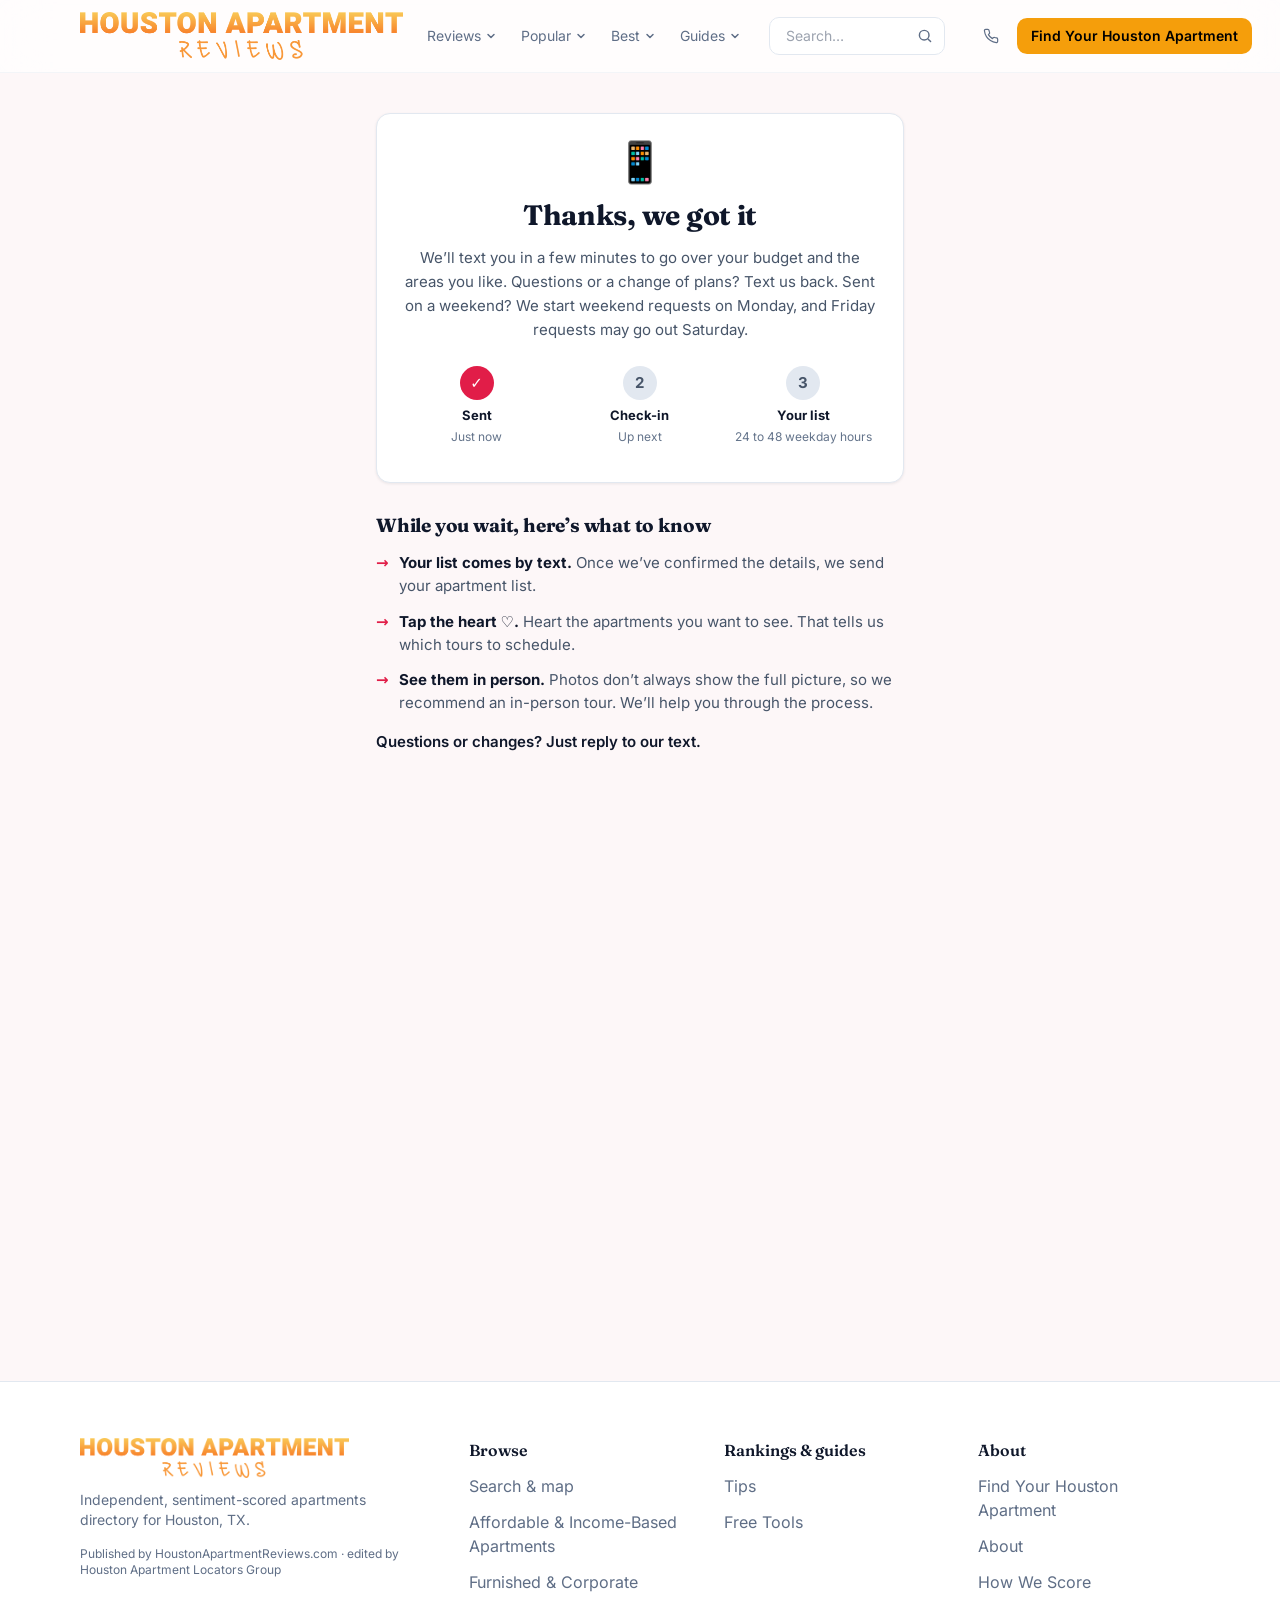
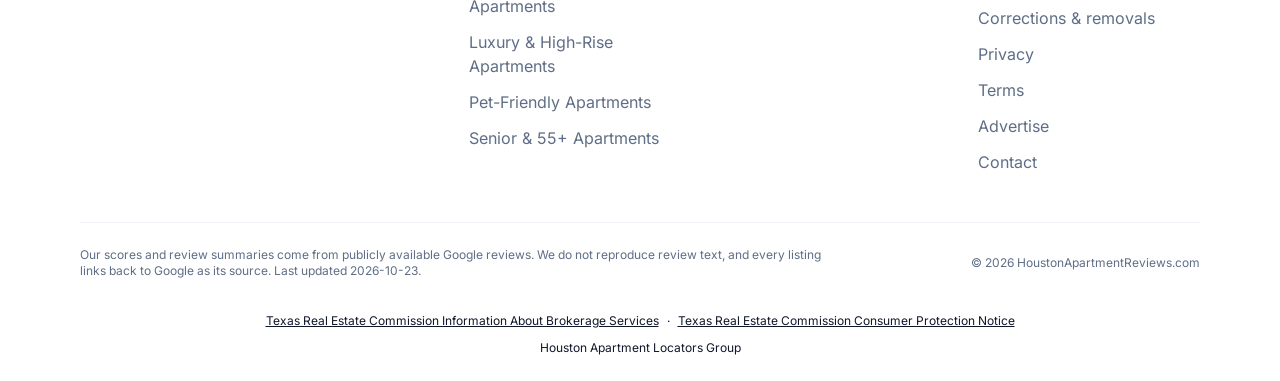
==== commit 3d2e2879: "Add existing team name beneath footer TREC links" ====
--- a/thank-you/index.html
+++ b/thank-you/index.html
@@ -1,27 +1,27 @@
-<!DOCTYPE html><html lang="en" data-preset="modern" data-base="light" data-hero="full-bleed" data-header="glass-overlay" data-cards="registry" style="--lp-primary-50:255 245 245;--lp-primary-100:255 232 232;--lp-primary-200:255 205 205;--lp-primary-300:252 168 170;--lp-primary-400:243 116 125;--lp-primary-500:225 29 72;--lp-primary-600:192 21 59;--lp-primary-700:149 9 43;--lp-primary-800:135 6 38;--lp-primary-900:110 1 28;--lp-secondary-50:250 243 244;--lp-secondary-100:243 227 229;--lp-secondary-200:229 195 199;--lp-secondary-300:208 152 159;--lp-secondary-400:177 96 110;--lp-secondary-500:136 19 55;--lp-secondary-600:119 18 48;--lp-secondary-700:96 16 39;--lp-secondary-800:89 16 36;--lp-secondary-900:76 14 30;--lp-neutral-50:248 247 247;--lp-neutral-100:238 237 236;--lp-neutral-200:218 216 215;--lp-neutral-300:192 189 186;--lp-neutral-400:159 153 150;--lp-neutral-500:120 113 108;--lp-neutral-600:102 96 91;--lp-neutral-700:78 73 70;--lp-neutral-800:70 66 63;--lp-neutral-900:56 53 50;--lp-accent-50:255 250 245;--lp-accent-100:255 244 232;--lp-accent-200:254 231 205;--lp-accent-300:253 213 168;--lp-accent-400:250 189 115;--lp-accent-500:245 158 11;--lp-accent-600:205 130 0;--lp-accent-700:153 94 0;--lp-accent-800:137 82 0;--lp-accent-900:107 61 0;--lp-surface:253 247 248;--lp-surface-alt:249 238 241;--lp-surface-container:255 255 255;--lp-surface-container-high:241 245 249;--lp-on-surface:15 23 42;--lp-on-surface-variant:95 110 134;--lp-outline:226 232 240;--lp-outline-variant:241 245 249;--lp-accent:245 158 11;--lp-on-accent:0 0 0;--lp-brand:#e11d48;--lp-accent:#f59e0b;--lp-font:'Inter', system-ui, -apple-system, Segoe UI, Roboto, sans-serif;--lp-font-heading:'Fraunces', Georgia, serif;--lp-heading-weight:700;--lp-heading-tracking:-0.01em;--lp-text-display-desktop:48px;--lp-text-display-mobile:34px;--lp-text-display-tracking:-0.01em;--lp-text-h1-desktop:40px;--lp-text-h1-mobile:30px;--lp-text-h1-tracking:-0.01em;--lp-text-h2-desktop:28px;--lp-text-h2-mobile:23px;--lp-text-h2-tracking:0em;--lp-text-h3-desktop:22px;--lp-text-h3-mobile:19px;--lp-text-h3-tracking:0em;--lp-radius-sm:0.375rem;--lp-radius-md:0.625rem;--lp-radius-lg:0.875rem;--lp-radius-xl:1.25rem;--lp-radius-card:14px;--lp-radius-btn:10px;--lp-radius-chip:0.5rem;--lp-shadow-card:0 1px 3px rgb(15 23 42 / 0.08), 0 1px 2px rgb(15 23 42 / 0.04);--lp-shadow-hover:0 10px 28px rgb(15 23 42 / 0.12);--lp-card-border:1px solid transparent;--lp-ghost-border:1px solid transparent;--lp-ghost-bg:rgb(var(--lp-surface-alt));--lp-ghost-bg-hover:rgb(var(--lp-surface-container-high));--lp-link-decoration:none;--lp-link-underline-color:transparent;--lp-signature:none;"> <head><script src="/sca-dropdown-validation.js"></script><script src="/guest-card-copy-v1.js"></script><meta charset="utf-8"><meta name="viewport" content="width=device-width, initial-scale=1"><title>Thank You | Houston Apartment Reviews</title><meta name="robots" content="noindex, nofollow"><link rel="icon" href="/images/brand/favicon.png"><link rel="preload" href="/fonts/fraunces-latin.woff2" as="font" type="font/woff2" crossorigin><style>@font-face{font-family:'Fraunces';font-style:normal;font-weight:400 700;font-display:swap;src:url(/fonts/fraunces-vietnamese.woff2) format('woff2');unicode-range:U+0102-0103, U+0110-0111, U+0128-0129, U+0168-0169, U+01A0-01A1, U+01AF-01B0, U+0300-0301, U+0303-0304, U+0308-0309, U+0323, U+0329, U+1EA0-1EF9, U+20AB}@font-face{font-family:'Fraunces';font-style:normal;font-weight:400 700;font-display:swap;src:url(/fonts/fraunces-latin-ext.woff2) format('woff2');unicode-range:U+0100-02BA, U+02BD-02C5, U+02C7-02CC, U+02CE-02D7, U+02DD-02FF, U+0304, U+0308, U+0329, U+1D00-1DBF, U+1E00-1E9F, U+1EF2-1EFF, U+2020, U+20A0-20AB, U+20AD-20C4, U+2113, U+2C60-2C7F, U+A720-A7FF}@font-face{font-family:'Fraunces';font-style:normal;font-weight:400 700;font-display:swap;src:url(/fonts/fraunces-latin.woff2) format('woff2');unicode-range:U+0000-00FF, U+0131, U+0152-0153, U+02BB-02BC, U+02C6, U+02DA, U+02DC, U+0304, U+0308, U+0329, U+2000-206F, U+20AC, U+2122, U+2191, U+2193, U+2212, U+2215, U+FEFF, U+FFFD}@font-face{font-family:'Inter';font-style:normal;font-weight:400 700;font-display:swap;src:url(/fonts/inter-cyrillic-ext.woff2) format('woff2');unicode-range:U+0460-052F, U+1C80-1C8A, U+20B4, U+2DE0-2DFF, U+A640-A69F, U+FE2E-FE2F}@font-face{font-family:'Inter';font-style:normal;font-weight:400 700;font-display:swap;src:url(/fonts/inter-cyrillic.woff2) format('woff2');unicode-range:U+0301, U+0400-045F, U+0490-0491, U+04B0-04B1, U+2116}@font-face{font-family:'Inter';font-style:normal;font-weight:400 700;font-display:swap;src:url(/fonts/inter-greek-ext.woff2) format('woff2');unicode-range:U+1F00-1FFF}@font-face{font-family:'Inter';font-style:normal;font-weight:400 700;font-display:swap;src:url(/fonts/inter-greek.woff2) format('woff2');unicode-range:U+0370-0377, U+037A-037F, U+0384-038A, U+038C, U+038E-03A1, U+03A3-03FF}@font-face{font-family:'Inter';font-style:normal;font-weight:400 700;font-display:swap;src:url(/fonts/inter-vietnamese.woff2) format('woff2');unicode-range:U+0102-0103, U+0110-0111, U+0128-0129, U+0168-0169, U+01A0-01A1, U+01AF-01B0, U+0300-0301, U+0303-0304, U+0308-0309, U+0323, U+0329, U+1EA0-1EF9, U+20AB}@font-face{font-family:'Inter';font-style:normal;font-weight:400 700;font-display:swap;src:url(/fonts/inter-latin-ext.woff2) format('woff2');unicode-range:U+0100-02BA, U+02BD-02C5, U+02C7-02CC, U+02CE-02D7, U+02DD-02FF, U+0304, U+0308, U+0329, U+1D00-1DBF, U+1E00-1E9F, U+1EF2-1EFF, U+2020, U+20A0-20AB, U+20AD-20C4, U+2113, U+2C60-2C7F, U+A720-A7FF}@font-face{font-family:'Inter';font-style:normal;font-weight:400 700;font-display:swap;src:url(/fonts/inter-latin.woff2) format('woff2');unicode-range:U+0000-00FF, U+0131, U+0152-0153, U+02BB-02BC, U+02C6, U+02DA, U+02DC, U+0304, U+0308, U+0329, U+2000-206F, U+20AC, U+2122, U+2191, U+2193, U+2212, U+2215, U+FEFF, U+FFFD}body{font-family:var(--lp-font)}</style><link rel="stylesheet" href="/_astro/_slug_.nyY0su0v.css">
-<link rel="stylesheet" href="/_astro/_slug_.DCW_JxmH.css"><link rel="stylesheet" href="/css/form.css"><style>@media (max-width:767px){header.lp-site-header img{height:auto;max-width:calc(100vw - 96px)}}.bca .har-h1{font-family:var(--lp-font-heading);font-weight:700;font-size:24px;line-height:1.2;color:rgb(var(--lp-on-surface));margin:0 0 4px;text-wrap:balance}@media (min-width:768px){.bca .har-h1{font-size:30px}}</style></head><body class="min-h-screen flex flex-col"><header class="lp-site-header sticky top-0 z-40 border-b border-outline/40 bg-surface-container/70 backdrop-blur-xl"> <div class="mx-auto flex max-w-6xl items-center justify-between gap-6 px-4 py-3"> <a href="https://houstonapartmentreviews.com/" class="flex shrink-0 items-center gap-2"> <img src="/images/brand/logo.png" alt="Houston Apartment Reviews Directory" class="h-12 w-auto">  </a>  <nav class="hidden items-center gap-6 md:flex" aria-label="Primary">  <div class="relative group"> <button type="button" class="inline-flex items-center gap-1 border-b-2 pb-0.5 text-sm transition-colors border-transparent text-on-surface-variant hover:text-primary-600" aria-haspopup="true">Reviews <svg class="h-3 w-3" viewBox="0 0 12 12" fill="none" aria-hidden="true"><path d="M3 4.5 6 7.5 9 4.5" stroke="currentColor" stroke-width="1.5" stroke-linecap="round" stroke-linejoin="round"/></svg></button> <div class="lp-menu invisible absolute left-0 top-full z-30 max-h-[70vh] min-w-[16rem] overflow-y-auto p-2 opacity-0 transition-opacity duration-150 group-hover:visible group-hover:opacity-100 group-focus-within:visible group-focus-within:opacity-100"> <a href="https://houstonapartmentreviews.com/browse/" class="flex items-center justify-between rounded-btn px-3 py-2 text-sm font-semibold text-primary-600 hover:bg-primary-50">Search &amp; map <span aria-hidden="true">&rarr;</span></a> <div class="my-1 border-t border-outline-variant"></div> <a href="https://houstonapartmentreviews.com/category/affordable-housing/" class="block rounded-btn px-3 py-2 text-sm text-on-surface-variant hover:bg-surface-alt hover:text-primary-700">Affordable &amp; Income-Based Apartments</a><a href="https://houstonapartmentreviews.com/category/furnished-corporate/" class="block rounded-btn px-3 py-2 text-sm text-on-surface-variant hover:bg-surface-alt hover:text-primary-700">Furnished &amp; Corporate Apartments</a><a href="https://houstonapartmentreviews.com/category/luxury-high-rise/" class="block rounded-btn px-3 py-2 text-sm text-on-surface-variant hover:bg-surface-alt hover:text-primary-700">Luxury &amp; High-Rise Apartments</a><a href="https://houstonapartmentreviews.com/category/pet-friendly/" class="block rounded-btn px-3 py-2 text-sm text-on-surface-variant hover:bg-surface-alt hover:text-primary-700">Pet-Friendly Apartments</a><a href="https://houstonapartmentreviews.com/category/senior-55plus/" class="block rounded-btn px-3 py-2 text-sm text-on-surface-variant hover:bg-surface-alt hover:text-primary-700">Senior &amp; 55+ Apartments</a><a href="https://houstonapartmentreviews.com/category/student-housing/" class="block rounded-btn px-3 py-2 text-sm text-on-surface-variant hover:bg-surface-alt hover:text-primary-700">Student Apartments</a><a href="https://houstonapartmentreviews.com/category/townhome-style/" class="block rounded-btn px-3 py-2 text-sm text-on-surface-variant hover:bg-surface-alt hover:text-primary-700">Townhome &amp; Garden-Style Apartments</a>  </div> </div>  <div class="relative group"> <button type="button" class="inline-flex items-center gap-1 border-b-2 pb-0.5 text-sm transition-colors border-transparent text-on-surface-variant hover:text-primary-600" aria-haspopup="true">Popular <svg class="h-3 w-3" viewBox="0 0 12 12" fill="none" aria-hidden="true"><path d="M3 4.5 6 7.5 9 4.5" stroke="currentColor" stroke-width="1.5" stroke-linecap="round" stroke-linejoin="round"/></svg></button> <div class="lp-menu invisible absolute left-0 top-full z-30 max-h-[70vh] min-w-[16rem] overflow-y-auto p-2 opacity-0 transition-opacity duration-150 group-hover:visible group-hover:opacity-100 group-focus-within:visible group-focus-within:opacity-100"> <a href="https://houstonapartmentreviews.com/houston-tx/" class="block rounded-btn px-3 py-2 text-sm text-on-surface-variant hover:bg-surface-alt hover:text-primary-700">Houston, TX</a><a href="https://houstonapartmentreviews.com/katy/" class="block rounded-btn px-3 py-2 text-sm text-on-surface-variant hover:bg-surface-alt hover:text-primary-700">Katy</a><a href="https://houstonapartmentreviews.com/the-woodlands/" class="block rounded-btn px-3 py-2 text-sm text-on-surface-variant hover:bg-surface-alt hover:text-primary-700">The Woodlands</a><a href="https://houstonapartmentreviews.com/sugar-land/" class="block rounded-btn px-3 py-2 text-sm text-on-surface-variant hover:bg-surface-alt hover:text-primary-700">Sugar Land</a> <div class="my-1 border-t border-outline-variant"></div> <a href="https://houstonapartmentreviews.com/locations/" class="flex items-center justify-between rounded-btn px-3 py-2 text-sm font-semibold text-primary-600 hover:bg-primary-50">All locations <span aria-hidden="true">&rarr;</span></a> </div> </div>    <div class="relative group"> <button type="button" class="inline-flex items-center gap-1 border-b-2 pb-0.5 text-sm transition-colors border-transparent text-on-surface-variant hover:text-primary-600" aria-haspopup="true">Best <svg class="h-3 w-3" viewBox="0 0 12 12" fill="none" aria-hidden="true"><path d="M3 4.5 6 7.5 9 4.5" stroke="currentColor" stroke-width="1.5" stroke-linecap="round" stroke-linejoin="round"/></svg></button> <div class="lp-menu invisible absolute left-0 top-full z-30 max-h-[70vh] min-w-[16rem] overflow-y-auto p-2 opacity-0 transition-opacity duration-150 group-hover:visible group-hover:opacity-100 group-focus-within:visible group-focus-within:opacity-100"> <a href="https://houstonapartmentreviews.com/houston-tx/best/apartments/" class="block rounded-btn px-3 py-2 text-sm text-on-surface-variant hover:bg-surface-alt hover:text-primary-700">Best Apartments in Houston</a><a href="https://houstonapartmentreviews.com/katy/best/apartments/" class="block rounded-btn px-3 py-2 text-sm text-on-surface-variant hover:bg-surface-alt hover:text-primary-700">Best Apartments in Katy</a><a href="https://houstonapartmentreviews.com/sugar-land/best/apartments/" class="block rounded-btn px-3 py-2 text-sm text-on-surface-variant hover:bg-surface-alt hover:text-primary-700">Best Apartments in Sugar Land</a><a href="https://houstonapartmentreviews.com/the-woodlands/best/apartments/" class="block rounded-btn px-3 py-2 text-sm text-on-surface-variant hover:bg-surface-alt hover:text-primary-700">Best Apartments in The Woodlands</a> <div class="my-1 border-t border-outline-variant"></div> <a href="https://houstonapartmentreviews.com/best/" class="flex items-center justify-between rounded-btn px-3 py-2 text-sm font-semibold text-primary-600 hover:bg-primary-50">All rankings <span aria-hidden="true">&rarr;</span></a> </div> </div>  <div class="relative group"> <button type="button" class="inline-flex items-center gap-1 border-b-2 pb-0.5 text-sm transition-colors border-transparent text-on-surface-variant hover:text-primary-600" aria-haspopup="true">Guides <svg class="h-3 w-3" viewBox="0 0 12 12" fill="none" aria-hidden="true"><path d="M3 4.5 6 7.5 9 4.5" stroke="currentColor" stroke-width="1.5" stroke-linecap="round" stroke-linejoin="round"/></svg></button> <div class="lp-menu invisible absolute left-0 top-full z-30 max-h-[70vh] min-w-[16rem] overflow-y-auto p-2 opacity-0 transition-opacity duration-150 group-hover:visible group-hover:opacity-100 group-focus-within:visible group-focus-within:opacity-100"> <a href="https://houstonapartmentreviews.com/guide/" class="block rounded-btn px-3 py-2 text-sm text-on-surface-variant hover:bg-surface-alt hover:text-primary-700">Tips</a><a href="https://houstonapartmentreviews.com/tools/" class="block rounded-btn px-3 py-2 text-sm text-on-surface-variant hover:bg-surface-alt hover:text-primary-700">Free Tools</a><a href="https://houstonapartmentreviews.com/resources/" class="block rounded-btn px-3 py-2 text-sm text-on-surface-variant hover:bg-surface-alt hover:text-primary-700">Resources</a><a href="https://houstonapartmentreviews.com/glossary/" class="block rounded-btn px-3 py-2 text-sm text-on-surface-variant hover:bg-surface-alt hover:text-primary-700">Dictionary</a> </div> </div>  <form action="https://houstonapartmentreviews.com/browse/" method="get" role="search" class="relative ml-1"> <label class="sr-only" for="lp-nav-search">Search businesses</label> <input id="lp-nav-search" type="search" name="q" placeholder="Search…" class="lp-input w-44 py-2 pl-4 pr-9 text-sm"> <svg class="pointer-events-none absolute right-3 top-1/2 h-4 w-4 -translate-y-1/2 text-on-surface-variant" viewBox="0 0 20 20" fill="none" aria-hidden="true"><circle cx="9" cy="9" r="6" stroke="currentColor" stroke-width="1.8"></circle><path d="m14 14 3 3" stroke="currentColor" stroke-width="1.8" stroke-linecap="round"></path></svg> </form> <div class="ml-1 flex items-center gap-2"> <a href="tel:713-405-3410" aria-label="Call" class="flex h-9 w-9 items-center justify-center rounded-full text-on-surface-variant transition-colors hover:bg-surface-alt hover:text-primary-600"> <svg class="h-4 w-4" viewBox="0 0 24 24" fill="none" stroke="currentColor" stroke-width="1.8" stroke-linecap="round" stroke-linejoin="round" aria-hidden="true"><path d="M22 16.92v3a2 2 0 0 1-2.18 2 19.79 19.79 0 0 1-8.63-3.07 19.5 19.5 0 0 1-6-6 19.79 19.79 0 0 1-3.07-8.67A2 2 0 0 1 4.11 2h3a2 2 0 0 1 2 1.72c.13.96.36 1.9.7 2.81a2 2 0 0 1-.45 2.11L8.09 9.91a16 16 0 0 0 6 6l1.27-1.27a2 2 0 0 1 2.11-.45c.9.34 1.85.57 2.81.7A2 2 0 0 1 22 16.92Z"></path></svg> </a>  <a href="https://help.houstonapartmentreviews.com/" rel="noopener nofollow" class="lp-accent-bg text-on-accent whitespace-nowrap rounded-btn px-3.5 py-2 text-sm font-semibold">Find Your Houston Apartment</a> </div> </nav>  <details class="lp-mnav md:hidden"> <summary class="lp-btn-ghost flex cursor-pointer list-none p-2 text-on-surface-variant" aria-label="Menu"> <svg class="lp-mnav-burger h-5 w-5" viewBox="0 0 24 24" fill="none" aria-hidden="true"><path d="M4 7h16M4 12h16M4 17h16" stroke="currentColor" stroke-width="1.8" stroke-linecap="round"></path></svg> <svg class="lp-mnav-close hidden h-5 w-5" viewBox="0 0 24 24" fill="none" aria-hidden="true"><path d="m6 6 12 12M18 6 6 18" stroke="currentColor" stroke-width="1.8" stroke-linecap="round"></path></svg> <span class="sr-only">Menu</span> </summary> <div class="lp-mnav-panel absolute inset-x-0 top-full z-40 overflow-y-auto overscroll-contain border-t border-outline bg-surface-container"> <div class="mx-auto max-w-6xl px-4 pb-8 pt-4"> <form action="https://houstonapartmentreviews.com/browse/" method="get" role="search" class="relative mb-2"> <label class="sr-only" for="lp-mnav-search">Search businesses</label> <input id="lp-mnav-search" type="search" name="q" placeholder="Search businesses…" class="lp-input w-full py-3 pl-4 pr-11 text-base"> <svg class="pointer-events-none absolute right-4 top-1/2 h-5 w-5 -translate-y-1/2 text-on-surface-variant" viewBox="0 0 20 20" fill="none" aria-hidden="true"><circle cx="9" cy="9" r="6" stroke="currentColor" stroke-width="1.8"></circle><path d="m14 14 3 3" stroke="currentColor" stroke-width="1.8" stroke-linecap="round"></path></svg> </form> <div class="mb-3 flex gap-2"> <a href="https://help.houstonapartmentreviews.com/" rel="noopener nofollow" class="lp-accent-bg text-on-accent flex-1 rounded-btn px-4 py-3 text-center text-base font-semibold">Find Your Houston Apartment</a> <a href="tel:713-405-3410" class="flex items-center justify-center rounded-btn border border-outline px-4 py-3 text-base font-medium text-on-surface">Call</a> </div> <nav class="divide-y divide-outline-variant" aria-label="Mobile"> <a href="https://houstonapartmentreviews.com/" class="flex items-center px-1 py-3 text-base font-medium text-on-surface">Home</a> <a href="https://houstonapartmentreviews.com/browse/" class="flex items-center px-1 py-3 text-base font-medium text-on-surface">Browse &amp; map</a> <details class="lp-mnav-group"> <summary class="flex cursor-pointer list-none items-center justify-between px-1 py-3 text-base font-medium text-on-surface">Reviews <svg class="lp-mnav-chev h-4 w-4 shrink-0 text-on-surface-variant transition-transform duration-150" viewBox="0 0 12 12" fill="none" aria-hidden="true"><path d="M3 4.5 6 7.5 9 4.5" stroke="currentColor" stroke-width="1.5" stroke-linecap="round" stroke-linejoin="round"/></svg></summary> <div class="pb-3"> <a href="https://houstonapartmentreviews.com/category/affordable-housing/" class="block rounded-btn px-3 py-2.5 text-[15px] text-on-surface-variant hover:bg-surface-alt hover:text-primary-700">Affordable &amp; Income-Based Apartments</a><a href="https://houstonapartmentreviews.com/category/furnished-corporate/" class="block rounded-btn px-3 py-2.5 text-[15px] text-on-surface-variant hover:bg-surface-alt hover:text-primary-700">Furnished &amp; Corporate Apartments</a><a href="https://houstonapartmentreviews.com/category/luxury-high-rise/" class="block rounded-btn px-3 py-2.5 text-[15px] text-on-surface-variant hover:bg-surface-alt hover:text-primary-700">Luxury &amp; High-Rise Apartments</a><a href="https://houstonapartmentreviews.com/category/pet-friendly/" class="block rounded-btn px-3 py-2.5 text-[15px] text-on-surface-variant hover:bg-surface-alt hover:text-primary-700">Pet-Friendly Apartments</a><a href="https://houstonapartmentreviews.com/category/senior-55plus/" class="block rounded-btn px-3 py-2.5 text-[15px] text-on-surface-variant hover:bg-surface-alt hover:text-primary-700">Senior &amp; 55+ Apartments</a><a href="https://houstonapartmentreviews.com/category/student-housing/" class="block rounded-btn px-3 py-2.5 text-[15px] text-on-surface-variant hover:bg-surface-alt hover:text-primary-700">Student Apartments</a><a href="https://houstonapartmentreviews.com/category/townhome-style/" class="block rounded-btn px-3 py-2.5 text-[15px] text-on-surface-variant hover:bg-surface-alt hover:text-primary-700">Townhome &amp; Garden-Style Apartments</a>  </div> </details> <details class="lp-mnav-group"> <summary class="flex cursor-pointer list-none items-center justify-between px-1 py-3 text-base font-medium text-on-surface">Popular <svg class="lp-mnav-chev h-4 w-4 shrink-0 text-on-surface-variant transition-transform duration-150" viewBox="0 0 12 12" fill="none" aria-hidden="true"><path d="M3 4.5 6 7.5 9 4.5" stroke="currentColor" stroke-width="1.5" stroke-linecap="round" stroke-linejoin="round"/></svg></summary> <div class="pb-3"> <a href="https://houstonapartmentreviews.com/houston-tx/" class="block rounded-btn px-3 py-2.5 text-[15px] text-on-surface-variant hover:bg-surface-alt hover:text-primary-700">Houston, TX</a><a href="https://houstonapartmentreviews.com/katy/" class="block rounded-btn px-3 py-2.5 text-[15px] text-on-surface-variant hover:bg-surface-alt hover:text-primary-700">Katy</a><a href="https://houstonapartmentreviews.com/the-woodlands/" class="block rounded-btn px-3 py-2.5 text-[15px] text-on-surface-variant hover:bg-surface-alt hover:text-primary-700">The Woodlands</a><a href="https://houstonapartmentreviews.com/sugar-land/" class="block rounded-btn px-3 py-2.5 text-[15px] text-on-surface-variant hover:bg-surface-alt hover:text-primary-700">Sugar Land</a> <a href="https://houstonapartmentreviews.com/locations/" class="block rounded-btn px-3 py-2.5 text-[15px] font-semibold text-primary-600 hover:bg-surface-alt">All locations &rarr;</a> </div> </details>  <a href="https://houstonapartmentreviews.com/best/" class="flex items-center px-1 py-3 text-base font-medium text-on-surface">Best</a> <details class="lp-mnav-group"> <summary class="flex cursor-pointer list-none items-center justify-between px-1 py-3 text-base font-medium text-on-surface">Guides <svg class="lp-mnav-chev h-4 w-4 shrink-0 text-on-surface-variant transition-transform duration-150" viewBox="0 0 12 12" fill="none" aria-hidden="true"><path d="M3 4.5 6 7.5 9 4.5" stroke="currentColor" stroke-width="1.5" stroke-linecap="round" stroke-linejoin="round"/></svg></summary> <div class="pb-3"> <a href="https://houstonapartmentreviews.com/guide/" class="block rounded-btn px-3 py-2.5 text-[15px] text-on-surface-variant hover:bg-surface-alt hover:text-primary-700">Tips</a><a href="https://houstonapartmentreviews.com/tools/" class="block rounded-btn px-3 py-2.5 text-[15px] text-on-surface-variant hover:bg-surface-alt hover:text-primary-700">Free Tools</a><a href="https://houstonapartmentreviews.com/resources/" class="block rounded-btn px-3 py-2.5 text-[15px] text-on-surface-variant hover:bg-surface-alt hover:text-primary-700">Resources</a><a href="https://houstonapartmentreviews.com/glossary/" class="block rounded-btn px-3 py-2.5 text-[15px] text-on-surface-variant hover:bg-surface-alt hover:text-primary-700">Dictionary</a> </div> </details>  </nav> </div> </div> </details> </div> </header>   <script>
-  (function () {
-    var h = document.querySelector('header.lp-site-header');
-    if (!h) return;
-    var setH = function () { document.documentElement.style.setProperty('--lp-header-h', h.offsetHeight + 'px'); };
-    setH();
-    window.addEventListener('resize', setH, { passive: true });
-    var overlay = h.classList.contains('lp-header-overlay');
-    var atTop = function () { h.classList.toggle('lp-at-top', window.scrollY < 60); };
-    var m = h.querySelector('.lp-mnav');
-    if (m) {
-      m.addEventListener('toggle', function () {
-        // Lock page scroll behind the sheet; over a photo hero, solidify the transparent header so
-        // the nav row reads against the sheet, not the hero. atTop() restores it on close.
-        document.documentElement.classList.toggle('lp-mnav-open', m.open);
-        if (!overlay) return;
-        if (m.open) h.classList.remove('lp-at-top'); else atTop();
-      });
-    }
-    if (!overlay) return;
-    atTop();
-    window.addEventListener('scroll', atTop, { passive: true });
-  })();
-</script> <main id="main" class="flex-1"><div style="max-width:560px;margin:0 auto;padding:40px 16px 24px"><div style="background:#fff;border:1px solid #e2e8f0;border-radius:14px;padding:28px 22px;box-shadow:0 1px 3px rgb(15 23 42/.08)"><div style="text-align:center;font-size:40px;line-height:1">&#128241;</div><h1 style="text-align:center;font-family:var(--lp-font-heading);font-weight:800;font-size:28px;margin:12px 0 10px;color:#0f172a">Thanks, we got it</h1><p style="text-align:center;font-size:15px;line-height:1.6;color:#475569;margin:0">We&#8217;ll text you in a few minutes to go over your budget and the areas you like. Questions or a change of plans? Text us back. Sent on a weekend? We start weekend requests on Monday, and Friday requests may go out Saturday.</p><div style="display:flex;gap:8px;margin:24px 0 8px"><div style="flex:1;text-align:center"><div style="width:34px;height:34px;border-radius:50%;margin:0 auto 6px;display:flex;align-items:center;justify-content:center;font-weight:700;font-size:15px;background:#e11d48;color:#fff">&#10003;</div><p style="font-weight:700;font-size:13px;margin:0;color:#0f172a">Sent</p><p style="font-size:12px;margin:2px 0 0;color:#64748b">Just now</p></div><div style="flex:1;text-align:center"><div style="width:34px;height:34px;border-radius:50%;margin:0 auto 6px;display:flex;align-items:center;justify-content:center;font-weight:700;font-size:15px;background:#e2e8f0;color:#475569">2</div><p style="font-weight:700;font-size:13px;margin:0;color:#0f172a">Check-in</p><p style="font-size:12px;margin:2px 0 0;color:#64748b">Up next</p></div><div style="flex:1;text-align:center"><div style="width:34px;height:34px;border-radius:50%;margin:0 auto 6px;display:flex;align-items:center;justify-content:center;font-weight:700;font-size:15px;background:#e2e8f0;color:#475569">3</div><p style="font-weight:700;font-size:13px;margin:0;color:#0f172a">Your list</p><p style="font-size:12px;margin:2px 0 0;color:#64748b">24 to 48 weekday hours</p></div></div></div><h2 style="font-family:var(--lp-font-heading);font-weight:800;font-size:19px;margin:28px 0 12px;color:#0f172a">While you wait, here&#8217;s what to know</h2><ul style="list-style:none;padding:0;margin:0;font-size:15px;line-height:1.55;color:#475569"><li style="display:flex;gap:10px;margin:0 0 12px"><span style="color:#e11d48;font-weight:700">&rarr;</span><span><strong style="color:#0f172a">Your list comes by text.</strong> Once we&#8217;ve confirmed the details, we send your apartment list.</span></li><li style="display:flex;gap:10px;margin:0 0 12px"><span style="color:#e11d48;font-weight:700">&rarr;</span><span><strong style="color:#0f172a">Tap the heart &#9825;.</strong> Heart the apartments you want to see. That tells us which tours to schedule.</span></li><li style="display:flex;gap:10px;margin:0 0 12px"><span style="color:#e11d48;font-weight:700">&rarr;</span><span><strong style="color:#0f172a">See them in person.</strong> Photos don&#8217;t always show the full picture, so we recommend an in-person tour. We&#8217;ll help you through the process.</span></li></ul><p style="font-size:15px;color:#0f172a;font-weight:600;margin:16px 0 0">Questions or changes? Just reply to our text.</p></div><div data-intake-footer-spacer aria-hidden="true" style="height:clamp(360px,60vh,720px);background:transparent"></div></main>  <footer class="mt-16 border-t border-outline bg-surface-container"> <div class="mx-auto max-w-6xl px-4 pt-14 pb-8"> <div class="grid gap-12 md:grid-cols-12">  <div class="md:col-span-4"> <img src="/images/brand/logo.png" alt="Houston Apartment Reviews Directory" class="mb-3 h-10 w-auto" loading="lazy"> <p class="max-w-sm text-sm text-on-surface-variant">Independent, sentiment-scored apartments directory for Houston, TX.</p> <p class="mt-4 text-xs text-on-surface-variant">
-Published by <a class="hover:text-primary-600" href="https://houstonapartmentreviews.com" rel="publisher">HoustonApartmentReviews.com</a>  &middot; edited by Houston Apartment Locators Group </p>  </div>  <div class="grid grid-cols-2 gap-8 sm:grid-cols-3 md:col-span-8"> <div class="flex flex-col gap-3"> <span class="font-heading font-semibold text-on-surface">Browse</span> <a class="text-on-surface-variant hover:text-primary-600 transition-colors" href="https://houstonapartmentreviews.com/browse/">Search &amp; map</a> <a class="text-on-surface-variant hover:text-primary-600 transition-colors" href="https://houstonapartmentreviews.com/category/affordable-housing/">Affordable &amp; Income-Based Apartments</a><a class="text-on-surface-variant hover:text-primary-600 transition-colors" href="https://houstonapartmentreviews.com/category/furnished-corporate/">Furnished &amp; Corporate Apartments</a><a class="text-on-surface-variant hover:text-primary-600 transition-colors" href="https://houstonapartmentreviews.com/category/luxury-high-rise/">Luxury &amp; High-Rise Apartments</a><a class="text-on-surface-variant hover:text-primary-600 transition-colors" href="https://houstonapartmentreviews.com/category/pet-friendly/">Pet-Friendly Apartments</a><a class="text-on-surface-variant hover:text-primary-600 transition-colors" href="https://houstonapartmentreviews.com/category/senior-55plus/">Senior &amp; 55+ Apartments</a> </div> <div class="flex flex-col gap-3"> <span class="font-heading font-semibold text-on-surface">Rankings &amp; guides</span>  <a class="text-on-surface-variant hover:text-primary-600 transition-colors" href="https://houstonapartmentreviews.com/guide/">Tips</a>  <a class="text-on-surface-variant hover:text-primary-600 transition-colors" href="https://houstonapartmentreviews.com/tools/">Free Tools</a> </div> <div class="flex flex-col gap-3"> <span class="font-heading font-semibold text-on-surface">About</span> <a class="text-on-surface-variant hover:text-primary-600 transition-colors" href="/">Find Your Houston Apartment</a> <a class="text-on-surface-variant hover:text-primary-600 transition-colors" href="https://houstonapartmentreviews.com/about/">About</a>  <a class="text-on-surface-variant hover:text-primary-600 transition-colors" href="https://houstonapartmentreviews.com/how-we-score/">How We Score</a> <a class="text-on-surface-variant hover:text-primary-600 transition-colors" href="https://houstonapartmentreviews.com/listing-policy/">Corrections &amp; removals</a> <a class="text-on-surface-variant hover:text-primary-600 transition-colors" href="https://houstonapartmentreviews.com/privacy/">Privacy</a> <a class="text-on-surface-variant hover:text-primary-600 transition-colors" href="https://houstonapartmentreviews.com/terms/">Terms</a> <a class="text-on-surface-variant hover:text-primary-600 transition-colors" href="https://houstonapartmentreviews.com/advertise/">Advertise</a> <a class="text-on-surface-variant hover:text-primary-600 transition-colors" href="https://houstonapartmentreviews.com/contact/">Contact</a> </div> </div> </div>  <div class="mt-12 flex flex-col gap-3 border-t border-outline-variant pt-6 text-xs text-on-surface-variant sm:flex-row sm:items-center sm:justify-between"> <p class="max-w-3xl"> Our scores and review summaries come from publicly available Google reviews. We do not reproduce review text, and every listing links back to Google as its source. Last updated 2026-10-23.
- </p> <p class="shrink-0">&copy; 2026 HoustonApartmentReviews.com</p> </div> </div> <div style="max-width:72rem;margin:0 auto;padding:0 16px 24px;font-size:12px;line-height:1.6;text-align:center"><a href="/docs/trec-information-about-brokerage-services.pdf" target="_blank" rel="noopener noreferrer" style="color:inherit;text-decoration:underline">Texas Real Estate Commission Information About Brokerage Services</a><span aria-hidden="true" style="margin:0 8px">&middot;</span><a href="/docs/trec-consumer-protection-notice.pdf" target="_blank" rel="noopener noreferrer" style="color:inherit;text-decoration:underline">Texas Real Estate Commission Consumer Protection Notice</a></div></footer></body></html>
+<!DOCTYPE html><html lang="en" data-preset="modern" data-base="light" data-hero="full-bleed" data-header="glass-overlay" data-cards="registry" style="--lp-primary-50:255 245 245;--lp-primary-100:255 232 232;--lp-primary-200:255 205 205;--lp-primary-300:252 168 170;--lp-primary-400:243 116 125;--lp-primary-500:225 29 72;--lp-primary-600:192 21 59;--lp-primary-700:149 9 43;--lp-primary-800:135 6 38;--lp-primary-900:110 1 28;--lp-secondary-50:250 243 244;--lp-secondary-100:243 227 229;--lp-secondary-200:229 195 199;--lp-secondary-300:208 152 159;--lp-secondary-400:177 96 110;--lp-secondary-500:136 19 55;--lp-secondary-600:119 18 48;--lp-secondary-700:96 16 39;--lp-secondary-800:89 16 36;--lp-secondary-900:76 14 30;--lp-neutral-50:248 247 247;--lp-neutral-100:238 237 236;--lp-neutral-200:218 216 215;--lp-neutral-300:192 189 186;--lp-neutral-400:159 153 150;--lp-neutral-500:120 113 108;--lp-neutral-600:102 96 91;--lp-neutral-700:78 73 70;--lp-neutral-800:70 66 63;--lp-neutral-900:56 53 50;--lp-accent-50:255 250 245;--lp-accent-100:255 244 232;--lp-accent-200:254 231 205;--lp-accent-300:253 213 168;--lp-accent-400:250 189 115;--lp-accent-500:245 158 11;--lp-accent-600:205 130 0;--lp-accent-700:153 94 0;--lp-accent-800:137 82 0;--lp-accent-900:107 61 0;--lp-surface:253 247 248;--lp-surface-alt:249 238 241;--lp-surface-container:255 255 255;--lp-surface-container-high:241 245 249;--lp-on-surface:15 23 42;--lp-on-surface-variant:95 110 134;--lp-outline:226 232 240;--lp-outline-variant:241 245 249;--lp-accent:245 158 11;--lp-on-accent:0 0 0;--lp-brand:#e11d48;--lp-accent:#f59e0b;--lp-font:'Inter', system-ui, -apple-system, Segoe UI, Roboto, sans-serif;--lp-font-heading:'Fraunces', Georgia, serif;--lp-heading-weight:700;--lp-heading-tracking:-0.01em;--lp-text-display-desktop:48px;--lp-text-display-mobile:34px;--lp-text-display-tracking:-0.01em;--lp-text-h1-desktop:40px;--lp-text-h1-mobile:30px;--lp-text-h1-tracking:-0.01em;--lp-text-h2-desktop:28px;--lp-text-h2-mobile:23px;--lp-text-h2-tracking:0em;--lp-text-h3-desktop:22px;--lp-text-h3-mobile:19px;--lp-text-h3-tracking:0em;--lp-radius-sm:0.375rem;--lp-radius-md:0.625rem;--lp-radius-lg:0.875rem;--lp-radius-xl:1.25rem;--lp-radius-card:14px;--lp-radius-btn:10px;--lp-radius-chip:0.5rem;--lp-shadow-card:0 1px 3px rgb(15 23 42 / 0.08), 0 1px 2px rgb(15 23 42 / 0.04);--lp-shadow-hover:0 10px 28px rgb(15 23 42 / 0.12);--lp-card-border:1px solid transparent;--lp-ghost-border:1px solid transparent;--lp-ghost-bg:rgb(var(--lp-surface-alt));--lp-ghost-bg-hover:rgb(var(--lp-surface-container-high));--lp-link-decoration:none;--lp-link-underline-color:transparent;--lp-signature:none;"> <head><script src="/sca-dropdown-validation.js"></script><script src="/guest-card-copy-v1.js"></script><meta charset="utf-8"><meta name="viewport" content="width=device-width, initial-scale=1"><title>Thank You | Houston Apartment Reviews</title><meta name="robots" content="noindex, nofollow"><link rel="icon" href="/images/brand/favicon.png"><link rel="preload" href="/fonts/fraunces-latin.woff2" as="font" type="font/woff2" crossorigin><style>@font-face{font-family:'Fraunces';font-style:normal;font-weight:400 700;font-display:swap;src:url(/fonts/fraunces-vietnamese.woff2) format('woff2');unicode-range:U+0102-0103, U+0110-0111, U+0128-0129, U+0168-0169, U+01A0-01A1, U+01AF-01B0, U+0300-0301, U+0303-0304, U+0308-0309, U+0323, U+0329, U+1EA0-1EF9, U+20AB}@font-face{font-family:'Fraunces';font-style:normal;font-weight:400 700;font-display:swap;src:url(/fonts/fraunces-latin-ext.woff2) format('woff2');unicode-range:U+0100-02BA, U+02BD-02C5, U+02C7-02CC, U+02CE-02D7, U+02DD-02FF, U+0304, U+0308, U+0329, U+1D00-1DBF, U+1E00-1E9F, U+1EF2-1EFF, U+2020, U+20A0-20AB, U+20AD-20C4, U+2113, U+2C60-2C7F, U+A720-A7FF}@font-face{font-family:'Fraunces';font-style:normal;font-weight:400 700;font-display:swap;src:url(/fonts/fraunces-latin.woff2) format('woff2');unicode-range:U+0000-00FF, U+0131, U+0152-0153, U+02BB-02BC, U+02C6, U+02DA, U+02DC, U+0304, U+0308, U+0329, U+2000-206F, U+20AC, U+2122, U+2191, U+2193, U+2212, U+2215, U+FEFF, U+FFFD}@font-face{font-family:'Inter';font-style:normal;font-weight:400 700;font-display:swap;src:url(/fonts/inter-cyrillic-ext.woff2) format('woff2');unicode-range:U+0460-052F, U+1C80-1C8A, U+20B4, U+2DE0-2DFF, U+A640-A69F, U+FE2E-FE2F}@font-face{font-family:'Inter';font-style:normal;font-weight:400 700;font-display:swap;src:url(/fonts/inter-cyrillic.woff2) format('woff2');unicode-range:U+0301, U+0400-045F, U+0490-0491, U+04B0-04B1, U+2116}@font-face{font-family:'Inter';font-style:normal;font-weight:400 700;font-display:swap;src:url(/fonts/inter-greek-ext.woff2) format('woff2');unicode-range:U+1F00-1FFF}@font-face{font-family:'Inter';font-style:normal;font-weight:400 700;font-display:swap;src:url(/fonts/inter-greek.woff2) format('woff2');unicode-range:U+0370-0377, U+037A-037F, U+0384-038A, U+038C, U+038E-03A1, U+03A3-03FF}@font-face{font-family:'Inter';font-style:normal;font-weight:400 700;font-display:swap;src:url(/fonts/inter-vietnamese.woff2) format('woff2');unicode-range:U+0102-0103, U+0110-0111, U+0128-0129, U+0168-0169, U+01A0-01A1, U+01AF-01B0, U+0300-0301, U+0303-0304, U+0308-0309, U+0323, U+0329, U+1EA0-1EF9, U+20AB}@font-face{font-family:'Inter';font-style:normal;font-weight:400 700;font-display:swap;src:url(/fonts/inter-latin-ext.woff2) format('woff2');unicode-range:U+0100-02BA, U+02BD-02C5, U+02C7-02CC, U+02CE-02D7, U+02DD-02FF, U+0304, U+0308, U+0329, U+1D00-1DBF, U+1E00-1E9F, U+1EF2-1EFF, U+2020, U+20A0-20AB, U+20AD-20C4, U+2113, U+2C60-2C7F, U+A720-A7FF}@font-face{font-family:'Inter';font-style:normal;font-weight:400 700;font-display:swap;src:url(/fonts/inter-latin.woff2) format('woff2');unicode-range:U+0000-00FF, U+0131, U+0152-0153, U+02BB-02BC, U+02C6, U+02DA, U+02DC, U+0304, U+0308, U+0329, U+2000-206F, U+20AC, U+2122, U+2191, U+2193, U+2212, U+2215, U+FEFF, U+FFFD}body{font-family:var(--lp-font)}</style><link rel="stylesheet" href="/_astro/_slug_.nyY0su0v.css">
+<link rel="stylesheet" href="/_astro/_slug_.DCW_JxmH.css"><link rel="stylesheet" href="/css/form.css"><style>@media (max-width:767px){header.lp-site-header img{height:auto;max-width:calc(100vw - 96px)}}.bca .har-h1{font-family:var(--lp-font-heading);font-weight:700;font-size:24px;line-height:1.2;color:rgb(var(--lp-on-surface));margin:0 0 4px;text-wrap:balance}@media (min-width:768px){.bca .har-h1{font-size:30px}}</style></head><body class="min-h-screen flex flex-col"><header class="lp-site-header sticky top-0 z-40 border-b border-outline/40 bg-surface-container/70 backdrop-blur-xl"> <div class="mx-auto flex max-w-6xl items-center justify-between gap-6 px-4 py-3"> <a href="https://houstonapartmentreviews.com/" class="flex shrink-0 items-center gap-2"> <img src="/images/brand/logo.png" alt="Houston Apartment Reviews Directory" class="h-12 w-auto">  </a>  <nav class="hidden items-center gap-6 md:flex" aria-label="Primary">  <div class="relative group"> <button type="button" class="inline-flex items-center gap-1 border-b-2 pb-0.5 text-sm transition-colors border-transparent text-on-surface-variant hover:text-primary-600" aria-haspopup="true">Reviews <svg class="h-3 w-3" viewBox="0 0 12 12" fill="none" aria-hidden="true"><path d="M3 4.5 6 7.5 9 4.5" stroke="currentColor" stroke-width="1.5" stroke-linecap="round" stroke-linejoin="round"/></svg></button> <div class="lp-menu invisible absolute left-0 top-full z-30 max-h-[70vh] min-w-[16rem] overflow-y-auto p-2 opacity-0 transition-opacity duration-150 group-hover:visible group-hover:opacity-100 group-focus-within:visible group-focus-within:opacity-100"> <a href="https://houstonapartmentreviews.com/browse/" class="flex items-center justify-between rounded-btn px-3 py-2 text-sm font-semibold text-primary-600 hover:bg-primary-50">Search &amp; map <span aria-hidden="true">&rarr;</span></a> <div class="my-1 border-t border-outline-variant"></div> <a href="https://houstonapartmentreviews.com/category/affordable-housing/" class="block rounded-btn px-3 py-2 text-sm text-on-surface-variant hover:bg-surface-alt hover:text-primary-700">Affordable &amp; Income-Based Apartments</a><a href="https://houstonapartmentreviews.com/category/furnished-corporate/" class="block rounded-btn px-3 py-2 text-sm text-on-surface-variant hover:bg-surface-alt hover:text-primary-700">Furnished &amp; Corporate Apartments</a><a href="https://houstonapartmentreviews.com/category/luxury-high-rise/" class="block rounded-btn px-3 py-2 text-sm text-on-surface-variant hover:bg-surface-alt hover:text-primary-700">Luxury &amp; High-Rise Apartments</a><a href="https://houstonapartmentreviews.com/category/pet-friendly/" class="block rounded-btn px-3 py-2 text-sm text-on-surface-variant hover:bg-surface-alt hover:text-primary-700">Pet-Friendly Apartments</a><a href="https://houstonapartmentreviews.com/category/senior-55plus/" class="block rounded-btn px-3 py-2 text-sm text-on-surface-variant hover:bg-surface-alt hover:text-primary-700">Senior &amp; 55+ Apartments</a><a href="https://houstonapartmentreviews.com/category/student-housing/" class="block rounded-btn px-3 py-2 text-sm text-on-surface-variant hover:bg-surface-alt hover:text-primary-700">Student Apartments</a><a href="https://houstonapartmentreviews.com/category/townhome-style/" class="block rounded-btn px-3 py-2 text-sm text-on-surface-variant hover:bg-surface-alt hover:text-primary-700">Townhome &amp; Garden-Style Apartments</a>  </div> </div>  <div class="relative group"> <button type="button" class="inline-flex items-center gap-1 border-b-2 pb-0.5 text-sm transition-colors border-transparent text-on-surface-variant hover:text-primary-600" aria-haspopup="true">Popular <svg class="h-3 w-3" viewBox="0 0 12 12" fill="none" aria-hidden="true"><path d="M3 4.5 6 7.5 9 4.5" stroke="currentColor" stroke-width="1.5" stroke-linecap="round" stroke-linejoin="round"/></svg></button> <div class="lp-menu invisible absolute left-0 top-full z-30 max-h-[70vh] min-w-[16rem] overflow-y-auto p-2 opacity-0 transition-opacity duration-150 group-hover:visible group-hover:opacity-100 group-focus-within:visible group-focus-within:opacity-100"> <a href="https://houstonapartmentreviews.com/houston-tx/" class="block rounded-btn px-3 py-2 text-sm text-on-surface-variant hover:bg-surface-alt hover:text-primary-700">Houston, TX</a><a href="https://houstonapartmentreviews.com/katy/" class="block rounded-btn px-3 py-2 text-sm text-on-surface-variant hover:bg-surface-alt hover:text-primary-700">Katy</a><a href="https://houstonapartmentreviews.com/the-woodlands/" class="block rounded-btn px-3 py-2 text-sm text-on-surface-variant hover:bg-surface-alt hover:text-primary-700">The Woodlands</a><a href="https://houstonapartmentreviews.com/sugar-land/" class="block rounded-btn px-3 py-2 text-sm text-on-surface-variant hover:bg-surface-alt hover:text-primary-700">Sugar Land</a> <div class="my-1 border-t border-outline-variant"></div> <a href="https://houstonapartmentreviews.com/locations/" class="flex items-center justify-between rounded-btn px-3 py-2 text-sm font-semibold text-primary-600 hover:bg-primary-50">All locations <span aria-hidden="true">&rarr;</span></a> </div> </div>    <div class="relative group"> <button type="button" class="inline-flex items-center gap-1 border-b-2 pb-0.5 text-sm transition-colors border-transparent text-on-surface-variant hover:text-primary-600" aria-haspopup="true">Best <svg class="h-3 w-3" viewBox="0 0 12 12" fill="none" aria-hidden="true"><path d="M3 4.5 6 7.5 9 4.5" stroke="currentColor" stroke-width="1.5" stroke-linecap="round" stroke-linejoin="round"/></svg></button> <div class="lp-menu invisible absolute left-0 top-full z-30 max-h-[70vh] min-w-[16rem] overflow-y-auto p-2 opacity-0 transition-opacity duration-150 group-hover:visible group-hover:opacity-100 group-focus-within:visible group-focus-within:opacity-100"> <a href="https://houstonapartmentreviews.com/houston-tx/best/apartments/" class="block rounded-btn px-3 py-2 text-sm text-on-surface-variant hover:bg-surface-alt hover:text-primary-700">Best Apartments in Houston</a><a href="https://houstonapartmentreviews.com/katy/best/apartments/" class="block rounded-btn px-3 py-2 text-sm text-on-surface-variant hover:bg-surface-alt hover:text-primary-700">Best Apartments in Katy</a><a href="https://houstonapartmentreviews.com/sugar-land/best/apartments/" class="block rounded-btn px-3 py-2 text-sm text-on-surface-variant hover:bg-surface-alt hover:text-primary-700">Best Apartments in Sugar Land</a><a href="https://houstonapartmentreviews.com/the-woodlands/best/apartments/" class="block rounded-btn px-3 py-2 text-sm text-on-surface-variant hover:bg-surface-alt hover:text-primary-700">Best Apartments in The Woodlands</a> <div class="my-1 border-t border-outline-variant"></div> <a href="https://houstonapartmentreviews.com/best/" class="flex items-center justify-between rounded-btn px-3 py-2 text-sm font-semibold text-primary-600 hover:bg-primary-50">All rankings <span aria-hidden="true">&rarr;</span></a> </div> </div>  <div class="relative group"> <button type="button" class="inline-flex items-center gap-1 border-b-2 pb-0.5 text-sm transition-colors border-transparent text-on-surface-variant hover:text-primary-600" aria-haspopup="true">Guides <svg class="h-3 w-3" viewBox="0 0 12 12" fill="none" aria-hidden="true"><path d="M3 4.5 6 7.5 9 4.5" stroke="currentColor" stroke-width="1.5" stroke-linecap="round" stroke-linejoin="round"/></svg></button> <div class="lp-menu invisible absolute left-0 top-full z-30 max-h-[70vh] min-w-[16rem] overflow-y-auto p-2 opacity-0 transition-opacity duration-150 group-hover:visible group-hover:opacity-100 group-focus-within:visible group-focus-within:opacity-100"> <a href="https://houstonapartmentreviews.com/guide/" class="block rounded-btn px-3 py-2 text-sm text-on-surface-variant hover:bg-surface-alt hover:text-primary-700">Tips</a><a href="https://houstonapartmentreviews.com/tools/" class="block rounded-btn px-3 py-2 text-sm text-on-surface-variant hover:bg-surface-alt hover:text-primary-700">Free Tools</a><a href="https://houstonapartmentreviews.com/resources/" class="block rounded-btn px-3 py-2 text-sm text-on-surface-variant hover:bg-surface-alt hover:text-primary-700">Resources</a><a href="https://houstonapartmentreviews.com/glossary/" class="block rounded-btn px-3 py-2 text-sm text-on-surface-variant hover:bg-surface-alt hover:text-primary-700">Dictionary</a> </div> </div>  <form action="https://houstonapartmentreviews.com/browse/" method="get" role="search" class="relative ml-1"> <label class="sr-only" for="lp-nav-search">Search businesses</label> <input id="lp-nav-search" type="search" name="q" placeholder="Search…" class="lp-input w-44 py-2 pl-4 pr-9 text-sm"> <svg class="pointer-events-none absolute right-3 top-1/2 h-4 w-4 -translate-y-1/2 text-on-surface-variant" viewBox="0 0 20 20" fill="none" aria-hidden="true"><circle cx="9" cy="9" r="6" stroke="currentColor" stroke-width="1.8"></circle><path d="m14 14 3 3" stroke="currentColor" stroke-width="1.8" stroke-linecap="round"></path></svg> </form> <div class="ml-1 flex items-center gap-2"> <a href="tel:713-405-3410" aria-label="Call" class="flex h-9 w-9 items-center justify-center rounded-full text-on-surface-variant transition-colors hover:bg-surface-alt hover:text-primary-600"> <svg class="h-4 w-4" viewBox="0 0 24 24" fill="none" stroke="currentColor" stroke-width="1.8" stroke-linecap="round" stroke-linejoin="round" aria-hidden="true"><path d="M22 16.92v3a2 2 0 0 1-2.18 2 19.79 19.79 0 0 1-8.63-3.07 19.5 19.5 0 0 1-6-6 19.79 19.79 0 0 1-3.07-8.67A2 2 0 0 1 4.11 2h3a2 2 0 0 1 2 1.72c.13.96.36 1.9.7 2.81a2 2 0 0 1-.45 2.11L8.09 9.91a16 16 0 0 0 6 6l1.27-1.27a2 2 0 0 1 2.11-.45c.9.34 1.85.57 2.81.7A2 2 0 0 1 22 16.92Z"></path></svg> </a>  <a href="https://help.houstonapartmentreviews.com/" rel="noopener nofollow" class="lp-accent-bg text-on-accent whitespace-nowrap rounded-btn px-3.5 py-2 text-sm font-semibold">Find Your Houston Apartment</a> </div> </nav>  <details class="lp-mnav md:hidden"> <summary class="lp-btn-ghost flex cursor-pointer list-none p-2 text-on-surface-variant" aria-label="Menu"> <svg class="lp-mnav-burger h-5 w-5" viewBox="0 0 24 24" fill="none" aria-hidden="true"><path d="M4 7h16M4 12h16M4 17h16" stroke="currentColor" stroke-width="1.8" stroke-linecap="round"></path></svg> <svg class="lp-mnav-close hidden h-5 w-5" viewBox="0 0 24 24" fill="none" aria-hidden="true"><path d="m6 6 12 12M18 6 6 18" stroke="currentColor" stroke-width="1.8" stroke-linecap="round"></path></svg> <span class="sr-only">Menu</span> </summary> <div class="lp-mnav-panel absolute inset-x-0 top-full z-40 overflow-y-auto overscroll-contain border-t border-outline bg-surface-container"> <div class="mx-auto max-w-6xl px-4 pb-8 pt-4"> <form action="https://houstonapartmentreviews.com/browse/" method="get" role="search" class="relative mb-2"> <label class="sr-only" for="lp-mnav-search">Search businesses</label> <input id="lp-mnav-search" type="search" name="q" placeholder="Search businesses…" class="lp-input w-full py-3 pl-4 pr-11 text-base"> <svg class="pointer-events-none absolute right-4 top-1/2 h-5 w-5 -translate-y-1/2 text-on-surface-variant" viewBox="0 0 20 20" fill="none" aria-hidden="true"><circle cx="9" cy="9" r="6" stroke="currentColor" stroke-width="1.8"></circle><path d="m14 14 3 3" stroke="currentColor" stroke-width="1.8" stroke-linecap="round"></path></svg> </form> <div class="mb-3 flex gap-2"> <a href="https://help.houstonapartmentreviews.com/" rel="noopener nofollow" class="lp-accent-bg text-on-accent flex-1 rounded-btn px-4 py-3 text-center text-base font-semibold">Find Your Houston Apartment</a> <a href="tel:713-405-3410" class="flex items-center justify-center rounded-btn border border-outline px-4 py-3 text-base font-medium text-on-surface">Call</a> </div> <nav class="divide-y divide-outline-variant" aria-label="Mobile"> <a href="https://houstonapartmentreviews.com/" class="flex items-center px-1 py-3 text-base font-medium text-on-surface">Home</a> <a href="https://houstonapartmentreviews.com/browse/" class="flex items-center px-1 py-3 text-base font-medium text-on-surface">Browse &amp; map</a> <details class="lp-mnav-group"> <summary class="flex cursor-pointer list-none items-center justify-between px-1 py-3 text-base font-medium text-on-surface">Reviews <svg class="lp-mnav-chev h-4 w-4 shrink-0 text-on-surface-variant transition-transform duration-150" viewBox="0 0 12 12" fill="none" aria-hidden="true"><path d="M3 4.5 6 7.5 9 4.5" stroke="currentColor" stroke-width="1.5" stroke-linecap="round" stroke-linejoin="round"/></svg></summary> <div class="pb-3"> <a href="https://houstonapartmentreviews.com/category/affordable-housing/" class="block rounded-btn px-3 py-2.5 text-[15px] text-on-surface-variant hover:bg-surface-alt hover:text-primary-700">Affordable &amp; Income-Based Apartments</a><a href="https://houstonapartmentreviews.com/category/furnished-corporate/" class="block rounded-btn px-3 py-2.5 text-[15px] text-on-surface-variant hover:bg-surface-alt hover:text-primary-700">Furnished &amp; Corporate Apartments</a><a href="https://houstonapartmentreviews.com/category/luxury-high-rise/" class="block rounded-btn px-3 py-2.5 text-[15px] text-on-surface-variant hover:bg-surface-alt hover:text-primary-700">Luxury &amp; High-Rise Apartments</a><a href="https://houstonapartmentreviews.com/category/pet-friendly/" class="block rounded-btn px-3 py-2.5 text-[15px] text-on-surface-variant hover:bg-surface-alt hover:text-primary-700">Pet-Friendly Apartments</a><a href="https://houstonapartmentreviews.com/category/senior-55plus/" class="block rounded-btn px-3 py-2.5 text-[15px] text-on-surface-variant hover:bg-surface-alt hover:text-primary-700">Senior &amp; 55+ Apartments</a><a href="https://houstonapartmentreviews.com/category/student-housing/" class="block rounded-btn px-3 py-2.5 text-[15px] text-on-surface-variant hover:bg-surface-alt hover:text-primary-700">Student Apartments</a><a href="https://houstonapartmentreviews.com/category/townhome-style/" class="block rounded-btn px-3 py-2.5 text-[15px] text-on-surface-variant hover:bg-surface-alt hover:text-primary-700">Townhome &amp; Garden-Style Apartments</a>  </div> </details> <details class="lp-mnav-group"> <summary class="flex cursor-pointer list-none items-center justify-between px-1 py-3 text-base font-medium text-on-surface">Popular <svg class="lp-mnav-chev h-4 w-4 shrink-0 text-on-surface-variant transition-transform duration-150" viewBox="0 0 12 12" fill="none" aria-hidden="true"><path d="M3 4.5 6 7.5 9 4.5" stroke="currentColor" stroke-width="1.5" stroke-linecap="round" stroke-linejoin="round"/></svg></summary> <div class="pb-3"> <a href="https://houstonapartmentreviews.com/houston-tx/" class="block rounded-btn px-3 py-2.5 text-[15px] text-on-surface-variant hover:bg-surface-alt hover:text-primary-700">Houston, TX</a><a href="https://houstonapartmentreviews.com/katy/" class="block rounded-btn px-3 py-2.5 text-[15px] text-on-surface-variant hover:bg-surface-alt hover:text-primary-700">Katy</a><a href="https://houstonapartmentreviews.com/the-woodlands/" class="block rounded-btn px-3 py-2.5 text-[15px] text-on-surface-variant hover:bg-surface-alt hover:text-primary-700">The Woodlands</a><a href="https://houstonapartmentreviews.com/sugar-land/" class="block rounded-btn px-3 py-2.5 text-[15px] text-on-surface-variant hover:bg-surface-alt hover:text-primary-700">Sugar Land</a> <a href="https://houstonapartmentreviews.com/locations/" class="block rounded-btn px-3 py-2.5 text-[15px] font-semibold text-primary-600 hover:bg-surface-alt">All locations &rarr;</a> </div> </details>  <a href="https://houstonapartmentreviews.com/best/" class="flex items-center px-1 py-3 text-base font-medium text-on-surface">Best</a> <details class="lp-mnav-group"> <summary class="flex cursor-pointer list-none items-center justify-between px-1 py-3 text-base font-medium text-on-surface">Guides <svg class="lp-mnav-chev h-4 w-4 shrink-0 text-on-surface-variant transition-transform duration-150" viewBox="0 0 12 12" fill="none" aria-hidden="true"><path d="M3 4.5 6 7.5 9 4.5" stroke="currentColor" stroke-width="1.5" stroke-linecap="round" stroke-linejoin="round"/></svg></summary> <div class="pb-3"> <a href="https://houstonapartmentreviews.com/guide/" class="block rounded-btn px-3 py-2.5 text-[15px] text-on-surface-variant hover:bg-surface-alt hover:text-primary-700">Tips</a><a href="https://houstonapartmentreviews.com/tools/" class="block rounded-btn px-3 py-2.5 text-[15px] text-on-surface-variant hover:bg-surface-alt hover:text-primary-700">Free Tools</a><a href="https://houstonapartmentreviews.com/resources/" class="block rounded-btn px-3 py-2.5 text-[15px] text-on-surface-variant hover:bg-surface-alt hover:text-primary-700">Resources</a><a href="https://houstonapartmentreviews.com/glossary/" class="block rounded-btn px-3 py-2.5 text-[15px] text-on-surface-variant hover:bg-surface-alt hover:text-primary-700">Dictionary</a> </div> </details>  </nav> </div> </div> </details> </div> </header>   <script>
+  (function () {
+    var h = document.querySelector('header.lp-site-header');
+    if (!h) return;
+    var setH = function () { document.documentElement.style.setProperty('--lp-header-h', h.offsetHeight + 'px'); };
+    setH();
+    window.addEventListener('resize', setH, { passive: true });
+    var overlay = h.classList.contains('lp-header-overlay');
+    var atTop = function () { h.classList.toggle('lp-at-top', window.scrollY < 60); };
+    var m = h.querySelector('.lp-mnav');
+    if (m) {
+      m.addEventListener('toggle', function () {
+        // Lock page scroll behind the sheet; over a photo hero, solidify the transparent header so
+        // the nav row reads against the sheet, not the hero. atTop() restores it on close.
+        document.documentElement.classList.toggle('lp-mnav-open', m.open);
+        if (!overlay) return;
+        if (m.open) h.classList.remove('lp-at-top'); else atTop();
+      });
+    }
+    if (!overlay) return;
+    atTop();
+    window.addEventListener('scroll', atTop, { passive: true });
+  })();
+</script> <main id="main" class="flex-1"><div style="max-width:560px;margin:0 auto;padding:40px 16px 24px"><div style="background:#fff;border:1px solid #e2e8f0;border-radius:14px;padding:28px 22px;box-shadow:0 1px 3px rgb(15 23 42/.08)"><div style="text-align:center;font-size:40px;line-height:1">&#128241;</div><h1 style="text-align:center;font-family:var(--lp-font-heading);font-weight:800;font-size:28px;margin:12px 0 10px;color:#0f172a">Thanks, we got it</h1><p style="text-align:center;font-size:15px;line-height:1.6;color:#475569;margin:0">We&#8217;ll text you in a few minutes to go over your budget and the areas you like. Questions or a change of plans? Text us back. Sent on a weekend? We start weekend requests on Monday, and Friday requests may go out Saturday.</p><div style="display:flex;gap:8px;margin:24px 0 8px"><div style="flex:1;text-align:center"><div style="width:34px;height:34px;border-radius:50%;margin:0 auto 6px;display:flex;align-items:center;justify-content:center;font-weight:700;font-size:15px;background:#e11d48;color:#fff">&#10003;</div><p style="font-weight:700;font-size:13px;margin:0;color:#0f172a">Sent</p><p style="font-size:12px;margin:2px 0 0;color:#64748b">Just now</p></div><div style="flex:1;text-align:center"><div style="width:34px;height:34px;border-radius:50%;margin:0 auto 6px;display:flex;align-items:center;justify-content:center;font-weight:700;font-size:15px;background:#e2e8f0;color:#475569">2</div><p style="font-weight:700;font-size:13px;margin:0;color:#0f172a">Check-in</p><p style="font-size:12px;margin:2px 0 0;color:#64748b">Up next</p></div><div style="flex:1;text-align:center"><div style="width:34px;height:34px;border-radius:50%;margin:0 auto 6px;display:flex;align-items:center;justify-content:center;font-weight:700;font-size:15px;background:#e2e8f0;color:#475569">3</div><p style="font-weight:700;font-size:13px;margin:0;color:#0f172a">Your list</p><p style="font-size:12px;margin:2px 0 0;color:#64748b">24 to 48 weekday hours</p></div></div></div><h2 style="font-family:var(--lp-font-heading);font-weight:800;font-size:19px;margin:28px 0 12px;color:#0f172a">While you wait, here&#8217;s what to know</h2><ul style="list-style:none;padding:0;margin:0;font-size:15px;line-height:1.55;color:#475569"><li style="display:flex;gap:10px;margin:0 0 12px"><span style="color:#e11d48;font-weight:700">&rarr;</span><span><strong style="color:#0f172a">Your list comes by text.</strong> Once we&#8217;ve confirmed the details, we send your apartment list.</span></li><li style="display:flex;gap:10px;margin:0 0 12px"><span style="color:#e11d48;font-weight:700">&rarr;</span><span><strong style="color:#0f172a">Tap the heart &#9825;.</strong> Heart the apartments you want to see. That tells us which tours to schedule.</span></li><li style="display:flex;gap:10px;margin:0 0 12px"><span style="color:#e11d48;font-weight:700">&rarr;</span><span><strong style="color:#0f172a">See them in person.</strong> Photos don&#8217;t always show the full picture, so we recommend an in-person tour. We&#8217;ll help you through the process.</span></li></ul><p style="font-size:15px;color:#0f172a;font-weight:600;margin:16px 0 0">Questions or changes? Just reply to our text.</p></div><div data-intake-footer-spacer aria-hidden="true" style="height:clamp(360px,60vh,720px);background:transparent"></div></main>  <footer class="mt-16 border-t border-outline bg-surface-container"> <div class="mx-auto max-w-6xl px-4 pt-14 pb-8"> <div class="grid gap-12 md:grid-cols-12">  <div class="md:col-span-4"> <img src="/images/brand/logo.png" alt="Houston Apartment Reviews Directory" class="mb-3 h-10 w-auto" loading="lazy"> <p class="max-w-sm text-sm text-on-surface-variant">Independent, sentiment-scored apartments directory for Houston, TX.</p> <p class="mt-4 text-xs text-on-surface-variant">
+Published by <a class="hover:text-primary-600" href="https://houstonapartmentreviews.com" rel="publisher">HoustonApartmentReviews.com</a>  &middot; edited by Houston Apartment Locators Group </p>  </div>  <div class="grid grid-cols-2 gap-8 sm:grid-cols-3 md:col-span-8"> <div class="flex flex-col gap-3"> <span class="font-heading font-semibold text-on-surface">Browse</span> <a class="text-on-surface-variant hover:text-primary-600 transition-colors" href="https://houstonapartmentreviews.com/browse/">Search &amp; map</a> <a class="text-on-surface-variant hover:text-primary-600 transition-colors" href="https://houstonapartmentreviews.com/category/affordable-housing/">Affordable &amp; Income-Based Apartments</a><a class="text-on-surface-variant hover:text-primary-600 transition-colors" href="https://houstonapartmentreviews.com/category/furnished-corporate/">Furnished &amp; Corporate Apartments</a><a class="text-on-surface-variant hover:text-primary-600 transition-colors" href="https://houstonapartmentreviews.com/category/luxury-high-rise/">Luxury &amp; High-Rise Apartments</a><a class="text-on-surface-variant hover:text-primary-600 transition-colors" href="https://houstonapartmentreviews.com/category/pet-friendly/">Pet-Friendly Apartments</a><a class="text-on-surface-variant hover:text-primary-600 transition-colors" href="https://houstonapartmentreviews.com/category/senior-55plus/">Senior &amp; 55+ Apartments</a> </div> <div class="flex flex-col gap-3"> <span class="font-heading font-semibold text-on-surface">Rankings &amp; guides</span>  <a class="text-on-surface-variant hover:text-primary-600 transition-colors" href="https://houstonapartmentreviews.com/guide/">Tips</a>  <a class="text-on-surface-variant hover:text-primary-600 transition-colors" href="https://houstonapartmentreviews.com/tools/">Free Tools</a> </div> <div class="flex flex-col gap-3"> <span class="font-heading font-semibold text-on-surface">About</span> <a class="text-on-surface-variant hover:text-primary-600 transition-colors" href="/">Find Your Houston Apartment</a> <a class="text-on-surface-variant hover:text-primary-600 transition-colors" href="https://houstonapartmentreviews.com/about/">About</a>  <a class="text-on-surface-variant hover:text-primary-600 transition-colors" href="https://houstonapartmentreviews.com/how-we-score/">How We Score</a> <a class="text-on-surface-variant hover:text-primary-600 transition-colors" href="https://houstonapartmentreviews.com/listing-policy/">Corrections &amp; removals</a> <a class="text-on-surface-variant hover:text-primary-600 transition-colors" href="https://houstonapartmentreviews.com/privacy/">Privacy</a> <a class="text-on-surface-variant hover:text-primary-600 transition-colors" href="https://houstonapartmentreviews.com/terms/">Terms</a> <a class="text-on-surface-variant hover:text-primary-600 transition-colors" href="https://houstonapartmentreviews.com/advertise/">Advertise</a> <a class="text-on-surface-variant hover:text-primary-600 transition-colors" href="https://houstonapartmentreviews.com/contact/">Contact</a> </div> </div> </div>  <div class="mt-12 flex flex-col gap-3 border-t border-outline-variant pt-6 text-xs text-on-surface-variant sm:flex-row sm:items-center sm:justify-between"> <p class="max-w-3xl"> Our scores and review summaries come from publicly available Google reviews. We do not reproduce review text, and every listing links back to Google as its source. Last updated 2026-10-23.
+ </p> <p class="shrink-0">&copy; 2026 HoustonApartmentReviews.com</p> </div> </div> <div style="max-width:72rem;margin:0 auto;padding:0 16px 24px;font-size:12px;line-height:1.6;text-align:center"><a href="/docs/trec-information-about-brokerage-services.pdf" target="_blank" rel="noopener noreferrer" style="color:inherit;text-decoration:underline">Texas Real Estate Commission Information About Brokerage Services</a><span aria-hidden="true" style="margin:0 8px">&middot;</span><a href="/docs/trec-consumer-protection-notice.pdf" target="_blank" rel="noopener noreferrer" style="color:inherit;text-decoration:underline">Texas Real Estate Commission Consumer Protection Notice</a><p style="margin:8px 0 0">Houston Apartment Locators Group</p></div></footer></body></html>
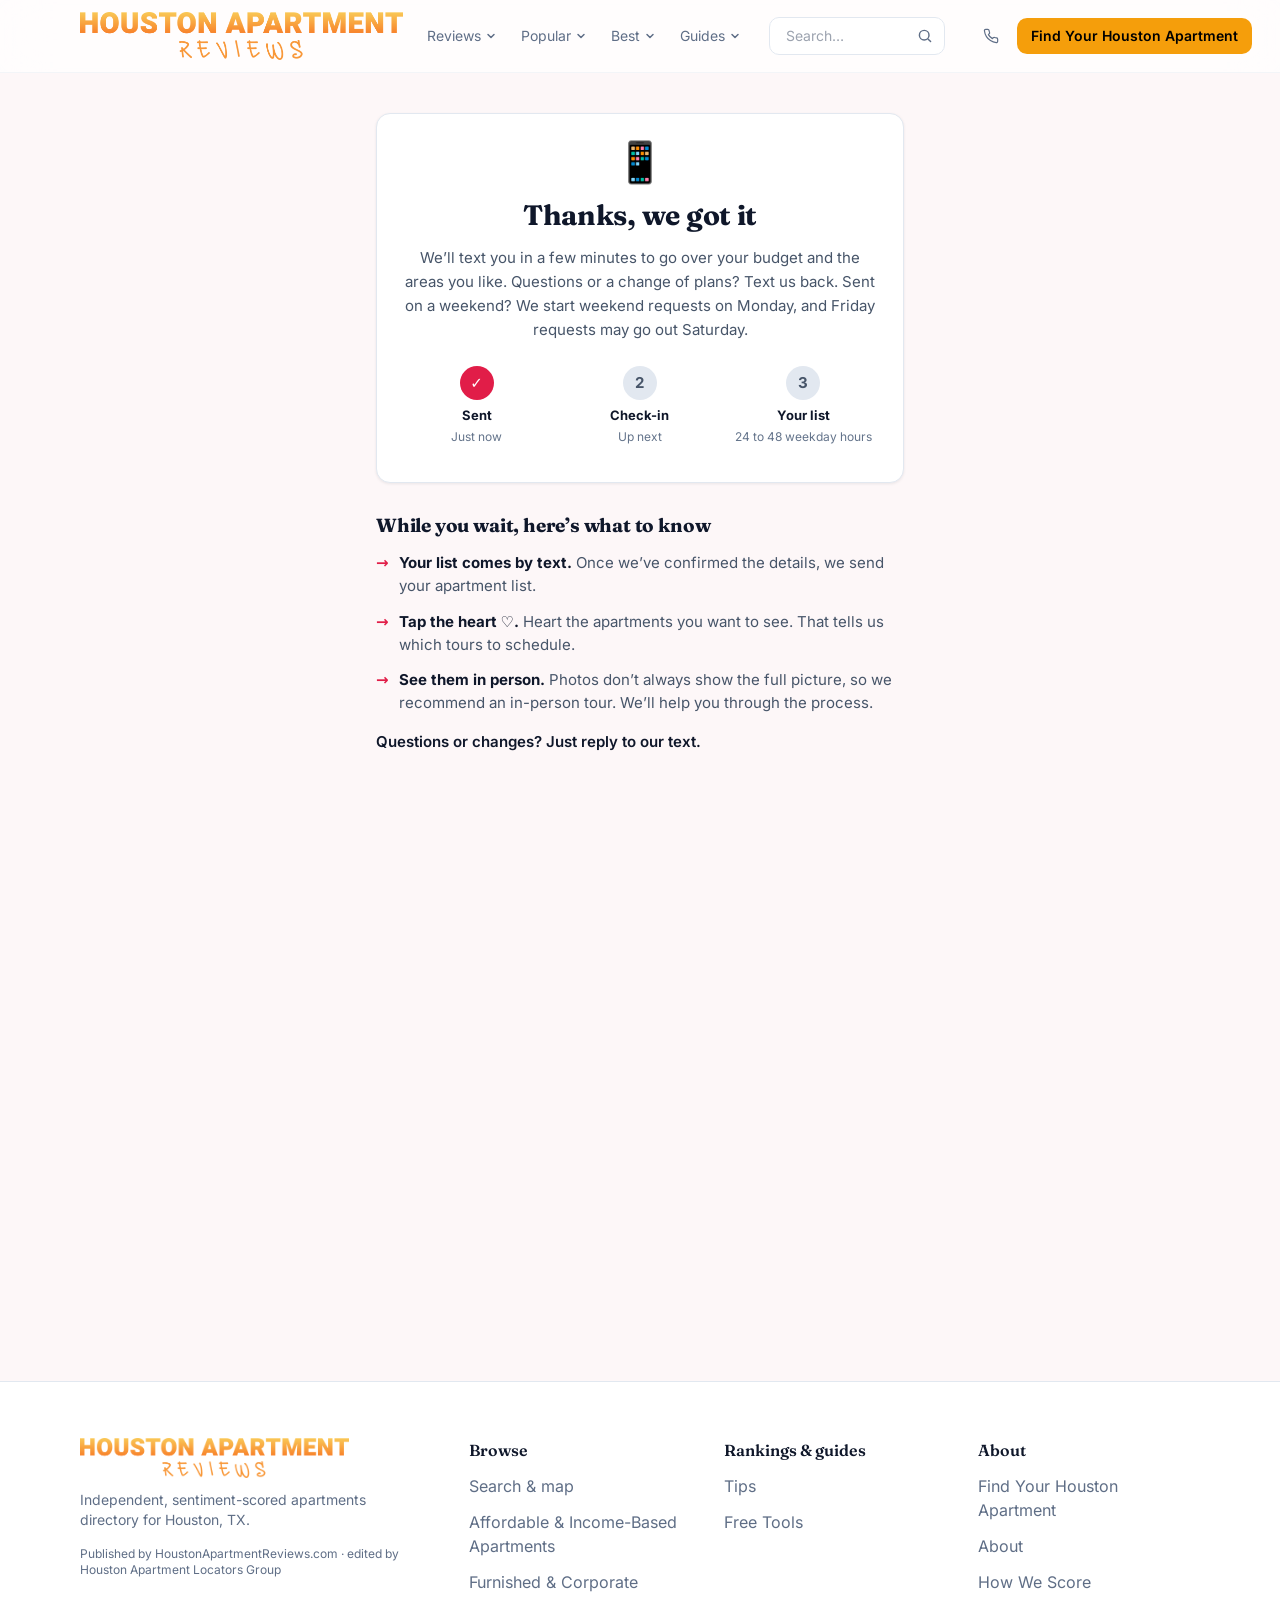
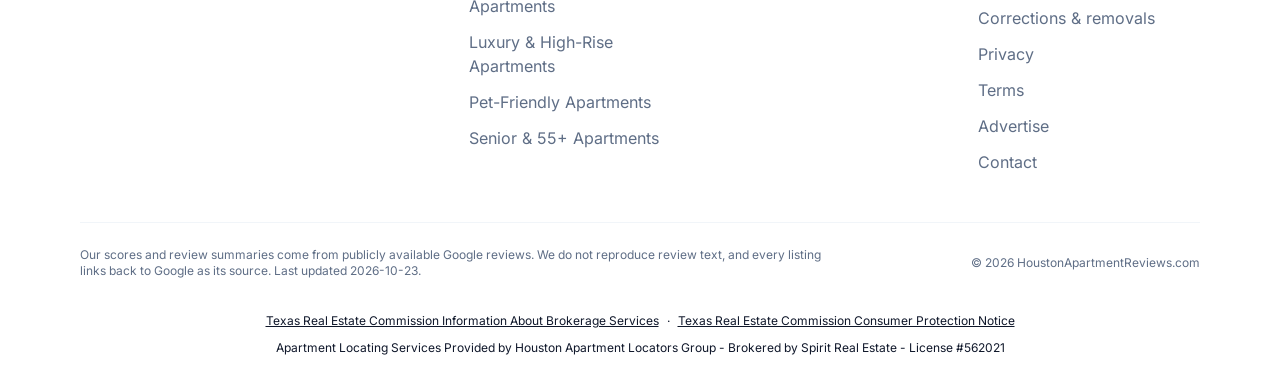
==== commit cf656657: "Include apartment locating provider and broker in footer" ====
--- a/thank-you/index.html
+++ b/thank-you/index.html
@@ -24,4 +24,4 @@
   })();
 </script> <main id="main" class="flex-1"><div style="max-width:560px;margin:0 auto;padding:40px 16px 24px"><div style="background:#fff;border:1px solid #e2e8f0;border-radius:14px;padding:28px 22px;box-shadow:0 1px 3px rgb(15 23 42/.08)"><div style="text-align:center;font-size:40px;line-height:1">&#128241;</div><h1 style="text-align:center;font-family:var(--lp-font-heading);font-weight:800;font-size:28px;margin:12px 0 10px;color:#0f172a">Thanks, we got it</h1><p style="text-align:center;font-size:15px;line-height:1.6;color:#475569;margin:0">We&#8217;ll text you in a few minutes to go over your budget and the areas you like. Questions or a change of plans? Text us back. Sent on a weekend? We start weekend requests on Monday, and Friday requests may go out Saturday.</p><div style="display:flex;gap:8px;margin:24px 0 8px"><div style="flex:1;text-align:center"><div style="width:34px;height:34px;border-radius:50%;margin:0 auto 6px;display:flex;align-items:center;justify-content:center;font-weight:700;font-size:15px;background:#e11d48;color:#fff">&#10003;</div><p style="font-weight:700;font-size:13px;margin:0;color:#0f172a">Sent</p><p style="font-size:12px;margin:2px 0 0;color:#64748b">Just now</p></div><div style="flex:1;text-align:center"><div style="width:34px;height:34px;border-radius:50%;margin:0 auto 6px;display:flex;align-items:center;justify-content:center;font-weight:700;font-size:15px;background:#e2e8f0;color:#475569">2</div><p style="font-weight:700;font-size:13px;margin:0;color:#0f172a">Check-in</p><p style="font-size:12px;margin:2px 0 0;color:#64748b">Up next</p></div><div style="flex:1;text-align:center"><div style="width:34px;height:34px;border-radius:50%;margin:0 auto 6px;display:flex;align-items:center;justify-content:center;font-weight:700;font-size:15px;background:#e2e8f0;color:#475569">3</div><p style="font-weight:700;font-size:13px;margin:0;color:#0f172a">Your list</p><p style="font-size:12px;margin:2px 0 0;color:#64748b">24 to 48 weekday hours</p></div></div></div><h2 style="font-family:var(--lp-font-heading);font-weight:800;font-size:19px;margin:28px 0 12px;color:#0f172a">While you wait, here&#8217;s what to know</h2><ul style="list-style:none;padding:0;margin:0;font-size:15px;line-height:1.55;color:#475569"><li style="display:flex;gap:10px;margin:0 0 12px"><span style="color:#e11d48;font-weight:700">&rarr;</span><span><strong style="color:#0f172a">Your list comes by text.</strong> Once we&#8217;ve confirmed the details, we send your apartment list.</span></li><li style="display:flex;gap:10px;margin:0 0 12px"><span style="color:#e11d48;font-weight:700">&rarr;</span><span><strong style="color:#0f172a">Tap the heart &#9825;.</strong> Heart the apartments you want to see. That tells us which tours to schedule.</span></li><li style="display:flex;gap:10px;margin:0 0 12px"><span style="color:#e11d48;font-weight:700">&rarr;</span><span><strong style="color:#0f172a">See them in person.</strong> Photos don&#8217;t always show the full picture, so we recommend an in-person tour. We&#8217;ll help you through the process.</span></li></ul><p style="font-size:15px;color:#0f172a;font-weight:600;margin:16px 0 0">Questions or changes? Just reply to our text.</p></div><div data-intake-footer-spacer aria-hidden="true" style="height:clamp(360px,60vh,720px);background:transparent"></div></main>  <footer class="mt-16 border-t border-outline bg-surface-container"> <div class="mx-auto max-w-6xl px-4 pt-14 pb-8"> <div class="grid gap-12 md:grid-cols-12">  <div class="md:col-span-4"> <img src="/images/brand/logo.png" alt="Houston Apartment Reviews Directory" class="mb-3 h-10 w-auto" loading="lazy"> <p class="max-w-sm text-sm text-on-surface-variant">Independent, sentiment-scored apartments directory for Houston, TX.</p> <p class="mt-4 text-xs text-on-surface-variant">
 Published by <a class="hover:text-primary-600" href="https://houstonapartmentreviews.com" rel="publisher">HoustonApartmentReviews.com</a>  &middot; edited by Houston Apartment Locators Group </p>  </div>  <div class="grid grid-cols-2 gap-8 sm:grid-cols-3 md:col-span-8"> <div class="flex flex-col gap-3"> <span class="font-heading font-semibold text-on-surface">Browse</span> <a class="text-on-surface-variant hover:text-primary-600 transition-colors" href="https://houstonapartmentreviews.com/browse/">Search &amp; map</a> <a class="text-on-surface-variant hover:text-primary-600 transition-colors" href="https://houstonapartmentreviews.com/category/affordable-housing/">Affordable &amp; Income-Based Apartments</a><a class="text-on-surface-variant hover:text-primary-600 transition-colors" href="https://houstonapartmentreviews.com/category/furnished-corporate/">Furnished &amp; Corporate Apartments</a><a class="text-on-surface-variant hover:text-primary-600 transition-colors" href="https://houstonapartmentreviews.com/category/luxury-high-rise/">Luxury &amp; High-Rise Apartments</a><a class="text-on-surface-variant hover:text-primary-600 transition-colors" href="https://houstonapartmentreviews.com/category/pet-friendly/">Pet-Friendly Apartments</a><a class="text-on-surface-variant hover:text-primary-600 transition-colors" href="https://houstonapartmentreviews.com/category/senior-55plus/">Senior &amp; 55+ Apartments</a> </div> <div class="flex flex-col gap-3"> <span class="font-heading font-semibold text-on-surface">Rankings &amp; guides</span>  <a class="text-on-surface-variant hover:text-primary-600 transition-colors" href="https://houstonapartmentreviews.com/guide/">Tips</a>  <a class="text-on-surface-variant hover:text-primary-600 transition-colors" href="https://houstonapartmentreviews.com/tools/">Free Tools</a> </div> <div class="flex flex-col gap-3"> <span class="font-heading font-semibold text-on-surface">About</span> <a class="text-on-surface-variant hover:text-primary-600 transition-colors" href="/">Find Your Houston Apartment</a> <a class="text-on-surface-variant hover:text-primary-600 transition-colors" href="https://houstonapartmentreviews.com/about/">About</a>  <a class="text-on-surface-variant hover:text-primary-600 transition-colors" href="https://houstonapartmentreviews.com/how-we-score/">How We Score</a> <a class="text-on-surface-variant hover:text-primary-600 transition-colors" href="https://houstonapartmentreviews.com/listing-policy/">Corrections &amp; removals</a> <a class="text-on-surface-variant hover:text-primary-600 transition-colors" href="https://houstonapartmentreviews.com/privacy/">Privacy</a> <a class="text-on-surface-variant hover:text-primary-600 transition-colors" href="https://houstonapartmentreviews.com/terms/">Terms</a> <a class="text-on-surface-variant hover:text-primary-600 transition-colors" href="https://houstonapartmentreviews.com/advertise/">Advertise</a> <a class="text-on-surface-variant hover:text-primary-600 transition-colors" href="https://houstonapartmentreviews.com/contact/">Contact</a> </div> </div> </div>  <div class="mt-12 flex flex-col gap-3 border-t border-outline-variant pt-6 text-xs text-on-surface-variant sm:flex-row sm:items-center sm:justify-between"> <p class="max-w-3xl"> Our scores and review summaries come from publicly available Google reviews. We do not reproduce review text, and every listing links back to Google as its source. Last updated 2026-10-23.
- </p> <p class="shrink-0">&copy; 2026 HoustonApartmentReviews.com</p> </div> </div> <div style="max-width:72rem;margin:0 auto;padding:0 16px 24px;font-size:12px;line-height:1.6;text-align:center"><a href="/docs/trec-information-about-brokerage-services.pdf" target="_blank" rel="noopener noreferrer" style="color:inherit;text-decoration:underline">Texas Real Estate Commission Information About Brokerage Services</a><span aria-hidden="true" style="margin:0 8px">&middot;</span><a href="/docs/trec-consumer-protection-notice.pdf" target="_blank" rel="noopener noreferrer" style="color:inherit;text-decoration:underline">Texas Real Estate Commission Consumer Protection Notice</a><p style="margin:8px 0 0">Houston Apartment Locators Group</p></div></footer></body></html>
+ </p> <p class="shrink-0">&copy; 2026 HoustonApartmentReviews.com</p> </div> </div> <div style="max-width:72rem;margin:0 auto;padding:0 16px 24px;font-size:12px;line-height:1.6;text-align:center"><a href="/docs/trec-information-about-brokerage-services.pdf" target="_blank" rel="noopener noreferrer" style="color:inherit;text-decoration:underline">Texas Real Estate Commission Information About Brokerage Services</a><span aria-hidden="true" style="margin:0 8px">&middot;</span><a href="/docs/trec-consumer-protection-notice.pdf" target="_blank" rel="noopener noreferrer" style="color:inherit;text-decoration:underline">Texas Real Estate Commission Consumer Protection Notice</a><p style="margin:8px 0 0">Apartment Locating Services Provided by Houston Apartment Locators Group - Brokered by Spirit Real Estate - License #562021</p></div></footer></body></html>
